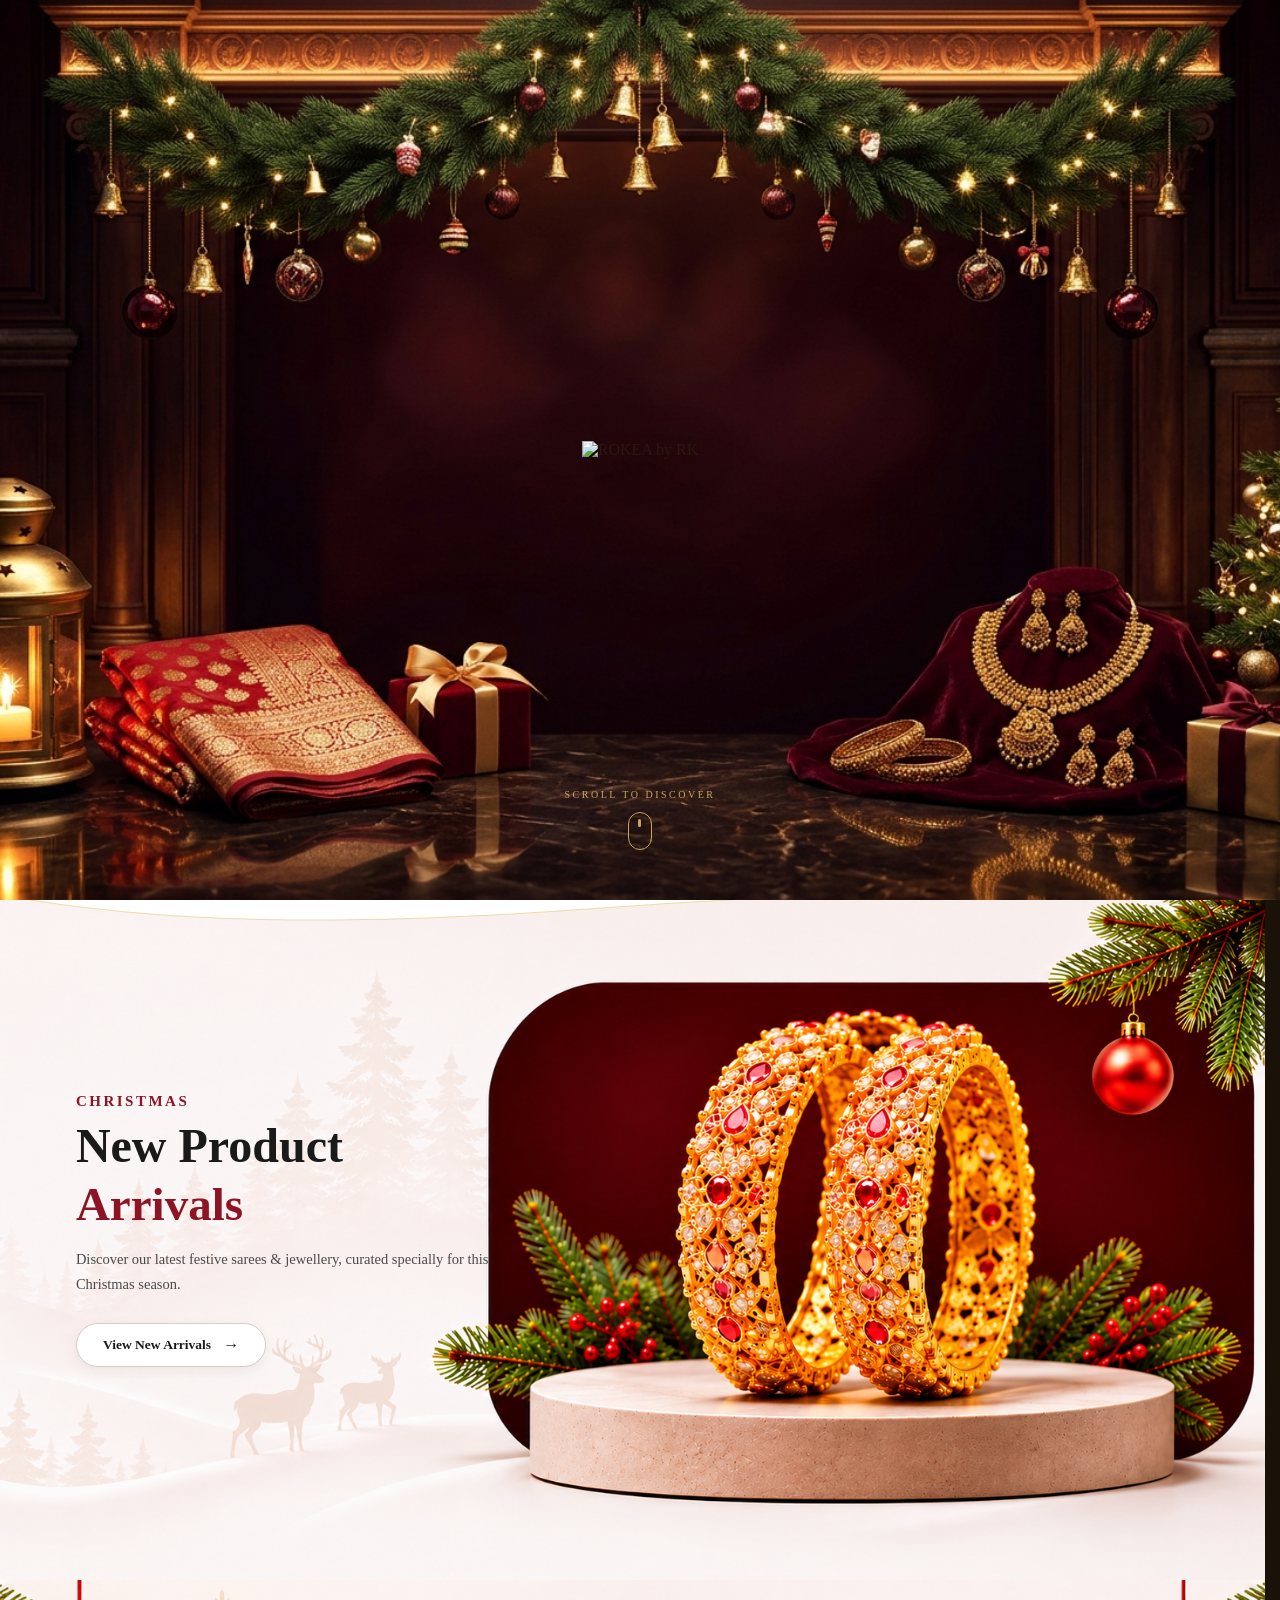
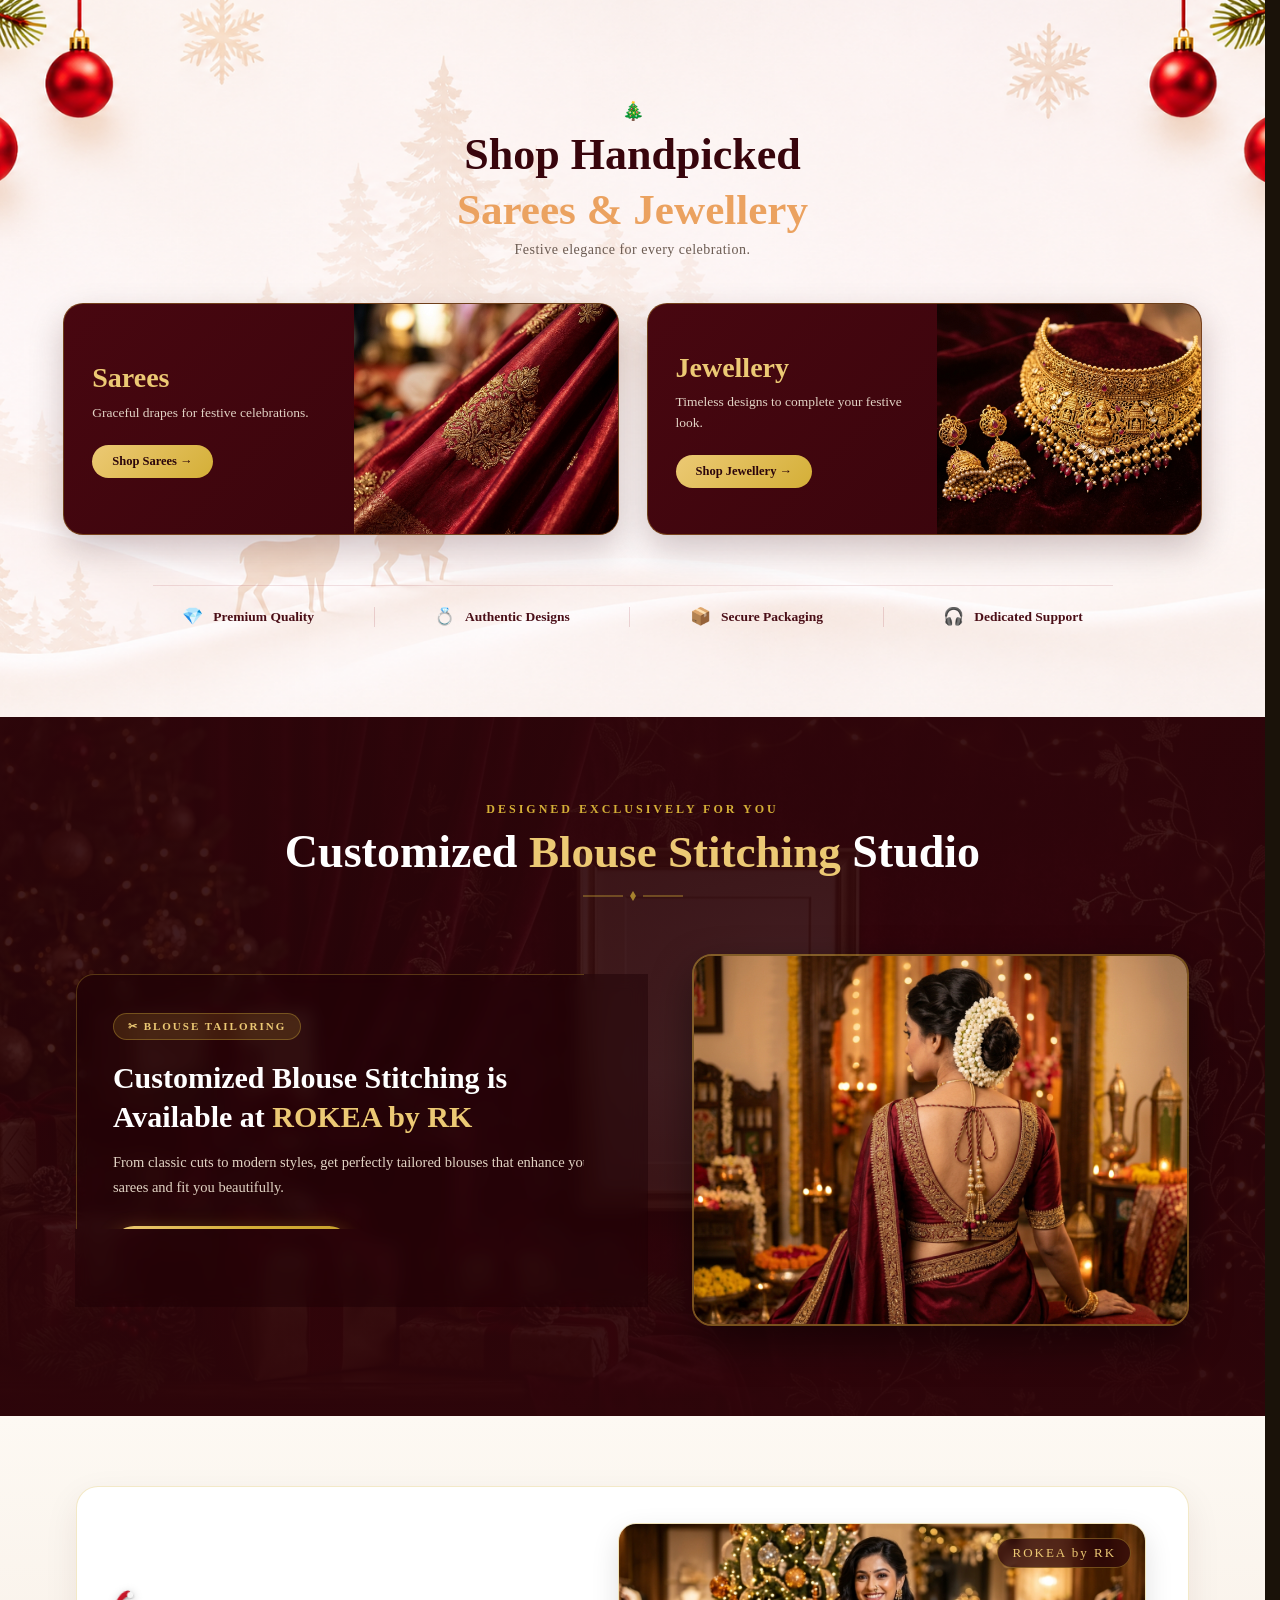
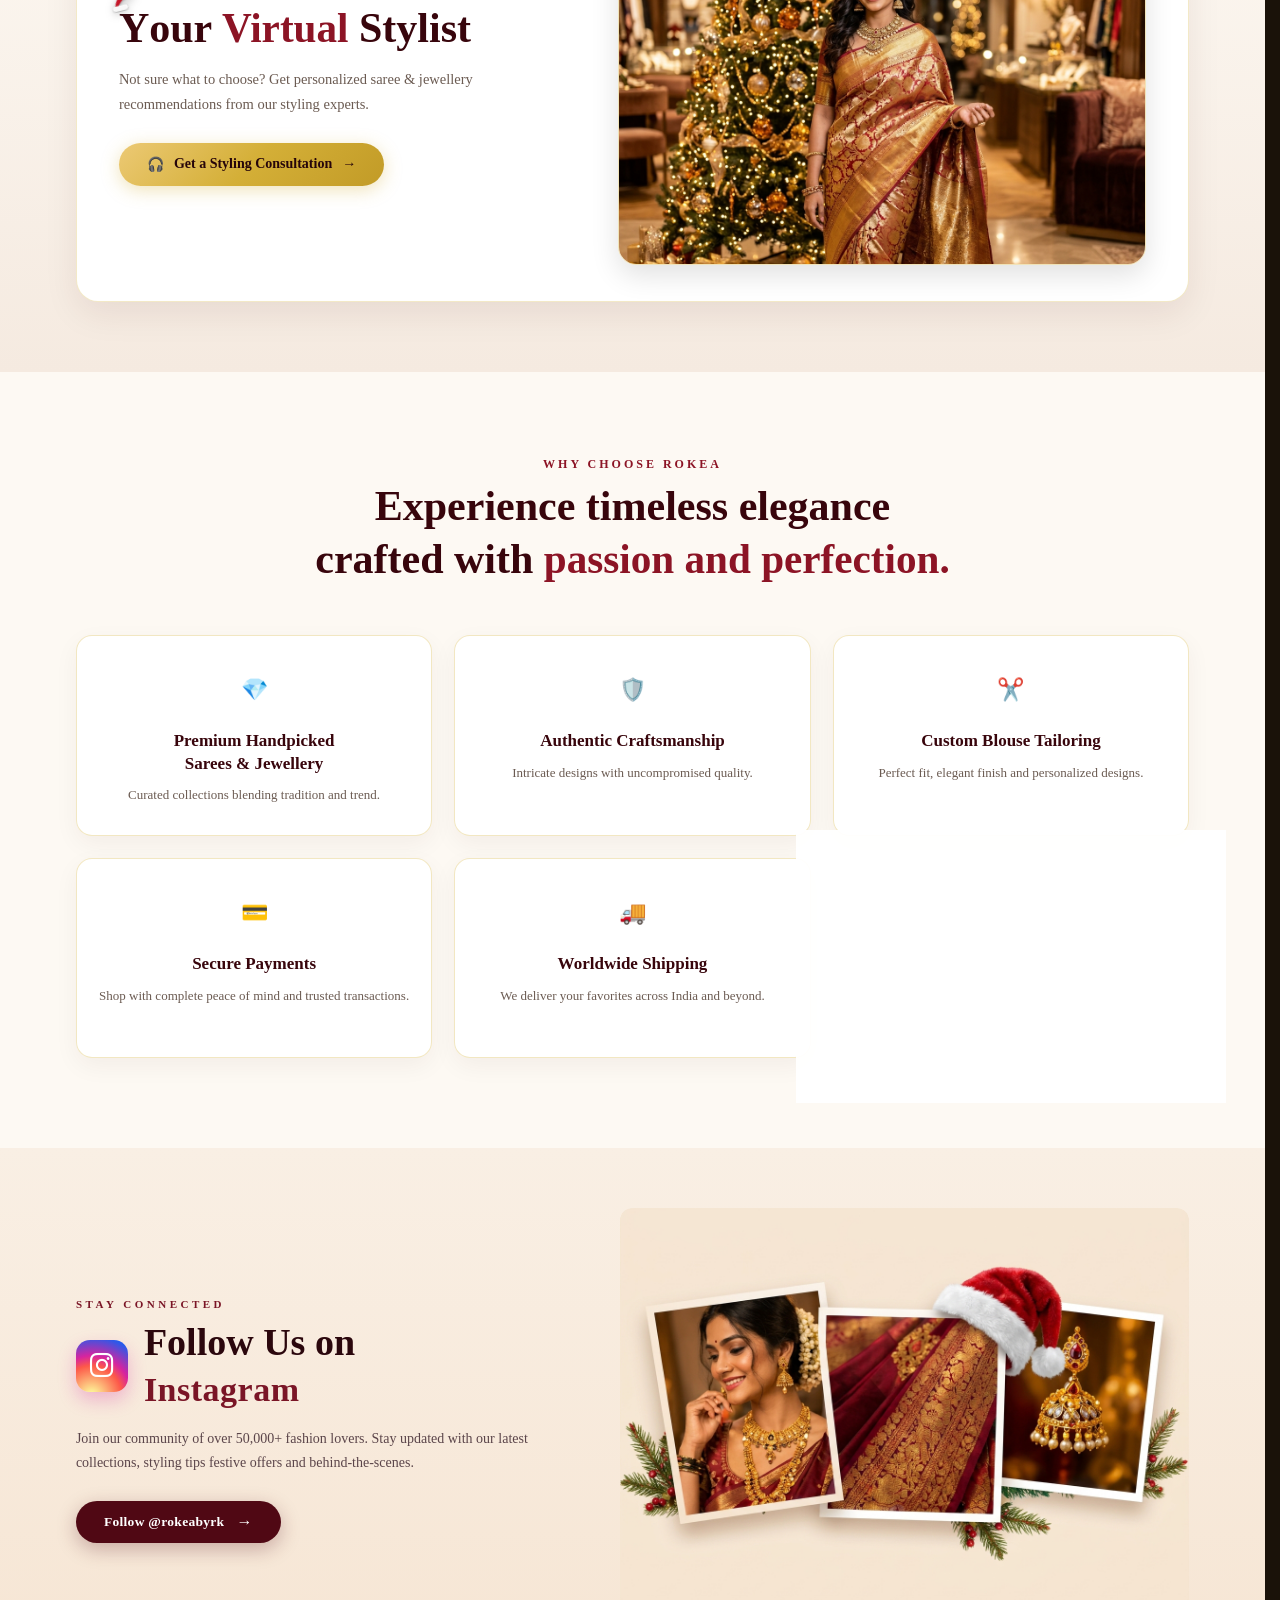
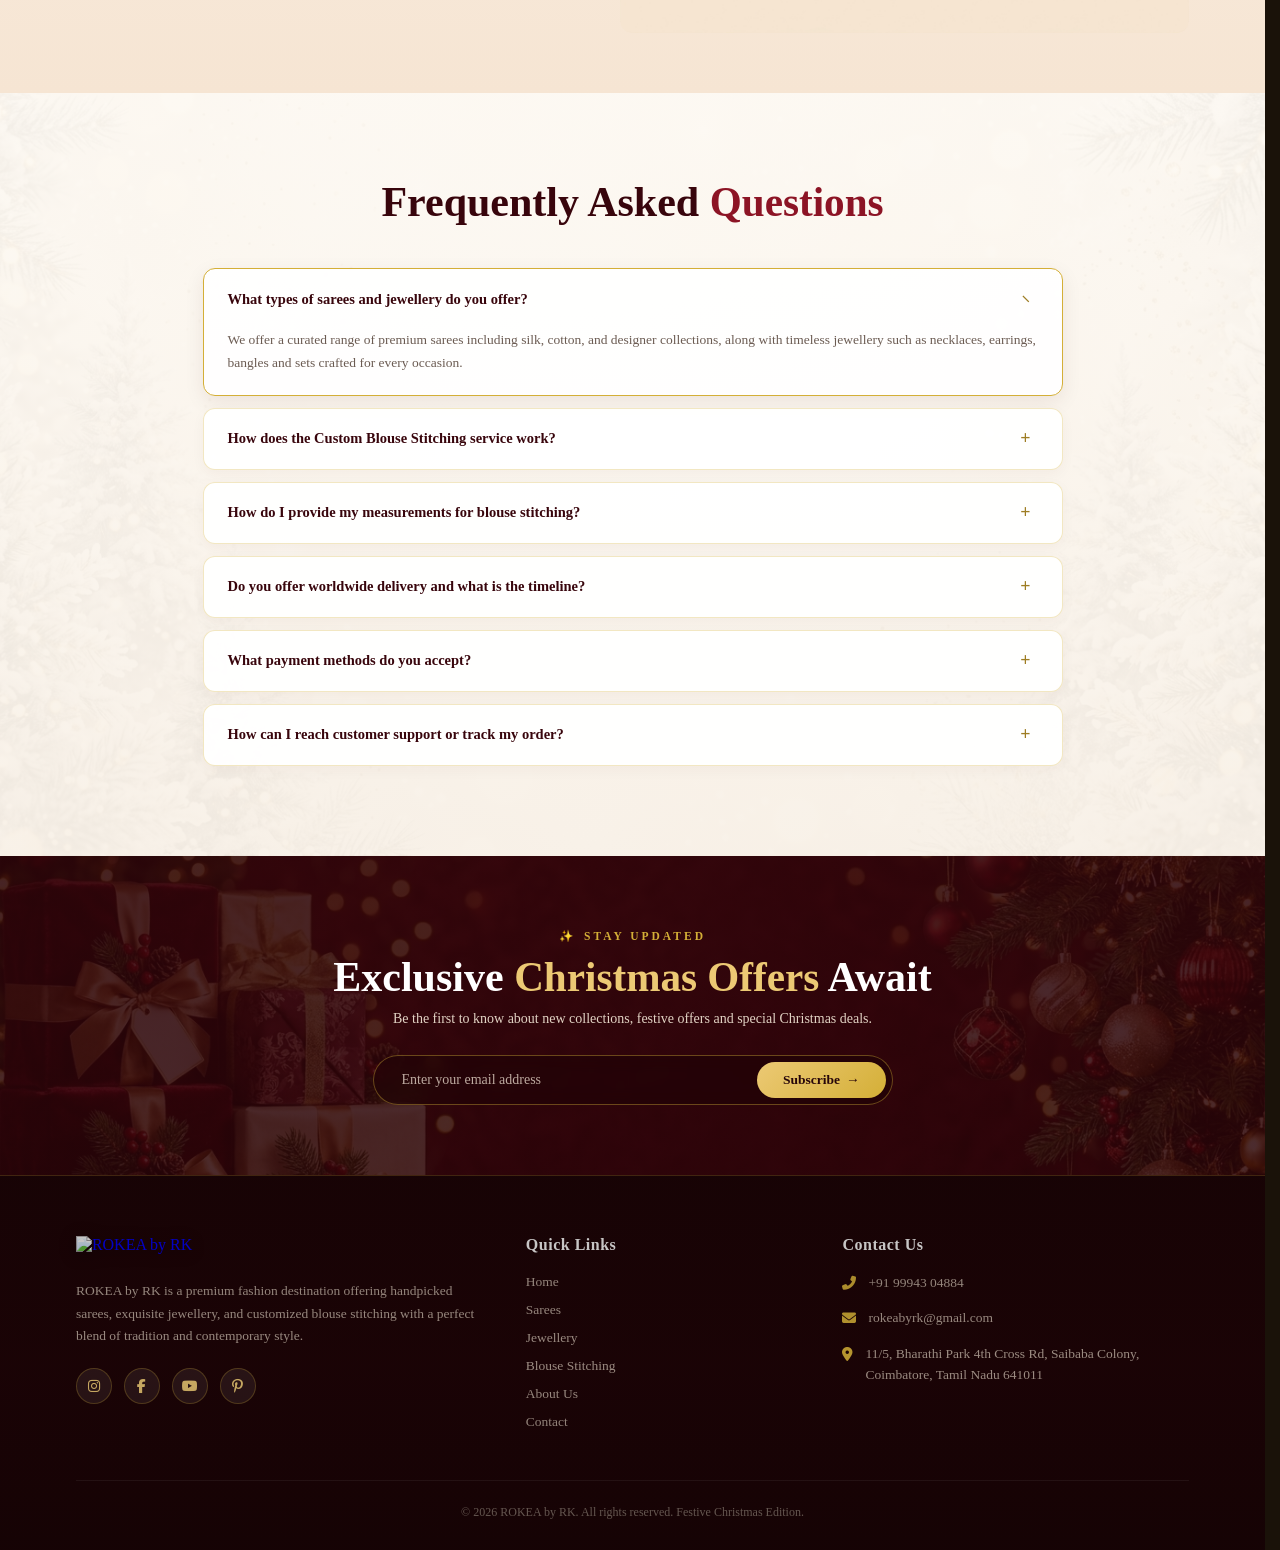
==== index.html @ 7edfac5b "Add Christmas theme styling, templates, and assets" ====
<!DOCTYPE html>
<html lang="en">

<head>
  <!-- Google Tag Manager -->
  <script>(function (w, d, s, l, i) {
      w[l] = w[l] || []; w[l].push({
        'gtm.start':
          new Date().getTime(), event: 'gtm.js'
      }); var f = d.getElementsByTagName(s)[0],
        j = d.createElement(s), dl = l != 'dataLayer' ? '&l=' + l : ''; j.async = true; j.src =
          'https://www.googletagmanager.com/gtm.js?id=' + i + dl; f.parentNode.insertBefore(j, f);
    })(window, document, 'script', 'dataLayer', 'GTM-PKSNJ635');</script>
  <!-- End Google Tag Manager -->
  <meta charset="UTF-8">
  <meta name="viewport" content="width=device-width, initial-scale=1.0">
  <meta name="google-site-verification" content="usy-My-X_bldX02kUHBp_AQfFlK8Hv7v1RNdudJnxVE">
  <title>ROKEA by RK | Handpicked Sarees & Jewellery Online</title>
  <meta name="description"
    content="Discover handpicked sarees, sarees and jewellery online at ROKEA by RK. Shop premium silk, Dubion and heritage sarees curated for timeless elegance.">
  <link rel="canonical" href="https://rokeabyrk.com/">
  <!-- OPEN GRAPH & TWITTER CARDS -->
  <meta property="og:title" content="ROKEA by RK | Handpicked Sarees &amp; Jewellery Online">
  <meta property="og:description"
    content="Discover handpicked sarees, sarees and jewellery online at ROKEA by RK. Shop premium silk, Dubion and heritage sarees curated for timeless elegance.">
  <meta property="og:image" content="https://rokeabyrk.com/assets/og-image.jpg">
  <meta property="og:url" content="https://rokeabyrk.com/">
  <meta property="og:type" content="website">
  <meta name="twitter:card" content="summary_large_image">
  <meta name="twitter:title" content="ROKEA by RK | Handpicked Sarees &amp; Jewellery Online">
  <meta name="twitter:description"
    content="Discover handpicked sarees, sarees and jewellery online at ROKEA by RK. Shop premium silk, Dubion and heritage sarees curated for timeless elegance.">
  <meta name="twitter:image" content="https://rokeabyrk.com/assets/og-image.jpg">

  <!-- JSON-LD STRUCTURED DATA -->
  <script type="application/ld+json">
  {
    "@context": "https://schema.org",
    "@type": "Organization",
    "name": "ROKEA by RK",
    "url": "https://rokeabyrk.com",
    "logo": "https://static.wixstatic.com/media/9881b8_16e714ef67304ad7812d38944b0b0b16~mv2.png/v1/crop/x_0,y_92,w_5000,h_1065/fill/w_155,h_33,fp_0.50_0.50,q_85,usm_0.66_1.00_0.01,enc_avif,quality_auto/ROKEA%20horizontal%20logo%20(1).png",
    "contactPoint": {
      "@type": "ContactPoint",
      "telephone": "+917010394051",
      "contactType": "customer service"
    },
    "sameAs": [
      "https://instagram.com/rokeabyrk"
    ]
  }
  </script>
  <script type="application/ld+json">
  {
    "@context": "https://schema.org/",
    "@type": "WebSite",
    "name": "ROKEA by RK",
    "url": "https://rokeabyrk.com",
    "potentialAction": {
      "@type": "SearchAction",
      "target": "https://rokeabyrk.com/collections?search={search_term_string}",
      "query-input": "required name=search_term_string"
    }
  }
  </script>

  <link rel="preconnect" href="https://fonts.googleapis.com">
  <link rel="preconnect" href="https://fonts.gstatic.com" crossorigin="">
  <link rel="preconnect" href="https://static.wixstatic.com" crossorigin="">
  <link rel="preconnect" href="https://res.cloudinary.com" crossorigin="">

  <link rel="preload" as="image"
    href="https://static.wixstatic.com/media/9881b8_16e714ef67304ad7812d38944b0b0b16~mv2.png/v1/crop/x_0,y_92,w_5000,h_1065/fill/w_1500,h_320,al_c,q_100,enc_avif,quality_auto/ROKEA%20horizontal%20logo%20(1).png"
    fetchpriority="high">
  <link rel="preload" as="image" href="assets/christmas/cloude/herosection.png" fetchpriority="high">
  <link rel="preload" as="image" href="assets/secondsectiontwo.png">
  <link rel="preload" as="image" href="assets/3rdsection.png">

  <link
    href="https://fonts.googleapis.com/css2?family=Tinos:ital,wght@0,400;0,700;1,400;1,700&amp;family=Cinzel:wght@400;600;700;800;900&amp;family=Playfair+Display:ital,wght@0,400;0,500;0,600;0,700;1,400;1,500;1,600&amp;family=Poppins:wght@300;400;500;600;700&amp;family=Great+Vibes&amp;display=swap"
    rel="stylesheet">
  <link rel="stylesheet" href="https://cdnjs.cloudflare.com/ajax/libs/font-awesome/6.4.0/css/all.min.css">
  <link rel="stylesheet" href="./style.css">
  <link rel="stylesheet" href="./mobile.css">
  <link rel="stylesheet" href="./custom-blouse.css">
  <link rel="stylesheet" href="./christmas.css">
  <!-- Razorpay SDK -->
  <script src="https://checkout.razorpay.com/v1/checkout.js" defer=""></script>
  <!-- Firebase SDK -->
  <script src="https://www.gstatic.com/firebasejs/10.13.2/firebase-app-compat.js" defer=""></script>
  <script src="https://www.gstatic.com/firebasejs/10.13.2/firebase-auth-compat.js" defer=""></script>
  <script src="https://www.gstatic.com/firebasejs/10.13.2/firebase-firestore-compat.js" defer=""></script>
  <script src="https://www.gstatic.com/firebasejs/10.13.2/firebase-analytics-compat.js" defer=""></script>
  <!-- SortableJS -->
  <script src="https://cdn.jsdelivr.net/npm/sortablejs@1.15.0/Sortable.min.js" defer=""></script>
  <meta name="robots" content="index, follow, max-image-preview:large, max-snippet:-1, max-video-preview:-1">

  <!-- STANDARD FAVICONS -->








  <!-- APPLE DEVICES -->


  <!-- WEB APP MANIFEST (Android & Chrome) -->


  <link rel="icon" type="image/png" href="https://rokeabyrk.com/favicon-96x96.png" sizes="96x96">
  <link rel="icon" type="image/svg+xml" href="https://rokeabyrk.com/favicon.svg">
  <link rel="shortcut icon" href="https://rokeabyrk.com/favicon.ico">
  <link rel="apple-touch-icon" sizes="180x180" href="https://rokeabyrk.com/apple-touch-icon.png">
  <meta name="apple-mobile-web-app-title" content="ROKEA">
  <link rel="manifest" href="https://rokeabyrk.com/site.webmanifest">
</head>

<body class="xmas-theme">
  <!-- Google Tag Manager (noscript) -->
  <noscript><iframe src="https://www.googletagmanager.com/ns.html?id=GTM-PKSNJ635" height="0" width="0"
      style="display:none;visibility:hidden"></iframe></noscript>
  <!-- End Google Tag Manager (noscript) -->
  <!-- SPLASH SCREEN -->
  <div id="splashScreen" class="splash-screen">
    <script>
      if (sessionStorage.getItem('splashPlayed') === 'true') {
        document.getElementById('splashScreen').style.display = 'none';
      }
    </script>
    <div class="splash-content">
      <img id="splashLogo"
        src="https://static.wixstatic.com/media/9881b8_16e714ef67304ad7812d38944b0b0b16~mv2.png/v1/crop/x_0,y_92,w_5000,h_1065/fill/w_1500,h_320,al_c,q_100,enc_avif,quality_auto/ROKEA%20horizontal%20logo%20(1).png"
        alt="ROKEA by RK" class="splash-logo-img" loading="eager" fetchpriority="high" decoding="async" width="800"
        height="800">
    </div>
    <div class="splash-scroll-indicator">
      <span class="splash-scroll-text">Scroll to Discover</span>
      <div class="splash-scroll-mouse">
        <div class="splash-scroll-wheel"></div>
      </div>
    </div>
  </div>
  <!-- NAV -->
    <!-- NAV -->
  <nav>
    <a href="#" class="nav-logo" aria-label="ROKEA by RK Homepage">
      <img id="navLogoImg"
        src="https://static.wixstatic.com/media/9881b8_16e714ef67304ad7812d38944b0b0b16~mv2.png/v1/crop/x_0,y_92,w_5000,h_1065/fill/w_155,h_33,fp_0.50_0.50,q_85,usm_0.66_1.00_0.01,enc_avif,quality_auto/ROKEA%20horizontal%20logo%20(1).png"
        alt="ROKEA by RK" class="logo-img" loading="eager" fetchpriority="high" decoding="async" width="155" height="33">
    </a>
    <div class="menu-toggle" aria-label="Toggle mobile menu" role="button" tabindex="0" onclick="toggleMobileMenu()">
      <span></span>
      <span></span>
      <span></span>
    </div>
    <ul class="nav-links">
      <li><a href="index.html">HOME</a></li>
      <li class="xmas-nav-dropdown">
        <a href="collections.html" onclick="selectCategory('sarees'); return false;">SAREES &#9662;</a>
        <div class="dropdown-content">
          <a href="collections.html" onclick="selectCategory('sarees')">Soft Silk Sarees</a>
          <a href="collections.html" onclick="selectCategory('sarees')">Dubion Silk Sarees</a>
          <a href="collections.html" onclick="selectCategory('sarees')">Banarasi &amp; Kanjeevaram</a>
          <a href="collections.html" onclick="selectCategory('sarees')">Festive Christmas Specials</a>
        </div>
      </li>
      <li class="xmas-nav-dropdown">
        <a href="collections.html" onclick="selectCategory('imitation'); return false;">JEWELLERY &#9662;</a>
        <div class="dropdown-content">
          <a href="collections.html" onclick="selectCategory('imitation')">Temple Jewellery Sets</a>
          <a href="collections.html" onclick="selectCategory('imitation')">Bridal Chokers</a>
          <a href="collections.html" onclick="selectCategory('imitation')">Antique Gold Jhumkas</a>
          <a href="collections.html" onclick="selectCategory('imitation')">Bangles &amp; Accessories</a>
        </div>
      </li>
      <li><a href="#custom-blouse">BLOUSE STITCHING</a></li>
      <li><a href="custom-blouse-order.html">CUSTOMIZATION</a></li>
      <li><a href="about.html">ABOUT US</a></li>
      <li><a href="#contact">CONTACT</a></li>
    </ul>
    <div class="nav-actions" style="display: flex; gap: 18px; align-items: center;">
      <!-- Search Icon -->
      <a href="collections.html" class="xmas-nav-icon-btn" aria-label="Search Products" title="Search">
        <svg viewBox="0 0 24 24" fill="none" stroke="currentColor" stroke-width="2" stroke-linecap="round" stroke-linejoin="round" style="width: 20px; height: 20px;">
          <circle cx="11" cy="11" r="8"></circle>
          <line x1="21" y1="21" x2="16.65" y2="16.65"></line>
        </svg>
      </a>
      <!-- Profile Icon -->
      <div class="xmas-nav-icon-btn" aria-label="Account" role="button" tabindex="0" onclick="openAuth()" title="Account / Login">
        <svg viewBox="0 0 24 24" fill="none" stroke="currentColor" stroke-width="2" stroke-linecap="round" stroke-linejoin="round" style="width: 20px; height: 20px;">
          <path d="M20 21v-2a4 4 0 0 0-4-4H8a4 4 0 0 0-4 4v2"></path>
          <circle cx="12" cy="7" r="4"></circle>
        </svg>
      </div>
      <!-- Wishlist Icon -->
      <div class="wishlist-trigger xmas-nav-icon-btn" aria-label="View wishlist" role="button" tabindex="0" onclick="toggleWishlist()" style="position: relative; cursor: pointer;" title="Wishlist">
        <svg viewBox="0 0 24 24" fill="none" stroke="currentColor" stroke-width="2" stroke-linecap="round" stroke-linejoin="round" style="width: 21px; height: 21px;">
          <path d="M12 21.35l-1.45-1.32C5.4 15.36 2 12.28 2 8.5 2 5.42 4.42 3 7.5 3c1.74 0 3.41.81 4.5 2.09C13.09 3.81 14.76 3 16.5 3 19.58 3 22 5.42 22 8.5c0 3.78-3.4 6.86-8.55 11.54L12 21.35z"></path>
        </svg>
        <span id="wish-count" class="cart-count" style="position: absolute; top: -7px; right: -9px; background: #c41525; color: #fff; font-size: 10px; padding: 2px 6px; border-radius: 50%;">0</span>
      </div>
      <!-- Cart Icon -->
      <div class="cart-trigger xmas-nav-icon-btn" aria-label="View cart" role="button" tabindex="0" onclick="toggleCart()" style="position: relative; cursor: pointer;" title="Shopping Cart">
        <svg viewBox="0 0 24 24" fill="none" stroke="currentColor" stroke-width="2" stroke-linecap="round" stroke-linejoin="round" style="width: 21px; height: 21px;">
          <path d="M6 2 3 6v14a2 2 0 0 0 2 2h14a2 2 0 0 0 2-2V6l-3-4Z"></path>
          <path d="M3 6h18"></path>
          <path d="M16 10a4 4 0 0 1-8 0"></path>
        </svg>
        <span id="cart-count" class="cart-count" style="position: absolute; top: -7px; right: -9px; background: var(--xmas-gold); color: #1a0305; font-size: 10px; padding: 2px 6px; border-radius: 50%; font-weight: 700;">0</span>
      </div>
    </div>
  </nav>

  <!-- 1. HERO SECTION -->
  <section class="xmas-hero-section" id="home">
    <div class="xmas-hero-container">
      <div class="xmas-hero-content">
        <div class="xmas-hero-badge">
          <div class="xmas-tree-icon-wrap" aria-hidden="true">
            <svg class="xmas-tree-svg" width="28" height="32" viewBox="0 0 24 28" fill="none">
              <!-- Star on top -->
              <polygon points="12,1.5 13.5,4.8 17,5.2 14.5,7.7 15.2,11.2 12,9.4 8.8,11.2 9.5,7.7 7,5.2 10.5,4.8" fill="#FCE28A"/>
              <!-- Tree tiers -->
              <path d="M12 5 L7.5 11 H10.2 L6.2 17 H9.5 L4.5 24 H19.5 L14.5 17 H17.8 L13.8 11 H16.5 Z" fill="url(#xmasGoldTreeGrad)"/>
              <!-- Trunk -->
              <rect x="10.5" y="24" width="3" height="3.5" rx="0.5" fill="#C29B27"/>
              <defs>
                <linearGradient id="xmasGoldTreeGrad" x1="4.5" y1="5" x2="19.5" y2="24" gradientUnits="userSpaceOnUse">
                  <stop stop-color="#FCE28A"/>
                  <stop offset="0.55" stop-color="#E2B746"/>
                  <stop offset="1" stop-color="#B88A22"/>
                </linearGradient>
              </defs>
            </svg>
          </div>
          <span class="xmas-badge-text">Christmas Special</span>
        </div>
        <h1 class="xmas-hero-title">
          <span class="xmas-title-line1">Handpicked</span>
          <span class="xmas-title-line2"><em>Sarees &amp; Jewellery</em></span>
        </h1>
        <div class="xmas-hero-divider" aria-hidden="true">
          <span class="xmas-divider-line"></span>
          <svg class="xmas-divider-flourish" width="60" height="14" viewBox="0 0 60 14" fill="none">
            <path d="M30 1 C28 5, 23 7, 16 7 C9 7, 4 5, 0 7 C4 9, 9 7, 16 7 C23 7, 28 9, 30 13 C32 9, 37 7, 44 7 C51 7, 56 9, 60 7 C56 5, 51 7, 44 7 C37 7, 32 5, 30 1 Z" fill="#EBD186"/>
            <circle cx="30" cy="7" r="2.2" fill="#FCE28A"/>
          </svg>
          <span class="xmas-divider-line"></span>
        </div>
        <p class="xmas-hero-subtitle">
          Celebrate the season of joy with our exclusive Christmas collection &mdash; elegant sarees, timeless jewellery and handcrafted designs.
        </p>
        <div class="xmas-hero-btns">
          <a href="#products" class="xmas-btn-gold" onclick="selectCategory('sarees')">
            <span>Shop Christmas Collection</span>
            <span>&rarr;</span>
          </a>
          <a href="collections.html" class="xmas-btn-outline">
            <span>Explore All</span>
            <span>&rarr;</span>
          </a>
        </div>
      </div>
    </div>
  </section>

  <!-- 2. CHRISTMAS FEATURE RIBBON -->
  <div class="xmas-ribbon-bar">
    <div class="xmas-ribbon-container">
      <div class="xmas-ribbon-item">
        <div class="xmas-ribbon-icon-svg" aria-hidden="true">
          <svg viewBox="0 0 24 24" fill="none" stroke="#8C1425" stroke-width="1.8" stroke-linecap="round" stroke-linejoin="round">
            <path d="M6 3h12l4 6-10 12L2 9l4-6z"></path>
            <path d="M2 9h20"></path>
            <path d="M10 3l-2 6 4 12 4-12-2-6"></path>
          </svg>
        </div>
        <div class="xmas-ribbon-text">
          <strong>Premium Quality</strong>
        </div>
      </div>
      <div class="xmas-ribbon-divider"></div>
      <div class="xmas-ribbon-item">
        <div class="xmas-ribbon-icon-svg" aria-hidden="true">
          <svg viewBox="0 0 24 24" fill="none" stroke="#8C1425" stroke-width="1.8" stroke-linecap="round" stroke-linejoin="round">
            <rect x="1" y="5" width="14" height="11" rx="1"></rect>
            <path d="M15 8h4l3 3v5h-7V8z"></path>
            <circle cx="6" cy="18" r="2"></circle>
            <circle cx="18" cy="18" r="2"></circle>
          </svg>
        </div>
        <div class="xmas-ribbon-text">
          <strong>Free Shipping</strong>
          <span>Above &#8377;2,999</span>
        </div>
      </div>
      <div class="xmas-ribbon-divider"></div>
      <div class="xmas-ribbon-item">
        <div class="xmas-ribbon-icon-svg" aria-hidden="true">
          <svg viewBox="0 0 24 24" fill="none" stroke="#8C1425" stroke-width="1.8" stroke-linecap="round" stroke-linejoin="round">
            <path d="M12 22s8-4 8-10V5l-8-3-8 3v7c0 6 8 10 8 10z"></path>
            <polyline points="9 12 11 14 15 10"></polyline>
          </svg>
        </div>
        <div class="xmas-ribbon-text">
          <strong>Secure Payments</strong>
        </div>
      </div>
      <div class="xmas-ribbon-divider"></div>
      <div class="xmas-ribbon-item">
        <div class="xmas-ribbon-icon-svg" aria-hidden="true">
          <svg viewBox="0 0 24 24" fill="none" stroke="#8C1425" stroke-width="1.8" stroke-linecap="round" stroke-linejoin="round">
            <rect x="3" y="8" width="18" height="4" rx="1"></rect>
            <path d="M12 8v13"></path>
            <path d="M19 12v7a2 2 0 0 1-2 2H7a2 2 0 0 1-2-2v-7"></path>
            <path d="M7.5 8a2.5 2.5 0 0 1 0-5A4.8 4.8 0 0 1 12 8a4.8 4.8 0 0 1 4.5-5 2.5 2.5 0 0 1 0 5"></path>
          </svg>
        </div>
        <div class="xmas-ribbon-text">
          <strong>Festive Gifting</strong>
          <span>Options</span>
        </div>
      </div>
    </div>
    <!-- Curved Border Divider between 2nd and 3rd Section -->
    <div class="xmas-ribbon-curve-divider" aria-hidden="true">
      <svg viewBox="0 0 1440 70" preserveAspectRatio="none">
        <path d="M 0,0 L 0,24 C 180,68 400,70 660,46 C 920,22 1180,8 1440,8 L 1440,0 Z" fill="#FFFFFF"></path>
        <path d="M 0,24 C 180,68 400,70 660,46 C 920,22 1180,8 1440,8" fill="none" stroke="rgba(212, 175, 55, 0.4)" stroke-width="1.5"></path>
      </svg>
    </div>
  </div>

  <!-- 3. CHRISTMAS NEW ARRIVALS -->
  <section class="xmas-new-arrivals-section" id="new-arrivals">
    <div class="xmas-na-container">
      <div class="xmas-na-content">
        <span class="xmas-na-script-eyebrow">Christmas</span>
        <h2 class="xmas-na-title">New Product <em>Arrivals</em></h2>
        <p class="xmas-na-desc">
          Discover our latest festive sarees &amp; jewellery, curated specially for this Christmas season.
        </p>
        <a href="#products" class="xmas-na-btn">
          <span>View New Arrivals</span>
          <span class="btn-arrow">&rarr;</span>
        </a>
      </div>
    </div>
  </section>

  <!-- 4. SHOP HANDPICKED SAREES & JEWELLERY -->
  <section class="xmas-handpicked-section" id="products">
    <div class="xmas-hp-header">
      <div class="xmas-hp-tree">🎄</div>
      <h2 class="xmas-hp-title">
        Shop Handpicked
        <em>Sarees &amp; Jewellery</em>
      </h2>
      <p class="xmas-hp-subtitle">Festive elegance for every celebration.</p>
    </div>

    <!-- 2 Luxury Cards -->
    <div class="xmas-duo-cards">
      <!-- Sarees Card -->
      <div class="xmas-duo-card" onclick="selectCategory('sarees')">
        <div class="xmas-duo-card-content">
          <h3 class="xmas-duo-card-title">Sarees</h3>
          <p class="xmas-duo-card-desc">Graceful drapes for festive celebrations.</p>
          <span class="xmas-duo-card-btn">Shop Sarees &rarr;</span>
        </div>
        <div class="xmas-duo-card-media">
          <img src="assets/christmas/card_saree.jpg" alt="Christmas Handpicked Silk Sarees" loading="lazy">
        </div>
      </div>

      <!-- Jewellery Card -->
      <div class="xmas-duo-card" onclick="selectCategory('imitation')">
        <div class="xmas-duo-card-content">
          <h3 class="xmas-duo-card-title">Jewellery</h3>
          <p class="xmas-duo-card-desc">Timeless designs to complete your festive look.</p>
          <span class="xmas-duo-card-btn">Shop Jewellery &rarr;</span>
        </div>
        <div class="xmas-duo-card-media">
          <img src="assets/christmas/card_jewellery.jpg" alt="Christmas Handpicked Jewellery" loading="lazy">
        </div>
      </div>
    </div>

    <!-- Sub-feature Strip -->
    <div class="xmas-subfeatures-bar">
      <div class="xmas-subfeat-item">
        <span class="xmas-subfeat-icon">💎</span>
        <span>Premium Quality</span>
      </div>
      <div class="xmas-subfeat-divider"></div>
      <div class="xmas-subfeat-item">
        <span class="xmas-subfeat-icon">💍</span>
        <span>Authentic Designs</span>
      </div>
      <div class="xmas-subfeat-divider"></div>
      <div class="xmas-subfeat-item">
        <span class="xmas-subfeat-icon">📦</span>
        <span>Secure Packaging</span>
      </div>
      <div class="xmas-subfeat-divider"></div>
      <div class="xmas-subfeat-item">
        <span class="xmas-subfeat-icon">🎧</span>
        <span>Dedicated Support</span>
      </div>
    </div>
  </section>

  <!-- 5. CUSTOMIZED BLOUSE STITCHING STUDIO -->
  <section class="xmas-blouse-section" id="custom-blouse">
    <div class="xmas-blouse-container">
      <div class="xmas-blouse-header">
        <span class="xmas-blouse-eyebrow">DESIGNED EXCLUSIVELY FOR YOU</span>
        <h2 class="xmas-blouse-title">Customized <em>Blouse Stitching</em> Studio</h2>
        <div class="xmas-blouse-decor">
          <svg viewBox="0 0 100 20" width="100" height="20">
            <line x1="0" y1="10" x2="40" y2="10" stroke="#D4AF37" stroke-width="1"></line>
            <path d="M50 5 L53 10 L50 15 L47 10 Z" fill="#D4AF37"></path>
            <line x1="60" y1="10" x2="100" y2="10" stroke="#D4AF37" stroke-width="1"></line>
          </svg>
        </div>
      </div>

      <div class="xmas-blouse-grid">
        <div class="xmas-blouse-info">
          <div class="xmas-blouse-tag">✂ BLOUSE TAILORING</div>
          <h3 class="xmas-blouse-headline">
            Customized Blouse Stitching is Available at <span>ROKEA by RK</span>
          </h3>
          <p class="xmas-blouse-desc">
            From classic cuts to modern styles, get perfectly tailored blouses that enhance your sarees and fit you beautifully.
          </p>
          <a href="custom-blouse-order.html" class="xmas-btn-gold">
            <span>Book Your Custom Blouse</span>
            <span>&rarr;</span>
          </a>
        </div>

        <div class="xmas-blouse-visual">
          <div class="xmas-blouse-frame">
            <img src="assets/christmas/blouse_model.jpg" alt="Custom Blouse Stitching at ROKEA by RK" loading="lazy">
          </div>
        </div>
      </div>
    </div>
  </section>

  <!-- 6. VIRTUAL STYLIST -->
  <section class="xmas-stylist-section" id="ai-stylist-teaser">
    <div class="xmas-stylist-card">
      <div class="xmas-stylist-text">
        <h2 class="xmas-stylist-title">
          <span class="xmas-santa-hat-wrapper">
            <img src="assets/christmas/santa_hat.svg" alt="Santa Hat" class="xmas-santa-hat-icon">
            Y
          </span>our <em>Virtual</em> Stylist
        </h2>
        <p class="xmas-stylist-desc">
          Not sure what to choose? Get personalized saree &amp; jewellery recommendations from our styling experts.
        </p>
        <a href="ai-stylist.html" class="xmas-btn-gold">
          <span>🎧</span>
          <span>Get a Styling Consultation</span>
          <span>&rarr;</span>
        </a>
      </div>

      <div class="xmas-stylist-frame">
        <img src="assets/christmas/virtual_stylist.jpg" alt="ROKEA by RK Virtual Stylist Christmas" loading="lazy">
        <div class="xmas-stylist-badge">ROKEA by RK</div>
      </div>
    </div>
  </section>

  <!-- 7. WHY CHOOSE ROKEA (6 GRID TILES) -->
  <section class="xmas-why-section" id="why-choose-us">
    <div class="xmas-why-header">
      <span class="xmas-why-eyebrow">WHY CHOOSE ROKEA</span>
      <h2 class="xmas-why-title">
        Experience timeless elegance<br>crafted with <em>passion and perfection.</em>
      </h2>
    </div>

    <div class="xmas-why-grid">
      <!-- 1 -->
      <div class="xmas-why-card">
        <div class="xmas-why-icon">💎</div>
        <h3 class="xmas-why-card-title">Premium Handpicked<br>Sarees &amp; Jewellery</h3>
        <p class="xmas-why-card-desc">Curated collections blending tradition and trend.</p>
      </div>

      <!-- 2 -->
      <div class="xmas-why-card">
        <div class="xmas-why-icon">🛡️</div>
        <h3 class="xmas-why-card-title">Authentic Craftsmanship</h3>
        <p class="xmas-why-card-desc">Intricate designs with uncompromised quality.</p>
      </div>

      <!-- 3 -->
      <div class="xmas-why-card">
        <div class="xmas-why-icon">✂️</div>
        <h3 class="xmas-why-card-title">Custom Blouse Tailoring</h3>
        <p class="xmas-why-card-desc">Perfect fit, elegant finish and personalized designs.</p>
      </div>

      <!-- 4 -->
      <div class="xmas-why-card">
        <div class="xmas-why-icon">💳</div>
        <h3 class="xmas-why-card-title">Secure Payments</h3>
        <p class="xmas-why-card-desc">Shop with complete peace of mind and trusted transactions.</p>
      </div>

      <!-- 5 -->
      <div class="xmas-why-card">
        <div class="xmas-why-icon">🚚</div>
        <h3 class="xmas-why-card-title">Worldwide Shipping</h3>
        <p class="xmas-why-card-desc">We deliver your favorites across India and beyond.</p>
      </div>

      <!-- 6 -->
      <div class="xmas-why-card">
        <div class="xmas-why-icon">🎧</div>
        <h3 class="xmas-why-card-title">Dedicated Customer Support</h3>
        <p class="xmas-why-card-desc">Our team is always here to assist you, every step of the way.</p>
      </div>
    </div>
  </section>

  <!-- 8. FOLLOW US ON INSTAGRAM -->
  <section class="xmas-insta-section" id="instagram-hub">
    <div class="xmas-insta-container">
      <div class="xmas-insta-content">
        <span class="xmas-insta-eyebrow">STAY CONNECTED</span>
        <div class="xmas-insta-header-group">
          <div class="xmas-insta-app-badge" aria-hidden="true">
            <i class="fab fa-instagram"></i>
          </div>
          <div class="xmas-insta-heading-text">
            <h2 class="xmas-insta-title">Follow Us on</h2>
            <div class="xmas-insta-script">Instagram</div>
          </div>
        </div>
        <p class="xmas-insta-desc">
          Join our community of over 50,000+ fashion lovers. Stay updated with our latest collections, styling tips festive offers and behind-the-scenes.
        </p>
        <a href="https://www.instagram.com/rokeabyrk/" target="_blank" rel="noopener noreferrer" class="xmas-insta-pill-btn">
          <span>Follow @rokeabyrk</span>
          <span class="btn-arrow">&rarr;</span>
        </a>
      </div>

      <div class="xmas-insta-visual">
        <div class="xmas-insta-collage">
          <img src="assets/christmas/instagram_polaroids.jpg" alt="Follow ROKEA by RK on Instagram" loading="lazy">
        </div>
      </div>
    </div>
  </section>

  <!-- 9. FREQUENTLY ASKED QUESTIONS -->
  <section class="xmas-faq-section" id="faq">
    <div class="xmas-faq-container">
      <div class="xmas-faq-header">
        <h2 class="xmas-faq-title">Frequently Asked <em>Questions</em></h2>
      </div>

      <div class="xmas-faq-list">
        <!-- FAQ 1 (Active) -->
        <div class="xmas-faq-item active">
          <div class="xmas-faq-question" onclick="toggleXmasFaq(this)">
            <h3>What types of sarees and jewellery do you offer?</h3>
            <span class="xmas-faq-toggle">&#8722;</span>
          </div>
          <div class="xmas-faq-answer">
            <p>We offer a curated range of premium sarees including silk, cotton, and designer collections, along with timeless jewellery such as necklaces, earrings, bangles and sets crafted for every occasion.</p>
          </div>
        </div>

        <!-- FAQ 2 -->
        <div class="xmas-faq-item">
          <div class="xmas-faq-question" onclick="toggleXmasFaq(this)">
            <h3>How does the Custom Blouse Stitching service work?</h3>
            <span class="xmas-faq-toggle">+</span>
          </div>
          <div class="xmas-faq-answer">
            <p>Simply choose your preferred neckline and sleeve design, submit your measurements online or via WhatsApp, and our master tailors will handcraft your blouse to a flawless bespoke fit.</p>
          </div>
        </div>

        <!-- FAQ 3 -->
        <div class="xmas-faq-item">
          <div class="xmas-faq-question" onclick="toggleXmasFaq(this)">
            <h3>How do I provide my measurements for blouse stitching?</h3>
            <span class="xmas-faq-toggle">+</span>
          </div>
          <div class="xmas-faq-answer">
            <p>You can enter your measurements in our simple online form or connect with our sizing specialists directly over WhatsApp for step-by-step guidance.</p>
          </div>
        </div>

        <!-- FAQ 4 -->
        <div class="xmas-faq-item">
          <div class="xmas-faq-question" onclick="toggleXmasFaq(this)">
            <h3>Do you offer worldwide delivery and what is the timeline?</h3>
            <span class="xmas-faq-toggle">+</span>
          </div>
          <div class="xmas-faq-answer">
            <p>Yes, we ship globally! Domestic orders in India are delivered within 4–7 business days, while international shipments typically arrive in 7–12 business days.</p>
          </div>
        </div>

        <!-- FAQ 5 -->
        <div class="xmas-faq-item">
          <div class="xmas-faq-question" onclick="toggleXmasFaq(this)">
            <h3>What payment methods do you accept?</h3>
            <span class="xmas-faq-toggle">+</span>
          </div>
          <div class="xmas-faq-answer">
            <p>We accept all major Credit/Debit Cards, UPI, Net Banking, and secure international payment gateways via Razorpay with 100% bank-grade encryption.</p>
          </div>
        </div>

        <!-- FAQ 6 -->
        <div class="xmas-faq-item">
          <div class="xmas-faq-question" onclick="toggleXmasFaq(this)">
            <h3>How can I reach customer support or track my order?</h3>
            <span class="xmas-faq-toggle">+</span>
          </div>
          <div class="xmas-faq-answer">
            <p>You can track your order status directly via the tracking link sent to your email and WhatsApp, or message our dedicated support team anytime at +91 99943 04884.</p>
          </div>
        </div>
      </div>
    </div>
  </section>

  <!-- 10. EXCLUSIVE CHRISTMAS OFFERS (NEWSLETTER) -->
  <section class="xmas-newsletter-section">
    <div class="xmas-nl-container">
      <div class="xmas-nl-badge">
        <span>✨</span>
        <span>STAY UPDATED</span>
      </div>
      <h2 class="xmas-nl-title">Exclusive <em>Christmas Offers</em> Await</h2>
      <p class="xmas-nl-subtitle">Be the first to know about new collections, festive offers and special Christmas deals.</p>
      <form class="xmas-nl-form" id="xmasNewsletterForm" onsubmit="event.preventDefault(); alert('✦ Thank you for subscribing! Exclusive Christmas offers will be sent to your inbox.');">
        <input type="email" class="xmas-nl-input" id="xmasNewsletterEmail" placeholder="Enter your email address" required>
        <button type="submit" class="xmas-nl-btn">
          <span>Subscribe</span>
          <span>&rarr;</span>
        </button>
      </form>
    </div>
  </section>

  <!-- 11. FOOTER -->
  <footer class="xmas-footer" id="contact">
    <div class="xmas-footer-grid">
      <!-- Left Column -->
      <div class="xmas-footer-brand">
        <a href="#" class="nav-logo" aria-label="ROKEA by RK Homepage">
          <img src="https://static.wixstatic.com/media/9881b8_16e714ef67304ad7812d38944b0b0b16~mv2.png/v1/crop/x_0,y_92,w_5000,h_1065/fill/w_155,h_33,fp_0.50_0.50,q_85,usm_0.66_1.00_0.01,enc_avif,quality_auto/ROKEA%20horizontal%20logo%20(1).png" alt="ROKEA by RK" class="logo-img" width="155" height="33">
        </a>
        <p class="xmas-footer-desc">
          ROKEA by RK is a premium fashion destination offering handpicked sarees, exquisite jewellery, and customized blouse stitching with a perfect blend of tradition and contemporary style.
        </p>
        <div class="xmas-footer-socials">
          <a href="https://www.instagram.com/rokeabyrk/" target="_blank" class="xmas-social-icon" aria-label="Instagram"><i class="fab fa-instagram"></i></a>
          <a href="https://www.facebook.com/profile.php?id=61587639092396" target="_blank" class="xmas-social-icon" aria-label="Facebook"><i class="fab fa-facebook-f"></i></a>
          <a href="https://www.youtube.com/@rokeabyrk" target="_blank" class="xmas-social-icon" aria-label="YouTube"><i class="fab fa-youtube"></i></a>
          <a href="https://in.pinterest.com/rokeabyrk/" target="_blank" class="xmas-social-icon" aria-label="Pinterest"><i class="fab fa-pinterest-p"></i></a>
        </div>
      </div>

      <!-- Middle Column -->
      <div class="xmas-footer-col">
        <h4>Quick Links</h4>
        <ul class="xmas-footer-links">
          <li><a href="#home">Home</a></li>
          <li><a href="collections.html" onclick="selectCategory('sarees')">Sarees</a></li>
          <li><a href="collections.html" onclick="selectCategory('imitation')">Jewellery</a></li>
          <li><a href="#custom-blouse">Blouse Stitching</a></li>
          <li><a href="about.html">About Us</a></li>
          <li><a href="#contact">Contact</a></li>
        </ul>
      </div>

      <!-- Right Column -->
      <div class="xmas-footer-col">
        <h4>Contact Us</h4>
        <div class="xmas-footer-contact-item">
          <i class="fas fa-phone-alt"></i>
          <span>+91 99943 04884</span>
        </div>
        <div class="xmas-footer-contact-item">
          <i class="fas fa-envelope"></i>
          <span>rokeabyrk@gmail.com</span>
        </div>
        <div class="xmas-footer-contact-item">
          <i class="fas fa-map-marker-alt"></i>
          <span>11/5, Bharathi Park 4th Cross Rd, Saibaba Colony, Coimbatore, Tamil Nadu 641011</span>
        </div>
      </div>
    </div>

    <div class="xmas-footer-bottom">
      <p>&copy; 2026 ROKEA by RK. All rights reserved. Festive Christmas Edition.</p>
    </div>
  </footer>

  <script>
    function toggleXmasFaq(el) {
      const item = el.closest('.xmas-faq-item');
      const wasActive = item.classList.contains('active');
      document.querySelectorAll('.xmas-faq-item').forEach(i => {
        i.classList.remove('active');
        const t = i.querySelector('.xmas-faq-toggle');
        if (t) t.textContent = '+';
      });
      if (!wasActive) {
        item.classList.add('active');
        const t = item.querySelector('.xmas-faq-toggle');
        if (t) t.textContent = '−';
      }
    }
  </script>


  <!-- AUTH MODAL (LOGIN/REGISTER) -->
  <div class="modal" id="authModal">
    <div class="modal-content">
      <img src="assets/christmas/login_bg.jpg" alt="Christmas Login" class="auth-bg-image" style="position: absolute; inset: 0; width: 100%; height: 100%; object-fit: cover; z-index: 1;">
      <div class="auth-video-overlay"></div>
      <span class="modal-close" onclick="closeAuth()">×</span>

      <div class="auth-form-card">
        <!-- Login Form -->
        <div id="loginView">
          <div class="auth-top-ornament">✨</div>
          <span class="section-label">WELCOME BACK</span>
          <p class="auth-subtitle">Let's continue your festive journey</p>
          <h3 class="auth-heading">Sign In</h3>
          <div class="auth-ornamental-divider">
            <span class="line"></span>
            <span class="symbol">🎄</span>
            <span class="line"></span>
          </div>

          <div class="form-group">
            <label>EMAIL</label>
            <div class="input-with-icon">
              <i class="fas fa-envelope input-icon"></i>
              <input type="email" id="loginEmail" placeholder="your@email.com">
            </div>
          </div>

          <div class="form-group">
            <label>PASSWORD</label>
            <div class="input-with-icon">
              <i class="fas fa-lock input-icon"></i>
              <input type="password" id="loginPass" placeholder="••••••••">
              <i class="fas fa-eye pass-toggle" onclick="togglePassVisibility('loginPass', this)"></i>
            </div>
            <div class="forgot-pass-wrapper">
              <a href="javascript:void(0)" onclick="openForgotPassword()" class="forgot-pass-link">Forgot Password?</a>
            </div>
          </div>

          <button class="btn-primary pill-btn" onclick="handleAuth()">LOGIN <i class="fas fa-arrow-right"></i></button>

          <p class="auth-footer-text">Don't have an account? <a href="javascript:void(0)" onclick="toggleAuth(false)"
              class="auth-switch-link">Register</a></p>
          <div class="auth-ornamental-divider small">
            <span class="line"></span>
            <span class="symbol">✨</span>
            <span class="line"></span>
          </div>
          <p class="auth-admin-note">Admin? Use your secret password above.</p>
        </div>

        <!-- Register Form -->
        <div id="registerView" style="display:none">
          <div class="auth-top-ornament">✨</div>
          <span class="section-label">JOIN ROKEA BY RK</span>
          <p class="auth-subtitle">Begin your festive journey</p>
          <h3 class="auth-heading">Sign Up</h3>
          <div class="auth-ornamental-divider">
            <span class="line"></span>
            <span class="symbol">🎄</span>
            <span class="line"></span>
          </div>

          <div class="form-group">
            <label>FULL NAME</label>
            <div class="input-with-icon">
              <i class="fas fa-user input-icon"></i>
              <input type="text" id="regName" placeholder="John Doe">
            </div>
          </div>
          <div class="form-group">
            <label>EMAIL</label>
            <div class="input-with-icon">
              <i class="fas fa-envelope input-icon"></i>
              <input type="email" id="regEmail" placeholder="your@email.com">
            </div>
          </div>
          <div class="form-group">
            <label>PHONE</label>
            <div class="input-with-icon">
              <i class="fas fa-phone input-icon"></i>
              <input type="tel" id="regPhone" placeholder="9876543210">
            </div>
          </div>
          <div class="form-group">
            <label>PASSWORD</label>
            <div class="input-with-icon">
              <i class="fas fa-lock input-icon"></i>
              <input type="password" id="regPass" placeholder="••••••••">
              <i class="fas fa-eye pass-toggle" onclick="togglePassVisibility('regPass', this)"></i>
            </div>
          </div>

          <button class="btn-primary pill-btn" onclick="handleRegister()">SIGN UP <i
              class="fas fa-arrow-right"></i></button>

          <p class="auth-footer-text">Already have an account? <a href="javascript:void(0)" onclick="toggleAuth(true)"
              class="auth-switch-link">Login</a></p>
        </div>
        <!-- Forgot Password Form -->
        <div id="forgotView" style="display:none">
          <div class="auth-top-ornament">✨</div>
          <span class="section-label">ACCOUNT RECOVERY</span>
          <p class="auth-subtitle">Recover your festive journey</p>
          <h3 class="auth-heading">Reset Password</h3>
          <div class="auth-ornamental-divider">
            <span class="line"></span>
            <span class="symbol">🎄</span>
            <span class="line"></span>
          </div>

          <p class="auth-reset-desc"
            style="font-size: 11px; color: #ffecb3; margin-bottom: 12px; line-height: 1.4; text-shadow: 0 1px 4px rgba(0,0,0,0.8);">
            Enter your registered email address below. We will send a secure link to reset your password.
          </p>

          <div class="form-group">
            <label>REGISTERED EMAIL</label>
            <div class="input-with-icon">
              <i class="fas fa-envelope input-icon"></i>
              <input type="email" id="forgotEmail" placeholder="your@email.com">
            </div>
          </div>

          <button class="btn-primary pill-btn" id="forgotSubmitBtn" type="button" onclick="handleForgotPassword()">SEND
            RESET LINK <i class="fas fa-paper-plane"></i></button>
          <div id="forgotStatusMessage" style="display:none; margin-top:12px; text-align:left;"></div>

          <div
            style="margin-top: 14px; padding: 10px; background: rgba(255,255,255,0.06); border-radius: 8px; font-size: 11px; color: #ffe0b2; text-align: center; line-height: 1.5;">
            ⚠️ Reset mail inbox-la illana <strong>SPAM folder</strong> check pannunga.<br>
            <a href="https://wa.me/917010394051?text=Hi%20ROKEA,%20I%20need%20help%20resetting%20my%20password."
              target="_blank"
              style="color: #ffd700; font-weight: 700; text-decoration: underline; margin-top: 4px; display: inline-block;">
              <i class="fab fa-whatsapp"></i> WhatsApp Us for Instant Password Reset
            </a>
          </div>
          <p class="auth-footer-text" style="margin-top: 10px;">Remember your password? <a href="javascript:void(0)"
              onclick="toggleAuth(true)" class="auth-switch-link">Back to Login</a></p>
        </div>
      </div>
    </div>
  </div>

  <!-- WISHLIST MODAL -->
  <div id="wishlistModal" class="modal">
    <div class="modal-content side-drawer">
      <span class="modal-close" onclick="toggleWishlist()">×</span>
      <h2 class="section-title">Your <em>Wishlist</em></h2>
      <div id="wishlist-items" class="cart-items-list" style="margin-top: 30px;">
        <!-- Dynamically filled -->
      </div>
      <div class="cart-footer" style="margin-top: 30px; border-top: 1px solid rgba(0,0,0,0.1); padding-top: 20px;">
        <button class="btn-primary w-full" style="width: 100%;" onclick="moveAllToCart()">Move All to Cart</button>
      </div>
    </div>
  </div>

  <!-- SHOPPING CART MODAL -->
  <div id="cartModal" class="modal">
    <div class="modal-content side-drawer">
      <span class="modal-close" onclick="toggleCart()">×</span>
      <h2 class="section-title">Your <em>Cart</em></h2>
      <div id="cart-items" class="cart-items-list" style="margin-top: 30px;">
        <!-- Dynamically filled -->
      </div>
      <div class="cart-footer" style="margin-top: 30px; border-top: 1px solid rgba(0,0,0,0.1); padding-top: 20px;">
        <div style="display: flex; justify-content: space-between; margin-bottom: 20px;">
          <span style="font-weight: 600;">Total Amount:</span>
          <span id="cart-total" style="color: var(--gold); font-weight: 700; font-size: 1.2rem;">₹0</span>
        </div>
        <button class="btn-primary w-full" style="width: 100%;" onclick="openCheckout()">Proceed to Checkout</button>
      </div>
    </div>
  </div>

  <!-- CHECKOUT MODAL -->
  <div id="checkoutModal" class="modal">
    <div class="modal-content">
      <span class="modal-close" onclick="closeCheckout()">×</span>
      <h2 class="section-title">Delivery <em>Details</em></h2>
      <form id="checkoutForm" onsubmit="handleOrder(event)" style="margin-top: 30px;">
        <div class="form-group">
          <label>Full Name</label>
          <input type="text" id="orderName" required="" placeholder="Ex: Ananya Sharma">
        </div>
        <div class="form-group">
          <label>PhoneNumber</label>
          <input type="tel" id="orderPhone" required="" placeholder="Ex: 9876543210">
        </div>
        <div class="form-group">
          <label>Full Address</label>
          <textarea id="orderAddress" required=""
            style="width: 100%; padding: 12px; border: 1px solid rgba(201,168,76,0.3); height: 100px; font-family: inherit; outline: none;"></textarea>
        </div>
        <button type="submit" class="btn-primary" style="width: 100%;">Confirm &amp; Pay with Razorpay</button>
      </form>
    </div>
  </div>

  <!-- FULL SCREEN ADMIN DASHBOARD -->
  <div class="modal" id="adminModal" style="background:var(--cream)">
    <div class="admin-dashboard-layout">
      <!-- Sidebar -->
      <div class="admin-sidebar">
        <div class="admin-sidebar-top">
          <div class="nav-logo" aria-label="ROKEA by RK Homepage">
            <img
              src="https://static.wixstatic.com/media/9881b8_16e714ef67304ad7812d38944b0b0b16~mv2.png/v1/fill/w_44,h_44,al_c,q_85,usm_0.66_1.00_0.01,enc_avif,quality_auto/RK-LOGO-final.png"
              alt="Logo" style="height: 35px; width: auto;" loading="lazy" decoding="async" width="800" height="800">
            <span class="admin-label"
              style="font-family: 'Playfair Display', serif; font-size: 18px; color: #fff;">ROKEA ADMIN</span>
          </div>
          <!-- Hamburger Toggle for Admin -->
          <div class="admin-menu-toggle" onclick="toggleAdminMenu()">
            <span></span>
            <span></span>
            <span></span>
          </div>
        </div>

        <div class="admin-nav-links">
          <div class="admin-nav-item active" id="tabProducts" onclick="switchAdminTab('products')">Products</div>
          <div class="admin-nav-item" id="tabCustomers" onclick="switchAdminTab('customers')">Customers</div>
          <div class="admin-nav-item" id="tabLeads" onclick="switchAdminTab('leads')">Consultation Leads</div>
          <div class="admin-nav-item" id="tabOrders" onclick="switchAdminTab('orders')">Orders &amp; Payments</div>
          <div class="admin-nav-item logout-btn" onclick="logoutUser()" style="color: #ff4d4d;">Logout</div>
          <div class="admin-nav-item"
            onclick="document.getElementById('adminModal').style.display='none'; document.body.classList.remove('modal-open')"
            style="margin-top: 10px; border-top: 1px solid rgba(255,255,255,0.1); background: rgba(255,255,255,0.05);">
            Exit Dashboard</div>
        </div>
      </div>

      <!-- Main Content -->
      <div class="admin-main">
        <div style="display:flex; justify-content: space-between; align-items:center; margin-bottom: 40px;">
          <h2 id="adminTabTitle"
            style="font-family: 'Playfair Display', serif; font-weight: 300; font-size: 32px; margin: 0;">
            Product Management</h2>
          <div style="display:flex; gap: 10px;">
            <button class="btn-primary" id="addBtnTop"
              onclick="document.getElementById('productForm').scrollIntoView()">Add New Product</button>
            <button class="btn-primary" id="generateSlugsBtn" onclick="executeSlugMigration()"
              style="background: #e67e22; border-color: #e67e22;">Generate Slugs</button>
            <button class="btn-primary" id="bulkGenerateSeoBtn" onclick="bulkGenerateAllSeo()"
              style="background: #8e44ad; border-color: #8e44ad;">Bulk Generate SEO</button>
            <button class="btn-outline"
              style="border-color: #ff4d4d; color: #ff4d4d; padding: 12px 24px; font-size: 13px; font-weight: 600; text-transform: uppercase; letter-spacing: 2px; border-radius: 4px; cursor: pointer; transition: all 0.3s ease; border: 1px solid #ff4d4d; background: transparent;"
              id="deleteAllBtnTop" onclick="deleteAllProducts()">Delete All</button>
          </div>
        </div>

        <!-- Products View -->
        <div id="viewProducts">
          <form id="productForm"
            style="display:grid; grid-template-columns: repeat(2, 1fr); gap: 20px; background:var(--ivory); padding: 30px; border-radius: 8px;">
            <input type="hidden" id="editProductId" value="">
            <div class="form-group"><label>Product Name</label><input type="text" id="prodName" required=""></div>
            <div class="form-group"><label>Category</label>
              <select id="prodCategory" required="">
                <option value="sarees">Sarees</option>
                <option value="imitation">Imitation Jewellery</option>
              </select>
            </div>
            <div class="form-group"><label>Price (₹)</label><input type="number" id="prodPrice" required=""></div>
            <div class="form-group"><label>Main Image URL</label><input type="text" id="prodImg" required=""></div>
            <div class="form-group"><label>Hover Image URL</label><input type="text" id="prodImgHover" required="">
            </div>
            <div class="form-group" style="grid-column: span 2;">
              <label>Additional Image URLs (Comma Separated)</label>
              <input type="text" id="prodExtraImgs" placeholder="https://link1.png, https://link2.png">
            </div>
            <div class="form-group"><label>Stock</label>
              <select id="prodStock" required="">
                <option value="In Stock">In Stock</option>
                <option value="Out of Stock">Out of Stock</option>
              </select>
            </div>
            <div class="form-group" style="grid-column: span 2;"><label>Description</label>
              <textarea id="prodDesc"
                style="width: 100%; padding: 12px; border: 1px solid rgba(201,168,76,0.3); height: 100px; font-family: inherit; outline: none;"
                placeholder="Enter product story and description..."></textarea>
            </div>
            <div class="form-group" style="grid-column: span 2;"><label>Product Details</label>
              <textarea id="prodDetails"
                style="width: 100%; padding: 12px; border: 1px solid rgba(201,168,76,0.3); height: 100px; font-family: inherit; outline: none;"
                placeholder="Product Type: ...&#10;Colour: ...&#10;Design: ...&#10;Stone Details: ...&#10;Style: ...&#10;Occasion: ..."></textarea>
            </div>
            <div class="form-group" style="grid-column: span 2;"><label>Product Care Instructions</label>
              <textarea id="prodCare"
                style="width: 100%; padding: 12px; border: 1px solid rgba(201,168,76,0.3); height: 100px; font-family: inherit; outline: none;"
                placeholder="How to care for this product? (e.g. Dry clean only, avoid water...)"></textarea>
            </div>

            <!-- SEO SECTION -->
            <div
              style="grid-column: span 2; margin-top: 20px; padding: 20px; border: 1px dashed var(--gold); border-radius: 8px; background: rgba(201,168,76,0.05);">
              <div style="display:flex; justify-content: space-between; align-items:center; margin-bottom: 20px;">
                <h3 style="margin:0; font-family: 'Playfair Display', serif; color: var(--gold);">SEO, AEO & GEO Meta
                  Data</h3>
                <button type="button" class="btn-primary" onclick="generateSeoFromDescription()"
                  style="padding: 8px 16px; font-size: 12px; background: #8e44ad; border-color:#8e44ad;">✨ Generate
                  SEO</button>
              </div>
              <div style="display:grid; grid-template-columns: repeat(2, 1fr); gap: 20px;">
                <div class="form-group"><label>Meta Title (Max 60 chars)</label><input type="text" id="seoTitle"></div>
                <div class="form-group"><label>Focus Keyword</label><input type="text" id="seoKeyword"></div>
                <div class="form-group" style="grid-column: span 2;"><label>Meta Description (150-160
                    chars)</label><textarea id="seoDesc"
                    style="width:100%; padding:12px; border:1px solid rgba(201,168,76,0.3); outline:none; font-family:inherit;"
                    rows="2"></textarea></div>
                <div class="form-group"><label>Secondary Keywords</label><input type="text" id="seoSecondaryKeywords">
                </div>
                <div class="form-group"><label>Long Tail Keywords</label><input type="text" id="seoLongTailKeywords">
                </div>
                <div class="form-group"><label>Transactional Keywords</label><input type="text"
                    id="seoTransactionalKeywords"></div>
                <div class="form-group"><label>Commercial Keywords</label><input type="text" id="seoCommercialKeywords">
                </div>
                <div class="form-group"><label>All General Keywords (Comma separated)</label><input type="text"
                    id="seoKeywords"></div>
                <div class="form-group"><label>Search Intent</label><input type="text" id="seoSearchIntent"></div>
                <div class="form-group"><label>Canonical URL</label><input type="text" id="seoCanonical"></div>
                <div class="form-group"><label>Robots Meta</label><input type="text" id="seoRobots"
                    value="index, follow"></div>
                <div class="form-group" style="grid-column: span 2;"><label>Image ALT Text</label><input type="text"
                    id="seoImgAlt"></div>
                <div class="form-group"><label>Open Graph JSON</label><textarea id="seoOgTags"
                    style="width:100%; padding:12px; border:1px solid rgba(201,168,76,0.3); outline:none; font-family:monospace; font-size:12px;"
                    rows="3"></textarea></div>
                <div class="form-group"><label>Twitter Card JSON</label><textarea id="seoTwitterTags"
                    style="width:100%; padding:12px; border:1px solid rgba(201,168,76,0.3); outline:none; font-family:monospace; font-size:12px;"
                    rows="3"></textarea></div>
                <div class="form-group"><label>Product Schema (JSON-LD)</label><textarea id="seoProductSchema"
                    style="width:100%; padding:12px; border:1px solid rgba(201,168,76,0.3); outline:none; font-family:monospace; font-size:12px;"
                    rows="5"></textarea></div>
                <div class="form-group"><label>Breadcrumb Schema (JSON-LD)</label><textarea id="seoBreadcrumbSchema"
                    style="width:100%; padding:12px; border:1px solid rgba(201,168,76,0.3); outline:none; font-family:monospace; font-size:12px;"
                    rows="5"></textarea></div>
                <div class="form-group"><label>WebPage Schema (JSON-LD)</label><textarea id="seoWebPageSchema"
                    style="width:100%; padding:12px; border:1px solid rgba(201,168,76,0.3); outline:none; font-family:monospace; font-size:12px;"
                    rows="5"></textarea></div>
                <div class="form-group"><label>Organization Schema (JSON-LD)</label><textarea id="seoOrganizationSchema"
                    style="width:100%; padding:12px; border:1px solid rgba(201,168,76,0.3); outline:none; font-family:monospace; font-size:12px;"
                    rows="5"></textarea></div>
                <div class="form-group" style="grid-column: span 2;"><label>AEO FAQs (JSON Array)</label><textarea
                    id="seoFaq"
                    style="width:100%; padding:12px; border:1px solid rgba(201,168,76,0.3); outline:none; font-family:monospace; font-size:12px;"
                    rows="6" placeholder='[{"question": "", "answer": ""}]'></textarea></div>
              </div>
            </div>

            <button type="submit" class="btn-primary" id="submitBtn" style="grid-column: span 2;">Save Product</button>
          </form>
          <div class="admin-filter-bar" style="display: flex; gap: 10px; margin-top: 30px; margin-bottom: 20px;">
            <button class="admin-tab-btn active" onclick="switchAdminProductFilter('all')" id="adminFilterAll">All
              Products</button>
            <button class="admin-tab-btn" onclick="switchAdminProductFilter('sarees')"
              id="adminFilterSarees">Sarees</button>
            <button class="admin-tab-btn" onclick="switchAdminProductFilter('imitation')"
              id="adminFilterJewels">Jewellery</button>
            <div style="margin-left: auto; font-size: 11px; color: var(--muted); align-self: center;">
              <span>✦ Tip: Drag products to reorder them</span>
            </div>
          </div>
          <div class="admin-list" id="adminProductList"></div>
        </div>

        <!-- Customers View -->
        <div id="viewCustomers" style="display:none">
          <div class="customer-table-container">
            <table id="customerTable">
              <thead>
                <tr>
                  <th>Name</th>
                  <th>Email</th>
                  <th>Phone</th>
                  <th>Joined Date</th>
                </tr>
              </thead>
              <tbody id="adminCustomerList"></tbody>
            </table>
          </div>
        </div>

        <!-- Leads View -->
        <div id="viewLeads" style="display:none">
          <div class="customer-table-container">
            <table id="leadTable">
              <thead>
                <tr>
                  <th>Name</th>
                  <th>Phone</th>
                  <th>Interest</th>
                  <th>Date</th>
                  <th>Action</th>
                </tr>
              </thead>
              <tbody id="adminLeadList"></tbody>
            </table>
          </div>
        </div>

        <!-- Orders View -->
        <div id="viewOrders" style="display:none">
          <div class="customer-table-container">
            <table id="orderTable">
              <thead>
                <tr>
                  <th>Order ID</th>
                  <th>Customer</th>
                  <th>Contact</th>
                  <th>Total Amount</th>
                  <th>Payment ID</th>
                  <th>Date</th>
                  <th>Items</th>
                </tr>
              </thead>
              <tbody id="adminOrderList"></tbody>
            </table>
          </div>
        </div>
      </div>
    </div>
  </div>
  <!-- AUTOMATIC LEAD CAPTURE POPUP -->
  <div class="modal" id="leadModal">
    <div class="modal-content lead-popup-content">
      <span class="modal-close" onclick="closeLeadModal()">×</span>
      <div class="lead-split">
        <div class="lead-image"
          style="background-image:url('assets/christmas/lead_jewellery.jpg');">
          <div class="lead-image-overlay">
            <div class="lead-diwali-heading">This Christmas,</div>
            <div class="lead-diwali-sub">Let Your Style Shine</div>
            <div class="lead-diwali-divider">
              <span class="line"></span>
              <span class="diamond">✦</span>
              <span class="line"></span>
            </div>
          </div>
        </div>
        <div class="lead-form-container"
          style="background-image: url('assets/christmas/lead_form_bg.jpg'); background-size: cover; background-position: center; background-repeat: no-repeat;">
          <!-- Top Right Ornate Christmas Badge -->
          <div class="lead-diwali-badge">
            <span class="badge-title">Merry</span>
            <span class="badge-main">Christmas</span>
            <span class="badge-sub">CELEBRATE IN STYLE</span>
          </div>

          <span class="lead-eyebrow">Exclusive Access</span>
          <h2 class="lead-title">Book a <em>Style</em> Session</h2>
          <p class="lead-subtext">
            Receive a complimentary styling consultation with our master designers. Limited slots available this Christmas.
          </p>

          <form id="leadForm" onsubmit="handleLead(event)">
            <div class="lead-form-group">
              <label>Full Name</label>
              <div class="lead-input-wrapper">
                <input type="text" id="leadName" required="" placeholder="Ex: Ananya Sharma">
                <span class="lead-input-icon" style="font-size: 13px;">✨</span>
              </div>
            </div>

            <div class="lead-form-group">
              <label>Phone / WhatsApp</label>
              <div class="lead-input-wrapper">
                <input type="tel" id="leadPhone" required="" placeholder="Ex: +91 98765 43210">
                <span class="lead-input-icon" style="font-size: 13px;">✨</span>
              </div>
            </div>

            <div class="lead-form-group">
              <label>Interested In</label>
              <div class="lead-input-wrapper">
                <select id="leadInterest">
                  <option value="Bridal Saree">Bridal Saree Consultation</option>
                  <option value="Temple Jewellery">Heritage Jewellery</option>
                  <option value="Custom Design">Custom Designer Blouse</option>
                </select>
              </div>
            </div>

            <button type="submit" class="lead-submit-btn">
              <span class="btn-diya-icon" style="font-size: 14px; margin-right: 6px;">✨</span>
              <span>REQUEST CONSULTATION</span>
              <span class="btn-arrow-icon">→</span>
            </button>
          </form>

          <p class="lead-privacy-note">
            ✦ We respect your privacy. No spam, ever.
          </p>
        </div>
      </div>
    </div>
  </div>

  <!-- MOBILE MENU -->
  <div id="mobileMenu" class="mobile-menu">
    <div class="mobile-menu-header">
      <a href="#" class="nav-logo" aria-label="ROKEA by RK Homepage">
        <img
          src="https://static.wixstatic.com/media/9881b8_16e714ef67304ad7812d38944b0b0b16~mv2.png/v1/crop/x_0,y_92,w_5000,h_1065/fill/w_155,h_33,fp_0.50_0.50,q_85,usm_0.66_1.00_0.01,enc_avif,quality_auto/ROKEA%20horizontal%20logo%20(1).png"
          alt="ROKEA by RK" class="logo-img" loading="lazy" decoding="async" width="800" height="800">
      </a>
      <span class="menu-close" onclick="toggleMobileMenu()">×</span>
    </div>
    <ul class="mobile-nav-links">
      <li><a href="index.html" onclick="toggleMobileMenu()">Home</a></li>
      <li><a href="#new-arrivals" onclick="toggleMobileMenu()">New Arrivals</a></li>
      <li><a href="about.html" onclick="toggleMobileMenu()">About</a></li>
      <li><a href="collections.html" onclick="toggleMobileMenu()">Products</a></li>
      <li><a href="#custom-blouse" onclick="toggleMobileMenu()">Custom Blouse</a></li>
      <li><a href="#contact" onclick="toggleMobileMenu()">Contact</a></li>
      <li id="mobileLoginCont"><a href="javascript:void(0)" onclick="toggleMobileMenu(); openAuth()">Login /
          Register</a></li>
    </ul>
  </div>

  <!-- SHARE MODAL -->
  <div id="shareModal" class="modal">
    <div class="modal-content" style="max-width: 400px; text-align: center;">
      <span class="modal-close" onclick="closeShareModal()">×</span>
      <span class="section-label">Spread the Beauty</span>
      <h3 style="margin-bottom: 10px; font-family: 'Playfair Display', serif; font-size: 24px;">Share this
        <em>Product</em>
      </h3>
      <p id="shareProductName" style="font-size: 13px; color: var(--muted); margin-bottom: 20px;"></p>

      <div class="share-options">
        <div class="share-opt" onclick="shareTo('whatsapp')">
          <div class="share-icon-circle" style="background: #25D366;">
            <svg viewBox="0 0 24 24" fill="currentColor" style="width: 24px; height: 24px;">
              <path
                d="M17.472 14.382c-.297-.149-1.758-.867-2.03-.967-.273-.099-.471-.148-.67.15-.197.297-.767.966-.94 1.164-.173.199-.347.223-.644.075-.297-.15-1.255-.463-2.39-1.475-.883-.788-1.48-1.761-1.653-2.059-.173-.297-.018-.458.13-.606.134-.133.298-.347.446-.52.149-.174.198-.298.298-.497.099-.198.05-.371-.025-.52-.075-.149-.669-1.612-.916-2.207-.242-.579-.487-.5-.669-.51-.173-.008-.371-.01-.57-.01-.198 0-.52.074-.792.372-.272.297-1.04 1.016-1.04 2.479 0 1.462 1.065 2.875 1.213 3.074.149.198 2.096 3.2 5.077 4.487.709.306 1.262.489 1.694.625.712.227 1.36.195 1.871.118.571-.085 1.758-.719 2.006-1.413.248-.694.248-1.289.173-1.413-.074-.124-.272-.198-.57-.347m-5.421 7.403h-.004a9.87 9.87 0 01-5.031-1.378l-.361-.214-3.741.982.998-3.648-.235-.374a9.86 9.86 0 01-1.51-5.26c.001-5.45 4.436-9.884 9.888-9.884 2.64 0 5.122 1.03 6.988 2.898a9.825 9.825 0 012.893 6.994c-.003 5.45-4.437 9.884-9.885 9.884m8.413-18.297A11.815 11.815 0 0012.05 0C5.495 0 .16 5.335.157 11.892c0 2.096.547 4.142 1.588 5.945L.057 24l6.305-1.654a11.882 11.882 0 005.683 1.448h.005c6.554 0 11.89-5.335 11.893-11.893a11.821 11.821 0 00-3.48-8.413Z">
              </path>
            </svg>
          </div>
          <span class="share-text">WhatsApp</span>
        </div>
        <div class="share-opt" onclick="shareTo('facebook')">
          <div class="share-icon-circle" style="background: #1877F2;">
            <svg viewBox="0 0 24 24" fill="currentColor" style="width: 24px; height: 24px;">
              <path
                d="M24 12.073c0-6.627-5.373-12-12-12s-12 5.373-12 12c0 5.99 4.388 10.954 10.125 11.854v-8.385H7.078v-3.47h3.047V9.43c0-3.007 1.792-4.669 4.533-4.669 1.312 0 2.686.235 2.686.235v2.953H15.83c-1.491 0-1.956.925-1.956 1.874v2.25h3.328l-.532 3.47h-2.796v8.385C19.612 23.027 24 18.062 24 12.073z">
              </path>
            </svg>
          </div>
          <span class="share-text">Facebook</span>
        </div>
        <div class="share-opt" onclick="shareTo('twitter')">
          <div class="share-icon-circle" style="background: #000;">
            <svg viewBox="0 0 24 24" fill="currentColor" style="width: 20px; height: 20px;">
              <path
                d="M18.244 2.25h3.308l-7.227 8.26 8.502 11.24H16.17l-5.214-6.817L4.99 21.75H1.68l7.73-8.835L1.25 2.25h6.634l4.717 6.237L18.244 2.25zm-1.161 17.52h1.833L7.084 4.126H5.117L17.083 19.77z">
              </path>
            </svg>
          </div>
          <span class="share-text">Twitter</span>
        </div>
        <div class="share-opt" onclick="shareTo('copy')">
          <div class="share-icon-circle" style="background: var(--muted);">
            <svg viewBox="0 0 24 24" fill="none" stroke="currentColor" stroke-width="2" stroke-linecap="round"
              stroke-linejoin="round" style="width: 24px; height: 24px;">
              <rect x="9" y="9" width="13" height="13" rx="2" ry="2"></rect>
              <path d="M5 15H4a2 2 0 0 1-2-2V4a2 2 0 0 1 2-2h9a2 2 0 0 1 2 2v1"></path>
            </svg>
          </div>
          <span class="share-text">Copy Link</span>
        </div>
      </div>
    </div>
  </div>

  <script src="./config.js" defer=""></script>
  <script src="./script.js" defer=""></script>

  <!-- AI VIRTUAL STYLIST FLOATING BUTTON -->
  <a href="ai-stylist.html" class="ai-fab">
    <div class="ai-fab-icon">
      ✦
      <span class="ai-fab-badge">New</span>
    </div>
    <span class="ai-fab-text">AI Virtual Stylist is Here</span>
  </a>

  <!-- WHATSAPP FLOATING BUTTON -->
  <a href="https://wa.me/917010394051" class="whatsapp-fab" target="_blank" aria-label="Chat on WhatsApp">
    <svg viewBox="0 0 24 24">
      <path
        d="M17.472 14.382c-.297-.149-1.758-.867-2.03-.967-.273-.099-.471-.148-.67.15-.197.297-.767.966-.94 1.164-.173.199-.347.223-.644.075-.297-.15-1.255-.463-2.39-1.475-.883-.788-1.48-1.761-1.653-2.059-.173-.297-.018-.458.13-.606.134-.133.298-.347.446-.52.149-.174.198-.298.298-.497.099-.198.05-.371-.025-.52-.075-.149-.669-1.612-.916-2.207-.242-.579-.487-.5-.669-.51-.173-.008-.371-.01-.57-.01-.198 0-.52.074-.792.372-.272.297-1.04 1.016-1.04 2.479 0 1.462 1.065 2.875 1.213 3.074.149.198 2.096 3.2 5.077 4.487.709.306 1.262.489 1.694.625.712.227 1.36.195 1.871.118.571-.085 1.758-.719 2.006-1.413.248-.694.248-1.289.173-1.413-.074-.124-.272-.198-.57-.347m-5.421 7.403h-.004a9.87 9.87 0 01-5.031-1.378l-.361-.214-3.741.982.998-3.648-.235-.374a9.86 9.86 0 01-1.51-5.26c.001-5.45 4.436-9.884 9.888-9.884 2.64 0 5.122 1.03 6.988 2.898a9.825 9.825 0 012.893 6.994c-.003 5.45-4.437 9.884-9.885 9.884m8.413-18.297A11.815 11.815 0 0012.05 0C5.495 0 .16 5.335.157 11.892c0 2.096.547 4.142 1.588 5.945L.057 24l6.305-1.654a11.882 11.882 0 005.683 1.448h.005c6.554 0 11.89-5.335 11.893-11.893a11.821 11.821 0 00-3.48-8.413Z">
      </path>
    </svg>
    <div class="whatsapp-tooltip">Chat with us</div>
    <!-- Schema Markup -->
    <script type="application/ld+json">
  {
    "@context": "https://schema.org",
    "@type": "ClothingStore",
    "name": "ROKEA by RK",
    "url": "https://rokeabyrk.com",
    "telephone": "+917010394051",
    "description": "Premium luxury sarees and handcrafted jewellery",
    "address": {
      "@type": "PostalAddress",
      "addressLocality": "Coimbatore",
      "addressRegion": "Tamil Nadu",
      "addressCountry": "IN"
    },
    "sameAs": [
      "https://facebook.com/profile.php?id=61587639092396"
    ]
  }
  </script>

    <!-- MEASUREMENT VIDEO MODAL -->
    <div class="modal" id="measureVideoModal"
      style="display: none; position: fixed; inset: 0; background: rgba(0,0,0,0.9); z-index: 10000; align-items: center; justify-content: center;">
      <div class="modal-content"
        style="background: transparent; padding: 0; border-radius: 0; width: 90%; max-width: 800px; position: relative;">
        <span class="modal-close"
          style="position: absolute; top: -40px; right: 0; font-size: 30px; cursor: pointer; color: #fff;"
          onclick="closeMeasureVideo()">×</span>
        <div
          style="position: relative; padding-bottom: 56.25%; height: 0; overflow: hidden; border-radius: 12px; box-shadow: 0 15px 35px rgba(0,0,0,0.2);">
          <!-- Replace src with your actual measurement video link -->
          <iframe id="measureVideoIframe" src="https://www.youtube.com/embed/d3-M4xWfA2M"
            style="position: absolute; top: 0; left: 0; width: 100%; height: 100%; border: 0;"
            allowfullscreen=""></iframe>
        </div>
      </div>
    </div>

    <!-- REEL MODAL -->
    <div class="modal" id="reelModal"
      style="display: none; position: fixed; inset: 0; background: rgba(0,0,0,0.9); z-index: 10000; align-items: center; justify-content: center; backdrop-filter: none; -webkit-backdrop-filter: none;">
      <span class="modal-close"
        style="position: absolute; top: 20px; right: 20px; font-size: 40px; cursor: pointer; color: #fff; z-index: 99999;"
        onclick="closeReelModal()">×</span>
      <div class="modal-content"
        style="background: transparent; padding: 0; border: none; width: 90%; max-width: 400px; height: 80vh; position: relative; overflow: visible; box-shadow: none;">
        <video id="reelVideo" style="width: 100%; height: 100%; object-fit: cover; background: #000; display: block;"
          controls="" autoplay="" playsinline=""></video>
      </div>
    </div>

    <script>
      function openMeasureVideo() {
        document.getElementById('measureVideoModal').style.display = 'flex';
        document.body.style.overflow = 'hidden';
      }
      function closeMeasureVideo() {
        document.getElementById('measureVideoModal').style.display = 'none';
        document.body.style.overflow = '';
        // Reset video to stop playing
        const iframe = document.getElementById('measureVideoIframe');
        if (iframe) {
          const src = iframe.src;
          iframe.src = src;
        }
      }

      function openReelModal(videoUrl) {
        document.getElementById('reelModal').style.display = 'flex';
        const video = document.getElementById('reelVideo');
        video.src = videoUrl;
        video.play();
      }

      function closeReelModal() {
        document.getElementById('reelModal').style.display = 'none';
        const video = document.getElementById('reelVideo');
        video.pause();
        video.src = '';
      }
    </script>

    <!-- APPOINTMENT & CONTACT MODAL (EXACT USER DESIGN) -->
    <div id="appointmentModal">
      <div class="appointment-modal-content" onclick="event.stopPropagation()">
        <span class="modal-close" onclick="closeAppointmentModal(event)">&times;</span>

        <div class="appo-header-wrap">
          <div class="appo-top-badge">
            <span class="appo-sparkle">&#10024;</span> Priority Consultation
          </div>
          <h2 class="appo-heading">Book an <em>Appointment</em></h2>
          <p class="appo-subtitle">Connect with our master stylists for bespoke bridal sarees, jewellery &amp; custom
            blouse consultations.</p>
        </div>

        <form id="appointmentForm" onsubmit="handleAppointmentSubmit(event)" class="appo-form">
          <div class="appo-grid-row">
            <div class="appo-form-group">
              <label class="appo-label">Full Name <span class="appo-req">*</span></label>
              <input type="text" id="appoName" class="appo-input" required placeholder="Ex: Priya Sundaram">
            </div>
            <div class="appo-form-group">
              <label class="appo-label">Phone / WhatsApp <span class="appo-req">*</span></label>
              <input type="tel" id="appoPhone" class="appo-input" required placeholder="+91 98765 43210">
            </div>
          </div>

          <div class="appo-grid-row">
            <div class="appo-form-group">
              <label class="appo-label">Email Address</label>
              <input type="email" id="appoEmail" class="appo-input" placeholder="priya@example.com">
            </div>
            <div class="appo-form-group">
              <label class="appo-label">Interested Service / Product <span class="appo-req">*</span></label>
              <div class="appo-select-wrap">
                <select id="appoService" class="appo-select" required>
                  <option value="Bridal Saree Consultation" selected>Bridal Saree Consultation</option>
                  <option value="Custom Blouse Designing">Custom Blouse Designing</option>
                  <option value="Heritage Jewellery Styling">Heritage Jewellery Styling</option>
                  <option value="Boutique Personal Visit">Boutique Personal Visit</option>
                  <option value="Online Video Consultation">Online Video Consultation</option>
                  <option value="General Enquiry">General Enquiry</option>
                </select>
              </div>
            </div>
          </div>

          <div class="appo-form-group">
            <label class="appo-label">Your Requirements / Preferred Date &amp; Time</label>
            <textarea id="appoNotes" class="appo-textarea" rows="3"
              placeholder="Tell us about your wedding date, design preferences, or appointment timing..."></textarea>
          </div>

          <button type="submit" id="appoSubmitBtn" class="appo-submit-btn">
            CONFIRM APPOINTMENT REQUEST <span class="appo-btn-arrow">&rarr;</span>
          </button>
        </form>
      </div>
    </div>

</body>

</html>
---- style.css ----
*,
*::before,
*::after {
  margin: 0;
  padding: 0;
  box-sizing: border-box;
}

:root {
  --gold: #C9A84C;
  --gold-light: #E8D5A3;
  --gold-dark: #8B6914;
  --cream: #FAF6EF;
  --ivory: #F3EDE0;
  --dark: #1A1209;
  --deep: #2C1E0A;
  --maroon: #6B1C2E;
  --text: #3A2A10;
  --muted: #7A6A50;
}

.section-label,
.hero-tag,
.hero-title em,
.section-title em,
.cat-label,
.col-tag,
#cart-total,
.about-hero-tagline em,
.ash-eyebrow,
.ash-script,
.serve-quote,
.price-main,
.product-price-big,
.ash-rule-dot,
.ai-fab-icon,
h1 em,
h2 em,
h3 em,
h4 em {
  color: var(--gold);
}

@keyframes rotateBorder {
  0% {
    transform: rotate(0deg);
  }

  100% {
    transform: rotate(360deg);
  }
}



html {
  scroll-behavior: smooth;
  overflow-x: hidden;
  -webkit-overflow-scrolling: touch;
  background: var(--dark);
  scrollbar-gutter: stable;
}

body {
  font-family: 'Tinos', 'Times New Roman', Times, 'Playfair Display', Georgia, serif;
  background: var(--cream);
  color: var(--text);
  overflow-x: hidden;
  -webkit-overflow-scrolling: touch;
  margin: 0;
  padding: 0;
}

/* ── SPLASH SCREEN ── */
.splash-screen {
  position: fixed;
  inset: 0;
  background-color: var(--dark);
  background-image: url('image copy 3.png');
  background-size: cover;
  background-position: center;
  background-repeat: no-repeat;
  z-index: 99999;
  display: flex;
  justify-content: center;
  align-items: center;
  transition: opacity 0.8s ease;
}

.splash-content {
  text-align: center;
  filter: drop-shadow(0 4px 20px rgba(0, 0, 0, 0.85));
}

.splash-logo-img {
  height: clamp(60px, 12vw, 120px);
  width: auto;
  transition: all 1s cubic-bezier(0.4, 0, 0.2, 1);
  transform-origin: center center;
}

.splash-screen.scrolled {
  opacity: 0;
  pointer-events: none;
}

/* ── SPLASH SCROLL INDICATOR ── */
.splash-scroll-indicator {
  position: absolute;
  bottom: 50px;
  display: flex;
  flex-direction: column;
  align-items: center;
  gap: 12px;
  opacity: 0.8;
  animation: fadeIn 2s ease forwards;
  transition: opacity 0.5s ease;
}

.splash-scroll-text {
  font-family: 'Poppins', sans-serif;
  font-size: 10px;
  letter-spacing: 5px;
  text-transform: uppercase;
  color: var(--gold);
}

.splash-scroll-mouse {
  width: 24px;
  height: 38px;
  border: 1px solid rgba(201, 168, 76, 0.4);
  border-radius: 12px;
  position: relative;
  display: flex;
  justify-content: center;
}

.splash-scroll-wheel {
  width: 3px;
  height: 8px;
  background: var(--gold);
  border-radius: 2px;
  margin-top: 6px;
  animation: scrollWheel 2s infinite cubic-bezier(0.15, 0.41, 0.69, 0.94);
}

@keyframes scrollWheel {
  0% {
    transform: translateY(0);
    opacity: 1;
  }

  100% {
    transform: translateY(12px);
    opacity: 0;
  }
}


/* ── NAV ── */
nav {
  position: fixed;
  top: 0;
  left: 0;
  right: 0;
  z-index: 100;
  display: flex;
  align-items: center;
  justify-content: space-between;
  padding: 10px 60px;
  background: rgba(26, 18, 9, 0.95);
  backdrop-filter: blur(10px);
  border-bottom: 1px solid rgba(201, 168, 76, 0.25);
  min-height: 52px;
}

.nav-actions {
  display: flex;
  align-items: center;
  gap: 20px;
}

.nav-icon-svg {
  width: 24px;
  height: 24px;
  display: block;
  flex-shrink: 0;
}

.wishlist-trigger,
.cart-trigger {
  position: relative;
  cursor: pointer;
  display: flex;
  align-items: center;
}

.nav-logo {
  display: flex;
  align-items: center;
  text-decoration: none;
}

.logo-img {
  height: 28px;
  width: auto;
  display: block;
}


.nav-logo span {
  font-style: italic;
  color: #fff;
}

.nav-links {
  display: flex;
  gap: 26px;
  list-style: none;
}

.nav-links a {
  font-size: 10px;
  letter-spacing: 2px;
  text-transform: uppercase;
  color: rgba(255, 255, 255, 0.75);
  text-decoration: none;
  transition: color 0.3s;
}

.nav-links a:hover {
  color: var(--gold);
}

.nav-cta {
  font-size: 10px;
  letter-spacing: 1.5px;
  text-transform: uppercase;
  color: var(--dark);
  background: var(--gold);
  padding: 8px 20px;
  border: none;
  border-radius: 50px;
  cursor: pointer;
  font-family: 'Poppins', sans-serif;
  font-weight: 600;
  transition: background-color 0.25s ease, box-shadow 0.25s ease, color 0.25s ease;
}

.nav-cta:hover {
  background: var(--gold-light);
  box-shadow: 0 4px 15px rgba(201, 168, 76, 0.4);
}

.menu-toggle,
.mobile-menu {
  display: none;
}

/* ── HERO ── */
.hero {
  min-height: 88vh;
  background-color: var(--dark);
  background-size: cover;
  background-position: center right;
  background-repeat: no-repeat;
  display: flex;
  align-items: center;
  position: relative;
  overflow: hidden;
  padding-top: 110px;
  padding-bottom: 70px;
}

.hero-container {
  display: block;
  max-width: 1400px;
  width: 100%;
  margin: 0 auto;
  padding: 0 60px;
  z-index: 10;
}

.hero-content {
  max-width: 620px;
  text-align: left;
}

.hero-tag {
  font-size: 11px;
  letter-spacing: 5px;
  text-transform: uppercase;
  color: var(--gold);
  display: block;
  margin-bottom: 14px;
  font-weight: 500;
}

/* Staggered One-by-One Reveal Animation for Hero Contents */
/* Staggered One-by-One Reveal Animation for Hero Contents */
@keyframes heroContentReveal {
  0% {
    opacity: 0;
    transform: translateY(30px);
  }
  100% {
    opacity: 1;
    transform: translateY(0);
  }
}

.hero-tag,
.hero-divider,
.hero-subtitle,
.hero-btns,
.hero-features-bar {
  opacity: 0;
  animation: heroContentReveal 0.8s cubic-bezier(0.16, 1, 0.3, 1) forwards;
}

.hero-tag {
  animation-delay: 0.2s;
}

.hero-divider {
  animation-delay: 1.2s;
}

.hero-subtitle {
  animation-delay: 1.4s;
}

.hero-btns {
  animation-delay: 1.6s;
}

.hero-features-bar {
  animation-delay: 1.8s;
}

/* Hero Title Letter-by-Letter Animation */
@keyframes heroLetterReveal {
  0% {
    opacity: 0;
    transform: translateY(22px) rotateX(-80deg);
    filter: blur(4px);
  }
  100% {
    opacity: 1;
    transform: translateY(0) rotateX(0deg);
    filter: blur(0);
  }
}

.hero-title {
  opacity: 1;
  perspective: 600px;
}

.hero-char {
  display: inline-block;
  opacity: 0;
  animation: heroLetterReveal 0.5s cubic-bezier(0.16, 1, 0.3, 1) forwards;
  will-change: transform, opacity, filter;
  white-space: pre;
}

.hero-title {
  font-family: 'Playfair Display', serif;
  font-size: clamp(40px, 5vw, 68px);
  font-weight: 300;
  line-height: 1.12;
  color: #fff;
  margin-bottom: 16px;
}

.hero-title em {
  font-style: italic;
  color: var(--gold);
}

.hero-divider {
  display: flex;
  align-items: center;
  gap: 12px;
  margin: 20px 0;
  max-width: 480px;
}

.hero-divider .line {
  flex: 1;
  height: 1px;
  background: linear-gradient(to right, rgba(201, 168, 76, 0.6), rgba(201, 168, 76, 0.05));
}

.hero-divider .line:first-child {
  background: linear-gradient(to left, rgba(201, 168, 76, 0.6), rgba(201, 168, 76, 0.05));
}

.hero-divider .diamond {
  color: var(--gold);
  font-size: 11px;
}

.hero-subtitle {
  font-size: 13px;
  letter-spacing: 1px;
  color: rgba(255, 255, 255, 0.75);
  margin-bottom: 32px;
  line-height: 1.7;
  max-width: 540px;
}

.hero-btns {
  display: flex;
  gap: 16px;
  justify-content: flex-start;
  flex-wrap: wrap;
  margin-bottom: 40px;
}

/* Hero Bottom Features Bar */
.hero-features-bar {
  display: flex;
  align-items: center;
  gap: 32px;
  padding-top: 24px;
  border-top: 1px solid rgba(201, 168, 76, 0.2);
  max-width: 580px;
}

.hf-item {
  display: flex;
  align-items: center;
  gap: 10px;
  color: rgba(255, 255, 255, 0.85);
  font-size: 11px;
  line-height: 1.25;
  letter-spacing: 0.5px;
}

.hf-icon {
  width: 22px;
  height: 22px;
  color: var(--gold);
  flex-shrink: 0;
}

@keyframes heroImgSlideUp {
  from {
    opacity: 0;
    transform: translateY(40px);
  }

  to {
    opacity: 1;
    transform: translateY(0);
  }
}

.btn-primary {
  background: var(--gold);
  color: var(--dark);
  padding: 13px 32px;
  border: none;
  border-radius: 50px;
  cursor: pointer;
  font-family: 'Poppins', sans-serif;
  font-size: 11px;
  font-weight: 600;
  letter-spacing: 3px;
  text-transform: uppercase;
  transition: all 0.4s cubic-bezier(0.165, 0.84, 0.44, 1);
  box-shadow: 0 4px 15px rgba(201, 168, 76, 0.2);
}

.btn-primary:hover {
  background: var(--gold-light);
  transform: translateY(-3px);
  box-shadow: 0 8px 25px rgba(201, 168, 76, 0.4);
}

.btn-outline {
  background: transparent;
  color: #fff;
  padding: 13px 32px;
  border: 1px solid rgba(255, 255, 255, 0.4);
  border-radius: 50px;
  cursor: pointer;
  font-family: 'Poppins', sans-serif;
  font-size: 11px;
  font-weight: 500;
  letter-spacing: 3px;
  text-transform: uppercase;
  transition: all 0.4s cubic-bezier(0.165, 0.84, 0.44, 1);
}

.btn-outline:hover {
  border-color: var(--gold);
  color: var(--gold);
  background: rgba(201, 168, 76, 0.05);
  transform: translateY(-3px);
}

.hero-scroll {
  position: absolute;
  bottom: 36px;
  left: 50%;
  transform: translateX(-50%);
  display: flex;
  flex-direction: column;
  align-items: center;
  gap: 10px;
  color: rgba(255, 255, 255, 0.35);
  font-size: 10px;
  letter-spacing: 3px;
}

.scroll-line {
  width: 1px;
  height: 40px;
  background: linear-gradient(to bottom, var(--gold), transparent);
  animation: scrollPulse 2s ease-in-out infinite;
}

@keyframes scrollPulse {

  0%,
  100% {
    opacity: 0.4;
    transform: scaleY(1)
  }

  50% {
    opacity: 1;
    transform: scaleY(1.2)
  }
}

/* ── MARQUEE ── */
.marquee-bar {
  background: var(--gold);
  padding: 12px 0;
  overflow: hidden;
}

.marquee-track {
  display: flex;
  gap: 60px;
  white-space: nowrap;
  animation: marquee 20s linear infinite;
}

.marquee-item {
  font-size: 11px;
  font-weight: 600;
  letter-spacing: 4px;
  text-transform: uppercase;
  color: var(--dark);
  display: flex;
  align-items: center;
  gap: 20px;
  flex-shrink: 0;
  transition: all 0.3s ease;
}

.marquee-item:hover {
  color: #fff;
  transform: scale(1.05);
}

.marquee-dot {
  width: 4px;
  height: 4px;
  background: var(--dark);
  border-radius: 50%;
}

@keyframes marquee {
  from {
    transform: translateX(0)
  }

  to {
    transform: translateX(-50%)
  }
}

/* ── SECTION STYLES ── */
section {
  padding: 100px 60px;
}

.section-label {
  font-size: 10px;
  letter-spacing: 6px;
  text-transform: uppercase;
  color: var(--gold);
  display: inline-block;
  margin-bottom: 20px;
}

.section-title {
  font-family: 'Playfair Display', serif;
  font-size: clamp(36px, 5vw, 58px);
  font-weight: 300;
  line-height: 1.15;
  color: var(--dark);
}

.section-title em {
  font-style: italic;
  color: var(--gold);
}

/* ── CUSTOMER REVIEWS ── */
.customer-reviews-section {
  background-color: #fbf5e9;
  position: relative;
  padding: 100px 60px;
  overflow: hidden;
}

.review-bg-left {
  position: absolute;
  top: 0;
  left: 0;
  width: 400px;
  opacity: 0.8;
  pointer-events: none;
}

.review-bg-right {
  position: absolute;
  top: 0;
  right: 0;
  width: 300px;
  opacity: 0.9;
  pointer-events: none;
}

.reviews-container {
  position: relative;
  max-width: 1200px;
  margin: 0 auto;
  z-index: 2;
  display: flex;
  flex-direction: column;
  align-items: center;
}

.reviews-header {
  text-align: center;
  margin-bottom: 30px;
}

.reviews-label {
  font-size: 13px;
  color: var(--dark);
  text-transform: uppercase;
  letter-spacing: 3px;
  font-weight: 500;
}

.reviews-label-decor {
  display: flex;
  align-items: center;
  justify-content: center;
  gap: 10px;
  color: var(--gold);
  margin: 10px 0 20px;
}

.reviews-label-decor .line {
  width: 40px;
  height: 1px;
  background: var(--gold);
}

.reviews-label-decor .diamond {
  font-size: 14px;
}

.reviews-title {
  font-family: 'Playfair Display', serif;
  font-size: clamp(36px, 5vw, 64px);
  color: var(--dark);
  font-weight: 600;
  margin-bottom: 15px;
}

.reviews-sub {
  font-size: 16px;
  color: var(--text);
}

.rating-summary-pill {
  background: #fff;
  border-radius: 50px;
  padding: 15px 30px;
  display: flex;
  align-items: center;
  gap: 20px;
  box-shadow: 0 10px 30px rgba(0, 0, 0, 0.05);
  margin-bottom: 80px;
  border: 1px solid rgba(201, 168, 76, 0.2);
}

.rs-score {
  display: flex;
  align-items: center;
  gap: 10px;
  font-family: 'Playfair Display', serif;
  font-size: 32px;
  font-weight: 600;
  color: var(--dark);
}

.rs-divider {
  width: 1px;
  height: 30px;
  background: rgba(201, 168, 76, 0.3);
}

.rs-text {
  font-size: 15px;
  color: var(--dark);
  font-weight: 500;
}

.rs-stars-text {
  display: flex;
  align-items: center;
  gap: 10px;
}

.rs-stars {
  color: var(--gold);
  font-size: 18px;
  letter-spacing: 2px;
}

.rs-excellent {
  font-size: 14px;
  color: var(--text);
}

.marquee-wrapper {
  overflow-x: clip;
  overflow-y: visible;
  width: 100%;
  margin-bottom: 80px;
}

.marquee-track {
  display: flex;
  align-items: center;
  gap: 40px;
  width: max-content;
  padding: 30px 0;
  padding-right: 40px;
  /* Gap for seamless loop */
  animation: scrollMarquee 30s linear infinite;
}

@keyframes scrollMarquee {
  0% {
    transform: translateX(0);
  }

  100% {
    transform: translateX(-50%);
  }
}

.marquee-track:hover {
  animation-play-state: paused;
}

.testimonial-card {
  background: #fff;
  border-radius: 16px;
  width: 350px;
  box-shadow: 0 10px 40px rgba(0, 0, 0, 0.06);
  overflow: hidden;
  display: flex;
  flex-direction: column;
  flex-shrink: 0;
  transition: transform 0.3s ease, box-shadow 0.3s ease;
  border: 1px solid rgba(0, 0, 0, 0.04);
}

.testimonial-card:hover {
  transform: translateY(-5px);
  box-shadow: 0 15px 50px rgba(0, 0, 0, 0.1);
}

.tc-image {
  width: 100%;
  height: 220px;
  overflow: hidden;
}

.tc-image img {
  width: 100%;
  height: 100%;
  object-fit: cover;
  transition: transform 0.5s ease;
}

.testimonial-card:hover .tc-image img {
  transform: scale(1.05);
}

.tc-content {
  padding: 25px;
  display: flex;
  flex-direction: column;
}

.tc-stars {
  color: #eab308;
  font-size: 18px;
  letter-spacing: 3px;
  margin-bottom: 15px;
}

.tc-text {
  font-size: 14px;
  line-height: 1.6;
  color: #444;
  margin: 0 0 20px 0;
  font-family: 'Poppins', sans-serif;
  flex-grow: 1;
}

.tc-divider {
  width: 100%;
  height: 1px;
  background: #eaeaea;
  margin-bottom: 20px;
}

.tc-user {
  display: flex;
  align-items: center;
  gap: 15px;
}

.tc-user img {
  width: 45px;
  height: 45px;
  border-radius: 50%;
  object-fit: cover;
}

.tc-user-info {
  display: flex;
  flex-direction: column;
}

.tc-user-info h4 {
  font-family: 'Poppins', sans-serif;
  font-size: 15px;
  font-weight: 600;
  color: var(--dark);
  margin: 0 0 3px 0;
}

.tc-user-info span {
  font-size: 12px;
  color: var(--text);
}

.features-footer-pill {
  background: #fff;
  border-radius: 50px;
  padding: 20px 40px;
  display: flex;
  align-items: center;
  justify-content: space-between;
  width: 100%;
  box-shadow: 0 10px 30px rgba(0, 0, 0, 0.02);
  border: 1px solid rgba(201, 168, 76, 0.1);
}

.ff-item {
  display: flex;
  align-items: center;
  gap: 15px;
}

.ff-icon {
  width: 35px;
  height: 35px;
  color: var(--gold);
}

.ff-text {
  display: flex;
  flex-direction: column;
}

.ff-text strong {
  font-family: 'Playfair Display', serif;
  font-size: 15px;
  color: var(--dark);
  margin-bottom: 3px;
}

.ff-text span {
  font-size: 12px;
  color: var(--text);
}

.ff-divider {
  width: 1px;
  height: 40px;
  background: rgba(201, 168, 76, 0.2);
}

/* ── COLLECTIONS ── */
.collections {
  background: var(--ivory);
}

.collections-header {
  text-align: center;
  margin-bottom: 70px;
}

/* --- CATEGORY SELECTION & DIWALI PRODUCTS SECTION --- */
.products-section,
.products-section.js-reveal-ready {
  position: relative;
  padding: 80px 40px 90px 40px;
  background-color: #FAF4E8 !important;
  background-image: url('image copy 11.png') !important;
  background-size: 100% auto !important;
  background-position: center top !important;
  background-repeat: repeat-y !important;
  overflow: hidden;
}

.products-section::before {
  content: '';
  position: absolute;
  top: 0;
  left: 0;
  right: 0;
  height: 120px;
  background: linear-gradient(to bottom, rgba(20, 12, 6, 0.85) 0%, rgba(250, 244, 232, 0) 100%);
  pointer-events: none;
  z-index: 3;
}

.products-section::after {
  content: '';
  position: absolute;
  bottom: 0;
  left: 0;
  right: 0;
  height: 140px;
  background: linear-gradient(to bottom, rgba(250, 244, 232, 0) 0%, rgba(21, 13, 8, 0.95) 100%);
  pointer-events: none;
  z-index: 3;
}

.diwali-products-container {
  position: relative;
  max-width: 1280px;
  margin: 0 auto;
  z-index: 5;
}

/* Header Container with Side Callouts */
.products-header-wrap {
  display: flex;
  align-items: center;
  justify-content: center;
  position: relative;
  max-width: 960px;
  margin: 0 auto 35px auto;
  gap: 30px;
}

.products-center-header {
  text-align: center;
  flex: 1;
  max-width: 580px;
  margin: 0 auto;
}

.center-lotus-icon {
  display: inline-block;
  margin-bottom: 8px;
}

.products-eyebrow {
  display: block;
  font-size: 11px;
  letter-spacing: 5px;
  text-transform: uppercase;
  color: #8c6e28;
  font-weight: 600;
  margin-bottom: 10px;
}

.products-main-title {
  font-family: 'Playfair Display', serif;
  font-size: clamp(34px, 4.5vw, 54px);
  font-weight: 400;
  color: #2b1708;
  line-height: 1.18;
  margin-bottom: 12px;
  perspective: 600px;
}

.products-main-title .accent-serif-script {
  font-family: 'Playfair Display', serif;
  font-style: italic;
  font-weight: 400;
  color: #b38b2d;
}

/* Category Title Letter Animation Keyframes */
@keyframes catLetterReveal {
  0% {
    opacity: 0;
    transform: translateY(22px) rotateX(-80deg) scale(0.92);
    filter: blur(4px);
  }
  100% {
    opacity: 1;
    transform: translateY(0) rotateX(0deg) scale(1);
    filter: blur(0);
  }
}

.cat-title-char {
  display: inline-block;
  opacity: 0;
  white-space: pre;
  will-change: transform, opacity, filter;
}

.products-section.cat-revealed .cat-title-char {
  animation: catLetterReveal 0.55s cubic-bezier(0.16, 1, 0.3, 1) forwards;
}

.products-subtitle {
  font-size: 11px;
  letter-spacing: 4px;
  text-transform: uppercase;
  color: #5c441a;
  font-weight: 600;
  margin: 0;
}

/* --- CATEGORY STAGGERED ONE-BY-ONE SCROLL REVEAL --- */
.products-section.js-reveal-ready .center-lotus-icon {
  opacity: 0;
  transform: translateY(-20px) scale(0.7);
  filter: blur(3px);
  transition: opacity 0.6s ease, transform 0.6s cubic-bezier(0.16, 1, 0.3, 1), filter 0.6s ease;
  transition-delay: 0.05s;
}

.products-section.cat-revealed .center-lotus-icon {
  opacity: 1;
  transform: translateY(0) scale(1);
  filter: blur(0);
}

.products-section.js-reveal-ready .products-eyebrow {
  opacity: 0;
  transform: translateY(-12px);
  transition: opacity 0.5s ease, transform 0.5s ease;
  transition-delay: 0.15s;
}

.products-section.cat-revealed .products-eyebrow {
  opacity: 1;
  transform: translateY(0);
}

.products-section.js-reveal-ready .side-callout.side-left {
  opacity: 0;
  transform: translateX(-40px) scale(0.92);
  transition: opacity 0.75s ease, transform 0.75s cubic-bezier(0.16, 1, 0.3, 1);
  transition-delay: 0.25s;
}

.products-section.js-reveal-ready .side-callout.side-right {
  opacity: 0;
  transform: translateX(40px) scale(0.92);
  transition: opacity 0.75s ease, transform 0.75s cubic-bezier(0.16, 1, 0.3, 1);
  transition-delay: 0.25s;
}

.products-section.cat-revealed .side-callout.side-left,
.products-section.cat-revealed .side-callout.side-right {
  opacity: 1;
  transform: translateX(0) scale(1);
}

.products-section.js-reveal-ready .products-subtitle {
  opacity: 0;
  transform: translateY(14px);
  letter-spacing: 2px;
  transition: opacity 0.6s ease, transform 0.6s ease, letter-spacing 0.6s ease;
  transition-delay: 0.85s;
}

.products-section.cat-revealed .products-subtitle {
  opacity: 1;
  transform: translateY(0);
  letter-spacing: 4px;
}

/* Side Callouts Base */
.side-callout {
  display: flex;
  flex-direction: column;
  align-items: center;
  text-align: center;
  width: 125px;
  flex-shrink: 0;
  margin-top: 25px;
}

.side-lotus-icon {
  margin-bottom: 4px;
  animation: subtleFloat 3s ease-in-out infinite;
}

.side-lotus-icon svg {
  width: 16px;
  height: 16px;
}

@keyframes subtleFloat {
  0%, 100% { transform: translateY(0); }
  50% { transform: translateY(-4px); }
}

.side-callout-title {
  font-family: 'Playfair Display', serif;
  font-size: 8.5px;
  letter-spacing: 1.5px;
  line-height: 1.5;
  color: #4a3411;
  font-weight: 600;
  text-transform: uppercase;
}

.side-callout-decor {
  margin-top: 4px;
}

.side-callout-decor svg {
  width: 30px;
  height: 8px;
}

/* 2-Column Category Grid */
.category-selection-grid {
  display: grid;
  grid-template-columns: 1fr 1fr;
  gap: 25px;
  max-width: 960px;
  margin: 0 auto 35px auto;
}

.products-section.js-reveal-ready .category-card {
  opacity: 0;
  transform: translateY(45px) scale(0.95);
  filter: blur(3px);
  transition: opacity 0.8s cubic-bezier(0.16, 1, 0.3, 1), transform 0.8s cubic-bezier(0.16, 1, 0.3, 1), filter 0.8s ease, box-shadow 0.4s ease, border-color 0.4s ease;
}

.products-section.js-reveal-ready .category-card:nth-child(1) {
  transition-delay: 0.45s;
}

.products-section.js-reveal-ready .category-card:nth-child(2) {
  transition-delay: 0.65s;
}

.products-section.cat-revealed .category-card {
  opacity: 1;
  transform: translateY(0) scale(1);
  filter: blur(0);
}

/* Inner Card Staggered Element Details */
.products-section.js-reveal-ready .category-card .cat-card-lotus {
  opacity: 0;
  transform: scale(0.5) rotate(-15deg);
  transition: opacity 0.5s ease, transform 0.5s cubic-bezier(0.175, 0.885, 0.32, 1.275);
}

.products-section.js-reveal-ready .category-card:nth-child(1) .cat-card-lotus { transition-delay: 0.6s; }
.products-section.js-reveal-ready .category-card:nth-child(2) .cat-card-lotus { transition-delay: 0.8s; }

.products-section.cat-revealed .category-card .cat-card-lotus {
  opacity: 1;
  transform: scale(1) rotate(0deg);
}

.products-section.js-reveal-ready .category-card .cat-card-title {
  opacity: 0;
  transform: translateY(12px);
  transition: opacity 0.5s ease, transform 0.5s ease;
}

.products-section.js-reveal-ready .category-card:nth-child(1) .cat-card-title { transition-delay: 0.65s; }
.products-section.js-reveal-ready .category-card:nth-child(2) .cat-card-title { transition-delay: 0.85s; }

.products-section.cat-revealed .category-card .cat-card-title {
  opacity: 1;
  transform: translateY(0);
}

.products-section.js-reveal-ready .category-card .cat-card-btn {
  opacity: 0;
  transform: translateY(10px);
  transition: opacity 0.5s ease, transform 0.5s ease;
}

.products-section.js-reveal-ready .category-card:nth-child(1) .cat-card-btn { transition-delay: 0.72s; }
.products-section.js-reveal-ready .category-card:nth-child(2) .cat-card-btn { transition-delay: 0.92s; }

.products-section.cat-revealed .category-card .cat-card-btn {
  opacity: 1;
  transform: translateY(0);
}

.category-card {
  position: relative;
  width: 100%;
  height: 250px;
  background: linear-gradient(135deg, #1c0803 0%, #290b04 50%, #150602 100%);
  border-radius: 50px 16px 50px 16px;
  border: 1.5px solid #d4af37;
  box-shadow: inset 0 0 0 3px rgba(26, 8, 3, 0.8), inset 0 0 0 4.5px rgba(212, 175, 55, 0.4), 0 12px 35px rgba(0, 0, 0, 0.35);
  overflow: hidden;
  cursor: pointer;
  display: flex;
  align-items: center;
  transition: transform 0.4s cubic-bezier(0.2, 1, 0.3, 1), box-shadow 0.4s ease, border-color 0.4s ease;
}

.category-card:hover {
  transform: translateY(-6px);
  box-shadow: inset 0 0 0 3px rgba(26, 8, 3, 0.8), inset 0 0 0 5px rgba(255, 215, 0, 0.85), 0 20px 45px rgba(0, 0, 0, 0.45);
  border-color: #ffd700;
}

.category-card-media {
  position: absolute;
  top: 0;
  right: 0;
  bottom: 0;
  width: 58%;
  height: 100%;
  overflow: hidden;
}

.cat-media-img {
  width: 100%;
  height: 100%;
  object-fit: cover;
  object-position: center right;
  transition: transform 0.7s cubic-bezier(0.2, 1, 0.3, 1);
}

.category-card:hover .cat-media-img {
  transform: scale(1.08);
}

.category-card::after {
  content: '';
  position: absolute;
  inset: 0;
  background: linear-gradient(to right, #1c0803 0%, #1c0803 40%, rgba(28, 8, 3, 0.7) 58%, transparent 85%);
  pointer-events: none;
  z-index: 1;
}

.category-card-content {
  position: relative;
  z-index: 2;
  padding: 25px 30px;
  max-width: 55%;
  display: flex;
  flex-direction: column;
  align-items: flex-start;
  text-align: left;
}

.cat-card-lotus {
  margin-bottom: 6px;
}

.cat-card-lotus svg {
  width: 18px;
  height: 18px;
  fill: #c9a84c;
}

.cat-card-prefix {
  font-family: 'Playfair Display', serif;
  font-size: 14px;
  color: #c9a84c;
  font-weight: 300;
  margin-bottom: 1px;
}

.cat-card-title {
  font-family: 'Playfair Display', serif;
  font-size: 30px;
  font-style: italic;
  font-weight: 400;
  color: #ffffff;
  margin: 0 0 8px 0;
  line-height: 1.1;
  text-shadow: 0 2px 10px rgba(0, 0, 0, 0.5);
}

.cat-card-desc {
  font-size: 8px;
  letter-spacing: 1.5px;
  color: rgba(255, 255, 255, 0.8);
  line-height: 1.5;
  text-transform: uppercase;
  margin-bottom: 16px;
}

.cat-card-btn {
  display: inline-flex;
  align-items: center;
  gap: 8px;
  font-size: 9px;
  letter-spacing: 1.5px;
  font-weight: 600;
  text-transform: uppercase;
  color: #c9a84c;
  background: transparent;
  border: 1px solid rgba(201, 168, 76, 0.7);
  padding: 8px 16px;
  border-radius: 30px;
  transition: all 0.3s ease;
}

.category-card:hover .cat-card-btn {
  background: #c9a84c;
  color: #1c0803;
  border-color: #c9a84c;
}

.category-card:hover .cat-card-btn .btn-arrow {
  display: inline-block;
  transition: transform 0.3s ease;
  transform: translateX(4px);
}

.category-card:hover .cat-btn {
  background: #dfb351;
  color: #1a0802;
  border-color: #dfb351;
}

.category-card:hover .cat-btn span {
  display: inline-block;
  transition: transform 0.3s ease;
  transform: translateX(4px);
}

/* Floating Feature Bar at Bottom */
.diwali-feature-bar {
  background: rgba(255, 249, 237, 0.85);
  backdrop-filter: blur(12px);
  -webkit-backdrop-filter: blur(12px);
  border: 1px solid rgba(212, 175, 55, 0.45);
  border-radius: 60px;
  padding: 12px 30px;
  display: flex;
  align-items: center;
  justify-content: space-between;
  box-shadow: 0 10px 30px rgba(50, 30, 10, 0.08);
  max-width: 820px;
  margin: 0 auto 25px auto;
}

.products-section.js-reveal-ready .diwali-feature-bar {
  opacity: 0;
  transform: translateY(30px) scale(0.96);
  transition: opacity 0.75s ease, transform 0.75s cubic-bezier(0.16, 1, 0.3, 1);
  transition-delay: 0.95s;
}

.products-section.cat-revealed .diwali-feature-bar {
  opacity: 1;
  transform: translateY(0) scale(1);
}

.dfb-item {
  display: flex;
  align-items: center;
  gap: 12px;
  flex: 1;
  justify-content: center;
}

.products-section.js-reveal-ready .dfb-item {
  opacity: 0;
  transform: translateY(10px);
  transition: opacity 0.45s ease, transform 0.45s ease;
}

.products-section.js-reveal-ready .dfb-item:nth-child(1) { transition-delay: 1.05s; }
.products-section.js-reveal-ready .dfb-item:nth-child(3) { transition-delay: 1.15s; }
.products-section.js-reveal-ready .dfb-item:nth-child(5) { transition-delay: 1.25s; }

.products-section.cat-revealed .dfb-item {
  opacity: 1;
  transform: translateY(0);
}

.dfb-icon {
  display: flex;
  align-items: center;
  justify-content: center;
}

.dfb-text {
  font-family: 'Playfair Display', serif;
  font-size: 13px;
  font-weight: 600;
  color: #3b2812;
  white-space: nowrap;
}

.dfb-divider {
  width: 1px;
  height: 24px;
  background: rgba(201, 168, 76, 0.35);
}

/* Bottom Tagline Ornament */
.diwali-footer-tag {
  display: flex;
  flex-direction: column;
  align-items: center;
  justify-content: center;
  gap: 6px;
  margin-top: 15px;
}

.products-section.js-reveal-ready .diwali-footer-tag {
  opacity: 0;
  transform: translateY(15px);
  transition: opacity 0.6s ease, transform 0.6s ease;
  transition-delay: 1.35s;
}

.products-section.cat-revealed .diwali-footer-tag {
  opacity: 1;
  transform: translateY(0);
}

.tag-text {
  font-size: 10px;
  letter-spacing: 4px;
  text-transform: uppercase;
  color: #70531c;
  font-weight: 600;
}

.back-to-cats {
  transition: all 0.4s cubic-bezier(0.165, 0.84, 0.44, 1);
  opacity: 0.8;
  position: relative;
  overflow: hidden;
}

.back-to-cats::after {
  content: '';
  position: absolute;
  bottom: -2px;
  left: 24px;
  width: 0;
  height: 1px;
  background: var(--gold);
  transition: width 0.3s ease;
}

.back-to-cats:hover {
  color: var(--dark) !important;
  opacity: 1;
}

.back-to-cats:hover::after {
  width: calc(100% - 24px);
}

.back-to-cats svg {
  transition: transform 0.4s cubic-bezier(0.165, 0.84, 0.44, 1);
}

.back-to-cats:hover svg {
  transform: translateX(-8px);
}

/* ── COLLECTIONS PAGE OVERRIDES ── */
.collections-page .products-section {
  padding-top: 150px;
  min-height: 100vh;
  background: var(--ivory);
}

.collections-page .section-title {
  font-size: clamp(32px, 4vw, 48px);
  margin-bottom: 20px;
}

.collections-grid {
  display: grid;
  grid-template-columns: 1.4fr 1fr 1fr;
  grid-template-rows: auto auto;
  gap: 20px;
  max-width: 1200px;
  margin: 0 auto;
}

.col-card {
  position: relative;
  overflow: hidden;
  cursor: pointer;
  background: var(--deep);
}

.col-card:first-child {
  grid-row: 1 / 3;
  min-height: 600px;
}

.col-card:not(:first-child) {
  min-height: 280px;
}

.col-bg {
  position: absolute;
  inset: 0;
  background-size: cover;
  background-position: center;
  transition: transform 0.8s ease;
}

.col-card:hover .col-bg {
  transform: scale(1.06);
}

.col-bg-1 {
  background: linear-gradient(160deg, #6B1C2E 0%, #3A0D18 40%, #1A0809 100%);
}

.col-bg-1::after {
  content: '';
  position: absolute;
  inset: 0;
  background:
    radial-gradient(ellipse 60% 80% at 50% 30%, rgba(201, 168, 76, 0.12) 0%, transparent 70%),
    repeating-conic-gradient(from 0deg at 50% 50%, rgba(201, 168, 76, 0.04) 0deg 10deg, transparent 10deg 20deg);
}

.col-bg-2 {
  background: linear-gradient(135deg, #1C3A2E 0%, #0D2118 100%);
}

.col-bg-2::after {
  content: '';
  position: absolute;
  inset: 0;
  background: radial-gradient(ellipse at 40% 40%, rgba(201, 168, 76, 0.1) 0%, transparent 60%);
}

.col-bg-3 {
  background: linear-gradient(135deg, #1C1C3A 0%, #0D0D21 100%);
}

.col-bg-3::after {
  content: '';
  position: absolute;
  inset: 0;
  background: radial-gradient(ellipse at 60% 60%, rgba(180, 140, 200, 0.15) 0%, transparent 60%);
}

.col-bg-4 {
  background: linear-gradient(135deg, #3A2C1C 0%, #2A1C0D 100%);
}

.col-bg-5 {
  background: linear-gradient(135deg, #2A1C30 0%, #180D1C 100%);
}

/* Saree illustration */
.saree-art {
  position: absolute;
  inset: 0;
  display: flex;
  align-items: center;
  justify-content: center;
  opacity: 0.35;
}

.col-overlay {
  position: absolute;
  inset: 0;
  background: linear-gradient(to top, rgba(10, 5, 2, 0.85) 0%, rgba(10, 5, 2, 0.15) 60%, transparent 100%);
}

.col-content {
  position: absolute;
  bottom: 28px;
  left: 28px;
  right: 28px;
}

.col-tag {
  font-size: 9px;
  letter-spacing: 4px;
  text-transform: uppercase;
  color: var(--gold);
  display: inline-block;
  margin-bottom: 8px;
}

.col-name {
  font-family: 'Playfair Display', serif;
  font-size: 26px;
  font-weight: 300;
  color: #fff;
  line-height: 1.2;
}

.col-card:first-child .col-name {
  font-size: 38px;
}

.col-count {
  font-size: 11px;
  color: rgba(255, 255, 255, 0.45);
  margin-top: 6px;
}

.col-arrow {
  display: inline-flex;
  align-items: center;
  gap: 8px;
  font-size: 11px;
  letter-spacing: 2px;
  color: var(--gold);
  margin-top: 14px;
  text-transform: uppercase;
}

/* ── FEATURED ── */
.featured {
  background: var(--cream);
}

.featured-inner {
  max-width: 1200px;
  margin: 0 auto;
}

.featured-top {
  display: flex;
  justify-content: space-between;
  align-items: flex-end;
  margin-bottom: 60px;
}

.products-grid {
  display: grid;
  grid-template-columns: repeat(4, 1fr);
  gap: 24px;
}

.product-card {
  position: relative;
  cursor: pointer;
  background: #fff;
  border-radius: 8px;
  border: 1px solid rgba(0, 0, 0, 0.05);
  padding: 0;
  transition: all 0.3s ease;
  overflow: visible;
  display: flex;
  flex-direction: column;
  text-align: left;
  box-shadow: 0 2px 10px rgba(0, 0, 0, 0.02);
  clip-path: none;
}

/* Keep inner sections with their own overflow */
.product-img {
  border-radius: 8px 8px 0 0 !important;
}

.product-info {
  border-radius: 0 0 8px 8px !important;
}

.product-card:hover {
  transform: translateY(-5px);
  box-shadow: 0 8px 25px rgba(0, 0, 0, 0.08);
}

.product-img {
  position: relative;
  width: 100%;
  aspect-ratio: 3/4;
  background: #f8f8f8;
  overflow: hidden;
}

.product-img img {
  width: 100%;
  height: 100%;
  object-fit: cover;
  transition: transform 0.6s ease;
}

.product-card:hover .product-img img.img-hover {
  opacity: 1;
}

.product-card:hover .product-img img.img-main {
  opacity: 0;
}

.product-img img.img-hover {
  position: absolute;
  top: 0;
  left: 0;
  opacity: 0;
}

.product-badge {
  position: absolute;
  top: 12px;
  left: 12px;
  background: var(--gold);
  color: #fff;
  font-size: 9px;
  letter-spacing: 1px;
  text-transform: uppercase;
  font-weight: 600;
  padding: 4px 10px;
  border-radius: 4px;
  z-index: 10;
}

.product-wish {
  position: absolute;
  top: 12px;
  right: 12px;
  width: 32px;
  height: 32px;
  border-radius: 50%;
  background: rgba(255, 255, 255, 0.9);
  box-shadow: 0 2px 8px rgba(0, 0, 0, 0.1);
  display: flex;
  align-items: center;
  justify-content: center;
  transition: all 0.3s ease;
  z-index: 10;
  cursor: pointer;
}

.product-wish:hover {
  background: #fff;
  transform: scale(1.1);
}

.product-wish .wish-icon-svg {
  stroke: #666;
}

.product-wish.active .wish-icon-svg {
  fill: #e91e63;
  stroke: #e91e63;
}

@keyframes wishPop {
  0% {
    transform: scale(1);
  }

  50% {
    transform: scale(1.3);
  }

  100% {
    transform: scale(1);
  }
}

.wish-animate {
  animation: wishPop 0.3s cubic-bezier(0.175, 0.885, 0.32, 1.275);
}

/* Remove big heart pop and sparkles for Meesho style */
.sparkle-container,
.insta-heart-pop {
  display: none !important;
}





.product-info {
  padding: 16px;
  display: flex;
  flex-direction: column;
  flex-grow: 1;
}

.product-type {
  font-size: 10px;
  letter-spacing: 1px;
  text-transform: uppercase;
  color: var(--muted);
  margin-bottom: 6px;
}

.product-name {
  font-family: 'Poppins', sans-serif;
  font-size: 14px;
  font-weight: 500;
  color: var(--dark);
  margin-bottom: 8px;
  line-height: 1.3;
  display: -webkit-box;
  -webkit-line-clamp: 2;
  -webkit-box-orient: vertical;
  overflow: hidden;
  text-overflow: ellipsis;
  text-transform: uppercase;
}

.marquee-item {
  text-transform: uppercase;
}

.product-price {
  display: flex;
  align-items: center;
  gap: 8px;
  margin-bottom: 12px;
  margin-top: auto;
  border-top: 1px solid rgba(201, 168, 76, 0.1);
  padding-top: 10px;
}

.price-main {
  font-size: 18px;
  font-weight: 700;
  color: var(--gold-dark);
  letter-spacing: 0.5px;
}

.price-old {
  font-size: 13px;
  color: #999;
  text-decoration: line-through;
}

.product-card .btn-primary {
  width: 100%;
  border-radius: 4px;
  padding: 10px 0;
  font-size: 12px;
  font-weight: 500;
  letter-spacing: 0;
  background: #f2f2f2;
  color: var(--dark);
  border: 1px solid #e0e0e0;
  transition: all 0.3s;
}

.product-card .btn-primary:hover {
  background: var(--gold);
  color: #fff;
  border-color: var(--gold);
}

/* ── STORY / SPLIT ── */
.story {
  background: var(--dark);
  padding: 0;
  display: grid;
  grid-template-columns: 1fr 1fr;
  min-height: 600px;
}

.story-art {
  position: relative;
  overflow: hidden;
  background: linear-gradient(135deg, #3A1020 0%, #1A0810 100%);
  min-height: 500px;
}

.story-art-pattern {
  position: absolute;
  inset: 0;
  opacity: 0.15;
  background-image: repeating-linear-gradient(0deg, var(--gold) 0, var(--gold) 1px, transparent 0, transparent 60px),
    repeating-linear-gradient(90deg, var(--gold) 0, var(--gold) 1px, transparent 0, transparent 60px);
}

.story-art-center {
  position: absolute;
  inset: 0;
  display: flex;
  align-items: center;
  justify-content: center;
}

.story-text {
  padding: 80px 70px;
  display: flex;
  flex-direction: column;
  justify-content: center;
}

.story-text .section-title {
  color: #fff;
}

.story-body {
  font-size: 14px;
  line-height: 2;
  color: rgba(255, 255, 255, 0.6);
  margin: 28px 0 40px;
  max-width: 440px;
}

.story-stats {
  display: flex;
  gap: 40px;
  margin-top: 20px;
  border-top: 1px solid rgba(201, 168, 76, 0.2);
  padding-top: 32px;
}

.stat-num {
  font-family: 'Playfair Display', serif;
  font-size: 42px;
  font-weight: 300;
  color: var(--gold);
  line-height: 1;
}

.stat-label {
  font-size: 11px;
  letter-spacing: 2px;
  text-transform: uppercase;
  color: rgba(255, 255, 255, 0.4);
  margin-top: 6px;
}

/* ── JEWELLERY SPOTLIGHT ── */
.jewels {
  background: var(--ivory);
}

.jewels-inner {
  max-width: 1200px;
  margin: 0 auto;
}

.jewels-header {
  margin-bottom: 60px;
}

.jewels-grid {
  display: grid;
  grid-template-columns: repeat(3, 1fr);
  gap: 2px;
}

.jewel-tile {
  aspect-ratio: 1;
  position: relative;
  overflow: hidden;
  cursor: pointer;
  background: var(--deep);
}

.jewel-bg {
  position: absolute;
  inset: 0;
  transition: transform 0.6s ease;
}

.jewel-tile:hover .jewel-bg {
  transform: scale(1.08);
}

.jb-1 {
  background: radial-gradient(ellipse at 40% 40%, #C9A84C 0%, #3A2808 60%, #1A1208 100%);
}

.jb-2 {
  background: radial-gradient(ellipse at 60% 50%, #A84CA0 0%, #2A0828 60%, #180818 100%);
}

.jb-3 {
  background: radial-gradient(ellipse at 50% 40%, #4CA8A8 0%, #083A3A 60%, #081818 100%);
}

.jb-4 {
  background: radial-gradient(ellipse at 50% 60%, #E85D5D 0%, #3A0808 60%, #180808 100%);
}

.jb-5 {
  background: radial-gradient(ellipse at 40% 50%, #5DA8E8 0%, #08203A 60%, #081218 100%);
}

.jb-6 {
  background: radial-gradient(ellipse at 60% 40%, #A8C84C 0%, #203A08 60%, #101808 100%);
}

.jewel-label {
  position: absolute;
  inset: 0;
  display: flex;
  flex-direction: column;
  align-items: center;
  justify-content: center;
  background: rgba(10, 6, 2, 0);
  transition: background 0.4s;
}

.jewel-tile:hover .jewel-label {
  background: rgba(10, 6, 2, 0.5);
}

.jewel-name {
  font-family: 'Playfair Display', serif;
  font-size: 22px;
  color: #fff;
  font-weight: 300;
  opacity: 0;
  transform: translateY(10px);
  transition: opacity 0.4s, transform 0.4s;
}

.jewel-tile:hover .jewel-name {
  opacity: 1;
  transform: translateY(0);
}

.jewel-line {
  width: 30px;
  height: 1px;
  background: var(--gold);
  margin: 10px auto;
  opacity: 0;
  transform: scaleX(0);
  transition: opacity 0.4s 0.05s, transform 0.4s 0.05s;
}

.jewel-tile:hover .jewel-line {
  opacity: 1;
  transform: scaleX(1);
}

.jewel-sub {
  font-size: 10px;
  letter-spacing: 3px;
  text-transform: uppercase;
  color: var(--gold);
  opacity: 0;
  transition: opacity 0.4s 0.1s;
}

.jewel-tile:hover .jewel-sub {
  opacity: 1;
}

/* ── MODERN TESTIMONIALS ── */
.testimonials {
  background: var(--dark);
  padding: 120px 60px;
  text-align: center;
  position: relative;
  overflow: hidden;
}

.test-container {
  max-width: 1200px;
  margin: 0 auto;
  position: relative;
  z-index: 2;
}

.testimonials .section-title {
  color: #fff;
  margin-bottom: 60px;
}

.test-grid {
  display: grid;
  grid-template-columns: repeat(3, 1fr);
  gap: 30px;
  margin-bottom: 50px;
}

.review-card {
  background: rgba(255, 255, 255, 0.05);
  padding: 40px 30px;
  border: 1px solid rgba(201, 168, 76, 0.1);
  text-align: left;
  transition: all 0.4s ease;
  position: relative;
  display: flex;
  flex-direction: column;
}

.review-card.active,
.review-card:hover {
  background: rgba(255, 255, 255, 0.08);
  border-color: var(--gold);
  transform: translateY(-10px);
  box-shadow: 0 20px 40px rgba(0, 0, 0, 0.3);
}

.review-header {
  display: flex;
  align-items: center;
  gap: 15px;
  margin-bottom: 25px;
}

.reviewer-img {
  width: 60px;
  height: 60px;
  border-radius: 50%;
  background-size: cover;
  background-position: center;
  border: 2px solid var(--gold);
}

.review-meta h4 {
  color: #fff;
  font-size: 16px;
  font-weight: 600;
  margin-bottom: 4px;
}

.review-meta span {
  color: var(--gold);
  font-size: 11px;
  letter-spacing: 1px;
  text-transform: uppercase;
  display: block;
  margin-bottom: 6px;
}

.stars {
  color: var(--gold);
  font-size: 12px;
  letter-spacing: 2px;
}

.review-text {
  font-size: 14px;
  line-height: 1.8;
  color: rgba(255, 255, 255, 0.7);
  font-style: italic;
  margin-bottom: 25px;
  flex-grow: 1;
  text-align: justify;
  display: -webkit-box;
  -webkit-line-clamp: 4;
  -webkit-box-orient: vertical;
  overflow: hidden;
}

.verified-badge {
  font-size: 10px;
  color: var(--gold-light);
  text-transform: uppercase;
  letter-spacing: 1px;
  display: inline-flex;
  align-items: center;
  gap: 5px;
}

.test-dots {
  display: flex;
  gap: 8px;
  justify-content: center;
}

.dot {
  width: 6px;
  height: 6px;
  border-radius: 50%;
  background: rgba(255, 255, 255, 0.2);
}

.dot.active {
  background: var(--gold);
}

@media (max-width: 992px) {
  .test-grid {
    display: flex;
    overflow-x: auto;
    scroll-snap-type: x mandatory;
    gap: 20px;
    padding-bottom: 20px;
    -webkit-overflow-scrolling: touch;
    scrollbar-width: none;
  }

  .test-grid::-webkit-scrollbar {
    display: none;
  }

  .review-card {
    min-width: 85vw;
    max-width: none;
    margin: 0;
    scroll-snap-align: center;
    flex-shrink: 0;
  }

  .test-dots {
    display: none;
  }
}

/* ── SERVICES ── */
.services {
  background: var(--cream);
}

.services-inner {
  max-width: 1100px;
  margin: 0 auto;
  text-align: center;
}

.services-grid {
  display: grid;
  grid-template-columns: repeat(4, 1fr);
  gap: 40px;
  margin-top: 60px;
}

.service-item {}

.service-icon {
  width: 60px;
  height: 60px;
  border: 1px solid var(--gold-light);
  border-radius: 50%;
  display: flex;
  align-items: center;
  justify-content: center;
  margin: 0 auto 20px;
  font-size: 22px;
}

.service-name {
  font-family: 'Playfair Display', serif;
  font-size: 20px;
  font-weight: 400;
  color: var(--dark);
  margin-bottom: 10px;
}

.service-desc {
  font-size: 12px;
  line-height: 1.9;
  color: var(--muted);
}

/* ── CUSTOMER STORIES (NEW) ── */
.new-testimonials-section {
  background-color: var(--cream);
  padding: 100px 60px;
  position: relative;
  overflow: hidden;
}

.nt-container {
  max-width: 1100px;
  margin: 0 auto;
  position: relative;
}

.nt-header {
  text-align: center;
  margin-bottom: 50px;
}

.nt-label {
  font-size: 11px;
  letter-spacing: 4px;
  color: var(--gold);
  text-transform: uppercase;
  display: block;
  margin-bottom: 15px;
}

.nt-title {
  font-family: 'Playfair Display', serif;
  font-size: clamp(32px, 4vw, 54px);
  color: var(--dark);
  font-weight: 400;
  margin-bottom: 15px;
}

.nt-title em {
  color: var(--gold);
  font-style: italic;
}

.nt-subtitle {
  font-size: 14px;
  color: var(--text);
  margin-bottom: 20px;
}

.nt-decor {
  display: flex;
  justify-content: center;
}

.nt-main-featured {
  display: flex;
  align-items: center;
  gap: 20px;
  position: relative;
  margin-bottom: 30px;
}

.nt-nav-btn {
  background: transparent;
  border: 1px solid rgba(0, 0, 0, 0.1);
  width: 40px;
  height: 40px;
  border-radius: 50%;
  display: flex;
  align-items: center;
  justify-content: center;
  cursor: pointer;
  color: var(--dark);
  transition: all 0.3s;
}

.nt-nav-btn:hover {
  background: var(--gold);
  color: var(--dark);
  border-color: var(--gold);
}

.nt-carousel-container {
  flex: 1;
  display: grid;
  grid-template-columns: 1fr;
  grid-template-rows: 1fr;
  border-radius: 12px;
  overflow: hidden;
  box-shadow: 0 20px 40px rgba(0, 0, 0, 0.15);
}

.nt-featured-card {
  grid-column: 1 / 2;
  grid-row: 1 / 2;
  background: linear-gradient(135deg, #2c1b12 0%, #1f140d 100%);
  display: flex;
  opacity: 0;
  pointer-events: none;
  transition: opacity 0.5s ease-in-out;
  z-index: 1;
  max-height: 320px;
}

.nt-featured-card.active {
  opacity: 1;
  pointer-events: auto;
  z-index: 2;
}

.nt-featured-image {
  flex: 1;
  position: relative;
}

.nt-featured-image img {
  width: 100%;
  height: 100%;
  object-fit: cover;
  min-height: 300px;
}

.nt-featured-image::after {
  content: '';
  position: absolute;
  top: 0;
  right: 0;
  bottom: 0;
  left: 0;
  background: linear-gradient(to right, transparent 50%, #1f140d 100%);
}

.nt-play-btn {
  position: absolute;
  bottom: 30px;
  left: 30px;
  background: rgba(0, 0, 0, 0.5);
  border: 1px solid rgba(255, 255, 255, 0.3);
  color: #fff;
  padding: 10px 20px;
  border-radius: 30px;
  display: flex;
  align-items: center;
  gap: 10px;
  font-size: 11px;
  letter-spacing: 2px;
  text-transform: uppercase;
  cursor: pointer;
  backdrop-filter: blur(4px);
  transition: all 0.3s;
}

.nt-play-btn:hover {
  background: var(--gold);
  border-color: var(--gold);
  color: var(--dark);
}

.nt-play-btn.small {
  width: 40px;
  height: 40px;
  padding: 0;
  justify-content: center;
  border-radius: 50%;
}

.nt-featured-content {
  flex: 0.7;
  padding: 40px 40px;
  display: flex;
  flex-direction: column;
  justify-content: center;
  position: relative;
}

/* Update outline button */
.outline-btn {
  background: transparent !important;
  border: 1px solid rgba(255, 255, 255, 0.6) !important;
}

.outline-btn:hover {
  background: rgba(255, 255, 255, 0.1) !important;
  border-color: #fff !important;
}

/* Updated Quote Icon */
.quote-icon-top {
  position: absolute;
  top: 20px;
  left: 20px;
  font-family: 'Playfair Display', serif;
  font-size: 60px;
  color: var(--gold);
  line-height: 0.5;
  opacity: 0.6;
}

.nt-stars {
  color: var(--gold);
  font-size: 16px;
  letter-spacing: 3px;
  margin-bottom: 20px;
}

.nt-featured-text {
  font-family: 'Playfair Display', serif;
  font-size: 20px;
  color: #fff;
  line-height: 1.4;
  margin-bottom: 30px;
  margin-top: 10px;
}

.nt-user h4 {
  font-size: 14px;
  color: var(--gold);
  margin: 0 0 5px 0;
  font-weight: 500;
}

.nt-user span {
  font-size: 10px;
  color: rgba(255, 255, 255, 0.5);
  letter-spacing: 3px;
  text-transform: uppercase;
}

.nt-rating-float {
  position: absolute;
  top: -20px;
  right: 50px;
  background: rgba(255, 255, 255, 0.9);
  backdrop-filter: blur(10px);
  border: 1px solid rgba(255, 255, 255, 1);
  border-radius: 12px;
  padding: 20px;
  text-align: center;
  box-shadow: 0 15px 35px rgba(0, 0, 0, 0.1);
  z-index: 10;
  min-width: 140px;
}

.nt-rating-icon {
  width: 36px;
  height: 36px;
  background: var(--gold);
  border-radius: 50%;
  display: flex;
  align-items: center;
  justify-content: center;
  margin: 0 auto 10px;
  transform: translateY(-35px);
  margin-bottom: -25px;
  box-shadow: 0 4px 10px rgba(201, 168, 76, 0.4);
}

.nt-rating-stars {
  color: var(--gold);
  font-size: 12px;
  letter-spacing: 2px;
  margin-bottom: 8px;
}

.nt-rating-score {
  font-size: 16px;
  font-weight: 600;
  color: var(--dark);
  margin-bottom: 10px;
}

.nt-rating-divider {
  width: 30px;
  height: 1px;
  background: rgba(0, 0, 0, 0.1);
  margin: 0 auto 10px;
}

.nt-rating-customers {
  font-size: 10px;
  color: var(--text);
  line-height: 1.4;
}

.nt-dots {
  display: flex;
  justify-content: center;
  gap: 10px;
  margin-bottom: 50px;
}

.nt-dot {
  width: 8px;
  height: 8px;
  border-radius: 50%;
  border: 1px solid var(--gold);
  cursor: pointer;
  transition: all 0.3s;
}

.nt-dot.active {
  background: var(--gold);
}

/* ── 4 COLUMN GRID ── */
.nt-four-grid {
  display: grid;
  grid-template-columns: repeat(4, 1fr);
  gap: 20px;
}

.nt-four-card {
  background: #fff;
  border: 1px solid rgba(201, 168, 76, 0.2);
  border-radius: 12px;
  padding: 30px 20px 20px;
  position: relative;
  display: flex;
  flex-direction: column;
  box-shadow: 0 10px 30px rgba(0, 0, 0, 0.03);
}

.nt-four-card.highlight {
  background: linear-gradient(135deg, #2c1b12 0%, #110a06 100%);
  border-color: var(--gold);
  box-shadow: 0 15px 40px rgba(0, 0, 0, 0.15);
  transform: scale(1.02);
  z-index: 2;
}

.floating-quote {
  position: absolute;
  top: -15px;
  left: 50%;
  transform: translateX(-50%);
  width: 30px;
  height: 30px;
  background: var(--dark);
  color: var(--gold);
  border-radius: 50%;
  display: flex;
  align-items: center;
  justify-content: center;
  font-family: 'Playfair Display', serif;
  font-size: 24px;
  line-height: 0;
  padding-top: 10px;
}

.floating-quote.dark {
  background: var(--gold);
  color: var(--dark);
}

.nt-four-content {
  display: flex;
  flex-direction: column;
  flex-grow: 1;
  text-align: center;
  align-items: center;
}

.nt-category {
  font-size: 9px;
  letter-spacing: 2px;
  color: var(--gold);
  text-transform: uppercase;
  margin-bottom: 10px;
}

.nt-grid-text {
  font-family: 'Playfair Display', serif;
  font-size: 14px;
  color: var(--dark);
  line-height: 1.5;
  margin-bottom: 20px;
  flex-grow: 1;
}

.highlight-text {
  color: #fff !important;
}

.nt-user-avatar {
  display: flex;
  align-items: center;
  gap: 10px;
  text-align: left;
  margin-top: auto;
}

.nt-user-avatar img {
  width: 40px;
  height: 40px;
  border-radius: 50%;
  object-fit: cover;
  border: 1px solid rgba(201, 168, 76, 0.3);
}

.nt-user-details h4 {
  font-size: 12px;
  color: var(--dark);
  margin: 0 0 2px 0;
  font-weight: 600;
}

.nt-user-details span {
  font-size: 9px;
  color: var(--text);
  letter-spacing: 1px;
  text-transform: uppercase;
}



/* ── VIDEO STORIES ── */
.nt-video-section {
  background: var(--cream);
  padding: 80px 0 60px;
}

.video-header {
  text-align: center;
  margin-bottom: 40px;
}

.video-label {
  font-size: 10px;
  letter-spacing: 3px;
  color: var(--gold);
  text-transform: uppercase;
  display: block;
  margin-bottom: 10px;
}

.video-title {
  font-family: 'Playfair Display', serif;
  font-size: 36px;
  color: var(--dark);
  font-weight: 400;
}

.video-title em {
  color: var(--gold);
  font-style: italic;
}

.video-carousel-wrapper {
  display: flex;
  align-items: center;
  gap: 20px;
  margin-bottom: 40px;
}

.v-nav-btn {
  background: #fff;
  border: 1px solid rgba(0, 0, 0, 0.1);
  width: 40px;
  height: 40px;
  border-radius: 50%;
  display: flex;
  align-items: center;
  justify-content: center;
  cursor: pointer;
  color: var(--dark);
  transition: all 0.3s;
  flex-shrink: 0;
  box-shadow: 0 4px 10px rgba(0, 0, 0, 0.05);
}

.v-nav-btn:hover {
  background: var(--gold);
  color: var(--dark);
  border-color: var(--gold);
}

.video-grid {
  display: grid;
  grid-template-columns: repeat(4, 1fr);
  gap: 20px;
  flex: 1;
}

.video-card {
  display: flex;
  flex-direction: column;
  gap: 15px;
}

.video-thumbnail {
  position: relative;
  border-radius: 12px;
  overflow: hidden;
  aspect-ratio: 3 / 4;
  box-shadow: 0 10px 20px rgba(0, 0, 0, 0.1);
  cursor: pointer;
}

.video-thumbnail img {
  width: 100%;
  height: 100%;
  object-fit: cover;
  transition: transform 0.5s ease;
}

.video-thumbnail:hover img {
  transform: scale(1.05);
}

.v-play-overlay {
  position: absolute;
  top: 50%;
  left: 50%;
  transform: translate(-50%, -50%);
  width: 50px;
  height: 50px;
  background: rgba(0, 0, 0, 0.4);
  border: 1px solid rgba(255, 255, 255, 0.5);
  border-radius: 50%;
  display: flex;
  align-items: center;
  justify-content: center;
  color: #fff;
  backdrop-filter: blur(4px);
  transition: all 0.3s;
}

.video-thumbnail:hover .v-play-overlay {
  background: var(--gold);
  border-color: var(--gold);
}

.v-duration {
  position: absolute;
  bottom: 10px;
  right: 10px;
  background: rgba(0, 0, 0, 0.6);
  color: #fff;
  font-size: 10px;
  padding: 2px 6px;
  border-radius: 4px;
  backdrop-filter: blur(4px);
}

.video-info h4 {
  font-size: 14px;
  color: var(--dark);
  margin: 0 0 2px 0;
}

.video-info span {
  font-size: 10px;
  color: var(--muted);
  letter-spacing: 2px;
  text-transform: uppercase;
}

.video-actions {
  text-align: center;
}



/* ── NEWSLETTER ── */
.newsletter {
  position: relative;
  background-color: var(--maroon);
  background-image: url('image copy 6.png');
  background-size: cover;
  background-position: center center;
  background-repeat: no-repeat;
  text-align: center;
  padding: 80px 60px;
}

.newsletter .section-title {
  color: #fff;
  text-shadow: 0 2px 15px rgba(0, 0, 0, 0.85);
}

.newsletter-sub {
  font-size: 13px;
  color: rgba(255, 255, 255, 0.9);
  margin: 16px 0 40px;
  text-shadow: 0 2px 10px rgba(0, 0, 0, 0.85);
}

.nl-form {
  display: flex;
  max-width: 480px;
  margin: 0 auto;
  gap: 0;
}

.nl-input {
  flex: 1;
  background: rgba(255, 255, 255, 0.08);
  border: 1px solid rgba(201, 168, 76, 0.4);
  border-right: none;
  color: #fff;
  padding: 16px 22px;
  font-family: 'Poppins', sans-serif;
  font-size: 12px;
  outline: none;
}

.nl-input::placeholder {
  color: rgba(255, 255, 255, 0.35);
}

.nl-btn {
  background: var(--gold);
  color: var(--dark);
  border: none;
  padding: 16px 28px;
  font-family: 'Poppins', sans-serif;
  font-size: 11px;
  font-weight: 600;
  letter-spacing: 2px;
  text-transform: uppercase;
  cursor: pointer;
  transition: background 0.3s;
}

.nl-btn:hover {
  background: var(--gold-light);
}

/* ── FOOTER ── */
footer {
  position: relative;
  background-image: url('image copy 7.png');
  background-size: cover;
  background-position: center center;
  background-repeat: no-repeat;
  padding: 70px 60px 30px;
  border-top: 1.5px solid var(--gold);
  overflow: hidden;
}

footer::before {
  content: '';
  position: absolute;
  inset: 0;
  background: linear-gradient(180deg, rgba(12, 4, 3, 0.28) 0%, rgba(15, 5, 4, 0.15) 50%, rgba(10, 3, 2, 0.35) 100%);
  pointer-events: none;
  z-index: 1;
}

.footer-grid,
.footer-bottom {
  position: relative;
  z-index: 2;
}

.footer-grid {
  display: grid;
  grid-template-columns: 1.4fr 1fr 1fr;
  gap: 50px;
  margin-bottom: 60px;
  text-align: center;
  align-items: start;
}

.footer-grid > div {
  display: flex;
  flex-direction: column;
  align-items: center;
  text-align: center;
}

.footer-brand {
  display: flex;
  flex-direction: column;
  align-items: center;
  text-align: center;
}

.footer-brand .nav-logo {
  font-size: 24px;
  display: inline-block;
  margin-bottom: 18px;
}

.footer-tagline {
  font-size: 13px;
  line-height: 1.9;
  color: #ffffff;
  max-width: 320px;
  margin: 0 auto;
  text-align: center;
  text-shadow: 0 2px 8px rgba(0, 0, 0, 0.85);
  font-weight: 400;
}

.footer-social {
  display: flex;
  gap: 12px;
  margin-top: 24px;
  justify-content: center;
}

.social-btn {
  width: 36px;
  height: 36px;
  border: 1px solid rgba(201, 168, 76, 0.6);
  background: rgba(18, 7, 4, 0.45);
  backdrop-filter: blur(4px);
  display: flex;
  align-items: center;
  justify-content: center;
  font-size: 13px;
  color: #fff;
  cursor: pointer;
  transition: border-color 0.3s, background 0.3s;
}

.social-btn:hover {
  border-color: var(--gold);
  background: rgba(201, 168, 76, 0.3);
}

.footer-col-title {
  font-size: 12px;
  letter-spacing: 4px;
  text-transform: uppercase;
  color: #ffda73;
  margin-bottom: 24px;
  font-weight: 700;
  text-shadow: 0 2px 6px rgba(0, 0, 0, 0.9);
  text-align: center;
}

.footer-links {
  list-style: none;
  padding: 0;
  margin: 0 auto;
  text-align: center;
}

.footer-links li {
  margin-bottom: 12px;
  text-align: center;
}

.footer-links a {
  font-size: 13px;
  color: #ffffff;
  text-shadow: 0 2px 6px rgba(0, 0, 0, 0.85);
  text-decoration: none;
  font-weight: 500;
  transition: color 0.3s;
}

.footer-links a:hover {
  color: var(--gold-light);
}

.footer-bottom {
  border-top: 1px solid rgba(255, 255, 255, 0.2);
  padding-top: 24px;
  display: flex;
  justify-content: center;
  align-items: center;
  text-align: center;
}

.footer-copy {
  font-size: 11px;
  color: #ffffff;
  text-shadow: 0 2px 6px rgba(0, 0, 0, 0.85);
  font-weight: 500;
}



/* ── DECORATIVE ELEMENTS ── */
.divider {
  text-align: center;
  padding: 20px 0;
  color: var(--gold);
  font-size: 18px;
  letter-spacing: 8px;
}

@media (max-width: 900px) {
  nav {
    padding: 16px 24px;
  }

  .nav-links {
    display: flex;
    gap: 15px;
  }

  /* Keep nav links for access */
  .nav-links a {
    font-size: 10px;
    letter-spacing: 1px;
  }

  section {
    padding: 70px 24px;
  }

  .collections-grid {
    grid-template-columns: 1fr;
  }

  .col-card:first-child {
    grid-row: auto;
    min-height: 380px;
  }

  .products-grid {
    grid-template-columns: repeat(2, 1fr);
  }

  .hero-container {
    grid-template-columns: 1fr;
    text-align: center;
    gap: 60px;
  }

  .hero-content {
    text-align: center;
  }

  .hero-btns {
    justify-content: center;
  }

  .hero-visual {
    order: -1;
  }

  .story {
    grid-template-columns: 1fr;
  }

  .story-art {
    min-height: 320px;
  }

  .jewels-grid {
    grid-template-columns: repeat(2, 1fr);
  }

  .services-grid {
    grid-template-columns: repeat(2, 1fr);
  }

  .footer-grid {
    grid-template-columns: repeat(3, 1fr);
  }

  .footer-brand {
    grid-column: 1/-1;
  }

  .nav-cta:hover {
    background: var(--gold-light);
  }
}

.stock-badge {
  position: absolute;
  bottom: 10px;
  right: 10px;
  padding: 4px 8px;
  font-size: 9px;
  font-weight: 600;
  text-transform: uppercase;
  border-radius: 2px;
  letter-spacing: 1px;
}

.stock-instock {
  background: #E6F4EA;
  color: #1E8E3E;
}

.stock-outstock {
  background: #FCE8E6;
  color: #D93025;
  opacity: 0.8;
}

.product-img.out-of-stock {
  opacity: 1;
  filter: none;
  position: relative;
}

/* Diagonal ribbon across the top-right corner */
.product-img.out-of-stock::before {
  content: '';
  position: absolute;
  inset: 0;
  background: rgba(20, 10, 5, 0.35);
  z-index: 14;
  pointer-events: none;
}

.product-img.out-of-stock::after {
  content: none;
}

/* Corner ribbon badge at top-right */
.product-card .oos-ribbon {
  position: absolute;
  top: 14px;
  right: -1px;
  background: linear-gradient(135deg, #7B1C1C, #3D0A0A);
  color: #FFD9D9;
  font-size: 9px;
  font-weight: 700;
  letter-spacing: 1.5px;
  text-transform: uppercase;
  padding: 5px 12px 5px 10px;
  border-radius: 3px 0 0 3px;
  z-index: 20;
  font-family: 'Poppins', sans-serif;
  box-shadow: -2px 2px 8px rgba(0, 0, 0, 0.3);
  display: flex;
  align-items: center;
  gap: 5px;
}

.product-card .oos-ribbon::after {
  content: '';
  position: absolute;
  bottom: -6px;
  right: 0;
  border-width: 6px 0 0 6px;
  border-style: solid;
  border-color: transparent transparent transparent #5a0a0a;
}

@keyframes oosGlow {

  0%,
  100% {
    box-shadow: -2px 2px 8px rgba(0, 0, 0, 0.3), 0 0 0 0 rgba(201, 168, 76, 0);
  }

  50% {
    box-shadow: -2px 2px 8px rgba(0, 0, 0, 0.3), 0 0 10px 2px rgba(201, 168, 76, 0.25);
  }
}

.product-card:has(.oos-ribbon) .oos-ribbon {
  animation: oosGlow 2.5s ease-in-out infinite;
}

.product-img img {
  position: absolute;
  inset: 0;
  width: 100%;
  height: 100%;
  object-fit: cover;
  transition: all 0.6s cubic-bezier(0.165, 0.84, 0.44, 1);
}

.product-img .img-hover {
  opacity: 0;
  z-index: 2;
}

.product-img .img-main {
  z-index: 1;
}

.product-card:hover .img-main {
  opacity: 0;
}

.product-card:hover .img-hover {
  opacity: 1;
}

.modal-open {
  overflow: hidden;
}

.modal {
  position: fixed;
  inset: 0;
  background: rgba(0, 0, 0, 0.8);
  display: none;
  align-items: center;
  justify-content: center;
  z-index: 2000;
  backdrop-filter: blur(5px);
}

.modal-content {
  background: var(--cream);
  width: 90%;
  max-width: 600px;
  padding: 40px;
  border-radius: 8px;
  max-height: 90vh;
  overflow-y: auto;
  position: relative;
}

/* CART SIDE DRAWER */
.side-drawer {
  position: fixed;
  right: 0;
  top: 0;
  height: 100vh;
  width: 400px !important;
  border-radius: 0 !important;
  max-height: none !important;
  animation: drawerIn 0.4s ease-out;
  background-image: url('image copy 8.png');
  background-size: cover;
  background-position: center;
  background-repeat: no-repeat;
}

/* ── DIWALI LEAD SPLIT POPUP DESIGN ── */
.lead-popup-content {
  padding: 0;
  max-width: 920px;
  width: 92%;
  overflow: hidden;
  border-radius: 16px;
  border: 1px solid rgba(201, 168, 76, 0.4);
  background: #FDFBF7;
  box-shadow: 0 25px 60px rgba(0, 0, 0, 0.4);
  animation: leadModalIn 0.7s cubic-bezier(0.16, 1, 0.3, 1);
  position: relative;
}

.lead-split {
  display: grid;
  grid-template-columns: 1fr 1.05fr;
  min-height: 570px;
  position: relative;
}

.lead-image {
  background-image: url('file:///C:/Users/ramcs/.gemini/antigravity-ide/brain/3cc841e4-edef-4ec8-8c95-a451de0762ff/lead_diwali_jewellery_1789032929447.png'), url('lead_diwali_jewellery.png'), url('temple_jewellery_set.png');
  background-size: cover;
  background-position: center;
  position: relative;
  display: flex;
  flex-direction: column;
  justify-content: flex-end;
  overflow: hidden;
}

.lead-image::before {
  content: '';
  position: absolute;
  inset: 0;
  background: linear-gradient(to top, rgba(15, 3, 2, 0.9) 0%, rgba(15, 3, 2, 0.35) 55%, transparent 100%);
  pointer-events: none;
  z-index: 1;
}

.lead-image-overlay {
  position: relative;
  z-index: 2;
  padding: 32px 28px;
  text-align: center;
}

.lead-diwali-heading {
  font-family: 'Great Vibes', cursive;
  font-size: 2.5rem;
  color: #F8E6AE;
  line-height: 1.1;
  text-shadow: 0 2px 8px rgba(0, 0, 0, 0.7);
  margin-bottom: 2px;
}

.lead-diwali-sub {
  font-family: 'Playfair Display', serif;
  font-size: 1.25rem;
  font-weight: 600;
  color: #FFFFFF;
  letter-spacing: 0.04em;
  text-shadow: 0 2px 6px rgba(0, 0, 0, 0.7);
  margin-bottom: 12px;
}

.lead-diwali-divider {
  display: flex;
  align-items: center;
  justify-content: center;
  gap: 10px;
  max-width: 180px;
  margin: 0 auto;
}

.lead-diwali-divider span.line {
  flex: 1;
  height: 1px;
  background: linear-gradient(to right, transparent, rgba(201, 168, 76, 0.85), transparent);
}

.lead-diwali-divider span.diamond {
  color: #C9A84C;
  font-size: 10px;
}

.lead-form-container {
  padding: 32px 32px 24px 32px;
  position: relative;
  background-color: #FFFDF7;
  background-image: url('image copy.png');
  background-size: cover;
  background-position: center;
  background-repeat: no-repeat;
  display: flex;
  flex-direction: column;
  justify-content: center;
}

.lead-diwali-badge {
  display: none;
}

.lead-eyebrow {
  font-family: 'Poppins', sans-serif;
  font-size: 8.5px;
  letter-spacing: 2px;
  text-transform: uppercase;
  color: #B89230;
  font-weight: 600;
  display: block;
  margin-bottom: 4px;
  text-align: center;
}

.lead-title {
  font-family: 'Playfair Display', serif;
  font-size: 1.55rem;
  font-weight: 700;
  color: #580F16;
  line-height: 1.25;
  margin: 0 0 6px 0;
  text-align: center;
}

.lead-title em {
  font-family: 'Great Vibes', cursive;
  font-style: normal;
  font-size: 1.3em;
  font-weight: 400;
  color: #B8860B;
  padding: 0 3px;
  vertical-align: middle;
}

.lead-subtext {
  font-family: 'Poppins', sans-serif;
  font-size: 11px;
  color: #666666;
  line-height: 1.5;
  margin: 0 auto 16px auto;
  max-width: 300px;
  text-align: center;
}

.lead-form-group {
  margin-bottom: 12px;
}

.lead-form-group label {
  display: block;
  font-family: 'Poppins', sans-serif;
  font-size: 8.5px;
  font-weight: 600;
  letter-spacing: 1.2px;
  text-transform: uppercase;
  color: #580F16;
  margin-bottom: 4px;
}

.lead-input-wrapper {
  position: relative;
  display: flex;
  align-items: center;
}

.lead-input-wrapper input,
.lead-input-wrapper select {
  width: 100%;
  padding: 8px 34px 8px 12px;
  border: 1px solid rgba(201, 168, 76, 0.45);
  border-radius: 6px;
  background: #FFFFFF;
  font-family: 'Poppins', sans-serif;
  font-size: 11.5px;
  color: #222222;
  outline: none;
  transition: border-color 0.3s, box-shadow 0.3s;
}

.lead-input-wrapper input:focus,
.lead-input-wrapper select:focus {
  border-color: #C9A84C;
  box-shadow: 0 0 0 3px rgba(201, 168, 76, 0.15);
}

.lead-input-icon {
  position: absolute;
  right: 12px;
  pointer-events: none;
  display: flex;
  align-items: center;
  justify-content: center;
  width: 16px;
  height: 16px;
}

.lead-input-icon svg {
  width: 14px;
  height: 14px;
  fill: #C9A84C;
}

.lead-input-wrapper select {
  appearance: none;
  -webkit-appearance: none;
  background-image: url("data:image/svg+xml,%3Csvg xmlns='http://www.w3.org/2000/svg' width='10' height='10' viewBox='0 0 24 24' fill='none' stroke='%23580F16' stroke-width='2.5' stroke-linecap='round' stroke-linejoin='round'%3E%3Cpolyline points='6 9 12 15 18 9'%3E%3C/polyline%3E%3C/svg%3E");
  background-repeat: no-repeat;
  background-position: right 12px center;
  cursor: pointer;
}

.lead-submit-btn {
  width: 100%;
  padding: 10px 18px;
  margin-top: 6px;
  border: none;
  border-radius: 30px;
  background: linear-gradient(135deg, #7A111C 0%, #4A050D 100%);
  color: #FFFFFF;
  font-family: 'Poppins', sans-serif;
  font-size: 10px;
  font-weight: 600;
  letter-spacing: 1.5px;
  text-transform: uppercase;
  cursor: pointer;
  display: flex;
  align-items: center;
  justify-content: space-between;
  box-shadow: 0 6px 18px rgba(122, 17, 28, 0.32);
  transition: all 0.3s cubic-bezier(0.165, 0.84, 0.44, 1);
}

.lead-submit-btn:hover {
  background: linear-gradient(135deg, #8C1522 0%, #5B0712 100%);
  transform: translateY(-2px);
  box-shadow: 0 10px 22px rgba(122, 17, 28, 0.45);
}

.lead-submit-btn .btn-diya-icon {
  display: flex;
  align-items: center;
}

.lead-submit-btn .btn-diya-icon svg {
  width: 15px;
  height: 15px;
  fill: #F8E6AE;
}

.lead-submit-btn .btn-arrow-icon {
  font-size: 14px;
  line-height: 1;
}

.lead-privacy-note {
  font-family: 'Poppins', sans-serif;
  font-size: 9px;
  color: #888888;
  text-align: center;
  margin-top: 10px;
  margin-bottom: 0;
}

@keyframes leadModalIn {
  from {
    opacity: 0;
    transform: translateY(40px) scale(0.95);
  }
  to {
    opacity: 1;
    transform: translateY(0) scale(1);
  }
}

@media (max-width: 768px) {
  .lead-split {
    grid-template-columns: 1fr;
  }
  .lead-image {
    min-height: 200px;
  }
  .lead-form-container {
    padding: 24px 18px 20px 18px;
  }
  .lead-eyebrow {
    font-size: 7.5px;
    letter-spacing: 1.5px;
    margin-bottom: 2px;
  }
  .lead-title {
    font-size: 1.2rem;
    line-height: 1.2;
    margin-bottom: 4px;
  }
  .lead-title em {
    font-size: 1.15em;
  }
  .lead-subtext {
    font-size: 9.5px;
    line-height: 1.4;
    margin-bottom: 10px;
    max-width: 240px;
  }
  .lead-form-group {
    margin-bottom: 8px;
  }
  .lead-form-group label {
    font-size: 7.5px;
    margin-bottom: 2px;
  }
  .lead-input-wrapper input,
  .lead-input-wrapper select {
    padding: 6px 28px 6px 10px;
    font-size: 10.5px;
    border-radius: 5px;
  }
  .lead-submit-btn {
    padding: 8px 14px;
    font-size: 9px;
    margin-top: 4px;
  }
  .lead-privacy-note {
    font-size: 8px;
    margin-top: 6px;
  }
}

@keyframes drawerIn {
  from {
    transform: translateX(100%);
  }

  to {
    transform: translateX(0);
  }
}

.product-detail-viewport {
  width: 100%;
  height: 100%;
  overflow-y: auto;
  background: #fff;
}

.product-detail-container {
  max-width: 1400px;
  margin: 0 auto;
  padding: 30px 60px;
  position: relative;
}

.product-detail-grid {
  display: grid;
  grid-template-columns: 80px 1fr 1fr;
  gap: 50px;
  align-items: start;
}

.cart-items-list {
  display: flex;
  flex-direction: column;
  gap: 15px;
}

.cart-item {
  display: flex;
  align-items: center;
  gap: 15px;
  background: rgba(255, 255, 255, 0.9);
  backdrop-filter: blur(8px);
  padding: 12px;
  border-radius: 8px;
  border: 1px solid rgba(201, 168, 76, 0.3);
  box-shadow: 0 4px 12px rgba(0, 0, 0, 0.05);
}

.cart-item img {
  width: 60px;
  height: 80px;
  object-fit: cover;
}

.cart-item-info {
  flex: 1;
}

.cart-item-name {
  font-size: 14px;
  font-weight: 600;
}

.cart-item-price {
  color: var(--gold);
  font-size: 13px;
}

.btn-remove {
  background: none;
  border: none;
  color: #D93025;
  cursor: pointer;
  font-size: 18px;
}

.modal-close {
  position: absolute;
  top: 20px;
  right: 20px;
  cursor: pointer;
  font-size: 24px;
  color: var(--dark);
}

.product-name {
  font-size: 12px;
  height: 34px;
  overflow: hidden;
  margin-bottom: 8px;
  color: var(--dark);
  text-transform: uppercase;
}

.form-group {
  margin-bottom: 20px;
}

.form-group label {
  display: block;
  font-size: 11px;
  text-transform: uppercase;
  margin-bottom: 8px;
  color: var(--muted);
}

.form-group input,
.form-group select {
  width: 100%;
  padding: 12px;
  border: 1px solid rgba(201, 168, 76, 0.3);
  background: #fff;
  font-family: 'Poppins', sans-serif;
  outline: none;
}

.admin-list {
  margin-top: 30px;
  border-top: 1px solid rgba(0, 0, 0, 0.1);
  padding-top: 20px;
}

.admin-item {
  display: flex;
  align-items: center;
  gap: 15px;
  padding: 10px;
  border-bottom: 1px solid rgba(0, 0, 0, 0.05);
}

.admin-item img {
  width: 50px;
  height: 50px;
  object-fit: cover;
}

.admin-item-info {
  flex: 1;
}

.admin-item-actions {
  display: flex;
  gap: 10px;
}

.admin-btn {
  padding: 6px 12px;
  font-size: 10px;
  text-transform: uppercase;
  cursor: pointer;
  border: none;
  font-weight: 600;
}

.btn-edit {
  background: var(--gold);
  color: var(--dark);
}

.btn-delete {
  background: #D93025;
  color: #fff;
}

.btn-add {
  width: 100%;
  margin-top: 10px;
}

.about-section {
  background: var(--ivory);
  padding: 120px 60px;
}

.about-container {
  max-width: 1200px;
  margin: 0 auto;
  display: grid;
  grid-template-columns: 1fr 1.1fr;
  gap: 80px;
  align-items: center;
}

.about-visual {
  position: relative;
  aspect-ratio: 1/1;
  overflow: hidden;
  border-radius: 50%;
  /* Oval shape */
  box-shadow: 20px 20px 60px rgba(201, 168, 76, 0.1);
  border: 2px solid var(--gold-light);
}

.about-visual img {
  width: 100%;
  height: 100%;
  object-fit: cover;
  display: block;
}

/* Instagram specific overrides to prevent cutting */
#instagram-hub .about-visual {
  aspect-ratio: 1/1;
  border-radius: 50%;
}

#instagram-hub .about-visual img {
  width: 100%;
  height: 100%;
  object-fit: cover;
  border-radius: 50%;
}

/* Instagram Grid Styles */
.instagram-grid {
  display: grid;
  grid-template-columns: repeat(6, 1fr);
  grid-template-rows: repeat(6, 1fr);
  height: 500px;
  gap: 15px;
  background: none !important;
  box-shadow: none !important;
}

.ig-main-img {
  grid-column: 1 / 5;
  grid-row: 1 / 6;
  z-index: 2;
  overflow: hidden;
  border-radius: 50%;
  /* Oval shape */
}

.ig-sub-img-1 {
  grid-column: 4 / 7;
  grid-row: 2 / 5;
  z-index: 3;
  overflow: hidden;
  border-radius: 50%;
  /* Oval shape */
  border: 10px solid #fff;
  box-shadow: 0 20px 40px rgba(0, 0, 0, 0.1);
  transform: translateY(20px);
}

.ig-sub-img-2 {
  grid-column: 2 / 5;
  grid-row: 4 / 7;
  z-index: 1;
  overflow: hidden;
  border-radius: 50%;
  /* Oval shape */
  opacity: 0.8;
}

.instagram-grid img {
  width: 100%;
  height: 100%;
  object-fit: cover;
  transition: transform 0.6s ease;
}

.instagram-grid div:hover img {
  transform: scale(1.08);
}

.ig-badge {
  z-index: 4;
  position: absolute !important;
  left: auto !important;
  right: -20px !important;
  bottom: -20px !important;
  background: linear-gradient(45deg, #f09433 0%, #e6683c 25%, #dc2743 50%, #cc2366 75%, #bc1888 100%) !important;
  color: #fff !important;
  padding: 15px !important;
  border-radius: 50% !important;
  display: flex !important;
  align-items: center !important;
  justify-content: center !important;
  box-shadow: 0 10px 30px rgba(220, 39, 67, 0.4);
}

@media (max-width: 900px) {
  .instagram-grid {
    height: 400px;
  }
}

.about-p {
  font-size: 14px;
  line-height: 2;
  color: var(--muted);
  margin-bottom: 20px;
}

.about-stats-mini {
  display: flex;
  gap: 40px;
  margin-top: 40px;
  border-top: 1px solid rgba(201, 168, 76, 0.2);
  padding-top: 30px;
}

.stat-mini strong {
  display: block;
  font-family: 'Playfair Display', serif;
  font-size: 28px;
  color: var(--gold);
}

.stat-mini span {
  font-size: 10px;
  text-transform: uppercase;
  letter-spacing: 2px;
  color: var(--muted);
}

@media (max-width: 900px) {
  .about-section {
    padding: 70px 24px;
  }

  .about-container {
    grid-template-columns: 1fr;
    gap: 40px;
  }
}

.product-tabs-wrapper {
  position: relative;
  display: flex;
  justify-content: center;
  align-items: center;
  gap: 30px;
  margin-top: 40px;
  border-bottom: 2px solid rgba(201, 168, 76, 0.25);
  padding-bottom: 18px;
  width: 100%;
  box-sizing: border-box;
}

.product-tabs {
  display: flex;
  gap: 32px;
  justify-content: center;
  align-items: center;
  user-select: none;
}

.tab-item {
  font-family: 'Poppins', sans-serif;
  font-size: 15px;
  letter-spacing: 2px;
  text-transform: uppercase;
  color: #3A2A10;
  cursor: pointer;
  transition: all 0.3s ease;
  font-weight: 700;
  padding: 8px 22px;
  position: relative;
  border-radius: 6px;
}

.tab-item:hover {
  color: var(--gold-dark);
  background: rgba(201, 168, 76, 0.08);
}

.tab-item.active {
  color: #1A1209;
  font-weight: 800;
  background: rgba(201, 168, 76, 0.12);
}

.tab-item.active::after {
  content: '';
  position: absolute;
  bottom: -19px;
  left: 0;
  right: 0;
  height: 3px;
  background: var(--gold);
  border-radius: 3px;
  box-shadow: 0 2px 8px rgba(201, 168, 76, 0.5);
}

.admin-dashboard-layout {
  display: flex;
  width: 100%;
  height: 100vh;
}

.admin-sidebar {
  width: 260px;
  background: var(--dark);
  color: #fff;
  height: 100%;
  position: relative;
  display: flex;
  flex-direction: column;
}

.admin-sidebar-top {
  padding: 30px;
  display: flex;
  align-items: center;
  justify-content: space-between;
}

.admin-label {
  font-size: 14px;
  margin-left: 10px;
  vertical-align: middle;
}

.admin-menu-toggle {
  display: none;
}

.admin-nav-links {
  display: flex;
  flex-direction: column;
  flex: 1;
}

.admin-nav-item {
  padding: 18px 30px;
  cursor: pointer;
  transition: 0.3s;
  font-size: 13px;
  letter-spacing: 1px;
  color: rgba(255, 255, 255, 0.6);
}

.admin-nav-item:hover {
  background: rgba(201, 168, 76, 0.1);
  color: var(--gold);
}

.admin-nav-item.active {
  background: var(--gold);
  color: var(--dark);
  font-weight: 600;
}

.logout-btn {
  margin-top: auto;
  margin-bottom: 20px;
  border-top: 1px solid rgba(255, 255, 255, 0.1);
  padding: 20px 30px !important;
}

.admin-main {
  flex: 1;
  padding: 60px;
  overflow-y: auto;
  background: var(--cream);
}

.customer-table-container {
  background: #fff;
  padding: 20px;
  border-radius: 8px;
  box-shadow: 0 4px 20px rgba(0, 0, 0, 0.05);
}

table {
  width: 100%;
  border-collapse: collapse;
  text-align: left;
}

th {
  padding: 15px;
  border-bottom: 2px solid var(--ivory);
  font-size: 12px;
  text-transform: uppercase;
  letter-spacing: 1px;
  color: var(--muted);
}

td {
  padding: 15px;
  border-bottom: 1px solid var(--ivory);
  font-size: 14px;
  color: var(--text);
}

.admin-item {
  display: grid;
  grid-template-columns: 80px 1fr 200px;
  padding: 20px;
  background: #fff;
  margin-top: 15px;
  border-radius: 8px;
  align-items: center;
}

/* PREMIUM USER PROFILE & DROPDOWN */
.user-profile-cont {
  position: relative;
  display: flex;
  align-items: center;
  gap: 12px;
  cursor: pointer;
}

.user-avatar-badge {
  width: 35px;
  height: 35px;
  background: linear-gradient(135deg, var(--gold), var(--gold-dark));
  color: #fff;
  border-radius: 50%;
  display: flex;
  align-items: center;
  justify-content: center;
  font-family: 'Playfair Display', serif;
  font-weight: 700;
  font-size: 16px;
  box-shadow: 0 4px 10px rgba(201, 168, 76, 0.3);
  border: 2px solid #fff;
  transition: transform 0.3s ease;
}

.user-profile-cont:hover .user-avatar-badge {
  transform: scale(1.05);
}

.user-info-text {
  display: flex;
  flex-direction: column;
  line-height: 1.2;
}

.user-welcome {
  font-size: 9px;
  text-transform: uppercase;
  letter-spacing: 1px;
  color: rgba(255, 255, 255, 0.6);
}

.user-name-display {
  font-size: 13px;
  font-weight: 600;
  color: #fff;
  font-family: 'Playfair Display', serif;
}

.user-dropdown {
  position: absolute;
  top: calc(100% + 14px);
  right: 0;
  background: #ffffff !important;
  border-radius: 14px !important;
  width: 240px !important;
  max-width: calc(100vw - 24px) !important;
  box-shadow: 0 18px 45px rgba(0, 0, 0, 0.25), 0 0 0 1px rgba(212, 175, 55, 0.3) !important;
  display: none;
  flex-direction: column;
  overflow: visible !important;
  z-index: 10005 !important;
  animation: dropIn 0.25s cubic-bezier(0.16, 1, 0.3, 1);
}

.user-dropdown::before {
  content: '';
  position: absolute;
  top: -6px;
  right: 14px;
  width: 12px;
  height: 12px;
  background: #fdfbf7;
  transform: rotate(45deg);
  border-top: 1px solid rgba(212, 175, 55, 0.3);
  border-left: 1px solid rgba(212, 175, 55, 0.3);
  z-index: 1;
}

.user-dropdown.active {
  display: flex !important;
}

@keyframes dropIn {
  from {
    opacity: 0;
    transform: translateY(-8px) scale(0.96);
  }
  to {
    opacity: 1;
    transform: translateY(0) scale(1);
  }
}

.dropdown-header {
  padding: 16px 14px !important;
  background: linear-gradient(135deg, #fdfbf7 0%, #f7f1e5 100%) !important;
  border-bottom: 1px solid rgba(212, 175, 55, 0.2) !important;
  text-align: center !important;
  border-radius: 14px 14px 0 0 !important;
  position: relative;
  z-index: 2;
}

.dropdown-header .dropdown-header-avatar {
  margin: 0 auto 8px !important;
  width: 44px !important;
  height: 44px !important;
  font-size: 19px !important;
  background: linear-gradient(135deg, #ffd700, #aa7c11) !important;
  color: #1c0d02 !important;
  box-shadow: 0 4px 12px rgba(212, 175, 55, 0.35) !important;
  border: 2px solid #ffffff !important;
}

.dropdown-header .dropdown-user-name {
  font-family: 'Playfair Display', serif !important;
  font-weight: 700 !important;
  font-size: 14.5px !important;
  color: #1a1209 !important;
  line-height: 1.3 !important;
  margin-bottom: 2px !important;
}

.dropdown-header .dropdown-user-email {
  font-family: 'Poppins', sans-serif !important;
  font-size: 11px !important;
  color: #7a6a50 !important;
  word-break: break-all !important;
  line-height: 1.3 !important;
}

/* CRUCIAL FIX: Ensure dropdown items are 100% visible and dark, overriding .nav-links a */
.nav-links .user-dropdown .dropdown-item,
.user-dropdown .dropdown-item,
.user-dropdown a.dropdown-item {
  display: flex !important;
  align-items: center !important;
  gap: 12px !important;
  padding: 12px 18px !important;
  color: #2b1f14 !important;
  font-family: 'Poppins', sans-serif !important;
  font-size: 13px !important;
  font-weight: 500 !important;
  letter-spacing: 0.3px !important;
  text-transform: none !important;
  text-decoration: none !important;
  background: #ffffff !important;
  border-bottom: 1px solid rgba(0, 0, 0, 0.05) !important;
  transition: all 0.2s ease !important;
  cursor: pointer !important;
  box-sizing: border-box !important;
}

.nav-links .user-dropdown .dropdown-item:hover,
.user-dropdown .dropdown-item:hover,
.user-dropdown a.dropdown-item:hover {
  background: #fdf8ef !important;
  color: #aa7c11 !important;
  padding-left: 22px !important;
}

.user-dropdown .dropdown-item .item-icon {
  font-size: 14px !important;
  color: #d4af37 !important;
  width: 18px !important;
  text-align: center !important;
  display: inline-block !important;
}

.nav-links .user-dropdown .dropdown-item.logout-item,
.user-dropdown .dropdown-item.logout-item {
  color: #dc2626 !important;
  font-weight: 600 !important;
  border-bottom: none !important;
  border-radius: 0 0 14px 14px !important;
}

.nav-links .user-dropdown .dropdown-item.logout-item:hover,
.user-dropdown .dropdown-item.logout-item:hover {
  background: #fef2f2 !important;
  color: #b91c1c !important;
}

.user-dropdown .dropdown-item.logout-item .item-icon {
  color: #dc2626 !important;
}

/* Mobile navbar profile positioning */
.mobile-user-nav-cont {
  display: none;
  position: relative;
}

@media (max-width: 1024px) {
  .mobile-user-nav-cont {
    display: flex;
    align-items: center;
  }

  .mobile-user-nav-cont .user-avatar-badge {
    width: 32px;
    height: 32px;
    font-size: 13px;
  }

  .user-dropdown.mobile-dropdown {
    right: 0 !important;
    left: auto !important;
    top: calc(100% + 12px) !important;
    width: 240px !important;
  }
}

@media (max-width: 768px) {
  .user-info-text {
    display: none;
  }

  .user-dropdown {
    right: 0 !important;
  }
}

/* AI Stylist Styles */
.ai-stylist {
  background: var(--ivory);
  padding: 120px 60px;
  text-align: center;
}

.stylist-sub {
  max-width: 600px;
  margin: 20px auto 50px;
  color: var(--muted);
  font-size: 14px;
  line-height: 1.8;
}

.upload-zone {
  max-width: 600px;
  margin: 0 auto;
  border: 2px dashed rgba(201, 168, 76, 0.3);
  padding: 60px;
  cursor: pointer;
  transition: 0.3s;
  background: #fff;
  border-radius: 8px;
}

.upload-zone:hover {
  border-color: var(--gold);
  background: rgba(201, 168, 76, 0.02);
}

.upload-icon {
  font-size: 40px;
  color: var(--gold);
  margin-bottom: 20px;
}

.upload-zone p {
  font-size: 12px;
  letter-spacing: 2px;
  text-transform: uppercase;
  font-weight: 600;
  color: var(--dark);
}

.upload-zone span {
  font-size: 10px;
  color: var(--muted);
  margin-top: 10px;
  display: block;
}

.ai-loader {
  width: 50px;
  height: 50px;
  border: 3px solid var(--ivory);
  border-top-color: var(--gold);
  border-radius: 50%;
  margin: 40px auto;
  animation: spin 1s linear infinite;
}

@keyframes spin {
  to {
    transform: rotate(360deg);
  }
}

.ai-analysis p {
  font-style: italic;
  color: var(--gold);
  font-size: 14px;
}

.results-title {
  font-family: 'Playfair Display', serif;
  font-size: 28px;
  margin-bottom: 40px;
  color: var(--dark);
}

.results-grid {
  display: grid;
  grid-template-columns: repeat(3, 1fr);
  gap: 30px;
  max-width: 900px;
  margin: 0 auto;
}

/* AI Stylist Recommendation Card - NO HOVER IMAGE EFFECT */
.stylist-recommendation-card {
  background: #ffffff !important;
  border-radius: 14px !important;
  overflow: hidden !important;
  box-shadow: 0 10px 30px rgba(0, 0, 0, 0.08) !important;
  border: 1px solid rgba(212, 175, 55, 0.35) !important;
  display: flex !important;
  flex-direction: column !important;
  text-align: center !important;
  transition: transform 0.3s ease, box-shadow 0.3s ease !important;
  cursor: pointer !important;
  position: relative !important;
}

.stylist-recommendation-card:hover {
  transform: translateY(-5px) !important;
  box-shadow: 0 16px 40px rgba(212, 175, 55, 0.22) !important;
  border-color: rgba(212, 175, 55, 0.6) !important;
}

.stylist-recommendation-card .product-img {
  aspect-ratio: 3/4 !important;
  overflow: hidden !important;
  position: relative !important;
  background: #fbfbfb !important;
  width: 100% !important;
}

.stylist-recommendation-card .product-img img,
.stylist-recommendation-card .product-img .img-main,
.stylist-recommendation-card:hover .product-img img,
.stylist-recommendation-card:hover .product-img .img-main {
  width: 100% !important;
  height: 100% !important;
  object-fit: cover !important;
  display: block !important;
  opacity: 1 !important;
  visibility: visible !important;
  transition: transform 0.4s ease !important;
}

.stylist-recommendation-card:hover .product-img img {
  transform: scale(1.03) !important;
}

/* Explicitly disable any hover image in AI Stylist recommendations */
.stylist-recommendation-card .img-hover,
.stylist-recommendation-card:hover .img-hover,
.stylist-recommendation-card .product-img img.img-hover,
.stylist-recommendation-card:hover .product-img img.img-hover {
  display: none !important;
  opacity: 0 !important;
  visibility: hidden !important;
  pointer-events: none !important;
}


@media (max-width: 768px) {
  .results-grid {
    grid-template-columns: 1fr;
  }

  .ai-stylist {
    padding: 80px 24px;
  }
}

/* ── PRODUCT DETAIL MODAL ── */
#productDetailModal {
  z-index: 2000;
}

.product-detail-content {
  max-width: 1100px;
  width: 95%;
  height: 85vh;
  padding: 0;
  overflow: hidden;
  border-radius: 4px;
  background: #fff;
}

.product-detail-flex {
  display: flex;
  height: 100%;
}

.product-detail-image-side {
  flex: 1.2;
  background: var(--ivory);
  display: flex;
  align-items: center;
  justify-content: center;
  padding: 60px;
  position: relative;
}

#detailMainImg {
  width: 100%;
  max-width: 450px;
  height: auto;
  object-fit: cover;
  box-shadow: 0 30px 60px rgba(0, 0, 0, 0.15);
  transition: transform 0.4s ease;
}

.product-detail-info-side {
  flex: 1;
  padding: 50px 60px;
  background: #fff;
  display: flex;
  flex-direction: column;
  height: 100%;
}

.product-scroll-area {
  flex: 1;
  overflow-y: auto;
  margin: 25px 0;
  padding-right: 15px;
}

.product-scroll-area::-webkit-scrollbar {
  width: 5px;
}

.product-scroll-area::-webkit-scrollbar-track {
  background: var(--ivory);
}

.product-scroll-area::-webkit-scrollbar-thumb {
  background: var(--gold);
  border-radius: 10px;
}

.product-detail-header {
  border-bottom: 1px solid rgba(0, 0, 0, 0.05);
  padding-bottom: 20px;
}

.product-detail-actions {
  padding-top: 20px;
  border-top: 1px solid rgba(0, 0, 0, 0.05);
}

.product-detail-description {
  font-size: 14px;
  line-height: 1.8;
  color: var(--muted);
  margin-bottom: 25px;
}

.product-detail-thumbnails {
  position: absolute;
  bottom: 30px;
  left: 50%;
  transform: translateX(-50%);
  display: flex;
  gap: 15px;
}

.thumb-item {
  width: 60px;
  height: 60px;
  border: 1px solid rgba(0, 0, 0, 0.1);
  cursor: pointer;
  opacity: 0.6;
  transition: 0.3s;
  object-fit: cover;
  background: #fff;
}

.thumb-item:hover,
.thumb-item.active {
  opacity: 1;
  border-color: var(--gold);
}

@media (max-width: 900px) {
  .product-detail-flex {
    flex-direction: column;
  }

  .product-detail-info-side {
    padding: 40px 24px;
  }

  .product-detail-image-side {
    padding: 60px 24px;
  }
}

/* ── PRODUCT CARD ENHANCEMENTS ── */
.product-card {
  transition: all 0.5s cubic-bezier(0.165, 0.84, 0.44, 1);
  position: relative;
}

.product-card:hover {
  transform: translateY(-12px) scale(1.02);
}

.stock-badge {
  display: none;
}

.stock-outstock {
  background: #D93025;
  color: #fff;
}



/* ── RELATED PRODUCTS SLIDER ── */
.related-slider-container {
  width: 100%;
  max-width: 1200px;
  margin: 0 auto;
}

.related-slider {
  display: flex !important;
  gap: 20px;
  overflow-x: auto !important;
  scroll-behavior: smooth;
  scrollbar-width: none;
  -ms-overflow-style: none;
  padding: 20px 0;
  width: 100%;
}

.related-slider::-webkit-scrollbar {
  display: none;
}

.slider-item {
  min-width: 180px;
  max-width: 180px;
  flex: 0 0 auto;
  cursor: pointer;
  background: white;
  border-radius: 4px;
  overflow: hidden;
  transition: transform 0.4s cubic-bezier(0.165, 0.84, 0.44, 1);
  box-shadow: 0 10px 40px rgba(0, 0, 0, 0.2);
  position: relative;
}

.slider-item:hover {
  transform: translateY(-10px);
}

.slider-img {
  width: 100%;
  height: 240px;
  object-fit: cover;
}

.slider-badge {
  position: absolute;
  top: 12px;
  left: 12px;
  background: rgba(0, 0, 0, 0.6);
  backdrop-filter: blur(4px);
  color: #fff;
  padding: 4px 10px;
  font-size: 9px;
  font-weight: 700;
  text-transform: uppercase;
  letter-spacing: 1px;
  border-radius: 2px;
  z-index: 2;
}

.slider-info {
  padding: 15px;
  background: #fff;
}

.slider-name {
  font-size: 11px;
  color: var(--dark);
  font-weight: 600;
  margin-bottom: 3px;
  text-overflow: ellipsis;
  overflow: hidden;
  white-space: nowrap;
}

.slider-price {
  font-size: 10px;
  color: var(--gold);
  font-weight: 700;
}

.slider-arrow {
  width: 50px;
  height: 50px;
  background: #fff;
  color: var(--dark);
  border: none;
  border-radius: 50%;
  cursor: pointer;
  font-size: 18px;
  display: flex !important;
  align-items: center;
  justify-content: center;
  box-shadow: 0 10px 30px rgba(0, 0, 0, 0.4);
  transition: 0.3s;
  flex-shrink: 0;
  z-index: 10;
}

.slider-arrow:hover {
  background: var(--gold);
  color: #fff;
  transform: scale(1.1);
}

@media (max-width: 900px) {
  .slider-item {
    min-width: 140px;
    max-width: 140px;
  }

  .slider-img {
    height: 180px;
  }
}


@media (max-width: 768px) {
  .slider-item {
    min-width: 160px;
    max-width: 160px;
  }
}

/* FLOATING BUTTONS */
.floating-buttons {
  position: fixed;
  bottom: 30px;
  right: 30px;
  display: flex;
  flex-direction: column;
  gap: 15px;
  z-index: 1000;
}

.float-btn {
  width: 50px;
  height: 50px;
  border-radius: 50%;
  display: flex;
  align-items: center;
  justify-content: center;
  box-shadow: 0 4px 10px rgba(0, 0, 0, 0.3);
  transition: transform 0.3s ease;
  text-decoration: none;
}

.float-btn:hover {
  transform: scale(1.1);
}

.float-whatsapp {
  background: #25D366;
}

.float-instagram {
  background: #E1306C;
  background: linear-gradient(45deg, #f09433 0%, #e6683c 25%, #dc2743 50%, #cc2366 75%, #bc1888 100%);
}

.float-btn svg {
  width: 24px;
  height: 24px;
  fill: white;
}

/* ── NAV ACTIONS PREMIUM STYLES ── */
.nav-icon-svg {
  transition: all 0.3s cubic-bezier(0.4, 0, 0.2, 1);
}

.wishlist-trigger:hover .nav-icon-svg {
  stroke: #e91e63 !important;
  transform: scale(1.1);
  filter: drop-shadow(0 0 5px rgba(233, 30, 99, 0.5));
}

.cart-trigger:hover .nav-icon-svg {
  stroke: var(--gold) !important;
  transform: scale(1.1);
  filter: drop-shadow(0 0 5px rgba(201, 168, 76, 0.5));
}

.cart-count {
  position: absolute;
  top: -8px;
  right: -10px;
  background: var(--gold);
  color: #fff !important;
  font-size: 9px !important;
  min-width: 16px;
  height: 16px;
  display: flex !important;
  align-items: center;
  justify-content: center;
  border-radius: 50% !important;
  font-weight: 700 !important;
  box-shadow: 0 2px 8px rgba(0, 0, 0, 0.4);
  border: 1.5px solid var(--dark);
  transition: all 0.3s ease;
  padding: 0 !important;
}

.wishlist-trigger .cart-count {
  background: #e91e63 !important;
}

.wishlist-trigger:hover .cart-count,
.cart-trigger:hover .cart-count {
  transform: translateY(-2px);
}

/* -- CARE & DESCRIPTION BOX STYLING -- */
.detail-content-box {
  background: rgba(201, 168, 76, 0.03);
  border: 1px solid rgba(201, 168, 76, 0.15);
  padding: 25px;
  border-radius: 8px;
  margin-bottom: 25px;
  box-shadow: inset 0 0 15px rgba(201, 168, 76, 0.05);
}

.care-header,
.desc-header {
  font-family: 'Playfair Display', serif;
  font-size: 16px;
  font-weight: 600;
  color: var(--gold-dark);
  margin-bottom: 15px;
  letter-spacing: 2px;
  text-transform: uppercase;
  border-bottom: 1px solid rgba(201, 168, 76, 0.2);
  padding-bottom: 8px;
  text-align: center;
}

.care-list {
  list-style: none !important;
  padding: 0 !important;
  margin: 0 !important;
}

.care-list li {
  position: relative;
  padding-left: 28px;
  margin-bottom: 12px;
  font-size: 13px;
  line-height: 1.6;
  color: var(--text);
}

.care-list li::before {
  content: '✦';
  position: absolute;
  left: 0;
  color: var(--gold);
  font-size: 14px;
}

.care-label {
  font-weight: 600;
  color: var(--dark);
  margin-right: 5px;
}

.desc-text {
  font-size: 14px;
  line-height: 1.8;
  color: #444;
  text-align: justify;
}

/* --- SORTING --- */
.sort-wrapper {
  margin-left: auto;
}

@media (min-width: 1025px) {
  .sort-wrapper {
    position: absolute;
    right: 0;
    top: 50%;
    transform: translateY(-50%);
    margin-left: 0;
  }
}

.premium-select {
  background: #FFFFFF;
  border: 1.5px solid var(--gold);
  color: #2C1E0A;
  padding: 10px 42px 10px 18px;
  font-family: 'Poppins', sans-serif;
  font-size: 13px;
  font-weight: 700;
  letter-spacing: 1.5px;
  text-transform: uppercase;
  outline: none;
  cursor: pointer;
  border-radius: 6px;
  transition: all 0.3s ease;
  appearance: none;
  background-image: url("data:image/svg+xml,%3Csvg xmlns='http://www.w3.org/2000/svg' width='12' height='12' viewBox='0 0 24 24' fill='none' stroke='%23C9A84C' stroke-width='2.5' stroke-linecap='round' stroke-linejoin='round'%3E%3Cpath d='m6 9 6 6 6-6'/%3E%3C/svg%3E");
  background-repeat: no-repeat;
  background-position: right 15px center;
  box-shadow: 0 2px 10px rgba(201, 168, 76, 0.12);
}

.premium-select:hover {
  background-color: #fff;
  border-color: var(--gold-dark);
  box-shadow: 0 4px 15px rgba(201, 168, 76, 0.25);
}

.premium-select option {
  background: #FFFFFF;
  color: #2C1E0A;
  padding: 10px;
  font-weight: 600;
}

/* ── ABOUT PAGE SPECIFIC ── */
.about-page .hero {
  min-height: 60vh;
  padding-top: 120px;
}

.about-page .hero-container {
  grid-template-columns: 1fr;
  text-align: center;
}

.about-page .hero-content {
  text-align: center;
  max-width: 800px;
  margin: 0 auto;
}

.about-page .hero-subtitle {
  margin: 0 auto 40px;
}

/* ── AI VIRTUAL STYLIST FAB ── */
.ai-fab {
  position: fixed;
  bottom: 100px;
  right: 30px;
  z-index: 99;
  display: flex;
  align-items: center;
  gap: 12px;
  background: rgba(26, 18, 9, 0.85);
  backdrop-filter: blur(10px);
  padding: 10px 20px;
  border-radius: 50px;
  border: 1px solid rgba(201, 168, 76, 0.5);
  text-decoration: none;
  color: #fff;
  box-shadow: 0 10px 30px rgba(0, 0, 0, 0.3);
  transition: all 0.4s cubic-bezier(0.175, 0.885, 0.32, 1.275);
  cursor: pointer;
  overflow: hidden;
}

.ai-fab:hover {
  transform: scale(1.05) translateY(-5px);
  border-color: var(--gold);
  background: var(--dark);
  box-shadow: 0 15px 40px rgba(201, 168, 76, 0.25);
}

.ai-fab-icon {
  width: 40px;
  height: 40px;
  background: var(--gold);
  border-radius: 50%;
  display: flex;
  align-items: center;
  justify-content: center;
  font-size: 20px;
  color: var(--dark);
  flex-shrink: 0;
  position: relative;
  animation: fabPulse 2s infinite;
}

@keyframes fabPulse {
  0% {
    box-shadow: 0 0 0 0 rgba(201, 168, 76, 0.7);
  }

  70% {
    box-shadow: 0 0 0 10px rgba(201, 168, 76, 0);
  }

  100% {
    box-shadow: 0 0 0 0 rgba(201, 168, 76, 0);
  }
}

.ai-fab-text {
  font-size: 11px;
  font-weight: 600;
  letter-spacing: 1px;
  text-transform: uppercase;
  white-space: nowrap;
}

.ai-fab-badge {
  position: absolute;
  top: -5px;
  right: -5px;
  background: #e91e63;
  color: #fff;
  font-size: 8px;
  padding: 2px 6px;
  border-radius: 10px;
  font-weight: 700;
  letter-spacing: 0;
}

/* ── WHATSAPP FAB ── */
.whatsapp-fab {
  position: fixed;
  bottom: 30px;
  right: 30px;
  z-index: 999;
  display: flex;
  align-items: center;
  justify-content: center;
  width: 60px;
  height: 60px;
  background: #25D366;
  border-radius: 50%;
  color: #fff;
  text-decoration: none;
  box-shadow: 0 10px 25px rgba(37, 211, 102, 0.3);
  transition: all 0.4s cubic-bezier(0.175, 0.885, 0.32, 1.275);
  cursor: pointer;
}

.whatsapp-fab:hover {
  transform: scale(1.1) translateY(-5px);
  box-shadow: 0 15px 35px rgba(37, 211, 102, 0.45);
  background: #20ba5a;
}

.whatsapp-fab svg {
  width: 32px;
  height: 32px;
  fill: currentColor;
}

.whatsapp-tooltip {
  position: absolute;
  right: 75px;
  background: #fff;
  color: var(--dark);
  padding: 8px 15px;
  border-radius: 10px;
  font-size: 12px;
  font-weight: 600;
  white-space: nowrap;
  box-shadow: 0 5px 15px rgba(0, 0, 0, 0.1);
  opacity: 0;
  visibility: hidden;
  transform: translateX(10px);
  transition: all 0.3s ease;
  pointer-events: none;
}

.whatsapp-fab:hover .whatsapp-tooltip {
  opacity: 1;
  visibility: visible;
  transform: translateX(0);
}

.whatsapp-fab::after {
  content: '';
  position: absolute;
  inset: -4px;
  border: 2px solid #25D366;
  border-radius: 50%;
  opacity: 0;
  animation: whatsappRipple 2s infinite;
}

@keyframes whatsappRipple {
  0% {
    transform: scale(1);
    opacity: 0.8;
  }

  100% {
    transform: scale(1.4);
    opacity: 0;
  }
}

/* ── AI PAGE HERO ── */
.ai-page .ai-hero {
  min-height: 50vh;
  background: var(--dark);
  display: flex;
  align-items: center;
  justify-content: center;
  text-align: center;
  padding: 120px 20px 60px;
  position: relative;
  overflow: hidden;
}

.ai-page .ai-hero::before {
  content: '';
  position: absolute;
  inset: 0;
  background: radial-gradient(circle at center, rgba(201, 168, 76, 0.15) 0%, transparent 70%);
  z-index: 1;
}

.ai-hero-inner {
  position: relative;
  z-index: 2;
  width: 100%;
  max-width: 1200px;
  margin: 0 auto;
  display: flex;
  flex-direction: column;
}

.ai-hero-top {
  display: flex;
  justify-content: flex-start;
  align-items: center;
  width: 100%;
  margin-bottom: 24px;
  text-align: left;
}

.ai-hero-content {
  position: relative;
  z-index: 2;
  max-width: 800px;
  margin: 0 auto;
  text-align: center;
}

.ai-page .hero-title {
  margin-bottom: 20px;
}

.ai-page .hero-subtitle {
  margin: 0 auto;
}

/* ── BACK BUTTON ── */
.btn-back {
  display: inline-flex;
  align-items: center;
  justify-content: center;
  gap: 10px;
  color: rgba(255, 255, 255, 0.9);
  background: rgba(255, 255, 255, 0.06);
  border: 1px solid rgba(201, 168, 76, 0.4);
  padding: 8px 18px;
  border-radius: 50px;
  text-decoration: none;
  font-size: 11px;
  font-weight: 600;
  letter-spacing: 1.5px;
  text-transform: uppercase;
  backdrop-filter: blur(8px);
  -webkit-backdrop-filter: blur(8px);
  transition: all 0.3s ease;
  cursor: pointer;
  line-height: 1;
  box-shadow: 0 4px 12px rgba(0, 0, 0, 0.2);
}

.btn-back:hover {
  color: #fff;
  background: rgba(201, 168, 76, 0.2);
  border-color: var(--gold);
  transform: translateX(-4px);
  box-shadow: 0 6px 18px rgba(201, 168, 76, 0.25);
}

.btn-back svg {
  width: 16px;
  height: 16px;
  stroke-width: 2.2;
  transition: transform 0.3s ease;
  flex-shrink: 0;
  display: block;
}

.btn-back:hover svg {
  transform: translateX(-3px);
}

.btn-back span {
  display: inline-block;
  line-height: 1;
}

/* ── SAMPLE LOOK BUTTON ── */
.btn-sample-look {
  display: inline-flex;
  align-items: center;
  justify-content: center;
  gap: 8px;
  font-family: 'Poppins', sans-serif;
  font-size: 12px;
  font-weight: 600;
  letter-spacing: 0.5px;
  color: #1a1209;
  background: #ffffff;
  border: 1.5px solid var(--gold);
  padding: 10px 24px;
  border-radius: 50px;
  cursor: pointer;
  box-shadow: 0 4px 14px rgba(201, 168, 76, 0.25);
  transition: all 0.3s ease;
}

.btn-sample-look:hover {
  background: var(--gold);
  color: #ffffff;
  border-color: var(--gold);
  transform: translateY(-2px);
  box-shadow: 0 6px 20px rgba(201, 168, 76, 0.4);
}

.ai-stylist .btn-outline {
  color: var(--dark, #1a1209);
  border-color: var(--gold);
  background: #ffffff;
}

.ai-stylist .btn-outline:hover {
  background: var(--gold);
  color: #ffffff;
}

/* -- AI TEASER SECTION -- */
.ai-teaser-section {
  position: relative;
  overflow: hidden;
}

.ai-visual-wrapper {
  position: relative;
  display: inline-block;
}

.ai-scan-line {
  position: absolute;
  top: 0;
  left: 0;
  width: 100%;
  height: 2px;
  background: linear-gradient(to right, transparent, var(--gold), transparent);
  box-shadow: 0 0 15px var(--gold);
  z-index: 5;
  animation: aiScan 3s ease-in-out infinite;
}

@keyframes aiScan {

  0%,
  100% {
    top: 5%;
    opacity: 0;
  }

  10%,
  90% {
    opacity: 1;
  }

  50% {
    top: 95%;
  }
}

.ai-badge-overlay {
  position: absolute;
  bottom: 20px;
  right: 20px;
  background: rgba(26, 18, 9, 0.8);
  backdrop-filter: blur(5px);
  border: 1px solid var(--gold);
  padding: 8px 15px;
  border-radius: 4px;
  z-index: 10;
}

.ai-badge-overlay span {
  font-size: 10px;
  letter-spacing: 2px;
  color: var(--gold);
  font-weight: 600;
  text-transform: uppercase;
}

.ai-teaser-section .about-visual {
  border-radius: 12px !important;
  aspect-ratio: auto !important;
  border: none !important;
  box-shadow: 0 30px 60px rgba(0, 0, 0, 0.15) !important;
}

/* ── BRAND ESSENCE SECTION ── */
.essence-section {
  background: var(--dark);
  padding: 100px 60px;
  position: relative;
  overflow: hidden;
  border-top: 1px solid rgba(201, 168, 76, 0.2);
}

.essence-section::before {
  content: '';
  position: absolute;
  inset: 0;
  background: radial-gradient(circle at 50% 50%, rgba(201, 168, 76, 0.05) 0%, transparent 70%);
  pointer-events: none;
}

.essence-grid {
  display: grid;
  grid-template-columns: repeat(3, 1fr);
  gap: 40px;
  max-width: 1200px;
  margin: 0 auto;
  position: relative;
  z-index: 2;
}

.essence-card {
  text-align: center;
  padding: 40px 30px;
  background: rgba(255, 255, 255, 0.02);
  border: 1px solid rgba(201, 168, 76, 0.1);
  border-radius: 16px;
  transition: all 0.4s cubic-bezier(0.165, 0.84, 0.44, 1);
}

.essence-card:hover {
  background: rgba(255, 255, 255, 0.04);
  border-color: rgba(201, 168, 76, 0.3);
  transform: translateY(-10px);
  box-shadow: 0 20px 40px rgba(0, 0, 0, 0.3);
}

.essence-icon {
  font-size: 32px;
  color: var(--gold);
  margin-bottom: 24px;
  display: inline-block;
  font-family: 'Playfair Display', serif;
  font-style: italic;
  position: relative;
}

.essence-icon::after {
  content: '';
  position: absolute;
  bottom: -8px;
  left: 50%;
  transform: translateX(-50%);
  width: 20px;
  height: 1px;
  background: var(--gold);
  opacity: 0.5;
}

.essence-card h3 {
  font-family: 'Playfair Display', serif;
  font-size: 24px;
  color: #fff;
  margin-bottom: 16px;
  letter-spacing: 1px;
}

.essence-card p {
  font-size: 14px;
  color: rgba(255, 255, 255, 0.6);
  line-height: 1.8;
  letter-spacing: 0.5px;
}

@media (max-width: 991px) {
  .essence-grid {
    grid-template-columns: 1fr;
    gap: 30px;
  }

  .essence-section {
    padding: 80px 24px;
  }
}

@media (max-width: 768px) {
  .customer-reviews-section {
    padding: 60px 20px;
  }

  .marquee-track {
    gap: 20px;
  }

  .avatar-item {
    flex: 0 0 auto;
  }

  .rating-summary-pill {
    flex-direction: column;
    padding: 20px;
    gap: 10px;
    border-radius: 20px;
  }

  .rs-divider {
    width: 100%;
    height: 1px;
  }

  .features-footer-pill {
    flex-direction: column;
    align-items: flex-start;
    padding: 20px;
    border-radius: 20px;
  }

  .ff-divider {
    width: 100%;
    height: 1px;
    margin: 10px 0;
  }

  .review-popup {
    width: 280px;
  }
}

/* --- SIDE NOTIFICATION --- */
.side-notification-container {
  position: fixed;
  bottom: 30px;
  right: 30px;
  z-index: 10002;
  display: flex;
  flex-direction: column;
  gap: 15px;
  pointer-events: none;
}

.side-notification {
  background: #fff;
  width: 350px;
  padding: 15px;
  border-radius: 12px;
  box-shadow: 0 15px 45px rgba(0, 0, 0, 0.15);
  display: flex;
  align-items: center;
  gap: 15px;
  transform: translateX(120%);
  transition: all 0.5s cubic-bezier(0.68, -0.55, 0.265, 1.55);
  pointer-events: all;
  border-left: 4px solid var(--gold);
}

.side-notification.active {
  transform: translateX(0);
}

.side-notification-img {
  width: 60px;
  height: 60px;
  border-radius: 8px;
  object-fit: cover;
  flex-shrink: 0;
}

.side-notification-content {
  flex-grow: 1;
}

.side-notification-title {
  font-size: 13px;
  font-weight: 700;
  color: var(--dark);
  margin-bottom: 4px;
}

.side-notification-msg {
  font-size: 11px;
  color: var(--muted);
}

.side-notification-close {
  cursor: pointer;
  font-size: 20px;
  color: #ccc;
  padding: 5px;
}

.side-notification-btn {
  margin-top: 8px;
  font-size: 10px;
  text-transform: uppercase;
  color: var(--gold);
  font-weight: 700;
  text-decoration: none;
  display: inline-block;
  letter-spacing: 1px;
}

/* Amazon-style Button States */
.btn-primary.added {
  background: #2e7d32 !important;
  border-color: #2e7d32 !important;
  color: #ffffff !important;
  pointer-events: none !important;
  cursor: default !important;
}

.btn-primary.added::before {
  content: "\2713\0020" !important;
  font-weight: 700 !important;
}

@media (max-width: 480px) {
  .side-notification {
    width: calc(100vw - 40px);
    right: 20px;
    bottom: 20px;
  }
}

/* Protect images from right click / context menu / drag & drop to prevent third-party ad popups */
img {
  -webkit-touch-callout: none !important;
  /* Disable iOS Safari callout */
  -webkit-user-select: none !important;
  /* Safari */
  -khtml-user-select: none !important;
  /* Konqueror HTML */
  -moz-user-select: none !important;
  /* Firefox */
  -ms-user-select: none !important;
  /* Internet Explorer/Edge */
  user-select: none !important;
  /* Standard user selection */
  pointer-events: auto !important;
  /* Ensure clicks are still registered */
}

/* Instagram Marquee */
.marquee-wrapper {
  width: 100%;
  overflow: hidden;
  white-space: nowrap;
  padding: 20px 0;
  position: relative;
}

.ig-marquee-track {
  display: inline-flex;
  animation: scroll-marquee 25s linear infinite;
}

.ig-marquee-track:hover {
  animation-play-state: paused;
}

.ig-marquee-item {
  position: relative;
  display: inline-block;
  width: 200px;
  height: 320px;
  margin: 0 15px;
  border-radius: 12px;
  overflow: hidden;
  box-shadow: 0 10px 20px rgba(0, 0, 0, 0.1);
  transition: transform 0.3s ease;
}

.ig-marquee-item:hover {
  transform: scale(1.05);
}

.ig-marquee-item img {
  width: 100%;
  height: 100%;
  object-fit: cover;
}

.play-icon {
  position: absolute;
  top: 50%;
  left: 50%;
  transform: translate(-50%, -50%);
  color: white;
  font-size: 2rem;
  background: rgba(0, 0, 0, 0.4);
  width: 60px;
  height: 60px;
  display: flex;
  align-items: center;
  justify-content: center;
  border-radius: 50%;
  border: 2px solid white;
  backdrop-filter: blur(2px);
  transition: background 0.3s;
}

.ig-marquee-item:hover .play-icon {
  background: rgba(201, 168, 76, 0.8);
  border-color: var(--gold);
}

@keyframes scroll-marquee {
  0% {
    transform: translateX(0);
  }

  100% {
    transform: translateX(-50%);
  }
}

/* ── PREMIUM FEATURES SECTION (WHY CHOOSE ROKEA) ── */
.premium-features-section {
  padding: 100px 60px;
  background: var(--ivory);
  background-image: radial-gradient(circle at center, rgba(201, 168, 76, 0.08) 0%, transparent 70%);
  position: relative;
  overflow: hidden;
}

/* Subtle animated background movement */
@keyframes bgDrift {
  0% {
    background-position: 0% 0%;
  }

  50% {
    background-position: 100% 100%;
  }

  100% {
    background-position: 0% 0%;
  }
}

.premium-features-section::before {
  content: '';
  position: absolute;
  top: 0;
  left: 0;
  right: 0;
  height: 2px;
  background: linear-gradient(90deg, transparent, var(--gold), transparent);
  opacity: 0.6;
}

.premium-features-section::after {
  content: '';
  position: absolute;
  bottom: 0;
  left: 0;
  right: 0;
  height: 2px;
  background: linear-gradient(90deg, transparent, var(--gold), transparent);
  opacity: 0.6;
}

/* Floating floral pattern overlay */
.features-bg-pattern {
  position: absolute;
  inset: 0;
  background-image: radial-gradient(var(--gold) 1px, transparent 1px);
  background-size: 40px 40px;
  opacity: 0.1;
  animation: bgDrift 30s linear infinite;
  pointer-events: none;
}

.features-container {
  max-width: 1300px;
  margin: 0 auto;
  position: relative;
  z-index: 2;
}

.features-header {
  text-align: center;
  margin-bottom: 70px;
  display: flex;
  flex-direction: column;
  align-items: center;
  animation: fadeInDown 1.5s ease;
}

@keyframes fadeInDown {
  from {
    opacity: 0;
    transform: translateY(-30px);
  }

  to {
    opacity: 1;
    transform: translateY(0);
  }
}

.features-header .section-label {
  font-size: 13px;
  letter-spacing: 8px;
  color: var(--maroon);
  text-transform: uppercase;
  margin-bottom: 20px;
  font-weight: 600;
  position: relative;
}

.features-header .section-title {
  font-family: 'Playfair Display', serif;
  font-size: clamp(36px, 5vw, 56px);
  color: var(--dark);
  max-width: 850px;
  line-height: 1.3;
  margin-bottom: 25px;
}

.features-header .section-title em {
  color: var(--gold);
  font-style: italic;
  position: relative;
}

/* Ornament pulsing animation */
@keyframes ornamentPulse {
  0% {
    transform: scale(1);
    opacity: 0.8;
    filter: drop-shadow(0 0 5px rgba(201, 168, 76, 0.3));
  }

  50% {
    transform: scale(1.05);
    opacity: 1;
    filter: drop-shadow(0 0 15px rgba(201, 168, 76, 0.8));
  }

  100% {
    transform: scale(1);
    opacity: 0.8;
    filter: drop-shadow(0 0 5px rgba(201, 168, 76, 0.3));
  }
}

.decorative-ornament {
  margin-bottom: 30px;
  animation: ornamentPulse 3s infinite ease-in-out;
}

.features-grid {
  display: grid;
  grid-template-columns: repeat(auto-fit, minmax(320px, 1fr));
  gap: 35px;
  aspect-ratio: auto;
}

/* Shimmer keyframe */
@keyframes shimmer {
  0% {
    left: -100%;
  }

  100% {
    left: 200%;
  }
}

.feature-card {
  background: #fff;
  padding: 45px 35px;
  border-radius: 16px;
  border: 1px solid rgba(201, 168, 76, 0.15);
  text-align: center;
  transition: all 0.5s cubic-bezier(0.2, 0.8, 0.2, 1);
  position: relative;
  overflow: hidden;
  box-shadow: 0 10px 30px rgba(0, 0, 0, 0.04);
  z-index: 1;
}

/* Shiny sweep effect on cards */
.feature-card::after {
  content: '';
  position: absolute;
  top: 0;
  left: -100%;
  width: 50%;
  height: 100%;
  background: linear-gradient(90deg, transparent, rgba(201, 168, 76, 0.1), transparent);
  transform: skewX(-25deg);
  animation: shimmer 6s infinite;
  pointer-events: none;
}

.feature-card::before {
  content: '';
  position: absolute;
  inset: 0;
  background: linear-gradient(135deg, rgba(201, 168, 76, 0.08) 0%, transparent 100%);
  opacity: 0;
  transition: opacity 0.5s ease;
  z-index: -1;
}

.feature-card:hover {
  transform: translateY(-12px) scale(1.02);
  box-shadow: 0 25px 50px rgba(201, 168, 76, 0.2);
  border-color: rgba(201, 168, 76, 0.6);
}

.feature-card:hover::before {
  opacity: 1;
}

.feature-number {
  width: 65px;
  height: 65px;
  background: var(--ivory);
  border-radius: 50%;
  display: flex;
  align-items: center;
  justify-content: center;
  margin: 0 auto 30px;
  font-size: 22px;
  font-family: 'Playfair Display', serif;
  font-weight: 600;
  color: var(--maroon);
  border: 1px solid rgba(201, 168, 76, 0.5);
  transition: transform 0.5s ease, background 0.5s ease, color 0.5s ease;
  position: relative;
  z-index: 2;
  box-shadow: 0 5px 20px rgba(201, 168, 76, 0.15);
}

/* Rotating outer border for the number */
.feature-number::before {
  content: '';
  position: absolute;
  top: -6px;
  left: -6px;
  right: -6px;
  bottom: -6px;
  border: 1px dashed rgba(201, 168, 76, 0.4);
  border-radius: 50%;
  animation: rotateBorder 15s linear infinite;
  transition: border-color 0.4s ease;
}

.feature-card:hover .feature-number {
  transform: scale(1.15);
  background: var(--gold);
  color: #fff;
  border-color: var(--gold);
  box-shadow: 0 10px 25px rgba(201, 168, 76, 0.4);
}

.feature-card:hover .feature-number::before {
  border-color: var(--maroon);
  animation-duration: 5s;
  /* Speeds up on hover */
}

.feature-title {
  font-family: 'Playfair Display', serif;
  font-size: 22px;
  color: var(--dark);
  margin-bottom: 15px;
  font-weight: 600;
  position: relative;
  z-index: 2;
  transition: color 0.3s ease;
}

.feature-card:hover .feature-title {
  color: var(--maroon);
}

.feature-desc {
  font-size: 14.5px;
  color: var(--muted);
  line-height: 1.7;
  position: relative;
  z-index: 2;
}/* INSTAGRAM SECTION */
.instagram-section {
  padding: 80px 5%;
  background-color: var(--bg-light); 
  text-align: center;
  overflow: hidden;
}
.insta-header {
  margin-bottom: 40px;
}
.insta-sub {
  color: var(--text-muted);
  font-size: 1rem;
  margin-top: 10px;
}
.insta-grid-wrapper {
  position: relative;
  width: 100vw;
  margin-left: -5%;
  overflow: hidden;
  padding: 20px 0;
}
.insta-scroll-track {
  display: flex;
  gap: 15px;
  width: max-content;
  animation: instaScroll 30s linear infinite;
}
.insta-scroll-track:hover {
  animation-play-state: paused;
}
@keyframes instaScroll {
  0% { transform: translateX(0); }
  100% { transform: translateX(calc(-100% / 2)); }
}
.insta-item {
  position: relative;
  width: 250px;
  height: 250px;
  border-radius: 12px;
  overflow: hidden;
  box-shadow: 0 10px 20px rgba(0,0,0,0.05);
  display: block;
}
.insta-item img {
  width: 100%;
  height: 100%;
  object-fit: cover;
  transition: transform 0.5s ease;
}
.insta-overlay {
  position: absolute;
  top: 0; left: 0; right: 0; bottom: 0;
  background: rgba(0,0,0,0.4);
  display: flex;
  align-items: center;
  justify-content: center;
  opacity: 0;
  transition: opacity 0.3s ease;
}
.insta-overlay i {
  color: white;
  font-size: 2.5rem;
  transform: translateY(20px);
  transition: transform 0.3s ease;
}
.insta-item:hover img {
  transform: scale(1.1);
}
.insta-item:hover .insta-overlay {
  opacity: 1;
}
.insta-item:hover .insta-overlay i {
  transform: translateY(0);
}
.insta-action {
  margin-top: 40px;
}
.insta-follow-btn {
  display: inline-flex;
  align-items: center;
  gap: 10px;
  background: linear-gradient(45deg, #f09433 0%, #e6683c 25%, #dc2743 50%, #cc2366 75%, #bc1888 100%);
  color: white;
  padding: 15px 35px;
  border-radius: 30px;
  font-size: 1.1rem;
  font-weight: 600;
  text-decoration: none;
  transition: transform 0.3s ease, box-shadow 0.3s ease;
  box-shadow: 0 5px 15px rgba(220, 39, 67, 0.3);
}
.insta-follow-btn:hover {
  transform: translateY(-3px);
  box-shadow: 0 8px 25px rgba(220, 39, 67, 0.5);
  color: white;
}

/* ================================================================
   ROKEA by RK — FAQ SECTION STYLES
   ================================================================ */
.faq-section {
  padding: 80px 20px;
  background-color: var(--ivory, #F3EDE0);
  position: relative;
}

.faq-container {
  max-width: 900px;
  margin: 0 auto;
}

.faq-header {
  text-align: center;
  margin-bottom: 45px;
}

.faq-list {
  display: flex;
  flex-direction: column;
  gap: 16px;
}

.faq-item {
  background: #fff;
  border-radius: 12px;
  border: 1px solid rgba(201, 168, 76, 0.25);
  box-shadow: 0 4px 15px rgba(0, 0, 0, 0.03);
  overflow: hidden;
  transition: all 0.3s ease;
}

.faq-item.active {
  border-color: var(--gold, #C9A84C);
  box-shadow: 0 8px 25px rgba(201, 168, 76, 0.12);
}

.faq-question {
  display: flex;
  justify-content: space-between;
  align-items: center;
  padding: 22px 26px;
  cursor: pointer;
  user-select: none;
  background: transparent;
  transition: background 0.3s ease;
}

.faq-question:hover {
  background: rgba(201, 168, 76, 0.04);
}

.faq-question h3 {
  font-family: 'Playfair Display', serif;
  font-size: 17.5px;
  font-weight: 600;
  color: var(--dark, #1A1209);
  margin: 0;
  padding-right: 15px;
  line-height: 1.4;
  transition: color 0.3s ease;
}

.faq-item.active .faq-question h3 {
  color: var(--gold-dark, #8B6914);
}

.faq-icon {
  width: 28px;
  height: 28px;
  border-radius: 50%;
  background: rgba(201, 168, 76, 0.12);
  display: flex;
  align-items: center;
  justify-content: center;
  flex-shrink: 0;
  transition: all 0.3s cubic-bezier(0.25, 1, 0.5, 1);
  color: var(--gold-dark, #8B6914);
}

.faq-item.active .faq-icon {
  background: var(--gold, #C9A84C);
  color: #fff;
  transform: rotate(180deg);
}

.faq-answer {
  max-height: 0;
  overflow: hidden;
  transition: max-height 0.4s cubic-bezier(0.25, 1, 0.5, 1), padding 0.3s ease;
  padding: 0 26px;
}

.faq-item.active .faq-answer {
  max-height: 300px;
  padding: 0 26px 22px;
}

.faq-answer p {
  font-family: 'Poppins', sans-serif;
  font-size: 14px;
  line-height: 1.75;
  color: var(--muted, #7A6A50);
  margin: 0;
}

.faq-answer p strong {
  color: var(--text, #3A2A10);
}

@media (max-width: 768px) {
  .faq-section {
    padding: 60px 16px;
  }
  .faq-question {
    padding: 18px 18px;
  }
  .faq-question h3 {
    font-size: 15.5px;
  }
  .faq-answer {
    padding: 0 18px;
  }
  .faq-item.active .faq-answer {
    padding: 0 18px 18px;
  }
}

/* ================= AUTH LANDSCAPE MODAL WITH STAGGERED REVEAL ANIMATION ================= */
#authModal {
  opacity: 0;
  transition: opacity 0.35s cubic-bezier(0.16, 1, 0.3, 1);
}

#authModal.active {
  opacity: 1;
}

#authModal .modal-content {
  position: relative;
  width: 90vw;
  max-width: 760px;
  height: 420px;
  max-height: 80vh;
  overflow: hidden;
  border-radius: 16px;
  transform: scale(0.88) translateY(25px);
  opacity: 0;
  transition: transform 0.5s cubic-bezier(0.34, 1.56, 0.64, 1), opacity 0.35s ease;
}

#authModal.active .modal-content {
  transform: scale(1) translateY(0);
  opacity: 1;
}

#authModal .auth-bg-video {
  position: absolute;
  top: 0;
  left: 0;
  width: 100%;
  height: 100%;
  object-fit: cover;
  filter: contrast(1.1) brightness(1.06) saturate(1.15);
  z-index: 1;
  pointer-events: none;
  transform: scale(1.08);
  transition: transform 1.2s cubic-bezier(0.16, 1, 0.3, 1);
}

#authModal.active .auth-bg-video {
  transform: scale(1);
}

#authModal .auth-video-overlay {
  position: absolute;
  inset: 0;
  background: linear-gradient(90deg, transparent 0%, rgba(0, 0, 0, 0.22) 100%);
  z-index: 2;
  pointer-events: none;
}

/* Base keyframes for staggered component reveal */
@keyframes authStaggerReveal {
  0% {
    opacity: 0;
    transform: translateY(22px) scale(0.94);
    filter: blur(4px);
  }
  100% {
    opacity: 1;
    transform: translateY(0) scale(1);
    filter: blur(0);
  }
}

@keyframes authOrnamentPop {
  0% {
    opacity: 0;
    transform: translateY(-25px) scale(0.4) rotate(-30deg);
  }
  70% {
    transform: translateY(2px) scale(1.15) rotate(5deg);
  }
  100% {
    opacity: 1;
    transform: translateY(0) scale(1) rotate(0deg);
  }
}

@keyframes authDividerExpand {
  0% {
    opacity: 0;
    transform: scaleX(0);
  }
  100% {
    opacity: 1;
    transform: scaleX(1);
  }
}

@keyframes authBtnPulseGlow {
  0% {
    opacity: 0;
    transform: translateY(20px) scale(0.85);
    box-shadow: 0 0 0 rgba(255, 215, 0, 0);
  }
  60% {
    transform: translateY(-2px) scale(1.03);
    box-shadow: 0 0 30px rgba(255, 215, 0, 0.8);
  }
  100% {
    opacity: 1;
    transform: translateY(0) scale(1);
    box-shadow: 0 8px 25px rgba(0, 0, 0, 0.6), 0 0 18px rgba(255, 215, 0, 0.45);
  }
}

/* Staggered Component Delays */
#authModal.active .auth-top-ornament {
  animation: authOrnamentPop 0.6s cubic-bezier(0.34, 1.56, 0.64, 1) 0.08s backwards;
}

#authModal.active .section-label {
  animation: authStaggerReveal 0.5s cubic-bezier(0.16, 1, 0.3, 1) 0.16s backwards;
}

#authModal.active .auth-subtitle {
  animation: authStaggerReveal 0.5s cubic-bezier(0.16, 1, 0.3, 1) 0.22s backwards;
}

#authModal.active .auth-heading {
  animation: authStaggerReveal 0.55s cubic-bezier(0.16, 1, 0.3, 1) 0.28s backwards;
}

#authModal.active .auth-ornamental-divider {
  animation: authDividerExpand 0.6s cubic-bezier(0.16, 1, 0.3, 1) 0.34s backwards;
}

#authModal.active .form-group:nth-child(1),
#authModal.active .form-group:nth-of-type(1) {
  animation: authStaggerReveal 0.5s cubic-bezier(0.16, 1, 0.3, 1) 0.4s backwards;
}

#authModal.active .form-group:nth-child(2),
#authModal.active .form-group:nth-of-type(2) {
  animation: authStaggerReveal 0.5s cubic-bezier(0.16, 1, 0.3, 1) 0.46s backwards;
}

#authModal.active .form-group:nth-child(3),
#authModal.active .form-group:nth-of-type(3) {
  animation: authStaggerReveal 0.5s cubic-bezier(0.16, 1, 0.3, 1) 0.52s backwards;
}

#authModal.active .form-group:nth-child(4),
#authModal.active .form-group:nth-of-type(4) {
  animation: authStaggerReveal 0.5s cubic-bezier(0.16, 1, 0.3, 1) 0.58s backwards;
}

#authModal.active .forgot-pass-wrapper {
  animation: authStaggerReveal 0.45s cubic-bezier(0.16, 1, 0.3, 1) 0.62s backwards;
}

#authModal.active .pill-btn {
  animation: authBtnPulseGlow 0.65s cubic-bezier(0.34, 1.56, 0.64, 1) 0.68s backwards;
}

#authModal.active .auth-footer-text {
  animation: authStaggerReveal 0.5s cubic-bezier(0.16, 1, 0.3, 1) 0.74s backwards;
}

#authModal.active .auth-admin-note {
  animation: authStaggerReveal 0.5s cubic-bezier(0.16, 1, 0.3, 1) 0.8s backwards;
}

#authModal .modal-close {
  position: absolute;
  top: 8px;
  right: 12px;
  z-index: 10;
  color: #fff;
  font-size: 20px;
  line-height: 1;
  cursor: pointer;
  width: 28px;
  height: 28px;
  border-radius: 50%;
  background: rgba(0, 0, 0, 0.65);
  backdrop-filter: blur(6px);
  -webkit-backdrop-filter: blur(6px);
  display: flex;
  align-items: center;
  justify-content: center;
  border: 1px solid rgba(255, 255, 255, 0.3);
  transition: all 0.3s ease;
}

#authModal .modal-close:hover {
  background: #ffffff;
  color: #000;
  transform: rotate(90deg);
}

.auth-form-card {
  position: relative;
  z-index: 3;
  width: 100%;
  max-width: 330px;
  padding: 5px 15px;
  transform: translate(-90px, -38px);
  background: transparent !important;
  backdrop-filter: none !important;
  -webkit-backdrop-filter: none !important;
  border: none !important;
  box-shadow: none !important;
  height: 100%;
  display: flex;
  flex-direction: column;
  justify-content: center;
  box-sizing: border-box;
  margin-left: auto;
  margin-right: 0;
  text-align: center;
}

.auth-top-ornament {
  font-size: 16px;
  color: #ffd700;
  margin-bottom: 2px;
  text-shadow: 0 0 12px rgba(255, 215, 0, 0.7);
  line-height: 1;
}

.auth-form-card .section-label {
  display: block;
  font-size: 9px;
  letter-spacing: 3.5px;
  font-weight: 700;
  text-transform: uppercase;
  color: #ffe082;
  text-shadow: 0 2px 8px rgba(0, 0, 0, 0.95), 0 0 10px rgba(255, 215, 0, 0.3);
  margin-bottom: 0px;
}

.auth-subtitle {
  font-family: 'Great Vibes', cursive;
  font-size: 16px;
  color: #ffecb3;
  margin-bottom: 2px;
  text-shadow: 0 2px 8px rgba(0, 0, 0, 0.95);
  line-height: 1.2;
}

.auth-heading {
  font-family: 'Playfair Display', serif !important;
  font-size: 25px !important;
  color: #ffffff !important;
  font-weight: 700;
  text-shadow: 0 2px 14px rgba(0, 0, 0, 0.95), 0 0 20px rgba(255, 215, 0, 0.4);
  margin: 0 !important;
}

.auth-ornamental-divider {
  display: flex;
  align-items: center;
  justify-content: center;
  gap: 8px;
  margin: 4px 0 8px;
}

.auth-ornamental-divider.small {
  margin: 5px 0 3px;
  gap: 6px;
}

.auth-ornamental-divider .line {
  flex: 1;
  height: 1px;
  background: linear-gradient(90deg, transparent, rgba(255, 215, 0, 0.6), transparent);
}

.auth-ornamental-divider .symbol {
  font-size: 11px;
  color: #ffd700;
  line-height: 1;
  text-shadow: 0 0 8px rgba(255, 215, 0, 0.6);
}

.auth-form-card .form-group {
  margin-bottom: 6px;
  text-align: left;
}

.auth-form-card label {
  display: block;
  font-size: 8.5px;
  letter-spacing: 1.8px;
  text-transform: uppercase;
  color: #ffe082;
  margin-bottom: 3px;
  font-weight: 700;
  text-shadow: 0 2px 6px rgba(0, 0, 0, 0.95);
}

.input-with-icon {
  position: relative;
  display: flex;
  align-items: center;
}

.input-with-icon .input-icon {
  position: absolute;
  left: 11px;
  color: #ffd700;
  font-size: 11px;
  pointer-events: none;
  z-index: 2;
  filter: drop-shadow(0 0 4px rgba(255, 215, 0, 0.5));
}

.input-with-icon .pass-toggle {
  position: absolute;
  right: 11px;
  color: #ffe082;
  font-size: 11px;
  cursor: pointer;
  z-index: 2;
  transition: color 0.2s ease, transform 0.2s ease;
}

.input-with-icon .pass-toggle:hover {
  color: #ffffff;
  transform: scale(1.1);
}

.input-with-icon input {
  padding-left: 32px !important;
  padding-right: 32px !important;
  width: 100%;
  padding-top: 7px;
  padding-bottom: 7px;
  border-radius: 8px;
  border: 1px solid rgba(255, 215, 0, 0.45);
  background: rgba(15, 8, 4, 0.65);
  backdrop-filter: blur(10px);
  -webkit-backdrop-filter: blur(10px);
  color: #ffffff;
  font-family: 'Poppins', sans-serif;
  font-size: 11.5px;
  font-weight: 500;
  outline: none;
  transition: all 0.3s ease;
  box-sizing: border-box;
  box-shadow: 0 4px 15px rgba(0, 0, 0, 0.6), inset 0 1px 2px rgba(255, 215, 0, 0.15);
}

.input-with-icon input:focus {
  border-color: #ffd700;
  background: rgba(15, 8, 4, 0.85);
  box-shadow: 0 0 18px rgba(255, 215, 0, 0.6), inset 0 1px 2px rgba(255, 255, 255, 0.2);
}

.auth-form-card input::placeholder {
  color: rgba(255, 235, 180, 0.55);
}

.forgot-pass-wrapper {
  text-align: right;
  margin-top: 2px;
}

.forgot-pass-link {
  font-size: 9px;
  color: #ffe082;
  text-decoration: underline;
  transition: color 0.2s ease;
  text-shadow: 0 1px 4px rgba(0, 0, 0, 0.9);
}

.forgot-pass-link:hover {
  color: #ffffff;
}

/* Pill Golden Festive Button */
.auth-form-card .pill-btn {
  width: 100%;
  margin-top: 8px;
  padding: 9.5px 20px;
  font-size: 11.5px;
  font-weight: 800;
  letter-spacing: 2px;
  border-radius: 50px !important; /* Pill shape like reference image */
  background: linear-gradient(135deg, #ffd700 0%, #d4af37 40%, #aa7c11 100%);
  color: #1c0d02; /* Luxury deep dark maroon text like reference image */
  border: 1px solid rgba(255, 245, 180, 0.8);
  box-shadow: 0 8px 25px rgba(0, 0, 0, 0.6), 0 0 18px rgba(255, 215, 0, 0.45);
  text-shadow: 0 1px 1px rgba(255, 255, 255, 0.4);
  display: flex;
  align-items: center;
  justify-content: center;
  gap: 8px;
  cursor: pointer;
  transition: all 0.3s cubic-bezier(0.4, 0, 0.2, 1);
}

.auth-form-card .pill-btn:hover {
  background: linear-gradient(135deg, #ffe082 0%, #e6c158 40%, #c49418 100%);
  border-color: #ffffff;
  box-shadow: 0 10px 30px rgba(0, 0, 0, 0.7), 0 0 25px rgba(255, 215, 0, 0.7);
  transform: translateY(-1.5px);
}

.auth-form-card .pill-btn:active {
  transform: translateY(0px);
}

.auth-footer-text {
  margin-top: 6px !important;
  font-size: 10px !important;
  color: rgba(255, 245, 200, 0.85);
  text-shadow: 0 2px 8px rgba(0, 0, 0, 0.9);
}

.auth-switch-link {
  color: #ffd700;
  font-weight: 700;
  text-decoration: underline;
  margin-left: 3px;
  text-shadow: 0 0 10px rgba(255, 215, 0, 0.5);
}

.auth-admin-note {
  font-size: 9px !important;
  color: rgba(255, 224, 130, 0.65) !important;
  text-shadow: 0 2px 6px rgba(0, 0, 0, 0.9);
  margin-top: 2px !important;
}

@media (max-width: 768px) {
  #authModal {
    padding: 16px 12px !important;
    overflow-y: auto !important;
    -webkit-overflow-scrolling: touch !important;
    display: none;
    align-items: center !important;
    justify-content: center !important;
  }

  #authModal[style*="display: flex"],
  #authModal[style*="display:flex"],
  #authModal.active {
    display: flex !important;
  }

  #authModal .modal-content {
    width: 100% !important;
    max-width: 380px !important;
    height: auto !important;
    min-height: auto !important;
    max-height: calc(100dvh - 32px) !important;
    max-height: calc(100vh - 32px) !important;
    overflow-y: auto !important;
    overflow-x: hidden !important;
    -webkit-overflow-scrolling: touch !important;
    border-radius: 16px !important;
    margin: auto !important;
    padding: 0 !important;
    border: 1px solid rgba(255, 215, 0, 0.4) !important;
    box-shadow: 0 16px 45px rgba(0, 0, 0, 0.8), 0 0 25px rgba(212, 175, 55, 0.25) !important;
    transform: scale(0.95) translateY(15px);
    opacity: 0;
    transition: transform 0.4s cubic-bezier(0.34, 1.56, 0.64, 1), opacity 0.3s ease;
    scrollbar-width: thin;
    scrollbar-color: rgba(255, 215, 0, 0.4) transparent;
  }

  #authModal.active .modal-content {
    transform: scale(1) translateY(0) !important;
    opacity: 1 !important;
  }

  #authModal .modal-content::-webkit-scrollbar {
    width: 4px;
  }

  #authModal .modal-content::-webkit-scrollbar-thumb {
    background: rgba(255, 215, 0, 0.4);
    border-radius: 4px;
  }

  #authModal .auth-bg-video {
    position: absolute !important;
    inset: 0 !important;
    width: 100% !important;
    height: 100% !important;
    min-height: 100% !important;
    object-fit: cover !important;
    object-position: center !important;
    z-index: 1 !important;
    transform: scale(1.05) !important;
  }

  #authModal .auth-video-overlay {
    position: absolute !important;
    inset: 0 !important;
    background: linear-gradient(180deg, rgba(16, 8, 3, 0.72) 0%, rgba(10, 4, 1, 0.88) 100%) !important;
    backdrop-filter: blur(2px) !important;
    -webkit-backdrop-filter: blur(2px) !important;
    z-index: 2 !important;
    pointer-events: none !important;
  }

  #authModal .modal-close {
    position: absolute !important;
    top: 10px !important;
    right: 10px !important;
    z-index: 15 !important;
    width: 32px !important;
    height: 32px !important;
    font-size: 20px !important;
    line-height: 1 !important;
    display: flex !important;
    align-items: center !important;
    justify-content: center !important;
    background: rgba(0, 0, 0, 0.7) !important;
    border: 1px solid rgba(255, 215, 0, 0.4) !important;
    color: #ffd700 !important;
    border-radius: 50% !important;
    cursor: pointer !important;
  }

  .auth-form-card {
    position: relative !important;
    z-index: 3 !important;
    transform: none !important;
    margin: 0 auto !important;
    width: 100% !important;
    max-width: 100% !important;
    height: auto !important;
    min-height: auto !important;
    padding: 22px 18px 20px !important;
    box-sizing: border-box !important;
    text-align: center !important;
  }

  .auth-top-ornament {
    font-size: 18px !important;
    margin-bottom: 2px !important;
  }

  .auth-form-card .section-label {
    font-size: 9.5px !important;
    letter-spacing: 3px !important;
    margin-bottom: 2px !important;
  }

  .auth-subtitle {
    font-size: 15px !important;
    margin-bottom: 2px !important;
  }

  .auth-heading {
    font-size: 22px !important;
    margin: 0 0 2px 0 !important;
  }

  .auth-ornamental-divider {
    margin: 5px 0 10px !important;
    gap: 8px !important;
  }

  .auth-ornamental-divider.small {
    margin: 8px 0 4px !important;
  }

  .auth-form-card .form-group {
    margin-bottom: 9px !important;
    text-align: left !important;
  }

  .auth-form-card label {
    font-size: 9px !important;
    letter-spacing: 1.5px !important;
    margin-bottom: 4px !important;
    display: block !important;
  }

  .input-with-icon {
    position: relative !important;
    display: flex !important;
    align-items: center !important;
    width: 100% !important;
  }

  .input-with-icon .input-icon {
    left: 12px !important;
    font-size: 13px !important;
    z-index: 2 !important;
  }

  .input-with-icon .pass-toggle {
    right: 10px !important;
    font-size: 14px !important;
    padding: 6px !important;
    z-index: 2 !important;
  }

  .input-with-icon input {
    width: 100% !important;
    height: 42px !important;
    min-height: 42px !important;
    padding: 0 36px !important;
    font-size: 14px !important;
    border-radius: 8px !important;
    background: rgba(15, 8, 4, 0.75) !important;
    border: 1px solid rgba(255, 215, 0, 0.45) !important;
    color: #ffffff !important;
    box-sizing: border-box !important;
  }

  .forgot-pass-wrapper {
    margin-top: 3px !important;
    text-align: right !important;
  }

  .forgot-pass-link {
    font-size: 10.5px !important;
    display: inline-block !important;
    padding: 2px 0 !important;
  }

  .auth-form-card .pill-btn {
    width: 100% !important;
    margin-top: 10px !important;
    padding: 11px 20px !important;
    font-size: 12px !important;
    min-height: 44px !important;
    border-radius: 50px !important;
    letter-spacing: 2px !important;
    display: flex !important;
    align-items: center !important;
    justify-content: center !important;
  }

  .auth-footer-text {
    font-size: 11.5px !important;
    margin-top: 8px !important;
    line-height: 1.4 !important;
  }

  .auth-switch-link {
    font-size: 12px !important;
    padding: 2px 4px !important;
  }

  .auth-admin-note {
    font-size: 9.5px !important;
    margin-top: 4px !important;
    line-height: 1.3 !important;
  }
}

@media (max-width: 380px) {
  #authModal .modal-content {
    max-width: 95vw !important;
  }

  .auth-form-card {
    padding: 18px 14px 16px !important;
  }

  .auth-heading {
    font-size: 20px !important;
  }

  .auth-subtitle {
    font-size: 14px !important;
  }

  .auth-form-card .form-group {
    margin-bottom: 7px !important;
  }

  .input-with-icon input {
    height: 38px !important;
    min-height: 38px !important;
    font-size: 13px !important;
    padding: 0 32px !important;
  }

  .auth-form-card .pill-btn {
    margin-top: 8px !important;
    min-height: 40px !important;
    font-size: 11.5px !important;
    padding: 9px 16px !important;
  }
}

/* ── ABOUT SECTION BACKGROUND & SEAMLESS BLEND ── */
.about-section,
#about {
  position: relative;
  background-image: url('image copy 9.png') !important;
  background-size: cover !important;
  background-position: center center !important;
  background-repeat: no-repeat !important;
}

.about-section::after {
  content: '';
  position: absolute;
  bottom: 0;
  left: 0;
  right: 0;
  height: 120px;
  background: linear-gradient(to bottom, rgba(251, 243, 226, 0) 0%, rgba(251, 243, 226, 0.95) 100%);
  pointer-events: none;
  z-index: 2;
}

/* ── NEXT SECTION (WHY CHOOSE US / FEATURES) BACKGROUND & SEAMLESS BLEND ── */
.premium-features-section,
#why-choose-us {
  position: relative;
  background-image: url('image copy 10.png') !important;
  background-size: cover !important;
  background-position: center center !important;
  background-repeat: no-repeat !important;
}

.premium-features-section::before {
  content: '';
  position: absolute;
  top: 0;
  left: 0;
  right: 0;
  height: 120px;
  background: linear-gradient(to top, rgba(251, 243, 226, 0) 0%, rgba(251, 243, 226, 0.95) 100%);
  pointer-events: none;
  z-index: 2;
}

.about-container,
.features-container {
  position: relative;
  z-index: 3;
}


/* ========================================================
   APPOINTMENT & CONTACT MODAL STYLES (MATCHES USER IMAGE)
   ======================================================== */
#appointmentModal {
  z-index: 99999 !important;
  position: fixed !important;
  inset: 0 !important;
  background: rgba(12, 7, 3, 0.82) !important;
  display: none;
  align-items: center !important;
  justify-content: center !important;
  backdrop-filter: none !important;
  -webkit-backdrop-filter: none !important;
  opacity: 0;
  transition: opacity 0.2s ease-in-out;
  padding: 16px !important;
  box-sizing: border-box !important;
}

#appointmentModal.active {
  display: flex !important;
  opacity: 1 !important;
}

#appointmentModal .appointment-modal-content {
  background: #FFFFFF !important;
  width: 92% !important;
  max-width: 560px !important;
  border-radius: 20px !important;
  padding: 26px 28px 24px !important;
  border: 1px solid rgba(212, 175, 55, 0.2) !important;
  box-shadow: 0 25px 60px rgba(0, 0, 0, 0.45) !important;
  position: relative !important;
  max-height: 92vh !important;
  overflow-y: auto !important;
  overflow-x: hidden !important;
  scrollbar-gutter: stable !important;
  box-sizing: border-box !important;
  -webkit-font-smoothing: antialiased !important;
  /* Stationary card: 0 motion jitter on hover or cursor placement */
}

#appointmentModal .appointment-modal-content::-webkit-scrollbar {
  width: 5px !important;
}

#appointmentModal .appointment-modal-content::-webkit-scrollbar-thumb {
  background: #E5DEC9 !important;
  border-radius: 10px !important;
}

#appointmentModal .appointment-modal-content::-webkit-scrollbar-thumb:hover {
  background: #C9A84C !important;
}

#appointmentModal .modal-close {
  position: absolute !important;
  top: 14px !important;
  right: 18px !important;
  font-size: 26px !important;
  font-weight: 300 !important;
  color: #665a4a !important;
  background: transparent !important;
  border: none !important;
  cursor: pointer !important;
  line-height: 1 !important;
  z-index: 10 !important;
  transition: color 0.2s ease !important;
  padding: 4px !important;
}

#appointmentModal .modal-close:hover {
  color: #C9A84C !important;
}

/* Header */
.appo-header-wrap {
  text-align: center !important;
  margin-bottom: 16px !important;
}

.appo-top-badge {
  display: inline-flex !important;
  align-items: center !important;
  gap: 6px !important;
  background: #FFF9ED !important;
  border: 1px solid #F3DEB2 !important;
  color: #9A6818 !important;
  font-family: 'Poppins', sans-serif !important;
  font-size: 11px !important;
  font-weight: 600 !important;
  padding: 4px 14px !important;
  border-radius: 50px !important;
  margin-bottom: 8px !important;
  box-shadow: 0 2px 5px rgba(243, 222, 178, 0.25) !important;
}

.appo-sparkle {
  color: #D4AF37 !important;
  font-size: 12px !important;
}

.appo-heading {
  font-family: 'Playfair Display', serif !important;
  font-size: 26px !important;
  font-weight: 700 !important;
  color: #181109 !important;
  margin: 0 0 6px 0 !important;
  letter-spacing: -0.3px !important;
  text-align: center !important;
}

.appo-heading em {
  font-family: 'Great Vibes', cursive !important;
  font-style: normal !important;
  font-weight: 400 !important;
  color: #D4AF37 !important;
  font-size: 1.25em !important;
  margin-left: 5px !important;
}

.appo-subtitle {
  font-family: 'Poppins', sans-serif !important;
  font-size: 12px !important;
  color: #666666 !important;
  line-height: 1.45 !important;
  max-width: 440px !important;
  margin: 0 auto 14px auto !important;
  text-align: center !important;
}

/* Form Layout */
.appo-form {
  margin-top: 4px !important;
}

.appo-grid-row {
  display: grid !important;
  grid-template-columns: 1fr 1fr !important;
  gap: 14px !important;
  margin-bottom: 12px !important;
}

.appo-grid-row .appo-form-group {
  margin-bottom: 0 !important;
}

.appo-form-group {
  margin-bottom: 12px !important;
  text-align: left !important;
}

.appo-label {
  display: block !important;
  font-family: 'Poppins', sans-serif !important;
  font-size: 12px !important;
  font-weight: 600 !important;
  color: #1A1209 !important;
  margin-bottom: 5px !important;
  text-align: left !important;
  letter-spacing: 0 !important;
  text-transform: none !important;
}

.appo-req {
  color: #C9A84C !important;
  font-weight: 700 !important;
  margin-left: 2px !important;
}

.appo-input,
.appo-select,
.appo-textarea {
  width: 100% !important;
  background: #FAF8F5 !important;
  border: 1.5px solid #E5DEC9 !important;
  border-radius: 10px !important;
  padding: 11px 14px !important;
  font-family: 'Poppins', sans-serif !important;
  font-size: 13px !important;
  color: #1A1209 !important;
  outline: none !important;
  transition: border-color 0.2s ease, box-shadow 0.2s ease, background-color 0.2s ease !important;
  box-sizing: border-box !important;
  box-shadow: none !important;
}

.appo-input,
.appo-select {
  height: 44px !important;
}

.appo-input:focus,
.appo-select:focus,
.appo-textarea:focus {
  background: #FFFFFF !important;
  border-color: #C9A84C !important;
  box-shadow: 0 0 0 3px rgba(201, 168, 76, 0.2) !important;
}

.appo-input::placeholder,
.appo-textarea::placeholder {
  color: #A39686 !important;
  font-size: 13px !important;
  font-weight: 400 !important;
}

.appo-select-wrap {
  position: relative !important;
  width: 100% !important;
}

.appo-select {
  appearance: none !important;
  -webkit-appearance: none !important;
  -moz-appearance: none !important;
  cursor: pointer !important;
  padding-right: 36px !important;
}

.appo-select-wrap::after {
  content: '' !important;
  position: absolute !important;
  right: 14px !important;
  top: 50% !important;
  transform: translateY(-50%) !important;
  width: 0 !important;
  height: 0 !important;
  border-left: 4.5px solid transparent !important;
  border-right: 4.5px solid transparent !important;
  border-top: 5.5px solid #1A1209 !important;
  pointer-events: none !important;
}

.appo-textarea {
  resize: vertical !important;
  min-height: 72px !important;
  line-height: 1.45 !important;
}

.appo-submit-btn {
  width: 100% !important;
  height: 46px !important;
  background: #181109 !important;
  color: #E2C26D !important;
  border: none !important;
  border-radius: 10px !important;
  padding: 0 20px !important;
  font-family: 'Poppins', sans-serif !important;
  font-size: 12px !important;
  font-weight: 700 !important;
  letter-spacing: 1.5px !important;
  text-transform: uppercase !important;
  cursor: pointer !important;
  display: flex !important;
  align-items: center !important;
  justify-content: center !important;
  gap: 8px !important;
  margin-top: 14px !important;
  transition: background-color 0.2s ease, color 0.2s ease, box-shadow 0.2s ease !important;
  box-shadow: 0 4px 14px rgba(24, 17, 9, 0.25) !important;
}

.appo-submit-btn:hover {
  background: #000000 !important;
  color: #FFFFFF !important;
  box-shadow: 0 6px 20px rgba(0, 0, 0, 0.4) !important;
}

.appo-btn-arrow {
  font-size: 15px !important;
  display: inline-block !important;
  transition: transform 0.2s ease !important;
}

.appo-submit-btn:hover .appo-btn-arrow {
  transform: translateX(4px) !important;
}

@media (max-width: 600px) {
  #appointmentModal .appointment-modal-content {
    width: 94% !important;
    padding: 22px 16px 18px !important;
    border-radius: 16px !important;
  }
  .appo-grid-row {
    grid-template-columns: 1fr !important;
    gap: 10px !important;
    margin-bottom: 10px !important;
  }
  .appo-heading {
    font-size: 22px !important;
  }
  .appo-subtitle {
    font-size: 11.5px !important;
    margin-bottom: 12px !important;
  }
}

/* =============================================
   NEW PRODUCT ARRIVALS SHOWCASE BANNER
   Official Diwali Festival Showcase & Typography Block
   ============================================= */
.new-arrivals-section {
  position: relative;
  min-height: 480px;
  display: flex;
  align-items: center;
  justify-content: center;
  padding: 85px 24px 80px;
  background-size: cover;
  background-position: center center;
  background-repeat: no-repeat;
  border-top: 1.5px solid rgba(212, 175, 55, 0.45);
  border-bottom: 1.5px solid rgba(212, 175, 55, 0.45);
  box-shadow: inset 0 0 100px rgba(0, 0, 0, 0.7), 0 10px 40px rgba(0, 0, 0, 0.6);
  overflow: hidden;
  box-sizing: border-box;
}

.new-arrivals-section::before,
.new-arrivals-section::after {
  content: '';
  position: absolute;
  left: 0;
  right: 0;
  height: 2px;
  background: linear-gradient(90deg, transparent 0%, #D4AF37 50%, transparent 100%);
  z-index: 3;
  pointer-events: none;
}

.new-arrivals-section::before {
  top: 0;
}

.new-arrivals-section::after {
  bottom: 0;
}

.na-banner-overlay {
  position: absolute;
  inset: 0;
  background: radial-gradient(ellipse at 50% 50%, rgba(16, 9, 4, 0.55) 0%, rgba(20, 12, 6, 0.4) 55%, rgba(10, 5, 2, 0.75) 100%);
  pointer-events: none;
  z-index: 1;
}

.new-arrivals-container {
  max-width: 1320px;
  margin: 0 auto;
  position: relative;
  z-index: 2;
  width: 100%;
}

.na-diwali-showcase {
  display: flex;
  align-items: center;
  justify-content: center;
  width: 100%;
}

/* Typography Block */
.na-typography-block {
  text-align: center;
  display: flex;
  flex-direction: column;
  align-items: center;
  max-width: 680px;
  width: 100%;
}

/* Top Lotus Emblem */
.na-top-emblem {
  display: flex;
  align-items: center;
  justify-content: center;
  gap: 14px;
  width: 100%;
  max-width: 320px;
  margin-bottom: 8px;
}

.na-emb-line {
  flex: 1;
  height: 1px;
  position: relative;
}

.na-emb-left {
  background: linear-gradient(90deg, transparent, #D4AF37);
}

.na-emb-right {
  background: linear-gradient(90deg, #D4AF37, transparent);
}

.na-emb-left::before {
  content: '◆';
  position: absolute;
  left: 0;
  top: 50%;
  transform: translateY(-50%);
  font-size: 7px;
  color: #D4AF37;
  line-height: 1;
}

.na-emb-right::after {
  content: '◆';
  position: absolute;
  right: 0;
  top: 50%;
  transform: translateY(-50%);
  font-size: 7px;
  color: #D4AF37;
  line-height: 1;
}

.na-lotus-icon {
  display: inline-flex;
  align-items: center;
  justify-content: center;
  filter: drop-shadow(0 0 10px rgba(212, 175, 55, 0.7));
  animation: floatLotus 4s ease-in-out infinite;
}

@keyframes floatLotus {
  0%, 100% {
    transform: translateY(0);
  }
  50% {
    transform: translateY(-4px);
  }
}

/* DIWALI Eyebrow */
.na-diwali-eyebrow {
  font-family: 'Cinzel', serif;
  font-size: clamp(14px, 1.8vw, 18px);
  font-weight: 700;
  letter-spacing: 10px;
  color: #F0DEB4;
  text-transform: uppercase;
  margin: 6px 0 2px 0;
  text-shadow: 0 2px 10px rgba(0, 0, 0, 0.9);
}

/* Title Lockup */
.na-title-lockup {
  display: flex;
  flex-direction: column;
  align-items: center;
  margin: 0;
}

.na-title-serif {
  font-family: 'Cinzel', serif;
  font-size: clamp(34px, 5.2vw, 68px);
  font-weight: 700;
  letter-spacing: 2px;
  line-height: 1.05;
  background: linear-gradient(180deg, #FFFFFF 0%, #F5E5C0 35%, #D4AF37 75%, #AA822A 100%);
  -webkit-background-clip: text;
  -webkit-text-fill-color: transparent;
  filter: drop-shadow(0 4px 18px rgba(0, 0, 0, 0.95));
  margin: 0;
  text-transform: uppercase;
}

.na-title-cursive {
  font-family: 'Great Vibes', cursive;
  font-size: clamp(48px, 7.8vw, 98px);
  font-weight: 400;
  line-height: 0.95;
  background: linear-gradient(180deg, #FFF8E7 0%, #F3D27A 45%, #C99A2C 100%);
  -webkit-background-clip: text;
  -webkit-text-fill-color: transparent;
  filter: drop-shadow(0 6px 22px rgba(0, 0, 0, 0.98));
  margin: -6px 0 14px 0;
  text-transform: none;
}

/* Category Pills (SAREES • JEWELLERY • MORE) */
.na-category-pills {
  display: flex;
  align-items: center;
  justify-content: center;
  gap: clamp(8px, 1.8vw, 18px);
  margin-bottom: 16px;
  flex-wrap: wrap;
}

.na-cat-item {
  font-family: 'Cinzel', serif;
  font-size: clamp(12px, 1.4vw, 15px);
  font-weight: 700;
  letter-spacing: 4px;
  color: #E8D5A3;
  text-transform: uppercase;
  cursor: pointer;
  padding: 6px 16px;
  border-radius: 50px;
  background: rgba(212, 175, 55, 0.1);
  border: 1px solid rgba(212, 175, 55, 0.3);
  transition: all 0.3s ease;
  text-shadow: 0 2px 10px rgba(0, 0, 0, 0.9);
}

.na-cat-item:hover {
  color: #FFFFFF;
  background: rgba(212, 175, 55, 0.25);
  border-color: rgba(212, 175, 55, 0.7);
  box-shadow: 0 0 16px rgba(212, 175, 55, 0.5);
  transform: translateY(-2px);
}

.na-cat-sep {
  color: #D4AF37;
  font-size: 14px;
  opacity: 0.8;
}

/* Tagline with Ornaments */
.na-tagline-wrap {
  display: flex;
  flex-direction: column;
  align-items: center;
  width: 100%;
  max-width: 500px;
}

.na-gold-rule {
  display: flex;
  align-items: center;
  justify-content: center;
  gap: 12px;
  width: 100%;
}

.na-gold-rule .rule-line {
  flex: 1;
  height: 1px;
  background: linear-gradient(90deg, transparent, rgba(212, 175, 55, 0.8), transparent);
}

.na-gold-rule .rule-diamond {
  color: #D4AF37;
  font-size: 8px;
  line-height: 1;
  filter: drop-shadow(0 0 6px rgba(212, 175, 55, 0.8));
}

.na-tagline-text {
  font-family: 'Cinzel', serif;
  font-size: clamp(10px, 1.15vw, 13px);
  font-weight: 600;
  letter-spacing: 3.5px;
  color: rgba(255, 240, 215, 0.92);
  text-transform: uppercase;
  margin: 6px 0;
  text-shadow: 0 2px 10px rgba(0, 0, 0, 0.95);
}

/* Mobile & Tablet Responsiveness */
@media (max-width: 900px) {
  .new-arrivals-section {
    min-height: 440px;
    padding: 65px 18px 60px;
  }
}

@media (max-width: 600px) {
  .new-arrivals-section {
    min-height: 380px;
    padding: 50px 14px 45px;
  }
  .na-diwali-eyebrow {
    letter-spacing: 6px;
  }
  .na-title-serif {
    font-size: 30px;
  }
  .na-title-cursive {
    font-size: 46px;
  }
  .na-category-pills {
    gap: 8px;
  }
  .na-cat-item {
    font-size: 11px;
    letter-spacing: 2.5px;
    padding: 4px 10px;
  }
  .na-tagline-text {
    font-size: 9.5px;
    letter-spacing: 2px;
  }
}
---- mobile.css ----
/* ================================================================
   ROKEA by RK — MOBILE OVERRIDES ONLY
   max-width: 768px
   RULES: No desktop styles touched. No structure changed.
   ================================================================ */

@media (max-width: 1024px) {

    /* ── 1. NAVBAR ── */
    nav {
        padding: 6px 15px !important;
        height: 50px !important;
        min-height: 50px !important;
        display: flex !important;
        align-items: center !important;
        justify-content: space-between !important;
        background: var(--dark) !important;
    }

    .nav-links,
    .nav-cta {
        display: none !important;
    }

    .menu-toggle {
        display: flex !important;
        order: 1 !important;
        width: 30px !important;
        z-index: 1001 !important;
    }

    .nav-logo {
        order: 2 !important;
        position: absolute !important;
        left: 50% !important;
        transform: translateX(-50%) !important;
        margin: 0 !important;
        z-index: 10 !important;
    }

    .nav-actions {
        order: 3 !important;
        display: flex !important;
        align-items: center !important;
        gap: 15px !important;
        min-width: auto !important;
    }

    .nav-icon-svg {
        width: 20px !important;
        height: 20px !important;
    }

    .logo-img {
        height: 22px !important;
    }

    .wishlist-trigger {
        margin-right: 0 !important;
    }

    .cart-count {
        top: -5px !important;
        right: -8px !important;
        min-width: 14px !important;
        height: 14px !important;
        font-size: 8px !important;
        padding: 2px 4px !important;
    }

    /* ── HAMBURGER ── */
    .menu-toggle {
        display: flex;
        flex-direction: column;
        gap: 4px;
        cursor: pointer;
        z-index: 1000;
    }

    .menu-toggle span {
        display: block;
        width: 22px;
        height: 2px;
        background: #fff;
        transition: 0.3s;
    }

    /* ── MOBILE MENU CONTAINER ── */
    .mobile-menu {
        position: fixed;
        top: 0;
        left: -100%;
        width: 100%;
        height: 100vh;
        background: var(--dark);
        z-index: 3000;
        transition: 0.4s cubic-bezier(0.4, 0, 0.2, 1);
        display: flex;
        flex-direction: column;
        padding: 20px;
        visibility: hidden;
    }

    .mobile-menu.active {
        left: 0;
        visibility: visible;
    }

    .mobile-menu-header {
        display: flex;
        justify-content: space-between;
        align-items: center;
        padding-bottom: 30px;
        border-bottom: 1px solid rgba(201, 168, 76, 0.1);
        margin-bottom: 30px;
    }

    .menu-close {
        font-size: 32px;
        color: #fff;
        cursor: pointer;
        line-height: 1;
    }

    .mobile-nav-links {
        list-style: none;
        display: flex;
        flex-direction: column;
        gap: 20px;
    }

    .mobile-nav-links a {
        color: #fff;
        text-decoration: none;
        font-size: 14px;
        letter-spacing: 2px;
        text-transform: uppercase;
        font-weight: 500;
    }

    .mobile-menu-footer {
        margin-top: auto;
        padding-top: 30px;
        border-top: 1px solid rgba(201, 168, 76, 0.1);
    }

    /* ── 2. HERO ── */
    .hero {
        min-height: auto;
        padding-top: 75px;
        padding-bottom: 40px;
        background-attachment: scroll;
        background-position: center center !important;
    }

    .hero-container {
        padding: 0 20px;
        text-align: center;
    }

    .hero-content {
        max-width: 100%;
        text-align: center;
        margin: 0 auto;
    }

    .hero-tag {
        font-size: 9px;
        letter-spacing: 3px;
        margin-bottom: 12px;
    }

    .hero-title {
        font-size: clamp(30px, 8vw, 44px);
        margin-bottom: 12px;
        line-height: 1.2;
    }

    .hero-divider {
        margin: 16px auto;
        max-width: 280px;
    }

    .hero-subtitle {
        font-size: 12.5px;
        letter-spacing: 0.5px;
        margin-bottom: 24px;
        max-width: 100%;
        line-height: 1.6;
    }

    .hero-subtitle br {
        display: none;
    }

    .hero-btns {
        flex-direction: column;
        align-items: center;
        gap: 12px;
        margin-bottom: 25px;
    }

    .hero-btns .btn-primary,
    .hero-btns .btn-outline {
        width: 100%;
        max-width: 100%;
        min-height: 48px;
        padding: 12px 20px;
        text-align: center;
        font-size: 10px;
    }

    .hero-features-bar {
        display: grid;
        grid-template-columns: 1fr 1fr;
        gap: 14px 20px;
        padding-top: 20px;
        margin: 0 auto;
    }

    .hf-item {
        justify-content: flex-start;
        text-align: left;
        font-size: 10px;
    }

    .hero-scroll {
        display: none;
    }

    /* ── 3. ABOUT ── */
    .about-section {
        padding: 50px 18px;
    }

    .about-container {
        grid-template-columns: 1fr;
        gap: 24px;
    }

    .about-visual {
        aspect-ratio: 1/1 !important;
        max-width: 300px !important;
        width: 300px !important;
        height: 300px !important;
        margin: 0 auto 20px !important;
        border-radius: 50% !important;
        overflow: hidden !important;
        border: 2px solid var(--gold) !important;
    }

    .about-visual img {
        width: 100% !important;
        height: 100% !important;
        object-fit: cover !important;
    }

    .ig-hub .about-container {
        flex-direction: column !important;
        text-align: center !important;
        gap: 30px !important;
        padding: 0 20px !important;
    }

    .ig-hub .about-visual {
        flex: 0 0 auto !important;
        width: 260px !important;
        height: 260px !important;
        margin: 0 auto !important;
        border-radius: 50% !important;
        border: 3px solid var(--gold) !important;
        overflow: hidden !important;
        position: relative !important;
    }

    .ig-hub .about-text {
        flex: 0 0 auto !important;
        padding: 0 !important;
        text-align: center !important;
    }

    .ig-hub .section-title {
        font-size: 28px !important;
        margin-bottom: 15px !important;
    }

    .ig-hub .about-p {
        font-size: 13px !important;
        line-height: 1.6 !important;
        margin-bottom: 20px !important;
        max-width: 320px;
        margin-left: auto;
        margin-right: auto;
    }

    .ig-hub .btn-primary {
        padding: 12px 30px !important;
        font-size: 10px !important;
        margin-top: 10px !important;
    }

    .ig-badge {
        width: 40px !important;
        height: 40px !important;
        padding: 8px !important;
        right: 15px !important;
        left: auto !important;
        bottom: 15px !important;
        background: var(--gold) !important;
        border-radius: 50% !important;
        display: flex !important;
        align-items: center !important;
        justify-content: center !important;
        box-shadow: 0 4px 15px rgba(0, 0, 0, 0.3) !important;
        border: 2px solid #fff !important;
    }

    .ig-badge svg {
        width: 20px !important;
        height: 20px !important;
    }

    .about-text {
        text-align: left;
    }

    .section-title {
        font-size: clamp(26px, 7vw, 36px);
    }

    .about-p {
        font-size: 13px;
        line-height: 1.7;
    }

    .about-stats-mini {
        margin-top: 25px;
        padding: 20px;
        background: rgba(201, 168, 76, 0.05);
        border-radius: 4px;
    }

    /* ── 4. PRODUCT GRID & DIWALI CATEGORIES ── */
    .products-section {
        padding: 40px 15px !important;
    }

    .diwali-products-container {
        width: 100%;
        box-sizing: border-box;
    }

    .products-header-wrap {
        flex-direction: column !important;
        margin-bottom: 25px !important;
    }

    .side-callout {
        display: none !important;
    }

    .products-main-title {
        font-size: clamp(26px, 7vw, 36px) !important;
    }

    .category-selection-grid {
        grid-template-columns: 1fr !important;
        gap: 16px !important;
        margin: 15px auto 25px auto !important;
        max-width: 440px !important;
    }

    .category-card {
        height: 220px !important;
        border-radius: 35px 14px 35px 14px !important;
    }

    .category-card-content {
        padding: 18px 20px !important;
        max-width: 60% !important;
    }

    .cat-card-title {
        font-size: 24px !important;
        margin-bottom: 5px !important;
    }

    .cat-card-desc {
        font-size: 7.5px !important;
        margin-bottom: 12px !important;
    }

    .cat-card-btn {
        padding: 6px 12px !important;
        font-size: 8px !important;
    }

    .diwali-feature-bar {
        flex-direction: column !important;
        gap: 12px !important;
        padding: 16px 20px !important;
        border-radius: 24px !important;
        max-width: 380px !important;
        margin: 0 auto 20px auto !important;
    }

    .dfb-divider {
        display: none !important;
    }

    .dfb-item {
        justify-content: flex-start !important;
        width: 100% !important;
    }

    .dfb-text {
        font-size: 12px !important;
    }

    .back-to-cats {
        margin-bottom: 20px !important;
        font-size: 10px !important;
    }

    .collections-page .products-section {
        padding-top: 100px !important;
    }

    .collections-page .section-title {
        font-size: 24px !important;
    }

    .product-card {
        background: #fff !important;
        border-radius: 12px !important;
        border: 1px solid rgba(212, 175, 55, 0.28) !important;
        box-shadow: 0 4px 14px rgba(43, 24, 16, 0.05) !important;
        overflow: hidden !important;
        padding: 0;
        display: flex;
        flex-direction: column;
        width: 100%;
        box-sizing: border-box;
    }

    .product-card .product-img {
        border-radius: 12px 12px 0 0 !important;
        overflow: hidden !important;
        width: 100%;
        aspect-ratio: 3/4;
        position: relative;
        background: #FAF6EF;
    }

    .product-card .product-img img {
        width: 100%;
        height: 100%;
        object-fit: cover;
        display: block;
    }

    .product-info {
        padding: 12px 10px !important;
        background: linear-gradient(180deg, #FFFFFF 0%, #FDFBF8 100%) !important;
        border-radius: 0 0 12px 12px !important;
        display: flex !important;
        flex-direction: column !important;
        flex-grow: 1 !important;
        box-sizing: border-box !important;
        width: 100% !important;
    }

    .product-name {
        font-family: 'Cinzel', 'Playfair Display', Georgia, serif !important;
        font-size: 12.5px !important;
        line-height: 1.35 !important;
        height: auto !important;
        max-height: 34px !important;
        overflow: hidden !important;
        margin-bottom: 6px !important;
        color: #2B1810 !important;
        text-transform: uppercase !important;
    }

    .product-price {
        margin-bottom: 8px !important;
        border-top: 1px dashed rgba(212, 175, 55, 0.2) !important;
        padding-top: 8px !important;
    }

    .price-main {
        font-family: 'Cinzel', 'Playfair Display', Georgia, serif !important;
        font-size: 15px !important;
        font-weight: 700 !important;
        color: #8C1425 !important;
    }

    .product-card .btn-primary {
        width: 100% !important;
        font-size: 9.5px !important;
        padding: 9px 8px !important;
        letter-spacing: 1px !important;
        margin-top: auto !important;
        box-sizing: border-box !important;
        background: linear-gradient(135deg, #42060E 0%, #7A0C1A 100%) !important;
        color: #FFFFFF !important;
        border-radius: 6px !important;
        border: 1px solid rgba(212, 175, 55, 0.4) !important;
    }

    .product-card .btn-oos {
        width: 100% !important;
        font-size: 9px !important;
        padding: 9px 8px !important;
        letter-spacing: 1px !important;
        margin-top: auto !important;
        box-sizing: border-box !important;
        border-radius: 6px !important;
    }

    .products-grid {
        grid-template-columns: repeat(2, 1fr);
        gap: 12px;
        width: 100%;
        box-sizing: border-box;
    }

    /* ── 5. TABS & SORTING ── */
    .product-tabs-wrapper {
        flex-direction: column !important;
        gap: 15px !important;
        padding-bottom: 20px !important;
    }

    .sort-wrapper {
        width: 100%;
        margin-left: 0 !important;
        display: flex;
        justify-content: center;
        position: static !important;
        transform: none !important;
    }

    .premium-select {
        width: 100%;
        max-width: 300px;
    }

    .product-tabs {
        padding-bottom: 15px;
        gap: 10px !important;
        justify-content: flex-start !important;
        margin-top: 20px !important;
        overflow-x: auto;
        width: 100%;
    }

    .tab-item {
        font-size: 9px;
        padding: 8px 15px;
        background: #fff;
        border: 1px solid rgba(0, 0, 0, 0.05);
    }

    /* ── 6. AI STYLIST ── */
    .ai-stylist {
        padding: 40px 15px !important;
    }

    .upload-zone {
        padding: 35px 20px !important;
        margin: 0 auto 20px !important;
        max-width: 100% !important;
        border-radius: 12px !important;
    }

    .upload-icon {
        font-size: 32px !important;
        margin-bottom: 12px !important;
    }

    .upload-zone p {
        font-size: 11px !important;
        letter-spacing: 1px !important;
    }

    .results-grid {
        grid-template-columns: 1fr !important;
        gap: 20px !important;
        max-width: 360px !important;
        margin: 0 auto !important;
    }

    .stylist-recommendation-card {
        margin: 0 auto !important;
        width: 100% !important;
        max-width: 340px !important;
    }

    /* ── 7. LEAD MODAL ── */
    .modal-content.lead-popup-content {
        width: 92%;
        margin: 0 auto;
        border-radius: 8px;
    }

    .lead-form-container {
        padding: 30px 20px;
    }

    .lead-form-container .section-title {
        font-size: 26px;
    }

    .modal-close {
        top: 15px;
        right: 15px;
        font-size: 28px;
        background: rgba(255, 255, 255, 0.9);
        width: 36px;
        height: 36px;
        display: flex;
        align-items: center;
        justify-content: center;
        border-radius: 50%;
        color: #000;
        z-index: 100;
    }

    .product-details-section {
        padding: 100px 0 40px !important;
        overflow-x: hidden !important;
    }

    .product-container {
        padding: 10px 15px 40px !important;
        max-width: 100vw !important;
        overflow-x: hidden !important;
        display: flex !important;
        flex-direction: column !important;
        gap: 20px !important;
        width: 100% !important;
    }

    #detailThumbnails {
        order: 2;
        flex-direction: row !important;
        max-height: none !important;
        overflow-x: auto !important;
        overflow-y: hidden !important;
        padding-bottom: 10px;
        gap: 10px !important;
        width: 100% !important;
        -webkit-overflow-scrolling: touch;
    }

    #detailThumbnails img {
        min-width: 60px;
        width: 60px !important;
        height: 60px !important;
        flex-shrink: 0;
    }

    .product-main-visual {
        order: 1;
        width: 100% !important;
    }

    .product-main-visual::after {
        z-index: 12 !important;
        bottom: 12px !important;
        right: 12px !important;
        font-size: 8px !important;
        padding: 6px 12px !important;
        letter-spacing: 1px !important;
    }

    #detailMainImg {
        height: auto !important;
        aspect-ratio: auto !important;
        /* Show full image without cropping/cutting off */
        width: 100% !important;
        object-fit: contain !important;
    }

    .product-info-panel {
        order: 3;
        padding: 0 !important;
        max-width: 100% !important;
    }

    #detailName {
        font-size: 20px !important;
        margin-bottom: 10px !important;
        padding: 5px 8px !important;
        width: 100%;
    }

    #detailPrice {
        font-size: 16px !important;
        margin-bottom: 20px !important;
        padding: 2px 8px !important;
    }

    #detailDesc {
        font-size: 13px !important;
        line-height: 1.6 !important;
        margin-bottom: 25px !important;
        text-align: left !important;
    }

    #productDetailModal .modal-close-wrapper {
        position: sticky;
        top: 0;
        background: #fff;
        z-index: 1000;
        margin-bottom: 0;
        padding: 10px 15px !important;
        border-bottom: 1px solid rgba(0, 0, 0, 0.05);
    }

    .slider-wrapper {
        overflow-x: auto !important;
        -webkit-overflow-scrolling: touch;
    }

    #relatedSlider {
        overflow-x: auto !important;
        gap: 10px !important;
    }

    .slider-arrow {
        display: none !important;
    }

    .slider-item {
        flex: 0 0 200px !important;
        min-width: 200px !important;
    }

    /* ── SIDE DRAWER ── */
    .side-drawer {
        width: 100% !important;
        max-width: 100% !important;
    }

    /* ── MARQUEE ── */
    .marquee-bar {
        padding: 8px 0;
    }

    .marquee-item {
        font-size: 9px;
        gap: 15px;
        text-transform: uppercase;
    }

    /* ── CUSTOMER STORIES (NEW) ── */
    .new-testimonials-section {
        padding: 50px 15px !important;
    }

    .nt-main-featured {
        flex-direction: column !important;
        gap: 20px !important;
    }

    .nt-featured-card {
        flex-direction: column !important;
        max-height: none !important;
    }

    .nt-featured-content {
        padding: 40px 20px !important;
    }

    .quote-icon-top {
        font-size: 40px !important;
        top: 15px !important;
        left: 15px !important;
    }

    .nt-featured-text {
        font-size: 16px !important;
    }

    .nt-rating-float {
        top: auto !important;
        bottom: 20px !important;
        right: 20px !important;
        transform: scale(0.8) !important;
        transform-origin: bottom right !important;
    }

    .nt-four-grid {
        display: flex !important;
        overflow-x: auto !important;
        scroll-snap-type: x mandatory !important;
        -webkit-overflow-scrolling: touch !important;
        gap: 15px !important;
        padding-bottom: 15px !important;
        scrollbar-width: none !important;
    }

    .nt-four-grid::-webkit-scrollbar {
        display: none !important;
    }

    .nt-four-card {
        flex: 0 0 85% !important;
        scroll-snap-align: start !important;
        padding: 35px 20px 20px !important;
        margin-top: 15px !important; /* space for quote */
    }

    .video-grid {
        grid-template-columns: 1fr 1fr !important; /* 2 columns for video looks better on mobile */
        gap: 10px !important;
    }

    .video-carousel-wrapper {
        flex-direction: column !important;
        gap: 15px !important;
    }

    .v-nav-btn, .nt-nav-btn {
        display: none !important; /* Hide side arrows on small screens */
    }

    /* ── NEWSLETTER ── */
    .newsletter {
        padding: 60px 20px !important;
    }

    .nl-form {
        flex-direction: column !important;
        gap: 10px !important;
    }

    .nl-input {
        border-right: 1px solid rgba(201, 168, 76, 0.4) !important;
        text-align: center !important;
        width: 100% !important;
    }

    .nl-btn {
        width: 100% !important;
    }

    /* ── TESTIMONIALS ── */
    .review-card {
        padding: 25px !important;
        min-width: 280px !important;
        width: 280px !important;
        min-height: 280px !important;
        height: auto !important;
        flex-shrink: 0 !important;
        display: flex !important;
        flex-direction: column !important;
        justify-content: center !important;
        align-items: center !important;
        text-align: center !important;
        background: rgba(255, 255, 255, 0.08) !important;
        border: 1px solid var(--gold) !important;
        margin: 0 10px !important;
    }

    .review-header {
        flex-direction: column !important;
        align-items: center !important;
        gap: 10px !important;
        margin-bottom: 15px !important;
    }

    .reviewer-img {
        width: 60px !important;
        height: 60px !important;
        margin: 0 auto !important;
    }

    .review-meta h4 {
        font-size: 16px !important;
        color: #fff !important;
    }

    .review-text {
        font-size: 13px !important;
        line-height: 1.6 !important;
        color: rgba(255, 255, 255, 0.8) !important;
        -webkit-line-clamp: unset !important;
        display: block !important;
        margin-bottom: 15px !important;
        text-align: center !important;
        font-style: italic !important;
    }

    .verified-badge {
        margin-top: auto !important;
        font-size: 10px !important;
        color: var(--gold-light) !important;
    }

    .test-grid {
        display: flex !important;
        flex-wrap: nowrap !important;
        animation: marquee-reviews 20s linear infinite !important;
        padding: 30px 0 !important;
        width: max-content !important;
    }

    @keyframes marquee-reviews {
        0% {
            transform: translateX(0);
        }

        100% {
            transform: translateX(-50%);
        }
    }

    /* ── NEW TESTIMONIALS ── */
    .testimonials-section {
        padding: 60px 20px !important;
    }

    .testimonials-grid {
        grid-template-columns: 1fr !important;
        gap: 20px !important;
    }

    /* ── FOOTER ── */
    footer {
        padding: 50px 20px 30px !important;
    }

    .footer-grid {
        display: grid !important;
        grid-template-columns: repeat(2, 1fr) !important;
        gap: 20px 10px !important;
        text-align: center !important;
        justify-items: center !important;
        align-items: start !important;
    }

    .footer-brand {
        grid-column: 1 / -1 !important;
        text-align: center !important;
        margin-bottom: 30px !important;
        display: flex !important;
        flex-direction: column !important;
        align-items: center !important;
    }

    .footer-brand .nav-logo {
        position: relative !important;
        left: auto !important;
        transform: none !important;
        margin-top: 20px !important;
        /* Move down slightly */
        margin-bottom: 15px !important;
        display: block !important;
        width: fit-content !important;
    }

    .footer-brand .logo-img {
        height: 32px !important;
        /* Slightly larger for footer */
    }

    .footer-tagline {
        max-width: 300px !important;
        font-size: 12px !important;
        line-height: 1.6 !important;
        margin-bottom: 25px !important;
        opacity: 0.7;
    }

    .footer-col-title {
        font-size: 10px !important;
        margin-bottom: 12px !important;
        letter-spacing: 1px !important;
        font-weight: 700 !important;
        color: var(--gold) !important;
        white-space: nowrap !important;
    }

    .footer-links {
        padding: 0 !important;
        margin: 0 !important;
        list-style: none !important;
        display: block !important;
    }

    .footer-links a {
        font-size: 9px !important;
        line-height: 1.6 !important;
        display: block !important;
        opacity: 0.8;
        word-break: break-word !important;
    }

    /* Visit Us column might need more space or wrapping */
    .footer-grid>div:last-child {
        min-width: 0;
    }

    .footer-bottom {
        flex-direction: column !important;
        gap: 20px !important;
        text-align: center !important;
        padding-top: 30px !important;
    }



    .product-share {
        opacity: 1 !important;
        transform: none !important;
        top: 50px !important;
        right: 10px !important;
        width: 32px !important;
        height: 32px !important;
        background: rgba(255, 255, 255, 0.95) !important;
    }

    .product-share-floating {
        top: 15px !important;
        right: 15px !important;
        width: 36px !important;
        height: 36px !important;
        background: rgba(255, 255, 255, 0.9) !important;
        box-shadow: 0 2px 8px rgba(0, 0, 0, 0.15) !important;
    }


    .float-btn {
        width: 45px;
        height: 45px;
    }

    .float-btn svg {
        width: 22px;
        height: 22px;
    }

    /* ── 8. ADMIN DASHBOARD ── */
    #adminModal[style*="display: flex"],
    #adminModal[style*="display:flex"] {
        display: block !important;
        overflow-y: auto !important;
        -webkit-overflow-scrolling: touch;
    }

    .admin-dashboard-layout {
        flex-direction: column !important;
        height: auto !important;
        min-height: 100vh !important;
        display: block !important;
    }

    .admin-sidebar {
        width: 100% !important;
        height: auto !important;
        position: sticky !important;
        top: 0;
        z-index: 1000;
        display: block !important;
        padding: 0 !important;
        background: var(--dark) !important;
        border-bottom: 1px solid var(--gold);
    }

    .admin-sidebar-top {
        display: flex !important;
        justify-content: space-between !important;
        align-items: center !important;
        padding: 12px 15px !important;
        background: var(--dark);
        z-index: 1001;
    }

    .admin-sidebar .nav-logo {
        padding: 0 !important;
        margin: 0 !important;
        display: flex !important;
        align-items: center !important;
    }

    .admin-sidebar .admin-label {
        display: none !important;
    }

    /* Admin Toggle Button */
    .admin-menu-toggle {
        display: flex !important;
        flex-direction: column;
        gap: 4px;
        cursor: pointer;
    }

    .admin-menu-toggle span {
        display: block;
        width: 22px;
        height: 2px;
        background: #fff;
        transition: 0.3s;
    }

    .admin-menu-toggle.active span:nth-child(1) {
        transform: translateY(6px) rotate(45deg);
    }

    .admin-menu-toggle.active span:nth-child(2) {
        opacity: 0;
    }

    .admin-menu-toggle.active span:nth-child(3) {
        transform: translateY(-6px) rotate(-45deg);
    }

    /* Admin Nav Links (Toggled) */
    .admin-nav-links {
        display: none !important;
        flex-direction: column !important;
        background: #111 !important;
        position: absolute;
        top: 100%;
        left: 0;
        width: 100%;
        z-index: 999;
        border-top: 1px solid rgba(255, 255, 255, 0.05);
        box-shadow: 0 10px 20px rgba(0, 0, 0, 0.5);
    }

    .admin-nav-links.active {
        display: flex !important;
    }

    .admin-sidebar .admin-nav-item {
        padding: 18px 25px !important;
        font-size: 13px !important;
        border-bottom: 1px solid rgba(255, 255, 255, 0.05) !important;
        display: block !important;
        width: 100% !important;
        color: #fff !important;
        background: transparent !important;
    }

    .admin-sidebar .admin-nav-item.active {
        background: var(--gold) !important;
        color: var(--dark) !important;
    }

    .logout-btn {
        margin-top: 0 !important;
        margin-bottom: 0 !important;
        border-top: 2px solid var(--gold) !important;
        background: rgba(217, 48, 37, 0.1) !important;
    }

    .admin-main {
        padding: 20px 15px !important;
        overflow-y: visible !important;
        height: auto !important;
        background: var(--cream) !important;
    }

    .admin-main>div:first-child {
        flex-direction: column !important;
        align-items: flex-start !important;
        gap: 12px !important;
        margin-bottom: 25px !important;
        display: flex !important;
    }

    #adminTabTitle {
        font-size: 22px !important;
        margin-bottom: 0 !important;
    }

    #addBtnTop {
        width: 100%;
        padding: 14px !important;
        font-size: 11px !important;
        display: block !important;
    }

    #productForm {
        grid-template-columns: 1fr !important;
        gap: 12px !important;
        padding: 15px !important;
    }

    #productForm .form-group {
        grid-column: span 1 !important;
    }

    .admin-item {
        grid-template-columns: 50px 1fr !important;
        gap: 12px !important;
        padding: 12px !important;
    }

    .admin-item-actions {
        grid-column: span 2;
        display: flex;
        gap: 8px;
        margin-top: 5px;
    }

    .admin-btn {
        padding: 10px !important;
        flex: 1;
        text-align: center;
        font-size: 9px !important;
    }

    .customer-table-container {
        overflow-x: auto !important;
        background: #fff;
        border-radius: 8px;
        padding: 0 !important;
        -webkit-overflow-scrolling: touch;
    }

    table th,
    table td {
        padding: 12px 10px !important;
        font-size: 10px !important;
        white-space: nowrap;
    }

}

/* -- AI TEASER MOBILE -- */
@media (max-width: 768px) {
    .ai-teaser-section .about-visual {
        aspect-ratio: auto !important;
        max-width: 100% !important;
        width: 100% !important;
        height: auto !important;
        border-radius: 8px !important;
        border: none !important;
        margin-bottom: 30px !important;
    }

    .ai-teaser-section .about-text {
        text-align: center !important;
    }

    .ai-teaser-section .about-p {
        text-align: center !important;
        max-width: 100% !important;
    }

    .ai-teaser-section .btn-primary {
        width: 100% !important;
    }
}

/* -- FLOATING BUTTONS MOBILE OVERRIDES -- */
@media (max-width: 768px) {
    .whatsapp-fab {
        width: 50px !important;
        height: 50px !important;
        bottom: 20px !important;
        right: 20px !important;
    }

    .whatsapp-fab svg {
        width: 28px !important;
        height: 28px !important;
    }

    .ai-fab {
        bottom: 80px !important;
        right: 20px !important;
        padding: 8px 15px !important;
    }

    .ai-fab-icon {
        width: 34px !important;
        height: 34px !important;
        font-size: 16px !important;
    }

    .ai-fab-text {
        font-size: 10px !important;
    }

    .whatsapp-tooltip {
        display: none !important;
    }
}

/* -- CUSTOM BLOUSE SECTION MOBILE OVERRIDES -- */
@media (max-width: 768px) {
    .custom-blouse-section {
        padding: 50px 20px !important;
        overflow: visible !important; /* Required for position: sticky to work */
    }
    
    .cb-header-gold {
        margin-bottom: 30px !important;
    }
    
    .cb-title-gold {
        font-size: 32px !important;
    }
    
    .cb-title-gold em {
        font-size: 40px !important;
    }
    
    .cb-container-3d {
        grid-template-columns: 1fr !important;
        gap: 40px !important;
    }
    
    .cb-easel {
        transform: rotate(0deg) !important;
        margin: 0 auto !important;
        max-width: 400px !important;
    }
    
    .easel-title {
        font-size: 36px !important;
    }
    
    .easel-canvas {
        padding: 20px 15px !important;
    }
    
    .cb-center-actions {
        width: 100% !important;
    }
    
    .gold-3d-btn {
        padding: 15px 20px !important;
        font-size: 14px !important;
        width: 100% !important;
        max-width: 300px !important;
    }
    
    .cb-podium {
        transform: none !important;
        margin: 20px 0 !important;
    }
    
    .podium-frame {
        width: 100% !important;
        max-width: 270px !important;
    }
    
    .explorer-title {
        font-size: 28px !important;
    }
    
    /* Measurement Section */
    .measure-parallax {
        margin-top: 40px !important;
    }
    
    .measure-parallax-overlay {
        padding: 40px 15px !important;
    }
    
    .measure-header {
        margin-bottom: 25px !important;
    }
    
    .measure-layout {
        display: grid !important;
        grid-template-columns: 1fr 1fr !important;
        gap: 15px !important;
    }
    
    .measure-image-col {
        grid-column: 1 / -1 !important;
        order: -1 !important;
        margin-bottom: 15px !important;
        position: sticky !important;
        top: 60px !important;
        z-index: 100 !important;
        background: linear-gradient(135deg, rgba(10, 10, 10, 0.95), rgba(30, 30, 30, 0.95)) !important;
        padding: 10px 0 !important;
        border-radius: 10px;
        box-shadow: 0 10px 20px rgba(0,0,0,0.5);
    }
    
    .measure-image-col img {
        max-width: 80% !important;
        margin: 0 auto !important;
        padding: 5px !important;
        border-radius: 10px !important;
    }
    
    .m-item {
        flex-direction: column !important;
        align-items: center !important;
        text-align: center !important;
        padding: 10px 5px !important;
        gap: 5px !important;
        border-radius: 10px !important;
    }
    
    .m-dot {
        width: 10px !important;
        height: 10px !important;
        margin-top: 0 !important;
        margin-bottom: 5px !important;
    }
    
    .m-item.active-m .m-dot {
        transform: scale(1.2) !important;
    }
    
    .m-text h4 {
        font-size: 13px !important;
        margin-bottom: 2px !important;
    }
    
    .m-text p {
        font-size: 10px !important;
        line-height: 1.3 !important;
    }
    
    /* Video Modal */
    .blouse-video-content {
        width: 95% !important;
        padding: 5px !important;
    }
    
    .close-video-modal {
        top: -35px !important;
        right: 0 !important;
    }
}

/* -- PREMIUM FEATURES (WHY CHOOSE US) MOBILE OVERRIDES -- */
@media (max-width: 768px) {
    .premium-features-section {
        padding: 40px 10px !important;
    }
    
    .features-grid {
        display: grid !important;
        grid-template-columns: repeat(3, 1fr) !important;
        gap: 5px !important;
    }
    
    .feature-card {
        padding: 12px 6px !important;
        border-radius: 8px !important;
        display: flex !important;
        flex-direction: column !important;
        align-items: center !important;
        text-align: center !important;
    }
    
    .feature-number {
        font-size: 18px !important;
        margin-bottom: 8px !important;
        opacity: 0.5 !important;
    }
    
    .feature-title {
        font-size: 10px !important;
        line-height: 1.3 !important;
        margin-bottom: 6px !important;
        min-height: 26px !important;
    }
    
    .feature-desc {
        font-size: 8px !important;
        line-height: 1.3 !important;
        display: -webkit-box;
        -webkit-line-clamp: 4;
        -webkit-box-orient: vertical;
        overflow: hidden;
    }
}

/* ================= AUTH MODAL MOBILE RESPONSIVE STYLES ================= */
@media (max-width: 768px) {
    #authModal {
        padding: 16px 12px !important;
        overflow-y: auto !important;
        -webkit-overflow-scrolling: touch !important;
        align-items: center !important;
        justify-content: center !important;
        box-sizing: border-box !important;
    }

    #authModal[style*="display: flex"],
    #authModal[style*="display:flex"],
    #authModal.active {
        display: flex !important;
    }

    #authModal .modal-content {
        width: 100% !important;
        max-width: 380px !important;
        height: auto !important;
        min-height: auto !important;
        max-height: calc(100dvh - 32px) !important;
        max-height: calc(100vh - 32px) !important;
        overflow-y: auto !important;
        overflow-x: hidden !important;
        -webkit-overflow-scrolling: touch !important;
        border-radius: 16px !important;
        margin: auto !important;
        padding: 0 !important;
        position: relative !important;
        border: 1px solid rgba(255, 215, 0, 0.4) !important;
        box-shadow: 0 16px 45px rgba(0, 0, 0, 0.8), 0 0 25px rgba(212, 175, 55, 0.25) !important;
        scrollbar-width: thin;
        scrollbar-color: rgba(255, 215, 0, 0.4) transparent;
    }

    #authModal .modal-content::-webkit-scrollbar {
        width: 4px;
    }

    #authModal .modal-content::-webkit-scrollbar-thumb {
        background: rgba(255, 215, 0, 0.4);
        border-radius: 4px;
    }

    #authModal .auth-bg-video {
        position: absolute !important;
        inset: 0 !important;
        width: 100% !important;
        height: 100% !important;
        min-height: 100% !important;
        object-fit: cover !important;
        object-position: center !important;
        z-index: 1 !important;
        pointer-events: none !important;
        transform: scale(1.05) !important;
    }

    #authModal .auth-video-overlay {
        position: absolute !important;
        inset: 0 !important;
        background: linear-gradient(180deg, rgba(16, 8, 3, 0.74) 0%, rgba(10, 4, 1, 0.88) 100%) !important;
        backdrop-filter: blur(2px) !important;
        -webkit-backdrop-filter: blur(2px) !important;
        z-index: 2 !important;
        pointer-events: none !important;
    }

    #authModal .modal-close {
        position: absolute !important;
        top: 10px !important;
        right: 10px !important;
        z-index: 15 !important;
        width: 32px !important;
        height: 32px !important;
        font-size: 20px !important;
        line-height: 1 !important;
        display: flex !important;
        align-items: center !important;
        justify-content: center !important;
        background: rgba(0, 0, 0, 0.7) !important;
        border: 1px solid rgba(255, 215, 0, 0.5) !important;
        color: #ffd700 !important;
        border-radius: 50% !important;
        cursor: pointer !important;
    }

    .auth-form-card {
        position: relative !important;
        z-index: 3 !important;
        transform: none !important;
        margin: 0 auto !important;
        width: 100% !important;
        max-width: 100% !important;
        height: auto !important;
        min-height: auto !important;
        padding: 22px 18px 20px !important;
        box-sizing: border-box !important;
        text-align: center !important;
    }

    .auth-top-ornament {
        font-size: 18px !important;
        margin-bottom: 2px !important;
    }

    .auth-form-card .section-label {
        font-size: 9.5px !important;
        letter-spacing: 3px !important;
        margin-bottom: 2px !important;
    }

    .auth-subtitle {
        font-size: 15px !important;
        margin-bottom: 2px !important;
    }

    .auth-heading {
        font-size: 22px !important;
        margin: 0 0 2px 0 !important;
    }

    .auth-ornamental-divider {
        margin: 5px 0 10px !important;
        gap: 8px !important;
    }

    .auth-ornamental-divider.small {
        margin: 8px 0 4px !important;
    }

    .auth-form-card .form-group {
        margin-bottom: 9px !important;
        text-align: left !important;
    }

    .auth-form-card label {
        font-size: 9px !important;
        letter-spacing: 1.5px !important;
        margin-bottom: 4px !important;
        display: block !important;
    }

    .input-with-icon {
        position: relative !important;
        display: flex !important;
        align-items: center !important;
        width: 100% !important;
    }

    .input-with-icon .input-icon {
        position: absolute !important;
        left: 12px !important;
        font-size: 13px !important;
        z-index: 2 !important;
    }

    .input-with-icon .pass-toggle {
        position: absolute !important;
        right: 10px !important;
        font-size: 14px !important;
        padding: 6px !important;
        z-index: 2 !important;
    }

    .input-with-icon input {
        width: 100% !important;
        height: 42px !important;
        min-height: 42px !important;
        padding: 0 36px !important;
        font-size: 14px !important;
        border-radius: 8px !important;
        background: rgba(15, 8, 4, 0.75) !important;
        border: 1px solid rgba(255, 215, 0, 0.45) !important;
        color: #ffffff !important;
        box-sizing: border-box !important;
    }

    .forgot-pass-wrapper {
        margin-top: 3px !important;
        text-align: right !important;
    }

    .forgot-pass-link {
        font-size: 10.5px !important;
        display: inline-block !important;
        padding: 2px 0 !important;
    }

    .auth-form-card .pill-btn {
        width: 100% !important;
        margin-top: 10px !important;
        padding: 11px 20px !important;
        font-size: 12px !important;
        min-height: 44px !important;
        border-radius: 50px !important;
        letter-spacing: 2px !important;
        display: flex !important;
        align-items: center !important;
        justify-content: center !important;
    }

    .auth-footer-text {
        font-size: 11.5px !important;
        margin-top: 8px !important;
        line-height: 1.4 !important;
    }

    .auth-switch-link {
        font-size: 12px !important;
        padding: 2px 4px !important;
    }

    .auth-admin-note {
        font-size: 9.5px !important;
        margin-top: 4px !important;
        line-height: 1.3 !important;
    }
}

@media (max-width: 380px) {
    #authModal .modal-content {
        max-width: 95vw !important;
    }

    .auth-form-card {
        padding: 18px 14px 16px !important;
    }

    .auth-heading {
        font-size: 20px !important;
    }

    .auth-subtitle {
        font-size: 14px !important;
    }

    .auth-form-card .form-group {
        margin-bottom: 7px !important;
    }

    .input-with-icon input {
        height: 38px !important;
        min-height: 38px !important;
        font-size: 13px !important;
        padding: 0 32px !important;
    }

    .auth-form-card .pill-btn {
        margin-top: 8px !important;
        min-height: 40px !important;
        font-size: 11.5px !important;
        padding: 9px 16px !important;
    }
}

/* ================= USER PROFILE DROPDOWN MOBILE OVERRIDES ================= */
.mobile-user-nav-cont {
    display: none;
    position: relative;
}

@media (max-width: 1024px) {
    .mobile-user-nav-cont {
        display: flex !important;
        align-items: center !important;
    }

    .mobile-user-nav-cont .user-avatar-badge {
        width: 32px !important;
        height: 32px !important;
        font-size: 13px !important;
        cursor: pointer !important;
    }

    .user-dropdown.mobile-dropdown {
        position: absolute !important;
        right: 0 !important;
        left: auto !important;
        top: calc(100% + 12px) !important;
        width: 240px !important;
        max-width: calc(100vw - 20px) !important;
        background: #ffffff !important;
        box-shadow: 0 15px 40px rgba(0, 0, 0, 0.25), 0 0 0 1px rgba(212, 175, 55, 0.3) !important;
        border-radius: 14px !important;
        z-index: 10005 !important;
    }

    .user-dropdown.mobile-dropdown.active {
        display: flex !important;
    }

    .user-dropdown .dropdown-item,
    .user-dropdown a.dropdown-item {
        color: #2b1f14 !important;
        background: #ffffff !important;
        font-size: 13px !important;
        padding: 12px 16px !important;
        text-transform: none !important;
        letter-spacing: 0.3px !important;
        font-weight: 500 !important;
    }

    .user-dropdown .dropdown-item.logout-item {
        color: #dc2626 !important;
    }
}
---- custom-blouse.css ----
/* ================================================================
   ROKEA by RK — CUSTOM BLOUSE SECTION STYLES
   ================================================================ */

.custom-blouse-section {
  padding: 80px 24px;
  background: radial-gradient(circle at center, #2e1a12 0%, #150d08 100%);
  position: relative;
  overflow: hidden;
  color: #fff;
}

.custom-blouse-section::before {
  content: '';
  position: absolute;
  top: 0; left: 0; right: 0; bottom: 0;
  background: url('https://www.transparenttextures.com/patterns/black-linen.png');
  opacity: 0.35;
  pointer-events: none;
}

.custom-blouse-container {
  max-width: 1200px;
  margin: 0 auto;
  position: relative;
  z-index: 2;
}

/* ── Section Header ── */
.cb-header-gold {
  text-align: center;
  margin-bottom: 45px;
  position: relative;
  z-index: 2;
}

.cb-label-gold {
  display: inline-block;
  font-size: 13px;
  letter-spacing: 4px;
  text-transform: uppercase;
  color: var(--gold, #C9A84C);
  margin-bottom: 8px;
  font-family: 'Tinos', 'Times New Roman', Times, 'Playfair Display', Georgia, serif;
  font-weight: 600;
}

.cb-title-gold {
  font-size: clamp(28px, 4vw, 42px);
  color: #fff;
  font-family: 'Tinos', 'Times New Roman', Times, 'Playfair Display', Georgia, serif;
  margin-bottom: 8px;
  letter-spacing: 0.5px;
}

.cb-title-gold em {
  font-family: 'Tinos', 'Times New Roman', Times, 'Playfair Display', Georgia, serif;
  color: var(--gold, #C9A84C);
  font-style: normal;
  font-size: 1.15em;
}

.cb-decor-gold {
  display: flex;
  justify-content: center;
  opacity: 0.85;
  margin-top: 10px;
}

/* ── Two Column Main Grid ── */
.cb-main-grid {
  display: grid;
  grid-template-columns: 1.15fr 0.85fr;
  gap: 40px;
  align-items: center;
}

/* ── Left Content Card ── */
.cb-info-card {
  background: rgba(255, 255, 255, 0.04);
  backdrop-filter: blur(10px);
  -webkit-backdrop-filter: blur(10px);
  border: 1px solid rgba(201, 168, 76, 0.25);
  border-radius: 20px;
  padding: 40px;
  box-shadow: 0 20px 40px rgba(0, 0, 0, 0.4);
}

.cb-badge-pill {
  display: inline-flex;
  align-items: center;
  gap: 6px;
  background: rgba(201, 168, 76, 0.15);
  color: var(--gold-light, #E8D5A3);
  border: 1px solid rgba(201, 168, 76, 0.4);
  padding: 6px 14px;
  border-radius: 30px;
  font-size: 11px;
  font-weight: 600;
  letter-spacing: 1.5px;
  text-transform: uppercase;
  margin-bottom: 18px;
}

.cb-heading-text {
  font-family: 'Playfair Display', serif;
  font-size: clamp(24px, 3vw, 32px);
  line-height: 1.35;
  color: #fff;
  margin-bottom: 15px;
  font-weight: 600;
}

.cb-heading-text span {
  color: var(--gold, #C9A84C);
  font-style: italic;
}

.cb-description-text {
  font-size: 14.5px;
  line-height: 1.7;
  color: rgba(255, 255, 255, 0.75);
  margin-bottom: 28px;
  font-weight: 300;
}

/* ── Feature Highlights ── */
.cb-features-grid {
  display: grid;
  grid-template-columns: repeat(2, 1fr);
  gap: 16px;
}

.cb-feature-box {
  display: flex;
  align-items: flex-start;
  gap: 12px;
  background: rgba(255, 255, 255, 0.03);
  border: 1px solid rgba(255, 255, 255, 0.08);
  padding: 14px 16px;
  border-radius: 12px;
  transition: all 0.3s ease;
}

.cb-feature-box:hover {
  background: rgba(201, 168, 76, 0.08);
  border-color: rgba(201, 168, 76, 0.3);
  transform: translateY(-2px);
}

.cb-feat-icon {
  font-size: 20px;
  line-height: 1;
  flex-shrink: 0;
  margin-top: 2px;
}

.cb-feat-text {
  display: flex;
  flex-direction: column;
  gap: 3px;
}

.cb-feat-text strong {
  font-size: 13px;
  color: #fff;
  font-weight: 600;
}

.cb-feat-text span {
  font-size: 11.5px;
  color: rgba(255, 255, 255, 0.6);
  line-height: 1.4;
}

/* ── Right Column: Single Featured Image ── */
.cb-visual-col {
  display: flex;
  justify-content: center;
  align-items: center;
}

.cb-image-frame {
  position: relative;
  width: 100%;
  max-width: 420px;
  border-radius: 20px;
  overflow: hidden;
  border: 2px solid rgba(201, 168, 76, 0.35);
  box-shadow: 0 25px 50px rgba(0, 0, 0, 0.6), 0 0 30px rgba(201, 168, 76, 0.15);
  transition: transform 0.4s cubic-bezier(0.25, 1, 0.5, 1);
  background: #1a1209;
}

.cb-image-frame:hover {
  transform: translateY(-6px);
  border-color: var(--gold, #C9A84C);
  box-shadow: 0 30px 60px rgba(0, 0, 0, 0.7), 0 0 40px rgba(201, 168, 76, 0.25);
}

.cb-featured-img {
  width: 100%;
  height: 480px;
  object-fit: cover;
  display: block;
  transition: transform 0.6s ease;
}

.cb-image-frame:hover .cb-featured-img {
  transform: scale(1.04);
}

.cb-img-overlay-badge {
  position: absolute;
  bottom: 16px;
  left: 50%;
  transform: translateX(-50%);
  background: rgba(26, 18, 9, 0.85);
  backdrop-filter: blur(8px);
  -webkit-backdrop-filter: blur(8px);
  border: 1px solid var(--gold, #C9A84C);
  color: var(--gold-light, #E8D5A3);
  padding: 8px 18px;
  border-radius: 30px;
  font-size: 11px;
  font-weight: 600;
  letter-spacing: 1px;
  text-transform: uppercase;
  white-space: nowrap;
  box-shadow: 0 8px 20px rgba(0, 0, 0, 0.4);
}

/* ── Bottom Center Action / Contact Bar ── */
.cb-center-contact-bar {
  display: flex;
  justify-content: center;
  align-items: center;
  gap: 18px;
  flex-wrap: wrap;
  margin-top: 45px;
  position: relative;
  z-index: 2;
}

.cb-btn {
  display: inline-flex;
  align-items: center;
  justify-content: center;
  gap: 10px;
  padding: 14px 28px;
  border-radius: 50px;
  font-size: 13.5px;
  font-weight: 600;
  letter-spacing: 1px;
  text-transform: uppercase;
  text-decoration: none;
  cursor: pointer;
  transition: all 0.3s cubic-bezier(0.25, 1, 0.5, 1);
  box-shadow: 0 8px 20px rgba(0, 0, 0, 0.3);
}

/* WhatsApp Button */
.cb-btn-whatsapp {
  background: linear-gradient(135deg, #25D366 0%, #128C7E 100%);
  color: #fff;
  border: 1px solid rgba(255, 255, 255, 0.2);
}

.cb-btn-whatsapp:hover {
  background: linear-gradient(135deg, #2ae771 0%, #17a090 100%);
  transform: translateY(-3px);
  box-shadow: 0 12px 25px rgba(37, 211, 102, 0.35);
  color: #fff;
}

/* Phone Call Button */
.cb-btn-phone {
  background: linear-gradient(135deg, #C9A84C 0%, #8B6914 100%);
  color: #1a1209;
  border: 1px solid #E8D5A3;
}

.cb-btn-phone:hover {
  background: linear-gradient(135deg, #deb954 0%, #a17a17 100%);
  transform: translateY(-3px);
  box-shadow: 0 12px 25px rgba(201, 168, 76, 0.35);
  color: #1a1209;
}

/* Design Blouse Button */
.cb-btn-order {
  background: rgba(255, 255, 255, 0.08);
  backdrop-filter: blur(8px);
  -webkit-backdrop-filter: blur(8px);
  color: #fff;
  border: 1px solid rgba(255, 255, 255, 0.3);
}

.cb-btn-order:hover {
  background: rgba(255, 255, 255, 0.18);
  border-color: #fff;
  transform: translateY(-3px);
  box-shadow: 0 12px 25px rgba(255, 255, 255, 0.15);
  color: #fff;
}

/* ── Responsive Media Queries ── */
@media (max-width: 992px) {
  .cb-main-grid {
    grid-template-columns: 1fr;
    gap: 35px;
  }

  .cb-visual-col {
    order: -1;
  }

  .cb-featured-img {
    height: 380px;
  }
}

@media (max-width: 600px) {
  .custom-blouse-section {
    padding: 50px 16px;
  }

  .cb-info-card {
    padding: 24px 18px;
  }

  .cb-features-grid {
    grid-template-columns: 1fr;
    gap: 12px;
  }

  .cb-featured-img {
    height: 320px;
  }

  .cb-center-contact-bar {
    flex-direction: column;
    width: 100%;
    gap: 12px;
  }

  .cb-btn {
    width: 100%;
    padding: 13px 20px;
    font-size: 12.5px;
  }
}

.video-container {
  width: 100%;
  border-radius: 8px;
  overflow: hidden;
}

.video-container video {
  width: 100%;
  display: block;
}
/* ================= CUSTOM BLOUSE FULL PAGE FORM ================= */
.custom-blouse-page {
  padding: 40px 20px;
  background-color: #fcf9f5;
  color: #333;
  font-family: 'Poppins', sans-serif;
  margin-top: 80px; /* Below navbar */
}

.cb-container {
  max-width: 1000px;
  margin: 0 auto;
  background: #fff;
  border-radius: 12px;
  box-shadow: 0 10px 40px rgba(0,0,0,0.08);
  padding: 40px;
  position: relative;
}

.cb-header {
  display: flex;
  justify-content: space-between;
  align-items: center;
  margin-bottom: 20px;
}

.cb-title-container {
  display: flex;
  align-items: center;
  gap: 15px;
}

.cb-subtitle {
  font-family: 'Tinos', 'Times New Roman', Times, 'Playfair Display', Georgia, serif;
  color: #e91e63;
  font-size: 16px;
  font-weight: 600;
  margin-bottom: -5px;
  display: block;
}

.cb-title {
  font-family: 'Playfair Display', serif;
  font-size: 28px;
  color: #4a2f1d;
  font-weight: 700;
  margin: 0;
  letter-spacing: 1px;
}

.cb-desc {
  font-size: 13px;
  color: #666;
  margin-top: 5px;
}

.cb-help-card {
  display: flex;
  align-items: center;
  gap: 10px;
  background: #f0fdf4;
  padding: 10px 15px;
  border-radius: 8px;
  border: 1px solid #dcfce7;
}

.cb-help-text {
  display: flex;
  flex-direction: column;
  font-size: 12px;
}

.cb-help-text strong {
  color: #166534;
  font-size: 13px;
}

.cb-divider {
  text-align: center;
  position: relative;
  margin: 20px 0 30px;
}

.cb-divider::before {
  content: '';
  position: absolute;
  top: 50%;
  left: 0;
  right: 0;
  height: 1px;
  background: linear-gradient(90deg, transparent, #d4af37, transparent);
  z-index: 1;
}

.cb-divider-icon {
  position: relative;
  z-index: 2;
  background: #fff;
  padding: 0 10px;
  color: #d4af37;
  font-size: 16px;
}

.cb-row {
  display: flex;
  gap: 20px;
  margin-bottom: 20px;
}

.cb-wrap {
  flex-wrap: wrap;
}

.cb-col-6 {
  flex: 1;
  min-width: 0;
}

.cb-col-3 {
  flex: 0 0 calc(25% - 15px);
}

.cb-col-4 {
  flex: 0 0 calc(33.333% - 14px);
}

.cb-card {
  background: #fafafa;
  border: 1px solid #eaeaea;
  border-radius: 10px;
  padding: 20px;
}

.cb-full-width {
  width: 100%;
}

.cb-card-title {
  font-family: 'Playfair Display', serif;
  font-size: 16px;
  color: #4a2f1d;
  font-weight: 700;
  margin-bottom: 15px;
  display: flex;
  align-items: center;
  gap: 8px;
  text-transform: uppercase;
}

.cb-card-header-flex {
  display: flex;
  justify-content: space-between;
  align-items: center;
  margin-bottom: 15px;
}

.cb-guide-link {
  color: #5b21b6;
  font-size: 12px;
  text-decoration: none;
  display: flex;
  align-items: center;
  gap: 5px;
  font-weight: 500;
}

.cb-field {
  margin-bottom: 15px;
  display: flex;
  flex-direction: column;
}

.cb-field label {
  font-size: 12px;
  font-weight: 600;
  color: #333;
  margin-bottom: 5px;
}

.cb-field .req {
  color: #e11d48;
}

.cb-field input[type="text"],
.cb-field input[type="tel"],
.cb-field input[type="email"],
.cb-field input[type="number"],
.cb-field input[type="date"],
.cb-field select,
.cb-field textarea {
  width: 100%;
  padding: 10px 12px;
  border: 1px solid #ccc;
  border-radius: 6px;
  font-family: 'Poppins', sans-serif;
  font-size: 13px;
  outline: none;
  transition: border-color 0.2s;
  box-sizing: border-box;
}

.cb-field input:focus,
.cb-field select:focus,
.cb-field textarea:focus {
  border-color: #5b21b6;
}

.cb-radio-group {
  justify-content: center;
}

.cb-radios {
  display: flex;
  gap: 15px;
  margin-top: 5px;
}

.cb-radios label {
  font-weight: 400;
  font-size: 13px;
  display: flex;
  align-items: center;
  gap: 5px;
  cursor: pointer;
}

.cb-measure-grid {
  display: grid;
  grid-template-columns: repeat(4, 1fr);
  gap: 15px;
  flex: 1;
}

.cb-measure-guide-img {
  width: 250px;
  flex-shrink: 0;
}

.cb-guide-box {
  background: #fff0f5;
  border-radius: 8px;
  padding: 15px;
  text-align: center;
  height: 100%;
  display: flex;
  flex-direction: column;
  justify-content: center;
}

.cb-guide-box h4 {
  color: #5b21b6;
  font-size: 14px;
  margin-bottom: 10px;
}

.cb-guide-figures img {
  width: 100%;
  max-width: 180px;
  margin-bottom: 10px;
}

.cb-btn-small {
  background: #5b21b6;
  color: #fff;
  border: none;
  padding: 6px 15px;
  border-radius: 4px;
  font-size: 12px;
  cursor: pointer;
}

.cb-upload-label {
  font-size: 13px;
  font-weight: 600;
  display: block;
  margin-bottom: 10px;
}

.cb-upload-label small {
  font-weight: 400;
  color: #666;
}

.cb-upload-area {
  border: 2px dashed #d1d5db;
  border-radius: 8px;
  padding: 20px;
  text-align: center;
  background: #f9fafb;
  position: relative;
  cursor: pointer;
}

.cb-upload-area p {
  font-size: 12px;
  margin-top: 10px;
  color: #4b5563;
}

.cb-upload-area p strong {
  color: #5b21b6;
}

.cb-upload-area input[type="file"] {
  position: absolute;
  top: 0; left: 0; right: 0; bottom: 0;
  opacity: 0;
  cursor: pointer;
  width: 100%;
}

.cb-sub-label {
  font-size: 11px;
  color: #666;
  display: block;
  margin-top: 5px;
}

.cb-notice {
  background: #fffbeb;
  border: 1px solid #fef3c7;
  padding: 10px 15px;
  border-radius: 6px;
  font-size: 12px;
  color: #92400e;
  margin-top: 15px;
}

.cb-submit-area {
  margin-top: 30px;
  text-align: center;
  display: flex;
  flex-direction: column;
  align-items: center;
  gap: 15px;
}

.cb-checkbox-label {
  font-size: 13px;
  display: flex;
  align-items: center;
  gap: 8px;
}

.cb-checkbox-label a {
  color: #5b21b6;
  text-decoration: none;
  font-weight: 600;
}

.cb-submit-btn {
  background: #6d28d9;
  color: #fff;
  border: none;
  padding: 15px 40px;
  border-radius: 8px;
  font-size: 16px;
  font-weight: 700;
  cursor: pointer;
  display: flex;
  align-items: center;
  gap: 10px;
  transition: background 0.3s;
}

.cb-submit-btn:hover {
  background: #5b21b6;
}

.cb-secure {
  font-size: 11px;
  color: #666;
  display: flex;
  align-items: center;
  gap: 5px;
}

@media (max-width: 768px) {
  .cb-row {
    flex-direction: column;
    gap: 15px;
  }
  .cb-col-3, .cb-col-4, .cb-col-6 {
    flex: 1 1 100%;
  }
  .cb-header {
    flex-direction: column;
    align-items: flex-start;
    gap: 15px;
  }
  .cb-measure-grid {
    grid-template-columns: repeat(2, 1fr);
  }
  .cb-measure-guide-img {
    width: 100%;
  }
}
---- christmas.css ----
/* ==========================================================================
   ROKEA by RK - CHRISTMAS LUXURY FESTIVE THEME
   Tailored to match the exact visual design mockup
   ========================================================================== */

:root {
  --xmas-burgundy: #42060E;
  --xmas-burgundy-dark: #2F040A;
  --xmas-burgundy-light: #5A0A16;
  --xmas-burgundy-card: #4E0812;
  --xmas-crimson: #8C1425;
  --xmas-gold: #D4AF37;
  --xmas-gold-light: #F7E5A9;
  --xmas-gold-dark: #9E7D23;
  --xmas-gold-btn: #E5C365;
  --xmas-cream: #FDF9F3;
  --xmas-cream-card: #FFFFFF;
  --xmas-cream-dark: #F3EAE0;
  --xmas-text-dark: #2B1810;
  --xmas-text-muted: #6B5B52;
  --xmas-font-serif: 'Tinos', 'Times New Roman', Times, 'Playfair Display', Georgia, serif;
  --xmas-font-title: 'Tinos', 'Times New Roman', Times, 'Playfair Display', Georgia, serif;
  --xmas-font-script: 'Tinos', 'Times New Roman', Times, 'Playfair Display', Georgia, serif;
  --xmas-font-body: 'Tinos', 'Times New Roman', Times, 'Playfair Display', Georgia, serif;
}

/* Base resets & typography */
body.xmas-theme {
  background-color: var(--xmas-cream);
  color: var(--xmas-text-dark);
  font-family: var(--xmas-font-serif) !important;
  overflow-x: hidden;
}

body.xmas-theme h1,
body.xmas-theme h2,
body.xmas-theme h3,
body.xmas-theme h4,
body.xmas-theme h5,
body.xmas-theme h6,
body.xmas-theme p,
body.xmas-theme a,
body.xmas-theme span,
body.xmas-theme li,
body.xmas-theme button,
body.xmas-theme input,
body.xmas-theme select,
body.xmas-theme textarea,
body.xmas-theme label,
body.xmas-theme em,
body.xmas-theme strong,
body.xmas-theme b,
body.xmas-theme div {
  font-family: var(--xmas-font-serif);
}

/* Preserve icon fonts */
body.xmas-theme .fa,
body.xmas-theme .fas,
body.xmas-theme .far,
body.xmas-theme .fal,
body.xmas-theme .fab,
body.xmas-theme [class*="fa-"] {
  font-family: "Font Awesome 6 Free", "Font Awesome 6 Brands", "FontAwesome" !important;
}

/* ── 1. NAVIGATION BAR ── */
.xmas-theme nav {
  background: var(--xmas-burgundy-dark) !important;
  border-bottom: 1px solid rgba(212, 175, 55, 0.25) !important;
  backdrop-filter: blur(10px);
  transition: all 0.3s ease;
  padding: 16px 5%;
}

.xmas-theme .nav-links li a {
  color: #F8EFE4 !important;
  font-family: var(--xmas-font-body);
  font-size: 13px;
  font-weight: 500;
  letter-spacing: 1px;
  text-transform: uppercase;
  transition: color 0.3s ease;
}

.xmas-theme .nav-links li a:hover {
  color: var(--xmas-gold) !important;
}

.xmas-theme .nav-logo .logo-img {
  filter: brightness(1.1) drop-shadow(0 2px 8px rgba(0,0,0,0.4));
}

.xmas-theme .nav-actions svg {
  stroke: #F8EFE4 !important;
}

.xmas-theme .cart-count {
  background: var(--xmas-gold) !important;
  color: #1a0305 !important;
  font-weight: 700;
}

/* ── 2. HERO SECTION ── */
.xmas-hero-section {
  position: relative;
  min-height: 90vh;
  display: flex;
  align-items: center;
  background-image: url('assets/christmas/cloude/herosection.png');
  background-size: cover;
  background-position: center right;
  background-repeat: no-repeat;
  padding: 100px 6% 60px 6%;
  overflow: hidden;
}

.xmas-hero-container {
  max-width: 1320px;
  width: 100%;
  margin: 0 auto;
  position: relative;
  z-index: 2;
}

.xmas-hero-content {
  max-width: 580px;
  color: #FFFFFF;
  margin-left: clamp(16px, 3.5vw, 65px);
  display: flex;
  flex-direction: column;
  align-items: center;
  text-align: center;
  position: relative;
  z-index: 3;
}

/* ── HERO REVEAL KEYFRAMES ── */
@keyframes xmasHeroBadgeIn {
  0% {
    opacity: 0;
    transform: translateY(-22px) scale(0.88);
    filter: blur(6px);
  }
  60% {
    transform: translateY(2px) scale(1.02);
    filter: blur(0);
  }
  100% {
    opacity: 1;
    transform: translateY(0) scale(1);
    filter: blur(0);
  }
}

@keyframes xmasHeroTitleLine1 {
  0% {
    opacity: 0;
    transform: translateY(30px);
    letter-spacing: 3px;
    filter: blur(8px);
  }
  100% {
    opacity: 1;
    transform: translateY(0);
    letter-spacing: 0.2px;
    filter: blur(0);
  }
}

@keyframes xmasHeroTitleLine2 {
  0% {
    opacity: 0;
    transform: translateY(24px) scale(0.96);
    filter: blur(8px);
  }
  100% {
    opacity: 1;
    transform: translateY(0) scale(1);
    filter: blur(0);
  }
}

@keyframes xmasHeroDividerExpand {
  0% {
    opacity: 0;
    transform: scaleX(0);
  }
  60% {
    opacity: 1;
    transform: scaleX(1.08);
  }
  100% {
    opacity: 1;
    transform: scaleX(1);
  }
}

@keyframes xmasHeroSubtitleIn {
  0% {
    opacity: 0;
    transform: translateY(20px);
    filter: blur(6px);
  }
  100% {
    opacity: 1;
    transform: translateY(0);
    filter: blur(0);
  }
}

@keyframes xmasHeroBtnIn {
  0% {
    opacity: 0;
    transform: translateY(25px) scale(0.92);
  }
  70% {
    transform: translateY(-2px) scale(1.02);
  }
  100% {
    opacity: 1;
    transform: translateY(0) scale(1);
  }
}

@keyframes xmasTreeStarPulse {
  0%, 100% {
    transform: scale(1);
    filter: drop-shadow(0 2px 8px rgba(252, 226, 138, 0.7));
  }
  50% {
    transform: scale(1.18) rotate(4deg);
    filter: drop-shadow(0 0 16px rgba(255, 235, 150, 1));
  }
}

@keyframes xmasGoldSheen {
  0% {
    left: -120%;
  }
  20%, 100% {
    left: 140%;
  }
}

@keyframes xmasTitleGlow {
  0%, 100% {
    text-shadow: 0 3px 18px rgba(0, 0, 0, 0.7), 0 0 10px rgba(235, 162, 96, 0.2);
  }
  50% {
    text-shadow: 0 3px 20px rgba(0, 0, 0, 0.7), 0 0 24px rgba(235, 162, 96, 0.55);
  }
}

.xmas-hero-badge {
  display: flex;
  flex-direction: column;
  align-items: center;
  justify-content: center;
  gap: 7px;
  margin-bottom: 12px;
  animation: xmasHeroBadgeIn 0.85s cubic-bezier(0.16, 1, 0.3, 1) 0.15s both;
}

.xmas-tree-icon-wrap {
  display: inline-flex;
  align-items: center;
  justify-content: center;
  filter: drop-shadow(0 2px 10px rgba(212, 175, 55, 0.55));
  animation: xmasTreeStarPulse 3s ease-in-out infinite 1.2s;
}

.xmas-tree-svg {
  display: block;
  width: 32px;
  height: 36px;
}

.xmas-badge-text {
  color: #FFFFFF !important;
  font-family: var(--xmas-font-title, serif);
  font-size: 15px;
  font-weight: 500;
  letter-spacing: 0.5px;
  text-transform: none;
  text-shadow: 0 1px 6px rgba(0, 0, 0, 0.5);
}

.xmas-hero-title {
  font-family: var(--xmas-font-title, serif);
  font-size: clamp(38px, 4.4vw, 58px);
  font-weight: 700;
  line-height: 1.15;
  color: #FFFFFF;
  margin-bottom: 0;
  text-align: center;
  text-shadow: 0 3px 18px rgba(0, 0, 0, 0.7);
}

.xmas-title-line1 {
  display: block;
  font-family: var(--xmas-font-title, serif);
  color: #FFFFFF;
  font-weight: 700;
  letter-spacing: 0.2px;
  animation: xmasHeroTitleLine1 0.95s cubic-bezier(0.16, 1, 0.3, 1) 0.35s both;
}

.xmas-title-line2 em {
  display: block;
  font-family: var(--xmas-font-title, serif);
  font-size: 0.98em;
  font-weight: 700;
  font-style: normal;
  white-space: nowrap;
  color: #EBA260;
  background: none;
  -webkit-background-clip: initial;
  -webkit-text-fill-color: #EBA260;
  filter: drop-shadow(0 2px 10px rgba(0, 0, 0, 0.55));
  line-height: 1.18;
  margin-top: 4px;
  animation: xmasHeroTitleLine2 0.95s cubic-bezier(0.16, 1, 0.3, 1) 0.55s both, xmasTitleGlow 4.5s ease-in-out infinite 1.8s;
}

.xmas-hero-divider {
  display: flex;
  align-items: center;
  justify-content: center;
  gap: 14px;
  width: 100%;
  max-width: 320px;
  margin: 16px auto 18px auto;
  transform-origin: center;
  animation: xmasHeroDividerExpand 0.85s cubic-bezier(0.16, 1, 0.3, 1) 0.75s both;
}

.xmas-hero-divider .xmas-divider-line {
  flex: 1;
  height: 1px;
  background: linear-gradient(90deg, transparent, rgba(235, 209, 134, 0.75), transparent);
}

.xmas-divider-flourish {
  flex-shrink: 0;
  filter: drop-shadow(0 1px 4px rgba(212, 175, 55, 0.5));
}

.xmas-hero-subtitle {
  font-family: var(--xmas-font-body);
  font-size: clamp(13.5px, 1.05vw, 15px);
  line-height: 1.65;
  color: #EBDED2;
  margin: 0 auto 26px auto;
  max-width: 440px;
  font-weight: 300;
  text-align: center;
  text-shadow: 0 2px 10px rgba(0, 0, 0, 0.5);
  animation: xmasHeroSubtitleIn 0.9s cubic-bezier(0.16, 1, 0.3, 1) 0.92s both;
}

.xmas-hero-btns {
  display: flex;
  flex-wrap: wrap;
  align-items: center;
  justify-content: center;
  gap: 14px;
  width: 100%;
  animation: xmasHeroBtnIn 0.85s cubic-bezier(0.16, 1, 0.3, 1) 1.1s both;
}

.xmas-btn-gold {
  display: inline-flex;
  align-items: center;
  justify-content: center;
  gap: 10px;
  background: linear-gradient(135deg, #ECC974, #D4AF37, #C29B27);
  color: #26050A;
  font-family: var(--xmas-font-body);
  font-size: 14px;
  font-weight: 600;
  padding: 13px 28px;
  border-radius: 50px;
  text-decoration: none;
  border: none;
  cursor: pointer;
  box-shadow: 0 4px 18px rgba(212, 175, 55, 0.35);
  transition: all 0.3s ease;
  position: relative;
  overflow: hidden;
}

.xmas-btn-gold::after {
  content: '';
  position: absolute;
  top: -50%;
  left: -120%;
  width: 50%;
  height: 200%;
  background: linear-gradient(90deg, transparent, rgba(255, 255, 255, 0.4), transparent);
  transform: rotate(25deg);
  pointer-events: none;
  animation: xmasGoldSheen 5s ease-in-out infinite 2.5s;
}

.xmas-btn-gold:hover {
  transform: translateY(-2px);
  box-shadow: 0 6px 24px rgba(212, 175, 55, 0.55);
  background: linear-gradient(135deg, #F5D78B, #DFC048, #CB9E26);
  color: #1a0205;
}

.xmas-btn-outline {
  display: inline-flex;
  align-items: center;
  justify-content: center;
  gap: 10px;
  background: rgba(35, 4, 9, 0.45);
  color: #FFFFFF;
  font-family: var(--xmas-font-body);
  font-size: 14px;
  font-weight: 500;
  padding: 12px 28px;
  border-radius: 50px;
  text-decoration: none;
  border: 1px solid rgba(235, 209, 134, 0.65);
  cursor: pointer;
  transition: all 0.3s ease;
  backdrop-filter: blur(8px);
  -webkit-backdrop-filter: blur(8px);
  position: relative;
  overflow: hidden;
}

.xmas-btn-outline:hover {
  background: rgba(212, 175, 55, 0.22);
  border-color: var(--xmas-gold);
  transform: translateY(-2px);
  color: #FFF;
}

/* ── 3. FEATURE RIBBON STRIP ── */
.xmas-ribbon-bar {
  background: #FFFFFF;
  border-top: 1px solid #ECE4DC;
  padding: 18px 4% 18px 4%;
  position: relative;
  z-index: 5;
}

.xmas-ribbon-curve-divider {
  position: absolute;
  top: 100%;
  left: 0;
  width: 100%;
  height: 48px;
  overflow: hidden;
  line-height: 0;
  pointer-events: none;
  z-index: 5;
}

.xmas-ribbon-curve-divider svg {
  display: block;
  width: 100%;
  height: 100%;
}

.xmas-ribbon-container {
  max-width: 1240px;
  margin: 0 auto;
  display: flex;
  justify-content: space-around;
  align-items: center;
  flex-wrap: wrap;
  gap: 20px;
}

.xmas-ribbon-item {
  display: flex;
  align-items: center;
  gap: 13px;
}

.xmas-ribbon-icon-svg {
  width: 26px;
  height: 26px;
  display: flex;
  align-items: center;
  justify-content: center;
  flex-shrink: 0;
}

.xmas-ribbon-icon-svg svg {
  width: 100%;
  height: 100%;
}

.xmas-ribbon-text {
  display: flex;
  flex-direction: column;
}

.xmas-ribbon-text strong {
  font-size: 13.5px;
  font-weight: 700;
  color: #1F1F1F;
  letter-spacing: 0.2px;
  line-height: 1.25;
}

.xmas-ribbon-text span {
  font-size: 11.5px;
  font-weight: 500;
  color: #6A5B57;
  line-height: 1.25;
}

.xmas-ribbon-divider {
  width: 1px;
  height: 28px;
  background: #E8DED4;
}

/* ── 4. CHRISTMAS NEW ARRIVALS ── */
.xmas-new-arrivals-section {
  position: relative;
  background-image: url('assets/secondsectiontwo.png');
  background-size: cover;
  background-position: center right;
  background-repeat: no-repeat;
  min-height: clamp(680px, 78vh, 880px);
  display: flex;
  align-items: center;
  padding: 120px 6%;
  overflow: hidden;
}

.xmas-na-container {
  max-width: 1240px;
  width: 100%;
  margin: 0 auto;
  position: relative;
  z-index: 2;
}

.xmas-na-content {
  max-width: 480px;
  text-align: left;
}

.xmas-na-script-eyebrow {
  font-family: var(--xmas-font-title, serif);
  font-size: 15px;
  color: #8C1425;
  font-style: normal;
  font-weight: 700;
  letter-spacing: 2.5px;
  text-transform: uppercase;
  line-height: 1.2;
  display: block;
  margin-bottom: 8px;
}

.xmas-na-title {
  font-family: var(--xmas-font-title, serif);
  font-size: clamp(30px, 4vw, 48px);
  font-weight: 700;
  color: #1A1A1A;
  line-height: 1.15;
  margin: 0 0 16px 0;
}

.xmas-na-title em {
  font-family: var(--xmas-font-title, serif);
  font-size: 0.98em;
  color: #8C1425;
  font-style: normal;
  font-weight: 700;
  display: block;
  line-height: 1.15;
  margin-top: 4px;
}

.xmas-na-desc {
  font-size: 14.5px;
  line-height: 1.7;
  color: #4A4A4A;
  margin-bottom: 26px;
  max-width: 440px;
  font-weight: 400;
}

.xmas-na-btn {
  display: inline-flex;
  align-items: center;
  gap: 12px;
  background: #FFFFFF;
  color: #1A1A1A !important;
  font-family: var(--xmas-font-body, inherit);
  font-size: 13.5px;
  font-weight: 600;
  padding: 12px 26px;
  border-radius: 999px;
  border: 1px solid #D6CDC3;
  box-shadow: 0 4px 14px rgba(0, 0, 0, 0.06);
  text-decoration: none;
  transition: all 0.3s ease;
  cursor: pointer;
}

.xmas-na-btn .btn-arrow {
  font-size: 16px;
  transition: transform 0.25s ease;
}

.xmas-na-btn:hover {
  background: #8C1425;
  color: #FFFFFF !important;
  border-color: #8C1425;
  box-shadow: 0 8px 24px rgba(140, 20, 37, 0.3);
  transform: translateY(-2px);
}

.xmas-na-btn:hover .btn-arrow {
  transform: translateX(4px);
}

.xmas-na-filters {
  display: inline-flex;
  flex-wrap: wrap;
  justify-content: center;
  gap: 12px;
  background: rgba(30, 2, 6, 0.5);
  padding: 8px 14px;
  border-radius: 50px;
  border: 1px solid rgba(212, 175, 55, 0.25);
  backdrop-filter: blur(8px);
}

.xmas-filter-pill {
  padding: 9px 24px;
  border-radius: 40px;
  font-size: 12px;
  font-weight: 600;
  letter-spacing: 1.5px;
  text-transform: uppercase;
  color: #E7D8C8;
  background: transparent;
  border: 1px solid transparent;
  cursor: pointer;
  transition: all 0.3s ease;
  text-decoration: none;
}

.xmas-filter-pill:hover,
.xmas-filter-pill.active {
  background: linear-gradient(135deg, #ECC974, #D4AF37);
  color: #26050A;
  box-shadow: 0 2px 10px rgba(212, 175, 55, 0.4);
}

/* ── 5. SHOP HANDPICKED SAREES & JEWELLERY ── */
.xmas-handpicked-section {
  position: relative;
  background-color: var(--xmas-cream);
  background-image: url('assets/3rdsection.png');
  background-size: cover;
  background-position: top center;
  background-repeat: no-repeat;
  padding: 120px 5% 70px 5%;
  text-align: center;
}

.xmas-hp-header {
  max-width: 700px;
  margin: 0 auto 45px auto;
}

.xmas-hp-tree {
  color: var(--xmas-gold-dark);
  font-size: 18px;
  margin-bottom: 8px;
}

.xmas-hp-title {
  font-family: var(--xmas-font-title, serif);
  font-size: clamp(28px, 3.8vw, 44px);
  color: #38050C;
  font-weight: 700;
  line-height: 1.15;
  margin-bottom: 8px;
}

.xmas-hp-title em {
  font-family: var(--xmas-font-title, serif);
  font-size: 0.98em;
  font-style: normal;
  font-weight: 700;
  color: #EBA260;
  display: block;
  margin-top: 4px;
}

.xmas-hp-subtitle {
  font-size: 14px;
  color: var(--xmas-text-muted);
  font-style: normal;
  letter-spacing: 0.5px;
}

.xmas-duo-cards {
  max-width: 1180px;
  margin: 0 auto 50px auto;
  display: grid;
  grid-template-columns: 1fr 1fr;
  gap: 28px;
}

.xmas-duo-card {
  position: relative;
  background: linear-gradient(135deg, #480710 0%, #35040B 100%);
  border-radius: 20px;
  overflow: hidden;
  display: grid;
  grid-template-columns: 1.1fr 1fr;
  align-items: center;
  box-shadow: 0 14px 34px rgba(42, 4, 9, 0.22);
  border: 1px solid rgba(212, 175, 55, 0.35);
  transition: all 0.4s cubic-bezier(0.165, 0.84, 0.44, 1);
  text-align: left;
  cursor: pointer;
}

.xmas-duo-card:hover {
  transform: translateY(-6px);
  box-shadow: 0 20px 42px rgba(42, 4, 9, 0.35);
  border-color: rgba(212, 175, 55, 0.7);
}

.xmas-duo-card-content {
  padding: 34px 28px;
  color: #FFFFFF;
}

.xmas-duo-card-title {
  font-family: var(--xmas-font-title, serif);
  font-size: 28px;
  color: #ECC974;
  font-weight: 700;
  font-style: normal;
  line-height: 1.2;
  margin-bottom: 8px;
}

.xmas-duo-card-desc {
  font-size: 13.5px;
  color: #E2D3C5;
  line-height: 1.5;
  margin-bottom: 22px;
  font-weight: 300;
}

.xmas-duo-card-btn {
  display: inline-flex;
  align-items: center;
  gap: 8px;
  background: linear-gradient(135deg, #ECC974, #D4AF37);
  color: #2B050B;
  font-size: 12.5px;
  font-weight: 600;
  padding: 9px 20px;
  border-radius: 50px;
  text-decoration: none;
  transition: all 0.3s ease;
}

.xmas-duo-card:hover .xmas-duo-card-btn {
  background: #FFF;
  color: #8C1425;
  transform: translateX(4px);
}

.xmas-duo-card-media {
  height: 100%;
  min-height: 230px;
  position: relative;
  overflow: hidden;
}

.xmas-duo-card-media img {
  width: 100%;
  height: 100%;
  object-fit: cover;
  transition: transform 0.6s ease;
}

.xmas-duo-card:hover .xmas-duo-card-media img {
  transform: scale(1.08);
}

/* Sub-features strip */
.xmas-subfeatures-bar {
  max-width: 960px;
  margin: 0 auto;
  display: flex;
  justify-content: space-around;
  align-items: center;
  flex-wrap: wrap;
  gap: 20px;
  padding: 20px 10px;
  border-top: 1px solid rgba(140, 20, 37, 0.12);
}

.xmas-subfeat-item {
  display: flex;
  align-items: center;
  gap: 10px;
  color: #4A0E17;
  font-size: 13.5px;
  font-weight: 600;
}

.xmas-subfeat-icon {
  font-size: 17px;
  color: var(--xmas-gold-dark);
}

.xmas-subfeat-divider {
  width: 1px;
  height: 20px;
  background: rgba(140, 20, 37, 0.15);
}

/* ── 6. CUSTOMIZED BLOUSE STITCHING STUDIO ── */
.xmas-blouse-section {
  position: relative;
  background-image: 
    linear-gradient(180deg, rgba(46, 5, 10, 0.94) 0%, rgba(42, 4, 9, 0.88) 50%, rgba(46, 5, 10, 0.96) 100%),
    url('assets/christmas/blouse_studio_bg.jpg');
  background-size: cover;
  background-position: center;
  padding: 85px 6% 90px 6%;
  color: #FFFFFF;
  overflow: hidden;
}

.xmas-blouse-container {
  max-width: 1200px;
  margin: 0 auto;
  position: relative;
  z-index: 2;
}

.xmas-blouse-header {
  text-align: center;
  margin-bottom: 48px;
}

.xmas-blouse-eyebrow {
  color: var(--xmas-gold);
  font-size: 12px;
  font-weight: 600;
  letter-spacing: 3px;
  text-transform: uppercase;
  margin-bottom: 8px;
  display: block;
}

.xmas-blouse-title {
  font-family: var(--xmas-font-title, serif);
  font-size: clamp(28px, 4vw, 46px);
  color: #FFFFFF;
  font-weight: 700;
}

.xmas-blouse-title em {
  font-family: var(--xmas-font-title, serif);
  font-size: 0.98em;
  font-style: normal;
  font-weight: 700;
  color: #ECC974;
}

.xmas-blouse-decor {
  margin-top: 8px;
  display: flex;
  align-items: center;
  justify-content: center;
  gap: 12px;
  opacity: 0.7;
}

.xmas-blouse-grid {
  display: grid;
  grid-template-columns: 1.15fr 1fr;
  gap: 45px;
  align-items: center;
}

.xmas-blouse-info {
  background: rgba(30, 2, 6, 0.45);
  border: 1px solid rgba(212, 175, 55, 0.3);
  border-radius: 18px;
  padding: 38px 36px;
  backdrop-filter: blur(8px);
}

.xmas-blouse-tag {
  display: inline-flex;
  align-items: center;
  gap: 8px;
  background: rgba(212, 175, 55, 0.15);
  color: #ECC974;
  font-size: 11px;
  font-weight: 700;
  letter-spacing: 2px;
  padding: 6px 14px;
  border-radius: 30px;
  text-transform: uppercase;
  border: 1px solid rgba(212, 175, 55, 0.35);
  margin-bottom: 18px;
}

.xmas-blouse-headline {
  font-family: var(--xmas-font-title, serif);
  font-size: clamp(22px, 2.5vw, 30px);
  font-weight: 700;
  line-height: 1.3;
  margin-bottom: 14px;
  color: #FFFFFF;
}

.xmas-blouse-headline span {
  font-family: var(--xmas-font-title, serif);
  font-size: 1em;
  font-style: normal;
  font-weight: 700;
  color: #ECC974;
}

.xmas-blouse-desc {
  font-size: 14.5px;
  line-height: 1.7;
  color: #E2D3C4;
  margin-bottom: 26px;
  font-weight: 300;
}

.xmas-blouse-visual {
  position: relative;
}

.xmas-blouse-frame {
  position: relative;
  border-radius: 20px;
  overflow: hidden;
  border: 2px solid rgba(212, 175, 55, 0.45);
  box-shadow: 0 16px 40px rgba(0, 0, 0, 0.45);
}

.xmas-blouse-frame img {
  width: 100%;
  height: 100%;
  object-fit: cover;
  display: block;
  transition: transform 0.6s ease;
}

.xmas-blouse-frame:hover img {
  transform: scale(1.05);
}

/* ── 7. VIRTUAL STYLIST ── */
.xmas-stylist-section {
  position: relative;
  background: linear-gradient(180deg, #FDF9F3 0%, #F5EAE0 100%);
  padding: 70px 6%;
}

.xmas-stylist-card {
  max-width: 1180px;
  margin: 0 auto;
  display: grid;
  grid-template-columns: 1fr 1.15fr;
  gap: 40px;
  align-items: center;
  background: #FFFFFF;
  border-radius: 22px;
  padding: 36px 42px;
  box-shadow: 0 12px 34px rgba(66, 6, 14, 0.08);
  border: 1px solid rgba(212, 175, 55, 0.28);
}

.xmas-stylist-text {
  position: relative;
}

.xmas-santa-hat-wrapper {
  position: relative;
  display: inline-block;
}

.xmas-santa-hat-icon {
  position: absolute;
  top: -18px;
  left: -12px;
  width: 32px;
  height: 32px;
  transform: rotate(-14deg);
  filter: drop-shadow(0 2px 4px rgba(0,0,0,0.25));
  pointer-events: none;
}

.xmas-stylist-title {
  font-family: var(--xmas-font-title, serif);
  font-size: clamp(28px, 3.4vw, 42px);
  font-weight: 700;
  color: #38050C;
  line-height: 1.2;
  margin-bottom: 14px;
}

.xmas-stylist-title em {
  font-family: var(--xmas-font-title, serif);
  font-size: 0.98em;
  font-style: normal;
  font-weight: 700;
  color: #8C1425;
}

.xmas-stylist-desc {
  font-size: 14.5px;
  line-height: 1.7;
  color: var(--xmas-text-muted);
  margin-bottom: 26px;
}

.xmas-stylist-frame {
  position: relative;
  border-radius: 18px;
  overflow: hidden;
  border: 1px solid rgba(212, 175, 55, 0.35);
  box-shadow: 0 10px 28px rgba(0, 0, 0, 0.12);
}

.xmas-stylist-frame img {
  width: 100%;
  height: auto;
  max-height: 340px;
  object-fit: cover;
  display: block;
}

.xmas-stylist-badge {
  position: absolute;
  top: 14px;
  right: 14px;
  background: rgba(42, 4, 9, 0.75);
  backdrop-filter: blur(6px);
  color: #ECC974;
  font-family: var(--xmas-font-title);
  font-size: 13px;
  letter-spacing: 2px;
  padding: 6px 14px;
  border-radius: 30px;
  border: 1px solid rgba(212, 175, 55, 0.4);
}

/* ── 8. WHY CHOOSE ROKEA (6 GRID TILES) ── */
.xmas-why-section {
  position: relative;
  background-image: 
    linear-gradient(180deg, rgba(253, 249, 243, 0.88) 0%, rgba(248, 241, 232, 0.92) 100%),
    url('assets/christmas/snowy_trees_bg.jpg');
  background-size: cover;
  background-position: center;
  padding: 85px 6% 90px 6%;
  text-align: center;
}

.xmas-why-header {
  max-width: 760px;
  margin: 0 auto 50px auto;
}

.xmas-why-eyebrow {
  color: #8C1425;
  font-size: 12px;
  font-weight: 700;
  letter-spacing: 3px;
  text-transform: uppercase;
  margin-bottom: 8px;
  display: block;
}

.xmas-why-title {
  font-family: var(--xmas-font-title, serif);
  font-size: clamp(26px, 3.4vw, 42px);
  color: #38050C;
  font-weight: 700;
  line-height: 1.25;
}

.xmas-why-title em {
  font-family: var(--xmas-font-title, serif);
  font-size: 0.98em;
  font-style: normal;
  font-weight: 700;
  color: #8C1425;
}

.xmas-why-grid {
  max-width: 1140px;
  margin: 0 auto;
  display: grid;
  grid-template-columns: repeat(3, 1fr);
  gap: 22px;
}

.xmas-why-card {
  background: rgba(255, 255, 255, 0.94);
  border: 1px solid rgba(212, 175, 55, 0.3);
  border-radius: 16px;
  padding: 30px 22px;
  text-align: center;
  box-shadow: 0 8px 24px rgba(66, 6, 14, 0.05);
  transition: all 0.35s ease;
  backdrop-filter: blur(6px);
}

.xmas-why-card:hover {
  transform: translateY(-5px);
  box-shadow: 0 14px 32px rgba(66, 6, 14, 0.12);
  border-color: var(--xmas-gold);
}

.xmas-why-icon {
  width: 48px;
  height: 48px;
  margin: 0 auto 16px auto;
  display: flex;
  align-items: center;
  justify-content: center;
  color: #8C1425;
  font-size: 22px;
}

.xmas-why-card-title {
  font-family: var(--xmas-font-title);
  font-size: 17px;
  font-weight: 700;
  color: #38050C;
  margin-bottom: 10px;
  line-height: 1.3;
}

.xmas-why-card-desc {
  font-size: 13px;
  color: var(--xmas-text-muted);
  line-height: 1.6;
  font-weight: 300;
}

/* ── 9. FOLLOW US ON INSTAGRAM ── */
.xmas-insta-section {
  position: relative;
  background-color: #F6E5D3;
  background-image: linear-gradient(180deg, #F9EFE4 0%, #F6E5D3 100%);
  padding: 60px 6%;
  overflow: hidden;
}

.xmas-insta-container {
  max-width: 1200px;
  margin: 0 auto;
  display: grid;
  grid-template-columns: 1fr 1.15fr;
  gap: 50px;
  align-items: center;
}

.xmas-insta-content {
  text-align: left;
}

.xmas-insta-eyebrow {
  color: #7A1526;
  font-size: 11px;
  font-weight: 700;
  letter-spacing: 3.5px;
  text-transform: uppercase;
  margin-bottom: 12px;
  display: block;
}

.xmas-insta-header-group {
  display: flex;
  align-items: center;
  gap: 16px;
  margin-bottom: 18px;
}

.xmas-insta-app-badge {
  width: 52px;
  height: 52px;
  min-width: 52px;
  border-radius: 14px;
  background: radial-gradient(circle at 30% 107%, #fdf497 0%, #fdf497 5%, #fd5949 45%, #d6249f 60%, #285AEB 90%);
  display: flex;
  align-items: center;
  justify-content: center;
  color: #FFFFFF;
  font-size: 27px;
  box-shadow: 0 8px 18px rgba(214, 36, 159, 0.28);
  transition: transform 0.3s ease;
}

.xmas-insta-app-badge:hover {
  transform: scale(1.08) rotate(-4deg);
}

.xmas-insta-heading-text {
  display: flex;
  flex-direction: column;
}

.xmas-insta-title {
  font-family: var(--xmas-font-title, serif);
  font-size: clamp(26px, 3.2vw, 38px);
  color: #2B070D;
  font-weight: 700;
  line-height: 1.1;
  margin: 0;
}

.xmas-insta-script {
  font-family: var(--xmas-font-title, serif);
  font-size: clamp(24px, 3vw, 34px);
  color: #7A1526;
  line-height: 1.15;
  margin-top: 6px;
  font-weight: 700;
  font-style: normal;
  letter-spacing: 0.5px;
}

.xmas-insta-desc {
  font-size: 14px;
  line-height: 1.7;
  color: #5B454A;
  margin-bottom: 26px;
  max-width: 460px;
  font-weight: 400;
}

.xmas-insta-pill-btn {
  display: inline-flex;
  align-items: center;
  gap: 12px;
  background: #500814;
  color: #FFFFFF !important;
  font-size: 13.5px;
  font-weight: 600;
  padding: 12px 28px;
  border-radius: 999px;
  text-decoration: none;
  box-shadow: 0 6px 20px rgba(80, 8, 20, 0.28);
  transition: all 0.3s ease;
  letter-spacing: 0.3px;
}

.xmas-insta-pill-btn .btn-arrow {
  font-size: 16px;
  transition: transform 0.25s ease;
}

.xmas-insta-pill-btn:hover {
  background: #3A050D;
  transform: translateY(-2px);
  box-shadow: 0 10px 26px rgba(80, 8, 20, 0.4);
  color: #FFFFFF !important;
}

.xmas-insta-pill-btn:hover .btn-arrow {
  transform: translateX(4px);
}

.xmas-insta-visual {
  text-align: center;
  position: relative;
}

.xmas-insta-collage {
  width: 100%;
  max-width: 580px;
  margin: 0 auto;
  position: relative;
}

.xmas-insta-collage img {
  width: 100%;
  height: auto;
  display: block;
  border-radius: 12px;
  transition: transform 0.5s ease;
  mask-image: radial-gradient(ellipse 96% 92% at 50% 50%, black 80%, transparent 100%);
  -webkit-mask-image: radial-gradient(ellipse 96% 92% at 50% 50%, black 80%, transparent 100%);
}

.xmas-insta-collage:hover img {
  transform: scale(1.025);
}

/* ── 10. FREQUENTLY ASKED QUESTIONS ── */
.xmas-faq-section {
  position: relative;
  background-image: 
    linear-gradient(180deg, rgba(253, 249, 243, 0.94) 0%, rgba(248, 241, 232, 0.96) 100%),
    url('assets/christmas/snowy_trees_bg.jpg');
  background-size: cover;
  background-position: center;
  padding: 85px 6% 90px 6%;
}

.xmas-faq-container {
  max-width: 860px;
  margin: 0 auto;
  position: relative;
  z-index: 2;
}

.xmas-faq-header {
  text-align: center;
  margin-bottom: 42px;
}

.xmas-faq-title {
  font-family: var(--xmas-font-title, serif);
  font-size: clamp(28px, 3.6vw, 42px);
  color: #38050C;
  font-weight: 700;
}

.xmas-faq-title em {
  font-family: var(--xmas-font-title, serif);
  font-size: 0.98em;
  font-style: normal;
  font-weight: 700;
  color: #8C1425;
}

.xmas-faq-list {
  display: flex;
  flex-direction: column;
  gap: 12px;
}

.xmas-faq-item {
  background: rgba(255, 255, 255, 0.95);
  border: 1px solid rgba(212, 175, 55, 0.3);
  border-radius: 12px;
  overflow: hidden;
  transition: all 0.3s ease;
  box-shadow: 0 4px 14px rgba(66, 6, 14, 0.04);
}

.xmas-faq-item.active {
  border-color: var(--xmas-gold);
  box-shadow: 0 6px 20px rgba(66, 6, 14, 0.08);
}

.xmas-faq-question {
  padding: 18px 24px;
  display: flex;
  justify-content: space-between;
  align-items: center;
  cursor: pointer;
  user-select: none;
}

.xmas-faq-question h3 {
  font-size: 14.5px;
  font-weight: 600;
  color: #38050C;
  margin: 0;
  padding-right: 16px;
  line-height: 1.4;
}

.xmas-faq-toggle {
  font-size: 18px;
  color: var(--xmas-gold-dark);
  font-weight: 700;
  transition: transform 0.3s ease;
  flex-shrink: 0;
  width: 24px;
  height: 24px;
  display: flex;
  align-items: center;
  justify-content: center;
}

.xmas-faq-item.active .xmas-faq-toggle {
  transform: rotate(45deg);
}

.xmas-faq-answer {
  max-height: 0;
  overflow: hidden;
  transition: max-height 0.4s ease, padding 0.4s ease;
  padding: 0 24px;
  color: var(--xmas-text-muted);
  font-size: 13.5px;
  line-height: 1.7;
}

.xmas-faq-item.active .xmas-faq-answer {
  max-height: 300px;
  padding: 0 24px 20px 24px;
}

/* ── 11. EXCLUSIVE CHRISTMAS OFFERS (NEWSLETTER) ── */
.xmas-newsletter-section {
  position: relative;
  background-image: 
    linear-gradient(180deg, rgba(46, 5, 10, 0.88) 0%, rgba(42, 4, 9, 0.84) 100%),
    url('assets/christmas/newsletter_bg.jpg');
  background-size: cover;
  background-position: center;
  padding: 70px 5%;
  text-align: center;
  color: #FFFFFF;
}

.xmas-nl-container {
  max-width: 740px;
  margin: 0 auto;
  position: relative;
  z-index: 2;
}

.xmas-nl-badge {
  display: inline-flex;
  align-items: center;
  gap: 8px;
  color: var(--xmas-gold);
  font-size: 11.5px;
  font-weight: 600;
  letter-spacing: 3px;
  text-transform: uppercase;
  margin-bottom: 10px;
}

.xmas-nl-title {
  font-family: var(--xmas-font-title, serif);
  font-size: clamp(26px, 3.8vw, 42px);
  color: #FFFFFF;
  font-weight: 700;
  margin-bottom: 10px;
}

.xmas-nl-title em {
  font-family: var(--xmas-font-title, serif);
  font-size: 0.98em;
  font-style: normal;
  font-weight: 700;
  color: #ECC974;
}

.xmas-nl-subtitle {
  font-size: 14px;
  color: #E2D3C4;
  margin-bottom: 28px;
  font-weight: 300;
}

.xmas-nl-form {
  display: flex;
  max-width: 520px;
  margin: 0 auto;
  gap: 10px;
  background: rgba(30, 2, 6, 0.6);
  padding: 6px;
  border-radius: 50px;
  border: 1px solid rgba(212, 175, 55, 0.4);
  backdrop-filter: blur(8px);
}

.xmas-nl-input {
  flex: 1;
  background: transparent;
  border: none;
  outline: none;
  padding: 10px 22px;
  color: #FFFFFF;
  font-size: 14px;
  font-family: var(--xmas-font-body);
}

.xmas-nl-input::placeholder {
  color: #BDAAA0;
}

.xmas-nl-btn {
  background: linear-gradient(135deg, #ECC974, #D4AF37);
  color: #26050A;
  border: none;
  border-radius: 50px;
  padding: 10px 26px;
  font-size: 13.5px;
  font-weight: 600;
  cursor: pointer;
  display: inline-flex;
  align-items: center;
  gap: 6px;
  transition: all 0.3s ease;
}

.xmas-nl-btn:hover {
  background: #FFF;
  color: #8C1425;
}

/* ── 12. FOOTER ── */
.xmas-footer {
  background: #1C0306;
  border-top: 1px solid rgba(212, 175, 55, 0.2);
  color: #D6C7BE;
  padding: 60px 6% 30px 6%;
}

.xmas-footer-grid {
  max-width: 1200px;
  margin: 0 auto 40px auto;
  display: grid;
  grid-template-columns: 1.5fr 1fr 1.3fr;
  gap: 50px;
}

.xmas-footer-brand .logo-img {
  margin-bottom: 16px;
  filter: brightness(1.1);
}

.xmas-footer-desc {
  font-size: 13.5px;
  line-height: 1.7;
  color: #B5A499;
  margin-bottom: 20px;
  font-weight: 300;
}

.xmas-footer-socials {
  display: flex;
  gap: 12px;
}

.xmas-social-icon {
  width: 36px;
  height: 36px;
  border-radius: 50%;
  background: rgba(255, 255, 255, 0.08);
  border: 1px solid rgba(212, 175, 55, 0.3);
  display: flex;
  align-items: center;
  justify-content: center;
  color: #ECC974;
  text-decoration: none;
  transition: all 0.3s ease;
  font-size: 14px;
}

.xmas-social-icon:hover {
  background: var(--xmas-gold);
  color: #26050A;
  transform: translateY(-2px);
}

.xmas-footer-col h4 {
  font-family: var(--xmas-font-title);
  font-size: 16px;
  color: #FFFFFF;
  margin-bottom: 18px;
  letter-spacing: 0.5px;
}

.xmas-footer-links {
  list-style: none;
  padding: 0;
  margin: 0;
}

.xmas-footer-links li {
  margin-bottom: 10px;
}

.xmas-footer-links a {
  color: #B5A499;
  text-decoration: none;
  font-size: 13.5px;
  transition: color 0.3s ease;
}

.xmas-footer-links a:hover {
  color: var(--xmas-gold);
  padding-left: 4px;
}

.xmas-footer-contact-item {
  display: flex;
  gap: 12px;
  align-items: flex-start;
  margin-bottom: 14px;
  font-size: 13.5px;
  line-height: 1.6;
  color: #B5A499;
}

.xmas-footer-contact-item i {
  color: var(--xmas-gold);
  margin-top: 4px;
  font-size: 14px;
}

.xmas-footer-bottom {
  max-width: 1200px;
  margin: 0 auto;
  padding-top: 24px;
  border-top: 1px solid rgba(255, 255, 255, 0.08);
  text-align: center;
  font-size: 12px;
  color: #8C7B72;
}

/* ── RESPONSIVE DESIGN ── */
@media (max-width: 992px) {
  .xmas-hero-section {
    padding: 80px 5% 50px 5%;
    background-image: 
      linear-gradient(180deg, rgba(42, 4, 9, 0.88) 0%, rgba(42, 4, 9, 0.72) 60%, rgba(42, 4, 9, 0.85) 100%),
      url('assets/christmas/cloude/herosection.png');
    background-position: center right;
  }

  .xmas-hero-content {
    margin-left: 0;
  }

  .xmas-new-arrivals-section {
    padding: 80px 5%;
    min-height: 520px;
    background-image: 
      linear-gradient(180deg, rgba(255, 255, 255, 0.94) 0%, rgba(255, 255, 255, 0.86) 60%, rgba(255, 255, 255, 0.94) 100%),
      url('assets/secondsectiontwo.png');
    background-position: center;
  }

  .xmas-na-content {
    max-width: 100%;
    text-align: center;
    margin: 0 auto;
  }

  .xmas-na-desc {
    margin-left: auto;
    margin-right: auto;
  }
  
  .xmas-duo-cards {
    grid-template-columns: 1fr;
  }

  .xmas-blouse-grid {
    grid-template-columns: 1fr;
  }

  .xmas-stylist-card {
    grid-template-columns: 1fr;
  }

  .xmas-why-grid {
    grid-template-columns: repeat(2, 1fr);
  }

  .xmas-insta-container {
    grid-template-columns: 1fr;
    text-align: center;
    gap: 36px;
  }

  .xmas-insta-content {
    text-align: center;
    display: flex;
    flex-direction: column;
    align-items: center;
  }

  .xmas-insta-header-group {
    justify-content: center;
  }

  .xmas-insta-desc {
    margin-left: auto;
    margin-right: auto;
  }

  .xmas-footer-grid {
    grid-template-columns: 1fr;
    gap: 36px;
  }
}

@media (max-width: 640px) {
  .xmas-ribbon-container {
    justify-content: center;
    gap: 20px 24px;
  }

  .xmas-ribbon-item {
    flex-basis: 42%;
    justify-content: flex-start;
  }

  .xmas-ribbon-divider {
    display: none;
  }

  .xmas-ribbon-curve-divider {
    height: 28px;
  }

  .xmas-duo-card {
    grid-template-columns: 1fr;
  }

  .xmas-why-grid {
    grid-template-columns: 1fr;
  }

  .xmas-nl-form {
    flex-direction: column;
    border-radius: 16px;
    background: rgba(30, 2, 6, 0.8);
  }

  .xmas-nl-btn {
    width: 100%;
    justify-content: center;
  }
}

/* ── NAVBAR DROPDOWNS & ICONS ── */
.xmas-nav-dropdown {
  position: relative;
  display: inline-block;
}

.xmas-nav-dropdown .dropdown-content {
  display: none;
  position: absolute;
  top: 100%;
  left: 0;
  background: #2E040A;
  min-width: 200px;
  box-shadow: 0 10px 30px rgba(0,0,0,0.5);
  border: 1px solid rgba(212, 175, 55, 0.3);
  border-radius: 8px;
  padding: 10px 0;
  z-index: 1000;
}

.xmas-nav-dropdown:hover .dropdown-content {
  display: block;
}

.xmas-nav-dropdown .dropdown-content a {
  color: #E2D3C4 !important;
  padding: 10px 20px !important;
  text-decoration: none;
  display: block;
  font-size: 12.5px !important;
  text-transform: capitalize !important;
  letter-spacing: 0.5px !important;
  transition: all 0.2s ease;
}

.xmas-nav-dropdown .dropdown-content a:hover {
  background: rgba(212, 175, 55, 0.15);
  color: var(--xmas-gold) !important;
  padding-left: 24px !important;
}

.xmas-nav-icon-btn {
  background: none;
  border: none;
  color: #FFF;
  cursor: pointer;
  display: flex;
  align-items: center;
  justify-content: center;
  font-size: 18px;
  position: relative;
  transition: transform 0.2s ease, color 0.2s ease;
}

.xmas-nav-icon-btn:hover {
  color: var(--xmas-gold);
  transform: scale(1.1);
}

/* ── CHRISTMAS AUTH MODAL ── */
#authModal .modal-content {
  background-color: #280409 !important;
  background-image: url('assets/christmas/login_bg.jpg') !important;
  background-size: cover !important;
  background-position: center left !important;
  background-repeat: no-repeat !important;
  border-radius: 18px !important;
  border: 1px solid rgba(212, 175, 55, 0.45) !important;
  box-shadow: 0 25px 70px rgba(0, 0, 0, 0.75), 0 0 40px rgba(212, 175, 55, 0.2) !important;
}

#authModal .auth-bg-video {
  display: none !important;
}

#authModal .auth-bg-image {
  position: absolute;
  inset: 0;
  width: 100%;
  height: 100%;
  object-fit: cover;
  z-index: 1;
  pointer-events: none;
}

#authModal .auth-video-overlay {
  position: absolute;
  inset: 0;
  background: linear-gradient(90deg, transparent 0%, rgba(20, 2, 5, 0.15) 35%, rgba(20, 2, 5, 0.55) 65%, rgba(20, 2, 5, 0.75) 100%) !important;
  z-index: 2;
  pointer-events: none;
}

#authModal .auth-form-card {
  z-index: 3;
}

#authModal .auth-form-card .section-label {
  color: #ECC974 !important;
}

#authModal .auth-form-card .pill-btn {
  background: linear-gradient(135deg, #ECC974, #D4AF37) !important;
  color: #26050A !important;
  font-weight: 700 !important;
  box-shadow: 0 4px 15px rgba(212, 175, 55, 0.4) !important;
}

#authModal .auth-form-card .pill-btn:hover {
  background: #FFF !important;
  color: #8C1425 !important;
}

#authModal .auth-form-card .auth-switch-link,
#authModal .auth-form-card .forgot-pass-link {
  color: #ECC974 !important;
}

/* ── CHRISTMAS WISHLIST & CART SIDE DRAWERS ── */
.side-drawer,
#wishlistModal .modal-content,
#cartModal .modal-content {
  background-color: #FAF5EE !important;
  background-image: url('assets/christmas/drawer_bg.jpg') !important;
  background-size: cover !important;
  background-position: center !important;
  background-repeat: no-repeat !important;
  box-shadow: -10px 0 45px rgba(0, 0, 0, 0.45) !important;
  border-left: 1px solid rgba(212, 175, 55, 0.4) !important;
}

#wishlistModal .section-title,
#cartModal .section-title {
  font-family: var(--xmas-font-title) !important;
  color: #38050C !important;
  font-size: 30px !important;
  font-weight: 700 !important;
  margin-top: 10px !important;
}

#wishlistModal .section-title em,
#cartModal .section-title em {
  font-family: var(--xmas-font-title, serif) !important;
  color: #8C1425 !important;
  font-size: 1em !important;
  font-style: normal !important;
  font-weight: 700 !important;
}

#wishlistModal .btn-primary,
#cartModal .btn-primary {
  background: linear-gradient(135deg, #ECC974, #D4AF37) !important;
  color: #26050A !important;
  font-weight: 700 !important;
  border-radius: 50px !important;
  letter-spacing: 1px !important;
  padding: 13px 20px !important;
  box-shadow: 0 4px 15px rgba(212, 175, 55, 0.35) !important;
  border: none !important;
  transition: all 0.3s ease !important;
}

#wishlistModal .btn-primary:hover,
#cartModal .btn-primary:hover {
  background: #FFF !important;
  color: #8C1425 !important;
  transform: translateY(-2px) !important;
  box-shadow: 0 6px 20px rgba(212, 175, 55, 0.5) !important;
}

.cart-item {
  background: rgba(255, 255, 255, 0.94) !important;
  border: 1px solid rgba(212, 175, 55, 0.35) !important;
  border-radius: 12px !important;
  padding: 12px !important;
  margin-bottom: 12px !important;
  box-shadow: 0 4px 14px rgba(66, 6, 14, 0.05) !important;
  backdrop-filter: blur(4px) !important;
}

.cart-item-name {
  font-family: var(--xmas-font-title) !important;
  font-weight: 600 !important;
  color: #38050C !important;
}

.cart-item-price {
  color: #8C1425 !important;
  font-weight: 700 !important;
}

/* ── CHRISTMAS LEAD POPUP MODAL ── */
.lead-popup-content {
  border: 1px solid rgba(212, 175, 55, 0.45) !important;
  box-shadow: 0 25px 70px rgba(0, 0, 0, 0.65), 0 0 35px rgba(212, 175, 55, 0.2) !important;
}

.lead-image {
  background-image: url('assets/christmas/lead_jewellery.jpg') !important;
  background-size: cover !important;
  background-position: center !important;
}

.lead-image::before {
  background: linear-gradient(to top, rgba(38, 4, 9, 0.92) 0%, rgba(38, 4, 9, 0.35) 55%, transparent 100%) !important;
}

.lead-diwali-heading {
  font-family: var(--xmas-font-title, serif) !important;
  color: #ECC974 !important;
  font-size: 2.2rem !important;
  font-style: normal !important;
  font-weight: 700 !important;
}

.lead-diwali-sub {
  font-family: var(--xmas-font-title) !important;
  color: #FFFFFF !important;
}

.lead-diwali-divider span.diamond {
  color: var(--xmas-gold) !important;
}

.lead-form-container {
  background-image: url('assets/christmas/lead_form_bg.jpg') !important;
  background-size: cover !important;
  background-position: center !important;
}

.lead-diwali-badge {
  display: flex !important;
  flex-direction: column;
  align-items: center;
  justify-content: center;
  position: absolute;
  top: 14px;
  right: 18px;
  background: linear-gradient(135deg, #7A0C1A, #42060E) !important;
  border: 1px solid rgba(212, 175, 55, 0.6) !important;
  border-radius: 12px !important;
  padding: 6px 14px !important;
  color: #FFF !important;
  box-shadow: 0 4px 12px rgba(0, 0, 0, 0.25) !important;
  text-align: center;
  line-height: 1.1;
  z-index: 5;
}

.lead-diwali-badge .badge-title {
  font-family: var(--xmas-font-title, serif) !important;
  font-size: 13px !important;
  color: #ECC974 !important;
  font-style: normal !important;
  font-weight: 700 !important;
}

.lead-diwali-badge .badge-main {
  font-family: var(--xmas-font-title) !important;
  font-size: 13px !important;
  font-weight: 700 !important;
  color: #FFF !important;
  letter-spacing: 1px !important;
}

.lead-diwali-badge .badge-sub {
  font-size: 7px !important;
  letter-spacing: 1.5px !important;
  color: #E2D3C4 !important;
  text-transform: uppercase !important;
}

.lead-eyebrow {
  color: #8C1425 !important;
  font-weight: 700 !important;
}

.lead-title {
  font-family: var(--xmas-font-title) !important;
  color: #38050C !important;
}

.lead-title em {
  font-family: var(--xmas-font-title, serif) !important;
  color: #8C1425 !important;
  font-size: 1em !important;
  font-style: normal !important;
  font-weight: 700 !important;
}

.lead-submit-btn {
  background: linear-gradient(135deg, #7A0C1A, #42060E) !important;
  border: 1px solid rgba(212, 175, 55, 0.45) !important;
  color: #FFFFFF !important;
  font-weight: 600 !important;
  box-shadow: 0 4px 15px rgba(66, 6, 14, 0.3) !important;
  transition: all 0.3s ease !important;
}

.lead-submit-btn:hover {
  background: linear-gradient(135deg, #ECC974, #D4AF37) !important;
  color: #26050A !important;
  transform: translateY(-2px) !important;
  box-shadow: 0 6px 20px rgba(212, 175, 55, 0.45) !important;
}

.lead-input-wrapper input:focus,
.lead-input-wrapper select:focus {
  border-color: var(--xmas-gold) !important;
  box-shadow: 0 0 0 3px rgba(212, 175, 55, 0.2) !important;
}

/* ── CHRISTMAS SPLASH SCREEN ── */
.splash-screen,
.xmas-theme .splash-screen {
  background-color: #1a0205 !important;
  background-image: url('assets/christmas/splash_bg.jpg') !important;
  background-size: cover !important;
  background-position: center !important;
  background-repeat: no-repeat !important;
}

.splash-scroll-text {
  color: #ECC974 !important;
  letter-spacing: 2.5px !important;
  font-family: var(--xmas-font-body) !important;
}

.splash-scroll-mouse {
  border-color: #ECC974 !important;
}

.splash-scroll-wheel {
  background-color: #ECC974 !important;
}
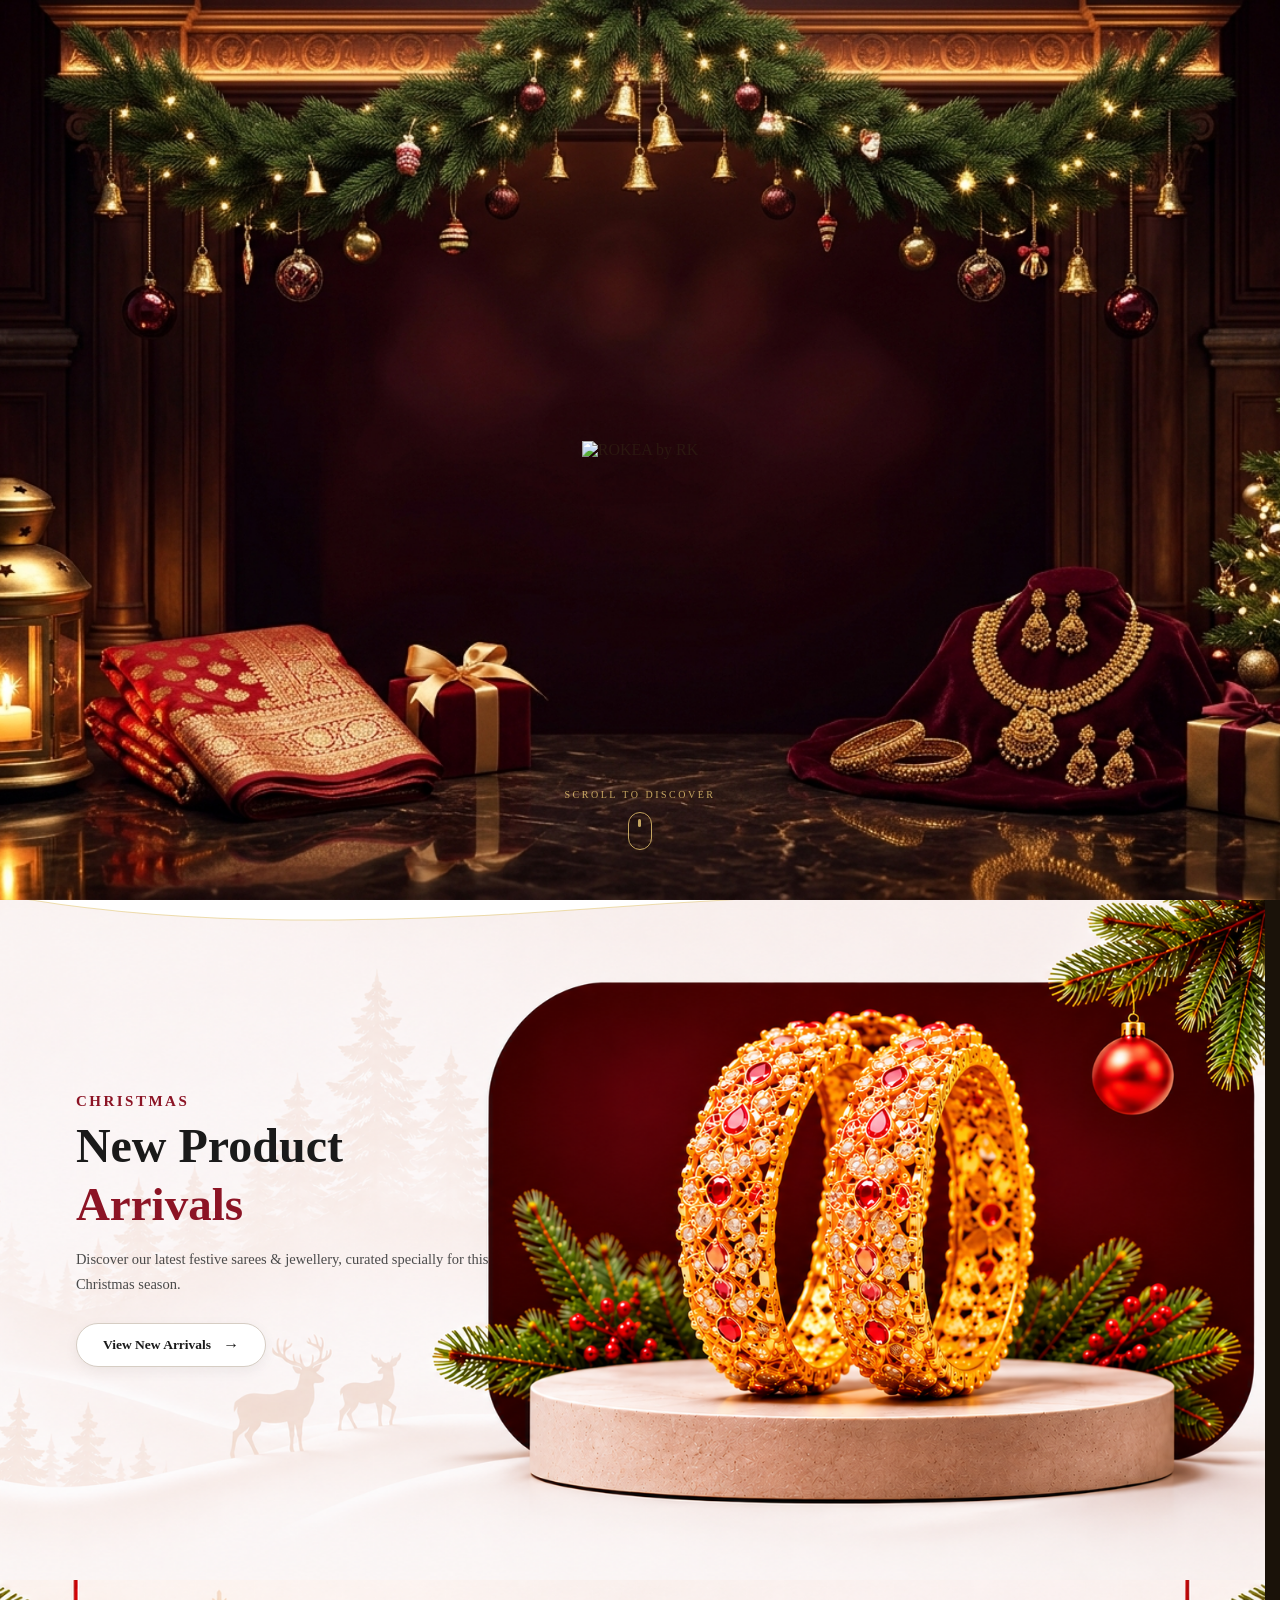
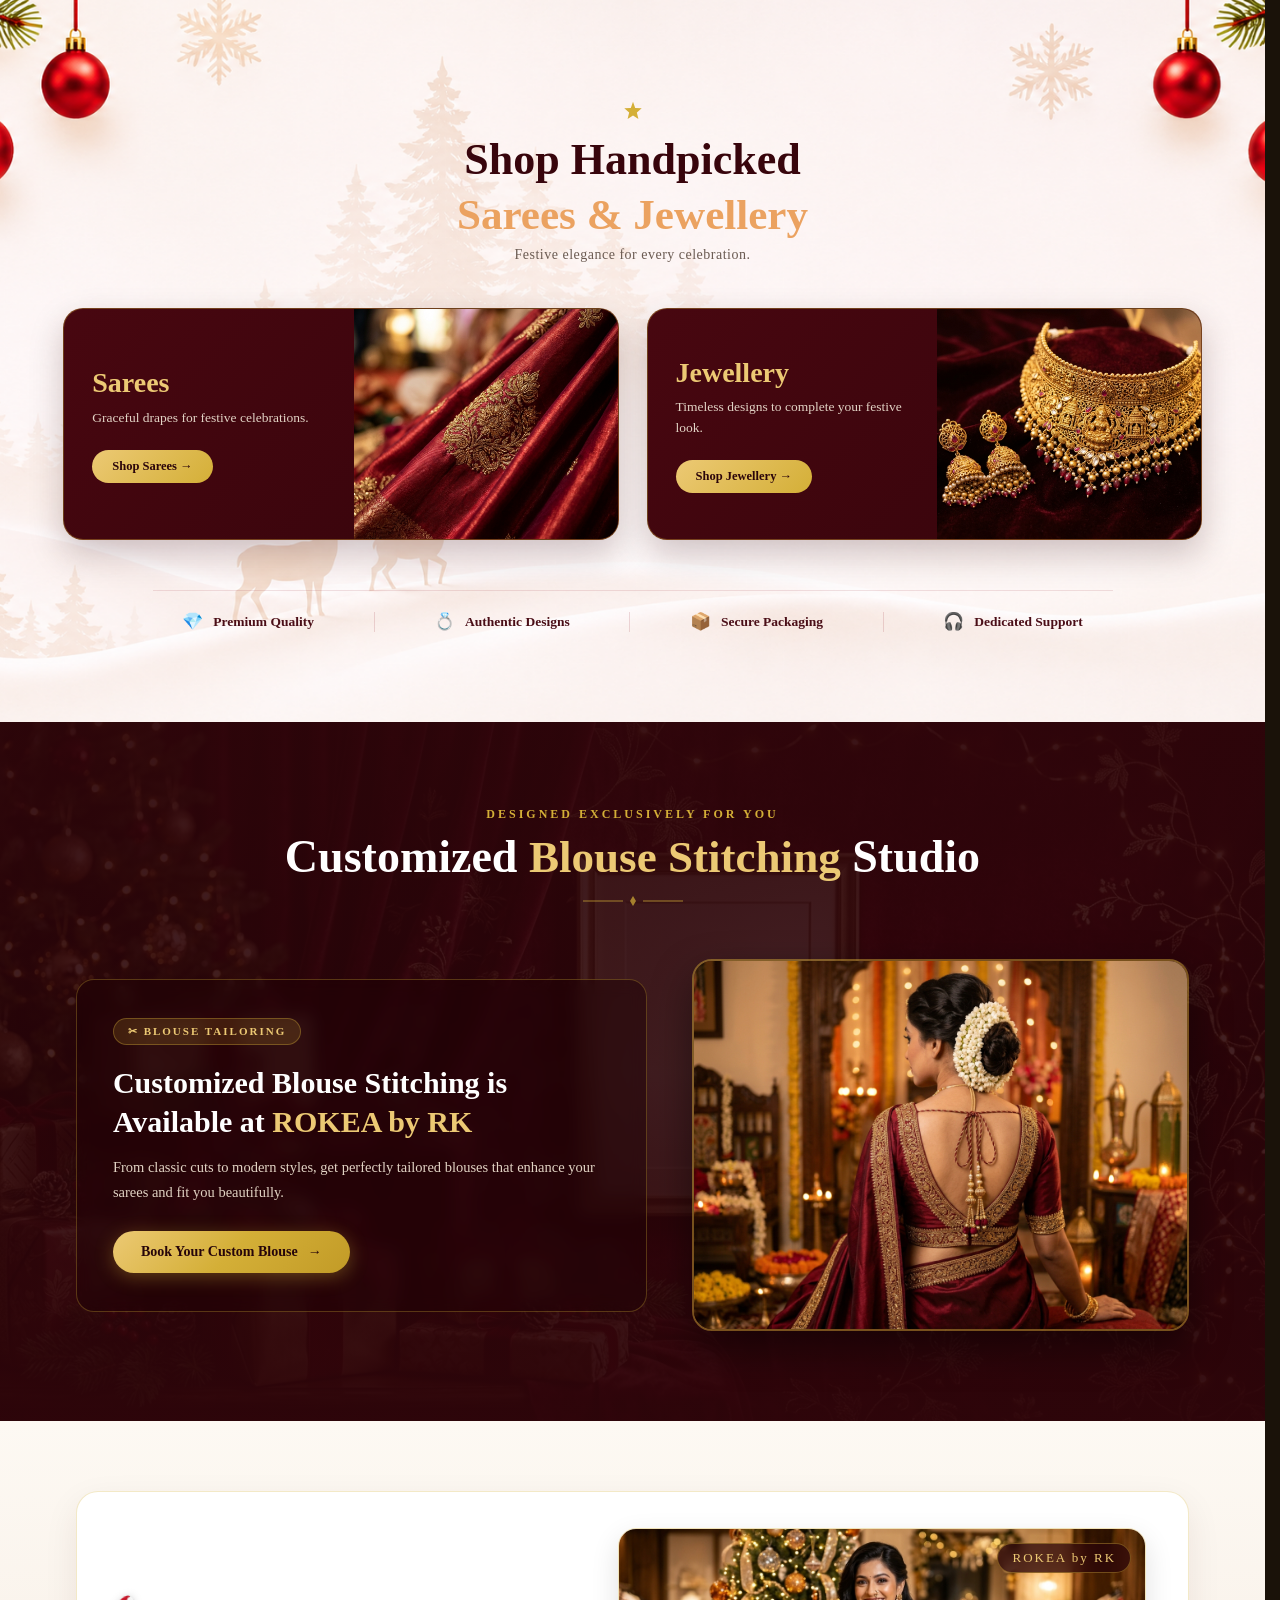
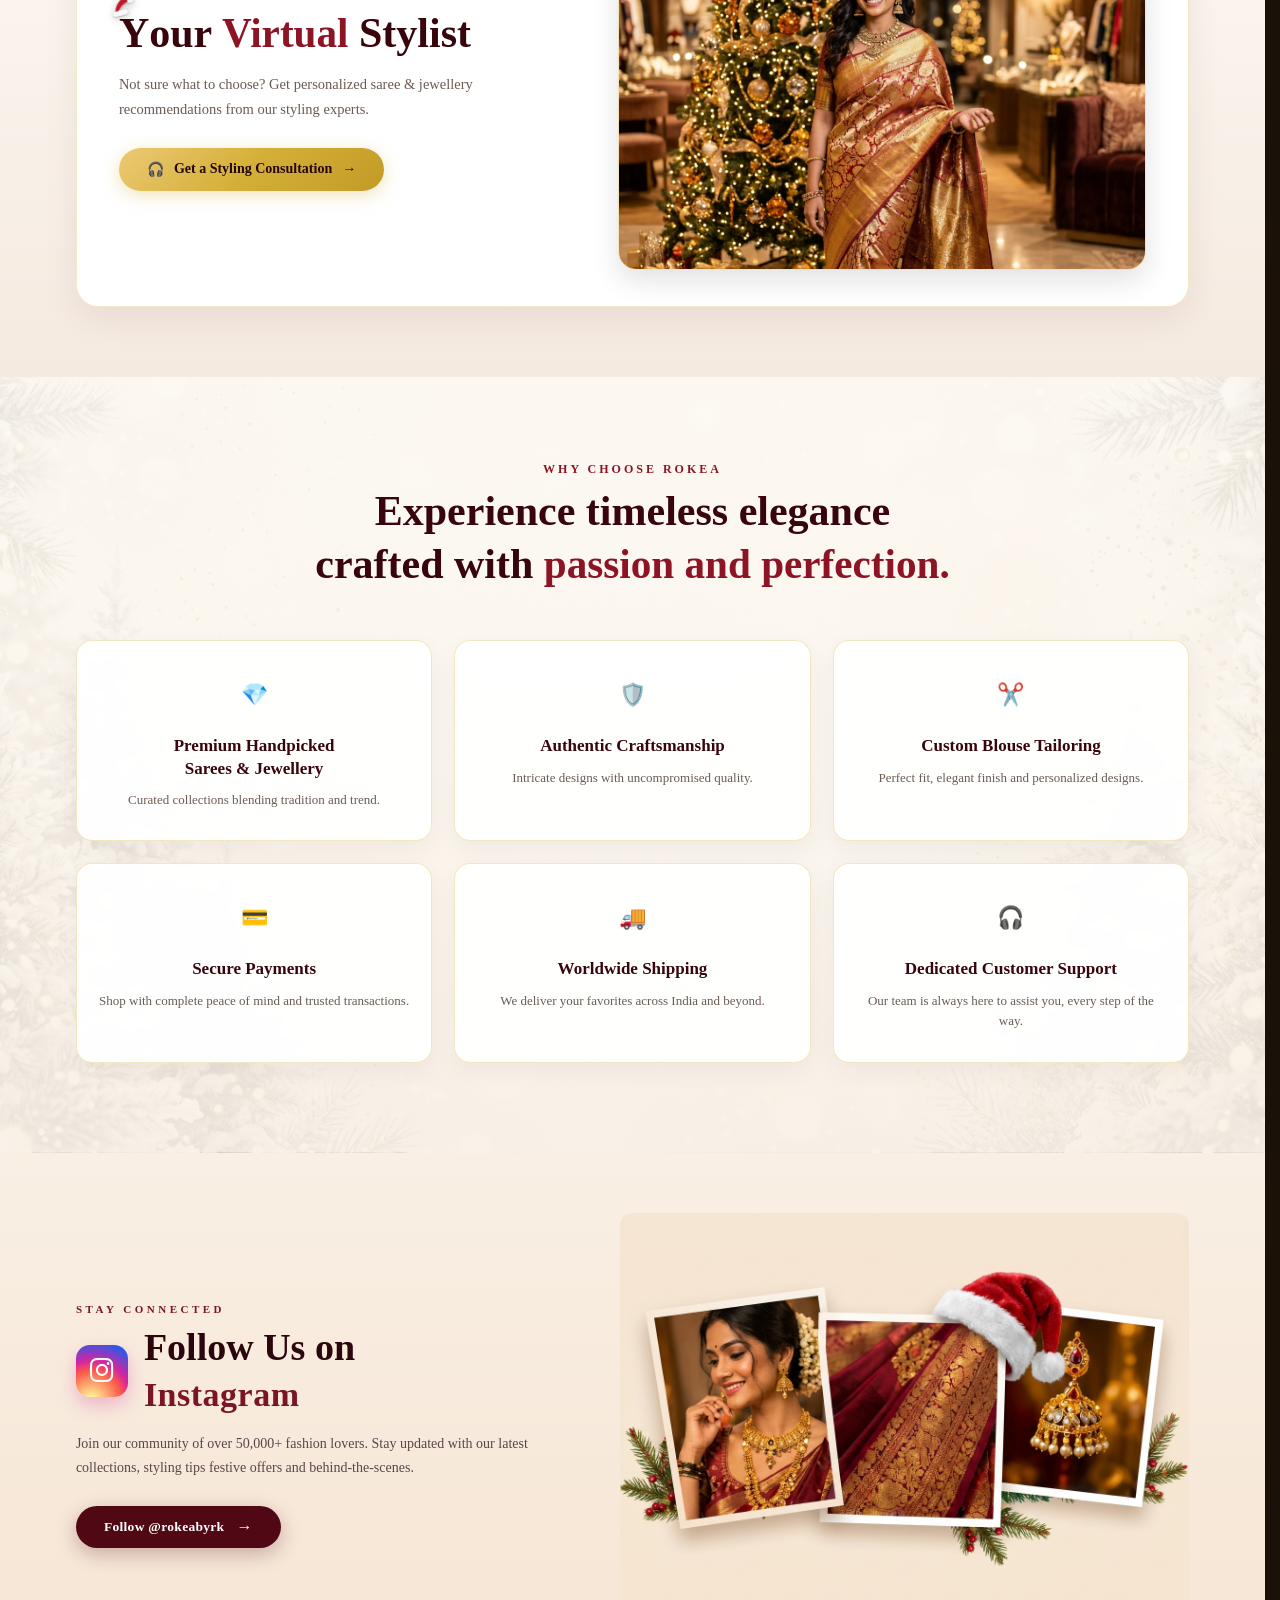
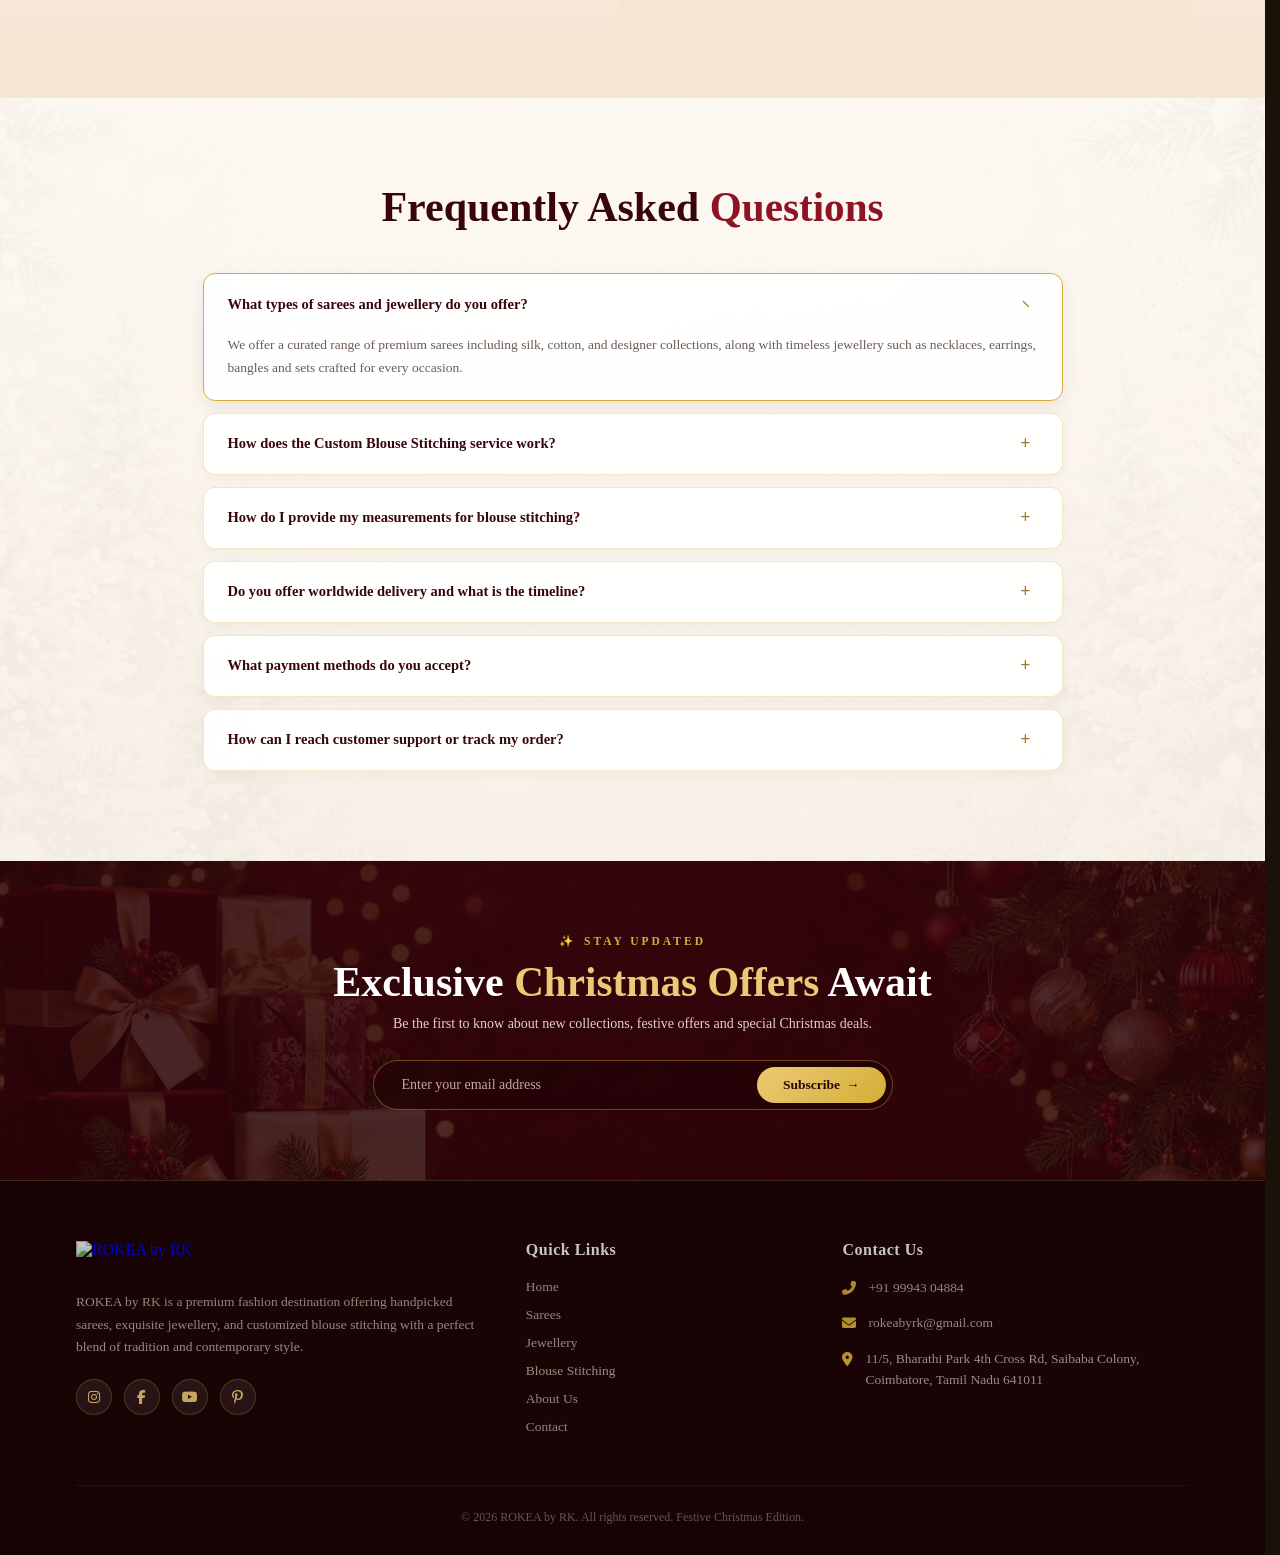
==== commit 5e5a3c00: "Update Christmas theme, responsive styles, and pages" ====
--- a/index.html
+++ b/index.html
@@ -355,7 +355,9 @@
   <!-- 4. SHOP HANDPICKED SAREES & JEWELLERY -->
   <section class="xmas-handpicked-section" id="products">
     <div class="xmas-hp-header">
-      <div class="xmas-hp-tree">🎄</div>
+      <div class="xmas-hp-tree">
+        <svg viewBox="0 0 24 24" width="22" height="22" fill="#D4AF37"><path d="M12 2l2.4 6.6 7.1.5-5.3 4.6 1.7 6.9-5.9-3.7-5.9 3.7 1.7-6.9-5.3-4.6 7.1-.5L12 2z"/></svg>
+      </div>
       <h2 class="xmas-hp-title">
         Shop Handpicked
         <em>Sarees &amp; Jewellery</em>
@@ -737,14 +739,14 @@
   <!-- AUTH MODAL (LOGIN/REGISTER) -->
   <div class="modal" id="authModal">
     <div class="modal-content">
-      <img src="assets/christmas/login_bg.jpg" alt="Christmas Login" class="auth-bg-image" style="position: absolute; inset: 0; width: 100%; height: 100%; object-fit: cover; z-index: 1;">
+      <img src="assets/christmas/login_xmas_goblin_bg.jpg" alt="Christmas Login" class="auth-bg-image" style="position: absolute; inset: 0; width: 100%; height: 100%; object-fit: cover; z-index: 1;">
       <div class="auth-video-overlay"></div>
-      <span class="modal-close" onclick="closeAuth()">×</span>
+      <span class="modal-close" onclick="closeAuth()">&times;</span>
 
       <div class="auth-form-card">
         <!-- Login Form -->
         <div id="loginView">
-          <div class="auth-top-ornament">✨</div>
+          <div class="auth-top-ornament">✦</div>
           <span class="section-label">WELCOME BACK</span>
           <p class="auth-subtitle">Let's continue your festive journey</p>
           <h3 class="auth-heading">Sign In</h3>
--- a/style.css
+++ b/style.css
@@ -199,11 +199,14 @@
   display: flex;
   align-items: center;
   text-decoration: none;
+  max-width: 100%;
 }
 
 .logo-img {
   height: 28px;
   width: auto;
+  max-width: 100%;
+  object-fit: contain;
   display: block;
 }
 
@@ -934,11 +937,8 @@
 .products-section.js-reveal-ready {
   position: relative;
   padding: 80px 40px 90px 40px;
-  background-color: #FAF4E8 !important;
-  background-image: url('image copy 11.png') !important;
-  background-size: 100% auto !important;
-  background-position: center top !important;
-  background-repeat: repeat-y !important;
+  background-color: var(--ivory, #FAF4E8) !important;
+  background-image: none !important;
   overflow: hidden;
 }
 
@@ -1513,11 +1513,1104 @@
   transform: translateX(-8px);
 }
 
-/* ── COLLECTIONS PAGE OVERRIDES ── */
-.collections-page .products-section {
-  padding-top: 150px;
+/* ── COLLECTIONS PAGE OVERRIDES & BOUTIQUE PRODUCTS UI ── */
+.collections-page .products-section,
+.products-section.js-reveal-ready {
+  padding-top: 130px;
+  padding-bottom: 90px;
   min-height: 100vh;
-  background: var(--ivory);
+  background-color: var(--ivory, #FAF4E8) !important;
+  background-image: radial-gradient(circle at 50% 0%, rgba(201, 168, 76, 0.06) 0%, transparent 60%) !important;
+  position: relative;
+}
+
+.collections-page .products-section::before,
+.collections-page .products-section::after {
+  display: none !important;
+}
+
+/* Breadcrumbs */
+.boutique-breadcrumb {
+  display: flex;
+  align-items: center;
+  gap: 8px;
+  font-size: 11.5px;
+  letter-spacing: 1.5px;
+  text-transform: uppercase;
+  color: var(--muted);
+  margin-bottom: 24px;
+  font-weight: 500;
+}
+
+.boutique-breadcrumb a {
+  color: var(--muted);
+  text-decoration: none;
+  transition: color 0.25s ease;
+}
+
+.boutique-breadcrumb a:hover {
+  color: var(--gold);
+}
+
+.boutique-breadcrumb .breadcrumb-sep {
+  opacity: 0.5;
+  font-size: 10px;
+}
+
+.boutique-breadcrumb .breadcrumb-current {
+  color: var(--gold-dark);
+  font-weight: 600;
+}
+
+/* Header */
+.boutique-header {
+  text-align: center;
+  margin-bottom: 35px;
+  display: flex;
+  flex-direction: column;
+  align-items: center;
+}
+
+.boutique-eyebrow {
+  display: inline-flex;
+  align-items: center;
+  gap: 12px;
+  margin-bottom: 12px;
+}
+
+.boutique-eyebrow .eyebrow-accent {
+  width: 24px;
+  height: 1px;
+  background: var(--gold);
+  opacity: 0.6;
+}
+
+.boutique-eyebrow .eyebrow-text {
+  font-size: 11px;
+  font-weight: 700;
+  letter-spacing: 3px;
+  color: var(--gold-dark);
+  text-transform: uppercase;
+}
+
+.boutique-title {
+  font-family: var(--xmas-font-title, 'Tinos', 'Playfair Display', Georgia, serif);
+  font-size: clamp(28px, 4vw, 46px);
+  color: #38050C;
+  line-height: 1.2;
+  margin-bottom: 8px;
+  font-weight: 700;
+  letter-spacing: -0.2px;
+}
+
+.boutique-title em {
+  font-family: var(--xmas-font-title, 'Tinos', 'Playfair Display', Georgia, serif);
+  font-style: normal;
+  color: #8C1425;
+  font-weight: 700;
+  display: inline-block;
+  margin-left: 6px;
+}
+
+.boutique-subtitle {
+  font-family: var(--xmas-font-title, 'Tinos', Georgia, serif);
+  font-size: 15px;
+  line-height: 1.6;
+  color: #665440;
+  max-width: 620px;
+  margin: 0 auto 28px auto;
+  font-weight: 400;
+  letter-spacing: 0.3px;
+}
+
+/* Segmented Category Tabs */
+.boutique-tabs-wrapper {
+  margin-bottom: 20px;
+}
+
+.boutique-tabs {
+  display: inline-flex;
+  align-items: center;
+  background: rgba(255, 255, 255, 0.95);
+  padding: 6px;
+  border-radius: 50px;
+  border: 1px solid rgba(201, 168, 76, 0.3);
+  box-shadow: 0 4px 20px rgba(42, 4, 9, 0.05);
+  gap: 6px;
+}
+
+.boutique-tab-btn {
+  display: inline-flex;
+  align-items: center;
+  gap: 10px;
+  padding: 10px 24px;
+  border-radius: 40px;
+  border: none;
+  background: transparent;
+  color: #554433;
+  font-family: 'Poppins', sans-serif;
+  font-size: 13px;
+  font-weight: 600;
+  letter-spacing: 0.5px;
+  cursor: pointer;
+  transition: all 0.3s cubic-bezier(0.165, 0.84, 0.44, 1);
+  text-decoration: none;
+}
+
+.boutique-tab-btn .tab-icon {
+  width: 17px;
+  height: 17px;
+  stroke: currentColor;
+  transition: transform 0.3s ease;
+}
+
+.boutique-tab-btn .tab-badge {
+  font-size: 11px;
+  font-weight: 700;
+  padding: 2px 8px;
+  border-radius: 12px;
+  background: rgba(0, 0, 0, 0.06);
+  color: #665544;
+  transition: all 0.3s ease;
+}
+
+.boutique-tab-btn:hover {
+  color: var(--gold-dark);
+}
+
+.boutique-tab-btn:hover .tab-icon {
+  transform: scale(1.1);
+}
+
+.boutique-tab-btn.active {
+  background: linear-gradient(135deg, #2C1E0A 0%, #1A1209 100%);
+  color: #FFFFFF;
+  box-shadow: 0 4px 14px rgba(44, 30, 10, 0.25);
+}
+
+.boutique-tab-btn.active .tab-icon {
+  stroke: var(--gold-light);
+}
+
+.boutique-tab-btn.active .tab-badge {
+  background: var(--gold);
+  color: #1A1209;
+}
+
+/* Sub-filter Chips */
+.subfilter-chips-wrapper {
+  display: flex;
+  flex-wrap: wrap;
+  justify-content: center;
+  align-items: center;
+  gap: 8px;
+  max-width: 860px;
+  margin: 0 auto;
+}
+
+.subfilter-chip {
+  padding: 7px 16px;
+  border-radius: 30px;
+  background: #FFFFFF;
+  border: 1px solid rgba(201, 168, 76, 0.25);
+  color: #5A4A38;
+  font-family: 'Poppins', sans-serif;
+  font-size: 12px;
+  font-weight: 500;
+  cursor: pointer;
+  transition: all 0.25s ease;
+  white-space: nowrap;
+}
+
+.subfilter-chip:hover {
+  border-color: var(--gold);
+  color: var(--gold-dark);
+  transform: translateY(-1px);
+}
+
+.subfilter-chip.active {
+  background: var(--gold);
+  border-color: var(--gold);
+  color: #FFFFFF;
+  font-weight: 600;
+  box-shadow: 0 3px 10px rgba(201, 168, 76, 0.3);
+}
+
+/* Control Toolbar */
+.boutique-toolbar {
+  display: flex;
+  justify-content: space-between;
+  align-items: center;
+  gap: 20px;
+  background: #FFFFFF;
+  padding: 14px 22px;
+  border-radius: 12px;
+  border: 1px solid rgba(201, 168, 76, 0.2);
+  box-shadow: 0 6px 20px rgba(42, 4, 9, 0.04);
+  margin-bottom: 35px;
+  flex-wrap: wrap;
+}
+
+.toolbar-search-wrap {
+  position: relative;
+  flex: 1;
+  min-width: 260px;
+  max-width: 440px;
+  display: flex;
+  align-items: center;
+}
+
+.toolbar-search-wrap .search-icon {
+  position: absolute;
+  left: 14px;
+  width: 17px;
+  height: 17px;
+  stroke: #8C7864;
+  pointer-events: none;
+}
+
+.toolbar-search-input {
+  width: 100%;
+  padding: 10px 38px 10px 40px;
+  border-radius: 30px;
+  border: 1px solid rgba(0, 0, 0, 0.1);
+  background: #FBF8F2;
+  font-family: 'Poppins', sans-serif;
+  font-size: 13px;
+  color: #332211;
+  outline: none;
+  transition: all 0.25s ease;
+}
+
+.toolbar-search-input:focus {
+  border-color: var(--gold);
+  background: #FFFFFF;
+  box-shadow: 0 0 0 3px rgba(201, 168, 76, 0.15);
+}
+
+.search-clear-btn {
+  position: absolute;
+  right: 12px;
+  width: 20px;
+  height: 20px;
+  border: none;
+  background: transparent;
+  color: #8C7864;
+  cursor: pointer;
+  display: inline-flex;
+  align-items: center;
+  justify-content: center;
+  padding: 0;
+}
+
+.search-clear-btn svg {
+  width: 14px;
+  height: 14px;
+}
+
+.toolbar-actions {
+  display: flex;
+  align-items: center;
+  gap: 20px;
+  flex-wrap: wrap;
+}
+
+.toolbar-count {
+  font-size: 12.5px;
+  color: #7A6A56;
+  white-space: nowrap;
+}
+
+.toolbar-count strong {
+  color: var(--dark);
+  font-weight: 700;
+}
+
+/* In Stock Toggle */
+.instock-filter-toggle {
+  display: inline-flex;
+  align-items: center;
+  gap: 8px;
+  cursor: pointer;
+  user-select: none;
+  font-size: 12.5px;
+  font-weight: 500;
+  color: #4A3A28;
+}
+
+.instock-filter-toggle input {
+  display: none;
+}
+
+.instock-filter-toggle .toggle-slider {
+  width: 34px;
+  height: 18px;
+  background: #DDD4C8;
+  border-radius: 20px;
+  position: relative;
+  transition: background 0.25s ease;
+}
+
+.instock-filter-toggle .toggle-slider::after {
+  content: '';
+  position: absolute;
+  top: 2px;
+  left: 2px;
+  width: 14px;
+  height: 14px;
+  background: #FFFFFF;
+  border-radius: 50%;
+  transition: transform 0.25s ease;
+  box-shadow: 0 1px 3px rgba(0, 0, 0, 0.2);
+}
+
+.instock-filter-toggle input:checked + .toggle-slider {
+  background: #2E7D32;
+}
+
+.instock-filter-toggle input:checked + .toggle-slider::after {
+  transform: translateX(16px);
+}
+
+/* Sort Select */
+.sort-select-wrapper {
+  position: relative;
+}
+
+.premium-sort-select {
+  appearance: none;
+  -webkit-appearance: none;
+  padding: 9px 34px 9px 16px;
+  border-radius: 30px;
+  border: 1px solid rgba(201, 168, 76, 0.3);
+  background: #FFFFFF;
+  background-image: url("data:image/svg+xml,%3Csvg xmlns='http://www.w3.org/2000/svg' width='12' height='12' viewBox='0 0 24 24' fill='none' stroke='%238B6914' stroke-width='2.2' stroke-linecap='round' stroke-linejoin='round'%3E%3Cpolyline points='6 9 12 15 18 9'%3E%3C/polyline%3E%3C/svg%3E");
+  background-repeat: no-repeat;
+  background-position: right 14px center;
+  font-family: 'Poppins', sans-serif;
+  font-size: 12.5px;
+  color: #3D2D1B;
+  font-weight: 500;
+  cursor: pointer;
+  outline: none;
+  transition: all 0.25s ease;
+}
+
+.premium-sort-select:focus {
+  border-color: var(--gold);
+  box-shadow: 0 0 0 3px rgba(201, 168, 76, 0.15);
+}
+
+/* Enhanced Products Grid */
+.products-grid {
+  display: grid;
+  grid-template-columns: repeat(4, 1fr);
+  gap: 26px;
+  margin-bottom: 60px;
+}
+
+/* Product Card */
+.product-card {
+  position: relative;
+  background-color: #FFFFFF;
+  background-image: 
+    radial-gradient(circle at 100% 100%, rgba(140, 20, 37, 0.04) 0%, transparent 45%),
+    radial-gradient(circle at 0% 0%, rgba(212, 175, 55, 0.045) 0%, transparent 40%);
+  border-radius: 14px;
+  border: 1px solid rgba(201, 168, 76, 0.22);
+  overflow: hidden;
+  display: flex;
+  flex-direction: column;
+  transition: all 0.4s cubic-bezier(0.165, 0.84, 0.44, 1);
+  box-shadow: 0 6px 18px rgba(42, 4, 9, 0.04);
+  cursor: pointer;
+}
+
+/* Festive Top Ribbon Crown Accent */
+.product-card::before {
+  content: '';
+  position: absolute;
+  top: 0;
+  left: 0;
+  right: 0;
+  height: 3px;
+  background: linear-gradient(90deg, #8C1425 0%, #ECC974 50%, #8C1425 100%);
+  z-index: 6;
+  transition: height 0.3s ease;
+}
+
+.product-card:hover::before {
+  height: 4.5px;
+}
+
+.product-card:hover {
+  transform: translateY(-8px);
+  border-color: rgba(212, 175, 55, 0.65);
+  box-shadow: 0 18px 40px rgba(140, 20, 37, 0.14), 0 0 18px rgba(212, 175, 55, 0.22);
+}
+
+/* Card Badges */
+.card-badge-container {
+  position: absolute;
+  top: 12px;
+  left: 12px;
+  z-index: 5;
+  display: flex;
+  flex-direction: column;
+  gap: 6px;
+  pointer-events: none;
+}
+
+.badge-pill {
+  font-size: 9.5px;
+  font-weight: 700;
+  letter-spacing: 1.2px;
+  text-transform: uppercase;
+  padding: 4px 10px;
+  border-radius: 4px;
+  display: inline-block;
+  line-height: 1.2;
+}
+
+.badge-pill.badge-xmas {
+  position: relative;
+  overflow: visible !important;
+  background: linear-gradient(135deg, #8C1425 0%, #5E0814 100%);
+  color: #FFF2C6;
+  border: 1px solid rgba(236, 201, 116, 0.55);
+  box-shadow: 0 2px 10px rgba(140, 20, 37, 0.35);
+  display: inline-flex;
+  align-items: center;
+  gap: 5px;
+}
+
+.badge-santa-hat {
+  position: absolute;
+  top: -10px;
+  left: -8px;
+  width: 20px;
+  height: auto;
+  transform: rotate(-15deg);
+  filter: drop-shadow(0 2px 4px rgba(0, 0, 0, 0.35));
+  pointer-events: none;
+  z-index: 7;
+}
+
+.badge-pill.badge-xmas .xmas-badge-svg {
+  width: 10px;
+  height: 10px;
+  fill: #ECC974;
+}
+
+.badge-pill.badge-new {
+  background: linear-gradient(135deg, #ECC974, #D4AF37);
+  color: #240509;
+  box-shadow: 0 2px 8px rgba(212, 175, 55, 0.35);
+}
+
+.badge-pill.badge-curated {
+  background: rgba(26, 18, 9, 0.85);
+  color: var(--gold-light);
+  border: 1px solid rgba(201, 168, 76, 0.4);
+  backdrop-filter: blur(4px);
+}
+
+.badge-pill.badge-oos {
+  background: #7B1C1C;
+  color: #FFFFFF;
+}
+
+/* Image Container */
+.product-img {
+  position: relative;
+  width: 100%;
+  aspect-ratio: 3/4;
+  background: #F4EFE6;
+  overflow: hidden;
+}
+
+/* Hanging Christmas Garland across image top */
+.card-xmas-garland {
+  position: absolute;
+  top: 0;
+  left: 0;
+  right: 0;
+  height: 24px;
+  z-index: 4;
+  pointer-events: none;
+}
+
+.card-xmas-garland svg {
+  width: 100%;
+  height: 100%;
+  display: block;
+}
+
+.product-img img {
+  width: 100%;
+  height: 100%;
+  object-fit: cover;
+  transition: transform 0.6s cubic-bezier(0.165, 0.84, 0.44, 1);
+}
+
+.product-card:hover .product-img img {
+  transform: scale(1.06);
+}
+
+.product-img img.img-hover {
+  position: absolute;
+  top: 0;
+  left: 0;
+  opacity: 0;
+  transition: opacity 0.5s ease, transform 0.6s cubic-bezier(0.165, 0.84, 0.44, 1);
+}
+
+.product-card:hover .product-img img.img-hover {
+  opacity: 1;
+}
+
+.product-card:hover .product-img img.img-main {
+  opacity: 0;
+}
+
+.product-img.out-of-stock img {
+  filter: grayscale(40%) opacity(0.85);
+}
+
+/* Floating Action Circle Buttons */
+.product-card-actions {
+  position: absolute;
+  top: 12px;
+  right: 12px;
+  z-index: 5;
+  display: flex;
+  flex-direction: column;
+  gap: 8px;
+}
+
+.action-circle-btn {
+  width: 34px;
+  height: 34px;
+  border-radius: 50%;
+  border: none;
+  background: rgba(255, 255, 255, 0.92);
+  backdrop-filter: blur(6px);
+  box-shadow: 0 3px 10px rgba(0, 0, 0, 0.12);
+  display: flex;
+  align-items: center;
+  justify-content: center;
+  cursor: pointer;
+  color: #332211;
+  transition: all 0.25s cubic-bezier(0.175, 0.885, 0.32, 1.275);
+}
+
+.action-circle-btn:hover {
+  background: #FFFFFF;
+  transform: scale(1.12);
+  color: var(--gold-dark);
+}
+
+.action-circle-btn svg {
+  width: 16px;
+  height: 16px;
+}
+
+.action-circle-btn.product-wish.active svg {
+  fill: #E91E63;
+  stroke: #E91E63;
+}
+
+/* Product Info */
+.product-info {
+  position: relative;
+  padding: 16px 18px 18px 18px;
+  display: flex;
+  flex-direction: column;
+  flex-grow: 1;
+  background: linear-gradient(180deg, #FFFFFF 0%, #FDFBF8 100%);
+  overflow: hidden;
+}
+
+.product-info > *:not(.card-xmas-bg-objects) {
+  position: relative;
+  z-index: 1;
+}
+
+/* Christmas Background Objects Watermark */
+.card-xmas-bg-objects {
+  position: absolute;
+  right: -6px;
+  bottom: 22px;
+  width: 140px;
+  height: 140px;
+  pointer-events: none;
+  z-index: 0;
+  opacity: 0.11;
+  transition: opacity 0.4s ease, transform 0.5s cubic-bezier(0.165, 0.84, 0.44, 1);
+  transform-origin: bottom right;
+}
+
+.product-card:hover .card-xmas-bg-objects {
+  opacity: 0.22;
+  transform: scale(1.08) rotate(-2deg);
+}
+
+.xmas-bg-svg {
+  width: 100%;
+  height: 100%;
+  display: block;
+}
+
+.product-meta-row {
+  display: flex;
+  justify-content: space-between;
+  align-items: center;
+  margin-bottom: 6px;
+  font-size: 10px;
+  letter-spacing: 1px;
+}
+
+.product-type {
+  text-transform: uppercase;
+  color: var(--gold-dark);
+  font-weight: 700;
+}
+
+.stock-indicator {
+  display: inline-flex;
+  align-items: center;
+  gap: 5px;
+  font-size: 10.5px;
+  font-weight: 600;
+}
+
+.stock-indicator .stock-dot {
+  width: 6px;
+  height: 6px;
+  border-radius: 50%;
+}
+
+.stock-indicator.in-stock {
+  color: #2E7D32;
+}
+
+.stock-indicator.in-stock .stock-dot {
+  background: #2E7D32;
+  box-shadow: 0 0 6px rgba(46, 125, 50, 0.6);
+}
+
+.stock-indicator.oos {
+  color: #8C1425;
+}
+
+.stock-indicator.oos .stock-dot {
+  background: #8C1425;
+}
+
+.product-name {
+  font-family: 'Playfair Display', Georgia, serif;
+  font-size: 15px;
+  font-weight: 600;
+  color: #1A1209;
+  line-height: 1.35;
+  margin-bottom: 12px;
+  display: -webkit-box;
+  -webkit-line-clamp: 2;
+  -webkit-box-orient: vertical;
+  overflow: hidden;
+  text-overflow: ellipsis;
+  min-height: 40px;
+}
+
+.product-price-row {
+  margin-top: auto;
+  margin-bottom: 8px;
+  padding-top: 10px;
+  border-top: 1px dashed rgba(201, 168, 76, 0.25);
+  display: flex;
+  align-items: baseline;
+  justify-content: space-between;
+}
+
+.price-main {
+  font-size: 18.5px;
+  font-weight: 700;
+  color: #1A1209;
+  letter-spacing: 0.2px;
+}
+
+/* Festive Holiday Perk Micro-Badge */
+.card-festive-perk {
+  display: inline-flex;
+  align-items: center;
+  gap: 6px;
+  margin-bottom: 12px;
+  padding: 4px 8px;
+  background: linear-gradient(135deg, rgba(140, 20, 37, 0.05) 0%, rgba(212, 175, 55, 0.08) 100%);
+  border: 1px solid rgba(140, 20, 37, 0.15);
+  border-radius: 6px;
+  font-size: 10px;
+  font-weight: 500;
+  color: #7B1020;
+  letter-spacing: 0.2px;
+  line-height: 1.3;
+}
+
+.card-festive-perk .festive-perk-icon {
+  width: 12px;
+  height: 12px;
+  stroke: #8C1425;
+  flex-shrink: 0;
+}
+
+/* Card Button Group */
+.product-card-buttons {
+  display: flex;
+  gap: 8px;
+  align-items: center;
+}
+
+.btn-card-cart {
+  flex: 1;
+  display: inline-flex;
+  align-items: center;
+  justify-content: center;
+  gap: 8px;
+  padding: 10px 14px;
+  border-radius: 8px;
+  border: 1px solid var(--gold);
+  background: linear-gradient(135deg, #2C1E0A 0%, #1A1209 100%);
+  color: #FFFFFF;
+  font-family: 'Poppins', sans-serif;
+  font-size: 12px;
+  font-weight: 600;
+  letter-spacing: 0.5px;
+  cursor: pointer;
+  transition: all 0.3s cubic-bezier(0.165, 0.84, 0.44, 1);
+}
+
+.btn-card-cart svg {
+  width: 14px;
+  height: 14px;
+  stroke: var(--gold-light);
+}
+
+.btn-card-cart:hover {
+  background: linear-gradient(135deg, #ECC974, #D4AF37);
+  color: #1A1209;
+  border-color: #ECC974;
+}
+
+.btn-card-cart:hover svg {
+  stroke: #1A1209;
+}
+
+.btn-card-cart.added {
+  background: #2E7D32 !important;
+  border-color: #2E7D32 !important;
+  color: #FFFFFF !important;
+}
+
+.btn-card-cart.added svg {
+  stroke: #FFFFFF !important;
+}
+
+.btn-card-wa {
+  width: 38px;
+  height: 38px;
+  flex-shrink: 0;
+  border-radius: 8px;
+  border: 1px solid rgba(37, 211, 102, 0.3);
+  background: #E8F8EE;
+  color: #128C7E;
+  display: inline-flex;
+  align-items: center;
+  justify-content: center;
+  cursor: pointer;
+  transition: all 0.3s ease;
+}
+
+.btn-card-wa svg {
+  width: 18px;
+  height: 18px;
+}
+
+.btn-card-wa:hover {
+  background: #25D366;
+  color: #FFFFFF;
+  border-color: #25D366;
+  transform: translateY(-2px);
+  box-shadow: 0 4px 12px rgba(37, 211, 102, 0.35);
+}
+
+.btn-card-oos {
+  flex: 1;
+  display: inline-flex;
+  align-items: center;
+  justify-content: center;
+  gap: 8px;
+  padding: 10px 14px;
+  border-radius: 8px;
+  border: 1px solid #D6C7B8;
+  background: #F4EFE6;
+  color: #8C7864;
+  font-family: 'Poppins', sans-serif;
+  font-size: 11.5px;
+  font-weight: 600;
+  letter-spacing: 0.5px;
+  cursor: not-allowed;
+}
+
+.btn-card-oos svg {
+  width: 14px;
+  height: 14px;
+}
+
+/* Empty State */
+.boutique-empty-state {
+  text-align: center;
+  padding: 60px 20px;
+  background: #FFFFFF;
+  border-radius: 16px;
+  border: 1px dashed rgba(201, 168, 76, 0.3);
+  max-width: 600px;
+  margin: 0 auto 60px auto;
+}
+
+.empty-icon-box {
+  width: 64px;
+  height: 64px;
+  border-radius: 50%;
+  background: #FAF6EF;
+  border: 1px solid rgba(201, 168, 76, 0.25);
+  display: inline-flex;
+  align-items: center;
+  justify-content: center;
+  color: var(--gold-dark);
+  margin-bottom: 16px;
+}
+
+.empty-icon-box svg {
+  width: 28px;
+  height: 28px;
+}
+
+.empty-title {
+  font-family: 'Playfair Display', Georgia, serif;
+  font-size: 22px;
+  color: var(--dark);
+  margin-bottom: 8px;
+}
+
+.empty-desc {
+  font-size: 13.5px;
+  line-height: 1.6;
+  color: #776655;
+  margin-bottom: 22px;
+}
+
+.empty-reset-btn {
+  padding: 10px 24px;
+  border-radius: 30px;
+  border: 1px solid var(--gold);
+  background: var(--gold);
+  color: #1A1209;
+  font-family: 'Poppins', sans-serif;
+  font-size: 12.5px;
+  font-weight: 600;
+  cursor: pointer;
+  transition: all 0.25s ease;
+}
+
+.empty-reset-btn:hover {
+  background: #FFFFFF;
+  color: var(--gold-dark);
+}
+
+/* Trust Strip */
+.boutique-trust-strip {
+  display: grid;
+  grid-template-columns: repeat(4, 1fr);
+  gap: 20px;
+  padding-top: 40px;
+  border-top: 1px solid rgba(201, 168, 76, 0.25);
+}
+
+.trust-card {
+  display: flex;
+  align-items: center;
+  gap: 16px;
+  padding: 20px 18px;
+  background: #FFFFFF;
+  border-radius: 12px;
+  border: 1px solid rgba(201, 168, 76, 0.16);
+  box-shadow: 0 4px 14px rgba(42, 4, 9, 0.03);
+  transition: all 0.3s ease;
+}
+
+.trust-card:hover {
+  border-color: rgba(201, 168, 76, 0.45);
+  transform: translateY(-3px);
+  box-shadow: 0 8px 22px rgba(42, 4, 9, 0.07);
+}
+
+.trust-icon-box {
+  width: 44px;
+  height: 44px;
+  border-radius: 10px;
+  background: #FAF6EF;
+  border: 1px solid rgba(201, 168, 76, 0.25);
+  display: flex;
+  align-items: center;
+  justify-content: center;
+  color: var(--gold-dark);
+  flex-shrink: 0;
+}
+
+.trust-icon-box svg {
+  width: 20px;
+  height: 20px;
+}
+
+.trust-text h4 {
+  font-size: 13.5px;
+  font-weight: 700;
+  color: #241406;
+  margin-bottom: 3px;
+}
+
+.trust-text p {
+  font-size: 11.5px;
+  line-height: 1.45;
+  color: #7A6A56;
+}
+
+/* Responsive Media Queries */
+@media (max-width: 1200px) {
+  .products-grid {
+    grid-template-columns: repeat(3, 1fr);
+    gap: 20px;
+  }
+  .boutique-trust-strip {
+    grid-template-columns: repeat(2, 1fr);
+  }
+}
+
+@media (max-width: 768px) {
+  .collections-page .products-section,
+  .products-section.js-reveal-ready {
+    padding-top: 100px;
+    padding-bottom: 60px;
+  }
+
+  .boutique-toolbar {
+    flex-direction: column;
+    align-items: stretch;
+    padding: 14px 16px;
+    gap: 14px;
+  }
+
+  .toolbar-search-wrap {
+    max-width: 100%;
+  }
+
+  .toolbar-actions {
+    justify-content: space-between;
+    gap: 12px;
+  }
+
+  .products-grid {
+    grid-template-columns: repeat(2, 1fr);
+    gap: 14px;
+  }
+
+  .product-info {
+    padding: 12px;
+  }
+
+  .product-name {
+    font-size: 13px;
+    min-height: 34px;
+    margin-bottom: 8px;
+  }
+
+  .price-main {
+    font-size: 15.5px;
+  }
+
+  .btn-card-cart {
+    padding: 8px 10px;
+    font-size: 11px;
+  }
+
+  .btn-card-wa {
+    width: 34px;
+    height: 34px;
+  }
+
+  .btn-card-wa svg {
+    width: 16px;
+    height: 16px;
+  }
+
+  .boutique-trust-strip {
+    grid-template-columns: 1fr;
+  }
+}
+
+@media (max-width: 480px) {
+  .boutique-tabs {
+    width: 100%;
+  }
+
+  .boutique-tab-btn {
+    flex: 1;
+    padding: 9px 12px;
+    font-size: 11.5px;
+    justify-content: center;
+  }
+
+  .subfilter-chip {
+    font-size: 11px;
+    padding: 5px 12px;
+  }
+
+  .toolbar-actions {
+    flex-direction: column;
+    align-items: stretch;
+  }
+
+  .toolbar-count {
+    text-align: center;
+  }
+
+  .sort-select-wrapper {
+    width: 100%;
+  }
+
+  .premium-sort-select {
+    width: 100%;
+  }
+
+  .products-grid {
+    gap: 10px;
+  }
+
+  .product-card {
+    border-radius: 10px;
+  }
+
+  .product-info {
+    padding: 10px;
+  }
+
+  .product-card-buttons {
+    gap: 6px;
+  }
+
+  .btn-card-cart span {
+    font-size: 10.5px;
+  }
 }
 
 .collections-page .section-title {
@@ -6231,21 +7324,24 @@
   opacity: 1;
 }
 
-#authModal .auth-bg-video {
+#authModal .auth-bg-video,
+#authModal .auth-bg-image {
   position: absolute;
   top: 0;
   left: 0;
   width: 100%;
   height: 100%;
   object-fit: cover;
-  filter: contrast(1.1) brightness(1.06) saturate(1.15);
+  object-position: center;
+  filter: contrast(1.05) brightness(1.02);
   z-index: 1;
   pointer-events: none;
   transform: scale(1.08);
   transition: transform 1.2s cubic-bezier(0.16, 1, 0.3, 1);
 }
 
-#authModal.active .auth-bg-video {
+#authModal.active .auth-bg-video,
+#authModal.active .auth-bg-image {
   transform: scale(1);
 }
 
@@ -6685,7 +7781,8 @@
     border-radius: 4px;
   }
 
-  #authModal .auth-bg-video {
+  #authModal .auth-bg-video,
+  #authModal .auth-bg-image {
     position: absolute !important;
     inset: 0 !important;
     width: 100% !important;
@@ -6897,44 +7994,20 @@
 .about-section,
 #about {
   position: relative;
-  background-image: url('image copy 9.png') !important;
-  background-size: cover !important;
-  background-position: center center !important;
-  background-repeat: no-repeat !important;
 }
 
 .about-section::after {
-  content: '';
-  position: absolute;
-  bottom: 0;
-  left: 0;
-  right: 0;
-  height: 120px;
-  background: linear-gradient(to bottom, rgba(251, 243, 226, 0) 0%, rgba(251, 243, 226, 0.95) 100%);
-  pointer-events: none;
-  z-index: 2;
+  display: none;
 }
 
 /* ── NEXT SECTION (WHY CHOOSE US / FEATURES) BACKGROUND & SEAMLESS BLEND ── */
 .premium-features-section,
 #why-choose-us {
   position: relative;
-  background-image: url('image copy 10.png') !important;
-  background-size: cover !important;
-  background-position: center center !important;
-  background-repeat: no-repeat !important;
 }
 
 .premium-features-section::before {
-  content: '';
-  position: absolute;
-  top: 0;
-  left: 0;
-  right: 0;
-  height: 120px;
-  background: linear-gradient(to top, rgba(251, 243, 226, 0) 0%, rgba(251, 243, 226, 0.95) 100%);
-  pointer-events: none;
-  z-index: 2;
+  display: none;
 }
 
 .about-container,
--- a/mobile.css
+++ b/mobile.css
@@ -29,13 +29,16 @@
         z-index: 1001 !important;
     }
 
-    .nav-logo {
+    nav .nav-logo {
         order: 2 !important;
         position: absolute !important;
         left: 50% !important;
-        transform: translateX(-50%) !important;
+        top: 50% !important;
+        transform: translate(-50%, -50%) !important;
         margin: 0 !important;
         z-index: 10 !important;
+        display: flex !important;
+        align-items: center !important;
     }
 
     .nav-actions {
@@ -51,8 +54,10 @@
         height: 20px !important;
     }
 
-    .logo-img {
+    nav .logo-img {
         height: 22px !important;
+        width: auto !important;
+        max-width: 100% !important;
     }
 
     .wishlist-trigger {
@@ -495,6 +500,42 @@
         color: #8C1425 !important;
     }
 
+    .card-festive-perk {
+        font-size: 9px !important;
+        padding: 3px 6px !important;
+        margin-bottom: 8px !important;
+        gap: 4px !important;
+        line-height: 1.2 !important;
+    }
+
+    .card-festive-perk svg {
+        width: 11px !important;
+        height: 11px !important;
+    }
+
+    .badge-pill.badge-xmas {
+        font-size: 8.5px !important;
+        padding: 3px 7px !important;
+    }
+
+    .badge-santa-hat {
+        width: 17px !important;
+        top: -8px !important;
+        left: -6px !important;
+    }
+
+    .card-xmas-bg-objects {
+        width: 105px !important;
+        height: 105px !important;
+        right: -8px !important;
+        bottom: 18px !important;
+        opacity: 0.1 !important;
+    }
+
+    .card-xmas-garland {
+        height: 18px !important;
+    }
+
     .product-card .btn-primary {
         width: 100% !important;
         font-size: 9.5px !important;
@@ -516,6 +557,54 @@
         margin-top: auto !important;
         box-sizing: border-box !important;
         border-radius: 6px !important;
+    }
+
+    .product-card-buttons {
+        display: flex !important;
+        gap: 6px !important;
+        align-items: center !important;
+        margin-top: auto !important;
+    }
+
+    .btn-card-cart {
+        flex: 1 !important;
+        padding: 8px 10px !important;
+        font-size: 11px !important;
+        border-radius: 6px !important;
+        display: inline-flex !important;
+        align-items: center !important;
+        justify-content: center !important;
+        gap: 6px !important;
+    }
+
+    .btn-card-cart svg {
+        width: 13px !important;
+        height: 13px !important;
+    }
+
+    .btn-card-wa {
+        width: 34px !important;
+        height: 34px !important;
+        border-radius: 6px !important;
+        flex-shrink: 0 !important;
+        display: inline-flex !important;
+        align-items: center !important;
+        justify-content: center !important;
+    }
+
+    .btn-card-wa svg {
+        width: 16px !important;
+        height: 16px !important;
+    }
+
+    .btn-card-oos {
+        width: 100% !important;
+        font-size: 10px !important;
+        padding: 8px 6px !important;
+        border-radius: 6px !important;
+        display: inline-flex !important;
+        align-items: center !important;
+        justify-content: center !important;
     }
 
     .products-grid {
@@ -942,7 +1031,8 @@
         align-items: start !important;
     }
 
-    .footer-brand {
+    .footer-brand,
+    .xmas-footer-brand {
         grid-column: 1 / -1 !important;
         text-align: center !important;
         margin-bottom: 30px !important;
@@ -951,20 +1041,27 @@
         align-items: center !important;
     }
 
-    .footer-brand .nav-logo {
-        position: relative !important;
+    .footer-brand .nav-logo,
+    .xmas-footer-brand .nav-logo {
+        position: static !important;
         left: auto !important;
+        top: auto !important;
         transform: none !important;
-        margin-top: 20px !important;
-        /* Move down slightly */
+        margin-top: 0 !important;
         margin-bottom: 15px !important;
+        display: inline-flex !important;
+        justify-content: center !important;
+        align-items: center !important;
+        width: fit-content !important;
+    }
+
+    .footer-brand .logo-img,
+    .xmas-footer-brand .logo-img {
+        height: 32px !important;
+        width: auto !important;
+        max-width: 100% !important;
         display: block !important;
-        width: fit-content !important;
-    }
-
-    .footer-brand .logo-img {
-        height: 32px !important;
-        /* Slightly larger for footer */
+        margin: 0 auto !important;
     }
 
     .footer-tagline {
--- a/christmas.css
+++ b/christmas.css
@@ -1538,8 +1538,20 @@
   gap: 50px;
 }
 
+.xmas-footer-brand .nav-logo {
+  display: inline-flex;
+  align-items: center;
+  position: static;
+  margin-bottom: 16px;
+  text-decoration: none;
+}
+
 .xmas-footer-brand .logo-img {
-  margin-bottom: 16px;
+  height: clamp(26px, 3.5vw, 34px);
+  width: auto;
+  max-width: 100%;
+  display: block;
+  margin-bottom: 0;
   filter: brightness(1.1);
 }
 
@@ -1708,6 +1720,26 @@
   .xmas-footer-grid {
     grid-template-columns: 1fr;
     gap: 36px;
+    text-align: center;
+  }
+
+  .xmas-footer-brand {
+    display: flex;
+    flex-direction: column;
+    align-items: center;
+  }
+
+  .xmas-footer-brand .nav-logo {
+    position: static !important;
+    transform: none !important;
+    left: auto !important;
+    top: auto !important;
+    margin: 0 auto 16px auto !important;
+    justify-content: center !important;
+  }
+
+  .xmas-footer-socials {
+    justify-content: center;
   }
 }
 
@@ -1812,7 +1844,7 @@
 /* ── CHRISTMAS AUTH MODAL ── */
 #authModal .modal-content {
   background-color: #280409 !important;
-  background-image: url('assets/christmas/login_bg.jpg') !important;
+  background-image: url('assets/christmas/login_xmas_goblin_bg.jpg') !important;
   background-size: cover !important;
   background-position: center left !important;
   background-repeat: no-repeat !important;
